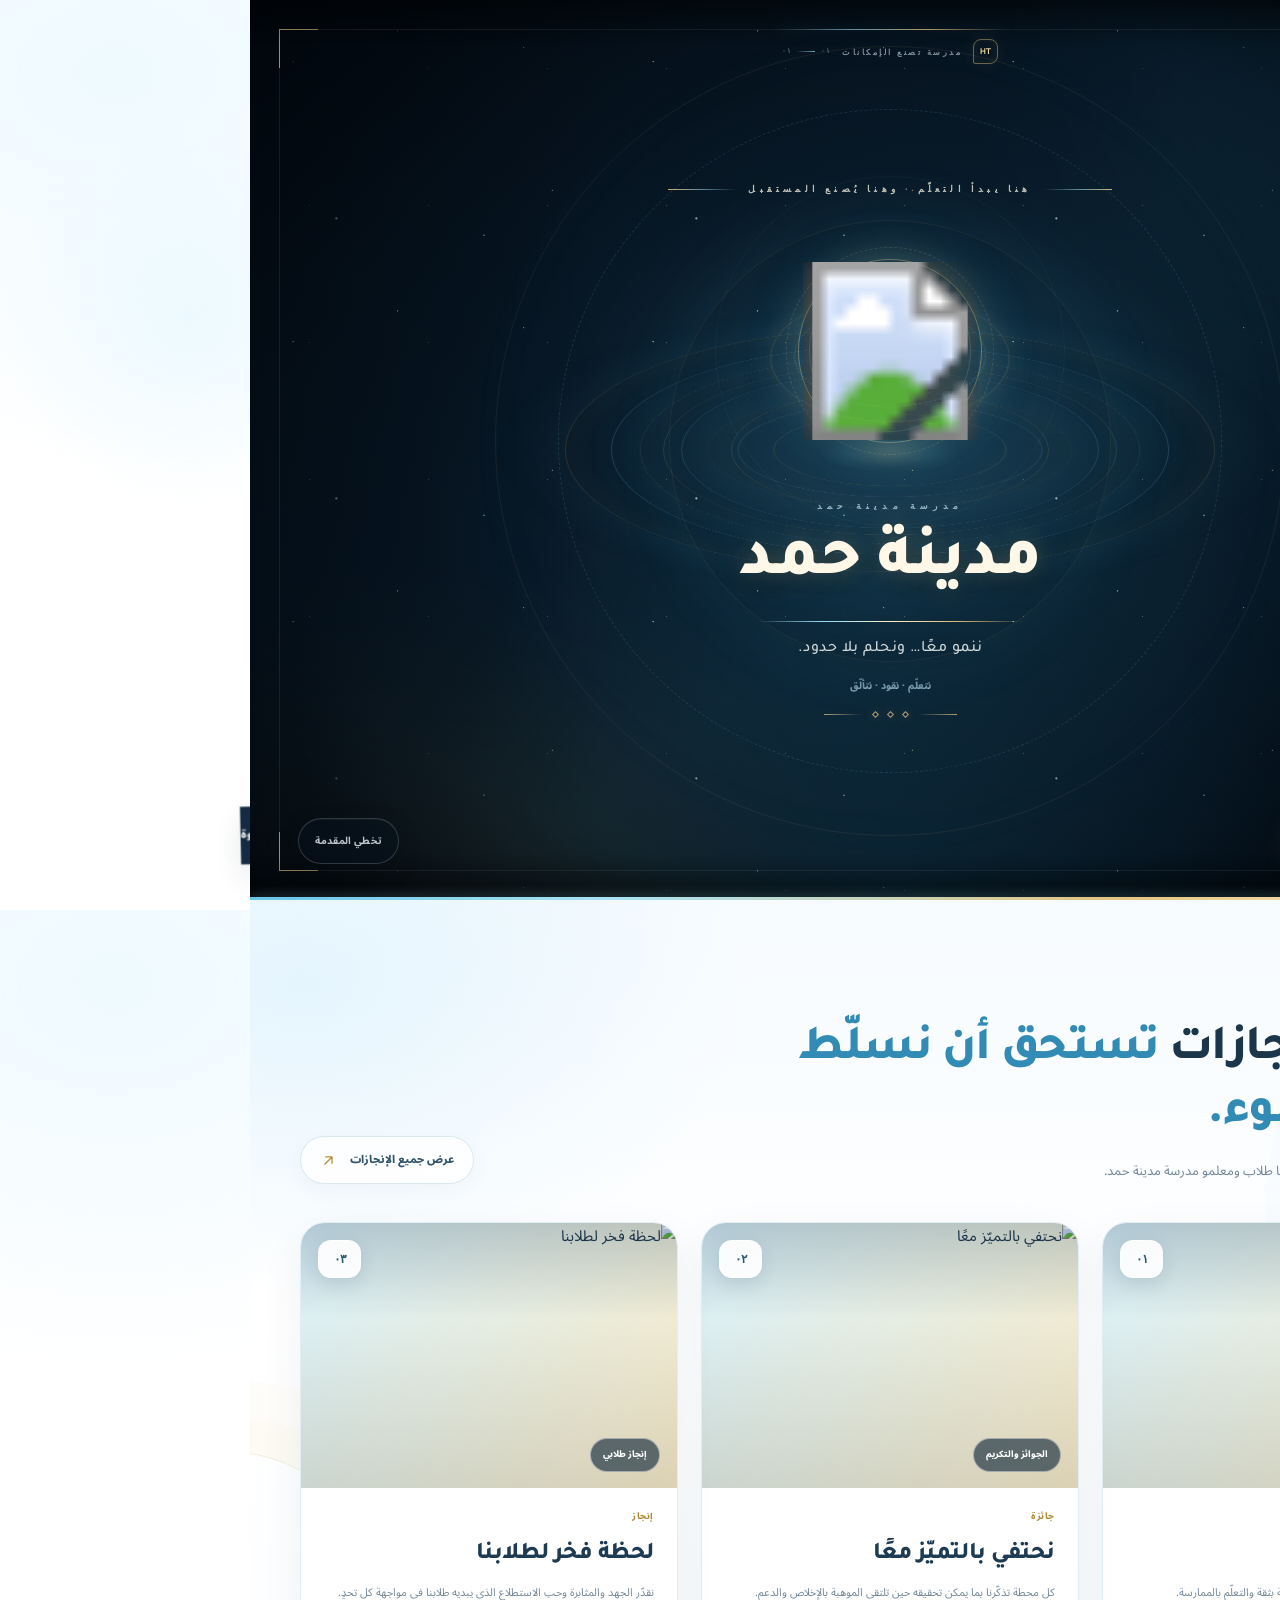
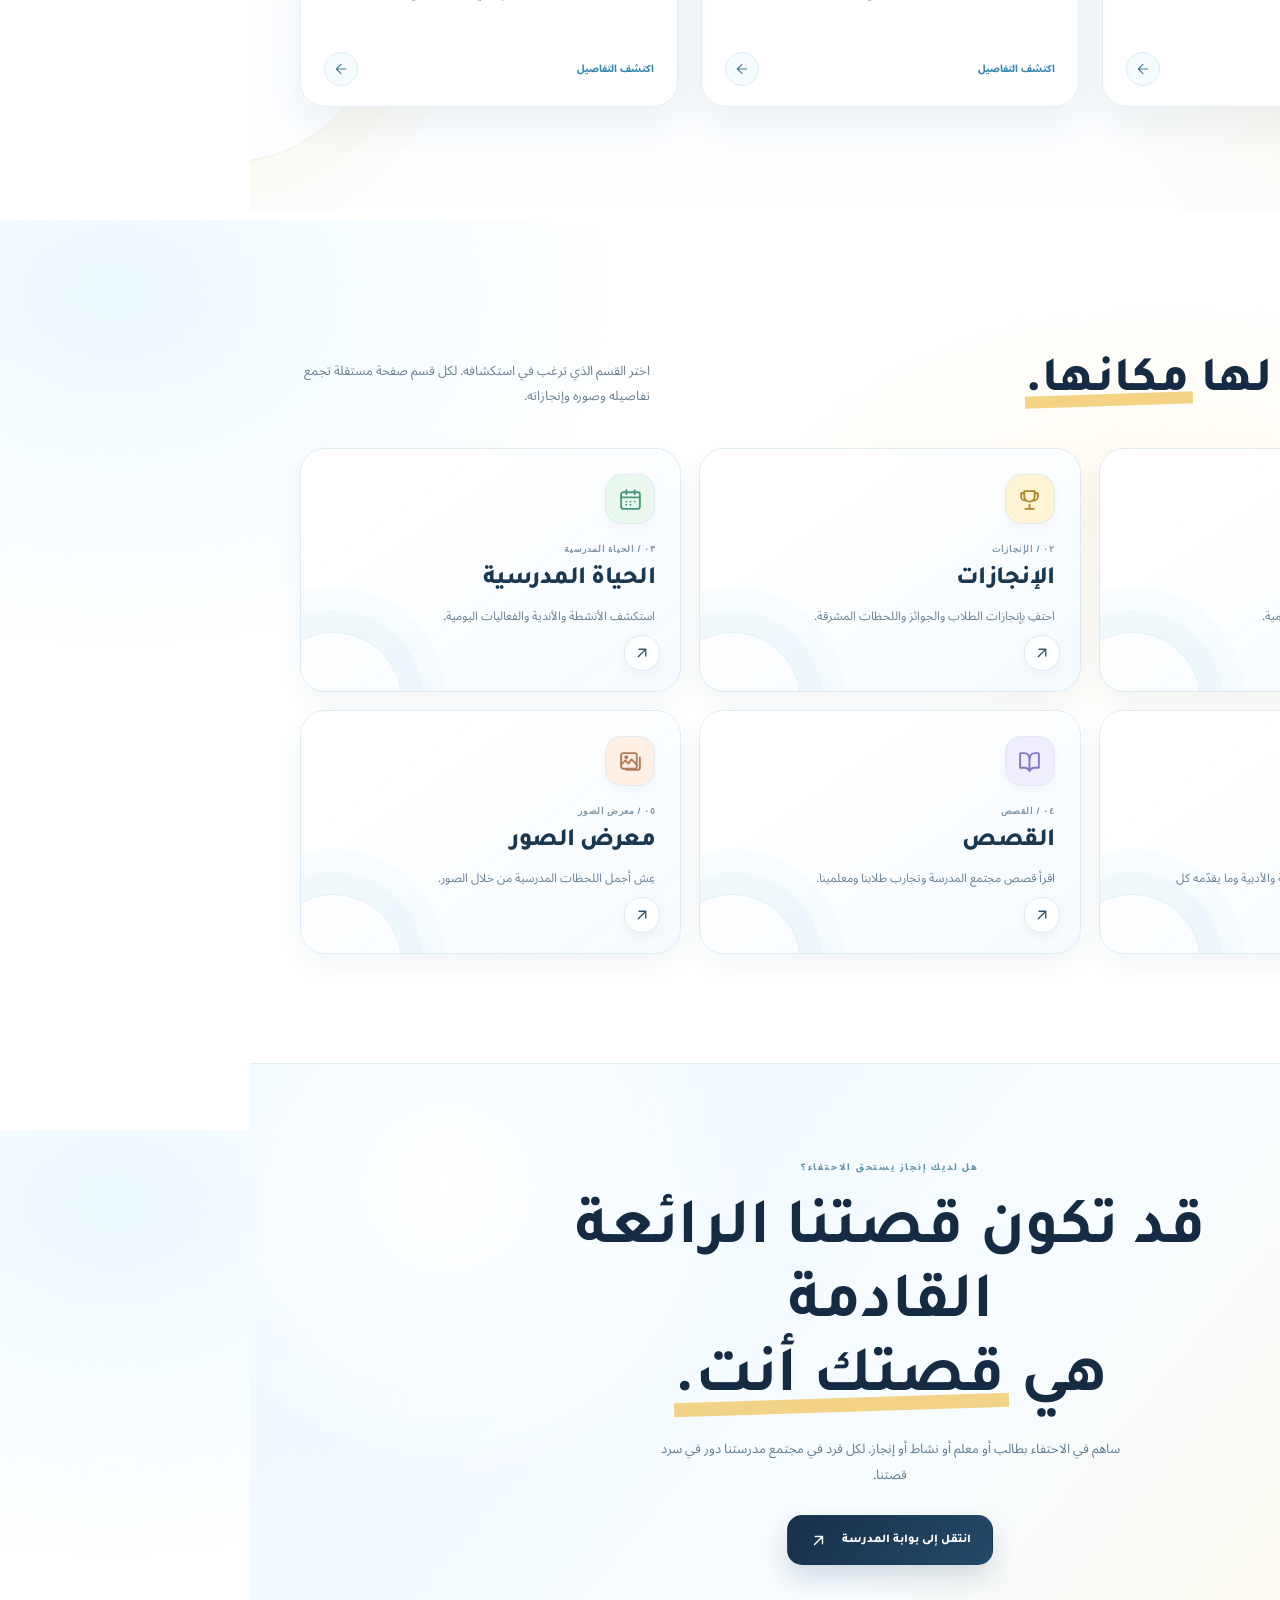
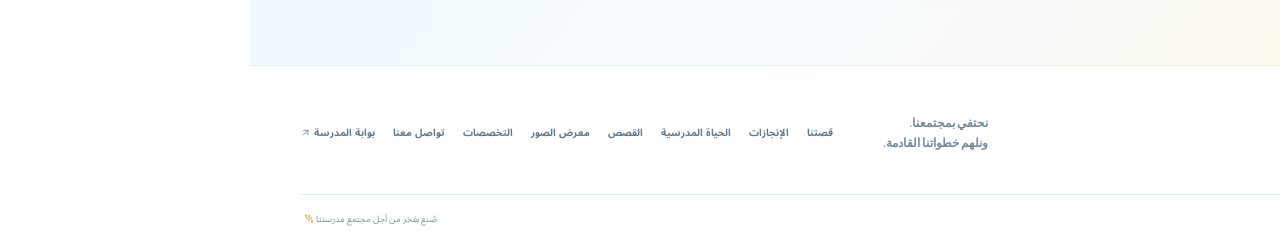
==== index.html @ 16b5c903 "Bust cached school logo asset URL" ====
<!doctype html>
<html lang="ar" dir="rtl">
<head>
  <meta charset="utf-8">
  <meta name="viewport" content="width=device-width, initial-scale=1">
  <meta name="theme-color" content="#f5fbff">
  <meta name="description" content="اكتشف قصص مدرسة مدينة حمد وإنجازاتها وأنشطتها ومستقبلها المشرق.">
  <title>مدرسة مدينة حمد — حيث يتألّق الجميع</title>
  <link rel="preconnect" href="https://fonts.googleapis.com">
  <link rel="preconnect" href="https://fonts.gstatic.com" crossorigin>
  <link href="https://fonts.googleapis.com/css2?family=Noto+Sans+Arabic:wght@400;500;600;700;800&family=Tajawal:wght@400;500;700;800&family=DM+Sans:wght@400;500;600;700&family=Manrope:wght@400;500;600;700;800&display=swap" rel="stylesheet">
  <link rel="stylesheet" href="styles.css">
  <link rel="stylesheet" href="cinematic-intro.css">
  <script src="https://cdn.jsdelivr.net/npm/@supabase/supabase-js@2"></script>
  <script src="config.js"></script>
  <script src="icons.js" defer></script>
  <script src="language.js" defer></script>
  <script src="app.js" defer></script>
  <script src="cinematic-intro.js" defer></script>
  <link rel="stylesheet" href="mobile.css">
</head>
<body data-page="home">
  <div class="ambient ambient-one" aria-hidden="true"></div>
  <div class="ambient ambient-two" aria-hidden="true"></div>
  <header class="site-header">
    <a class="brand" href="#home" aria-label="الصفحة الرئيسية لمدرسة مدينة حمد">
      <span class="brand-mark"><img class="brand-logo-image" src="assets/hamad-town-logo.svg?v=20261110-crest" alt="" aria-hidden="true"></span>
      <span class="brand-copy"><strong>مدينة حمد</strong><small>المدرسة · ننمو معًا</small></span>
    </a>
    <button class="menu-toggle" id="menuToggle" aria-label="فتح القائمة" aria-expanded="false"><span></span><span></span></button>
    <nav class="main-nav" id="mainNav" aria-label="القائمة الرئيسية">
            <a href="index.html"><span class="nav-icon" aria-hidden="true" data-icon="school"></span> الصفحة الرئيسية</a>
<a href="story.html"><span class="nav-icon" aria-hidden="true" data-icon="home"></span> قصتنا</a>
      <a href="achievements.html"><span class="nav-icon" aria-hidden="true" data-icon="trophy"></span> الإنجازات</a>
      <a href="specializations.html"><span class="nav-icon" aria-hidden="true" data-icon="graduation-cap"></span> Specializations</a>
      <a href="school-life.html"><span class="nav-icon" aria-hidden="true" data-icon="calendar-days"></span> الحياة المدرسية</a>
      <a href="stories.html"><span class="nav-icon" aria-hidden="true" data-icon="book-open"></span> القصص</a>
      <a href="gallery.html"><span class="nav-icon" aria-hidden="true" data-icon="images"></span> معرض الصور</a>
      <a href="contact.html"><span class="nav-icon" aria-hidden="true" data-icon="message-circle"></span> تواصل معنا</a>
    </nav>
    <div class="header-actions"><button class="language-toggle" id="languageToggle" type="button" aria-label="تغيير اللغة إلى الإنجليزية" lang="en">English</button></div>
  </header>

  <main>
    <section class="hero section-shell" id="home">
      <div class="hero-copy reveal">
        <div class="eyebrow"><span class="live-dot"></span> نتعلّم · نقود · نتألّق</div>
        <h1>أحلام كبيرة.<br><span>ومستقبل مشرق.</span></h1>
        <p class="hero-description">لكل طالب قصة تستحق الاحتفاء. تعرّف على الأشخاص واللحظات والإنجازات التي تجعل مدرسة مدينة حمد مكانًا مميزًا.</p>
        <div class="hero-actions">
          <a class="button button-dark" href="achievements.html"><span class="button-icon" aria-hidden="true" data-icon="sparkles"></span> اكتشف أبرز إنجازاتنا <span class="ui-icon-inline" data-icon="arrow-down-right" aria-hidden="true"></span></a>
          <a class="text-link" href="#about">تعرّف على مدرستنا <span class="ui-icon-inline" data-icon="arrow-right" aria-hidden="true"></span></a>
        </div>
        <div class="hero-proof">
          <p><strong>مجتمع يؤمن بقدراتك.</strong><small>الفضول العلمي، والأخلاق، والإنجاز.</small></p>
        </div>
      </div>
      <div class="hero-visual reveal reveal-delay">
        <div class="hero-visual-grid" aria-hidden="true"></div>
        <div class="hero-image-main future-image-frame">
          <img src="https://images.unsplash.com/photo-1509062522246-3755977927d7?auto=format&fit=crop&w=1100&q=85" alt="طلاب يتعلّمون معًا في صف دراسي مشرق">
          <div class="image-shade"></div>
          <div class="future-image-hud">
            <span class="future-status"><i aria-hidden="true"></i>تعليم يصنع المستقبل</span>
            <span class="future-code">HT / 01</span>
          </div>
          <div class="future-scan-line" aria-hidden="true"></div>
          <div class="image-caption"><span class="caption-icon" data-icon="sparkles" aria-hidden="true"></span><span><b>نصنع فرقًا حقيقيًا</b><small>نفتح بابًا جديدًا من الفرص لكل طالب.</small></span></div>
          <span class="future-frame-corner future-frame-corner-one" aria-hidden="true"></span>
          <span class="future-frame-corner future-frame-corner-two" aria-hidden="true"></span>
        </div>
        <div class="future-chip future-chip-top">
          <span class="future-chip-mark">01</span><span><small>اكتشف · تعلّم</small><b>فضول يصنع المستقبل</b></span><span class="future-chip-pulse" aria-hidden="true"></span>
        </div>
        <div class="future-chip future-chip-bottom">
          <span class="future-chip-mark future-chip-mark-gold" data-icon="sparkles" aria-hidden="true"></span><span><small>من الفكرة إلى الأثر</small><b>كل فكرة تفتح أفقًا جديدًا</b></span><span class="future-chip-bars" aria-hidden="true"><i></i><i></i><i></i><i></i></span>
        </div>
        <span class="orbit orbit-a" aria-hidden="true"></span><span class="orbit orbit-b" aria-hidden="true"></span>
        <span class="future-cross future-cross-one" aria-hidden="true" data-icon="sparkles"></span><span class="future-cross future-cross-two" aria-hidden="true" data-icon="sparkles"></span>
      </div>
      <div class="hero-bottom"><span>٠١ / مدرسة تزخر بالفرص</span><span class="scroll-cue">مرّر لاكتشاف المزيد <span>↓</span></span></div>
    </section>

    <section class="ticker" aria-label="قيمنا"><div class="ticker-track"><div class="ticker-group"><span>نتعلّم بهدف</span><b aria-hidden="true" class="ui-icon-inline" data-icon="sparkles"></b><span>نحتفي بكل صوت</span><b aria-hidden="true" class="ui-icon-inline" data-icon="sparkles"></b><span>ننمو بالفضول والمعرفة</span><b aria-hidden="true" class="ui-icon-inline" data-icon="sparkles"></b><span>نبني غدًا أكثر إشراقًا</span><b aria-hidden="true" class="ui-icon-inline" data-icon="sparkles"></b><span>نكتشف قدراتنا كل يوم</span><b aria-hidden="true" class="ui-icon-inline" data-icon="sparkles"></b><span>نصنع الفرص معًا</span><b aria-hidden="true" class="ui-icon-inline" data-icon="sparkles"></b><span>الإبداع يبدأ بسؤال</span><b aria-hidden="true" class="ui-icon-inline" data-icon="sparkles"></b><span>كل خطوة تقرّبنا من النجاح</span><b aria-hidden="true" class="ui-icon-inline" data-icon="sparkles"></b><span>نحوّل الأفكار إلى إنجازات</span><b aria-hidden="true" class="ui-icon-inline" data-icon="sparkles"></b><span>المعرفة تفتح آفاقًا جديدة</span><b aria-hidden="true" class="ui-icon-inline" data-icon="sparkles"></b><span>نؤمن بمواهب طلابنا</span><b aria-hidden="true" class="ui-icon-inline" data-icon="sparkles"></b><span>نتعاون لنصنع الأثر</span><b aria-hidden="true" class="ui-icon-inline" data-icon="sparkles"></b></div><div class="ticker-group" aria-hidden="true"><span>نتعلّم بهدف</span><b class="ui-icon-inline" data-icon="sparkles" aria-hidden="true"></b><span>نحتفي بكل صوت</span><b class="ui-icon-inline" data-icon="sparkles" aria-hidden="true"></b><span>ننمو بالفضول والمعرفة</span><b class="ui-icon-inline" data-icon="sparkles" aria-hidden="true"></b><span>نبني غدًا أكثر إشراقًا</span><b class="ui-icon-inline" data-icon="sparkles" aria-hidden="true"></b><span>نكتشف قدراتنا كل يوم</span><b class="ui-icon-inline" data-icon="sparkles" aria-hidden="true"></b><span>نصنع الفرص معًا</span><b class="ui-icon-inline" data-icon="sparkles" aria-hidden="true"></b><span>الإبداع يبدأ بسؤال</span><b class="ui-icon-inline" data-icon="sparkles" aria-hidden="true"></b><span>كل خطوة تقرّبنا من النجاح</span><b class="ui-icon-inline" data-icon="sparkles" aria-hidden="true"></b><span>نحوّل الأفكار إلى إنجازات</span><b class="ui-icon-inline" data-icon="sparkles" aria-hidden="true"></b><span>المعرفة تفتح آفاقًا جديدة</span><b class="ui-icon-inline" data-icon="sparkles" aria-hidden="true"></b><span>نؤمن بمواهب طلابنا</span><b class="ui-icon-inline" data-icon="sparkles" aria-hidden="true"></b><span>نتعاون لنصنع الأثر</span><b class="ui-icon-inline" data-icon="sparkles" aria-hidden="true"></b></div></div></section>

    <section class="latest-achievements-section" aria-labelledby="latestAchievementsTitle">
      <div class="section-shell latest-achievements-inner">
        <div class="latest-achievements-heading reveal">
          <div class="latest-achievements-heading-copy">
            <span class="latest-achievements-kicker"><span class="latest-achievements-kicker-icon ui-icon-inline" data-icon="trophy" aria-hidden="true"></span> LATEST HIGHLIGHTS</span>
            <h2 id="latestAchievementsTitle">The latest achievements <em>deserve the spotlight.</em></h2>
            <p>Meet the newest achievements shared by the students and staff of Hamad Town School.</p>
          </div>
          <a class="latest-achievements-view-all" href="achievements.html">
            <span>View all achievements</span>
            <span class="ui-icon-inline" data-icon="arrow-up-right" aria-hidden="true"></span>
          </a>
        </div>
        <div class="latest-achievements-grid" id="latestAchievementsGrid" aria-live="polite">
          <div class="latest-achievements-loading" role="status">Loading the latest achievements…</div>
        </div>
      </div>
    </section>

    <section class="section directory-section section-shell" id="sections">
      <div class="section-heading reveal">
        <div><div class="section-kicker"><span>01</span> اكتشف عالم مدرستنا</div><h2>كل حكاية لها <em>مكانها.</em></h2></div>
        <p>اختر القسم الذي ترغب في استكشافه. لكل قسم صفحة مستقلة تجمع تفاصيله وصوره وإنجازاته.</p>
      </div>
      <div class="section-directory-grid">
        <a class="section-link-card section-link-story reveal" href="story.html">
          <span class="section-link-icon" aria-hidden="true" data-icon="school"></span><span class="section-link-number">٠١ / الهوية</span>
          <h3>قصتنا</h3><p>تعرّف على هويتنا وقيمنا ورحلتنا التعليمية.</p><span class="section-link-go" aria-hidden="true" data-icon="arrow-up-right"></span>
        </a>
        <a class="section-link-card section-link-achievements reveal" href="achievements.html">
          <span class="section-link-icon" aria-hidden="true" data-icon="trophy"></span><span class="section-link-number">٠٢ / الإنجازات</span>
          <h3>الإنجازات</h3><p>احتفِ بإنجازات الطلاب والجوائز واللحظات المشرقة.</p><span class="section-link-go" aria-hidden="true" data-icon="arrow-up-right"></span>
        </a>
        <a class="section-link-card section-link-life reveal" href="school-life.html">
          <span class="section-link-icon" aria-hidden="true" data-icon="calendar-days"></span><span class="section-link-number">٠٣ / الحياة المدرسية</span>
          <h3>الحياة المدرسية</h3><p>استكشف الأنشطة والأندية والفعاليات اليومية.</p><span class="section-link-go" aria-hidden="true" data-icon="arrow-up-right"></span>
        </a>
        <a class="section-link-card section-link-specializations reveal" href="specializations.html" aria-label="التخصصات">
          <span class="section-link-icon" aria-hidden="true" data-icon="graduation-cap"></span><span class="section-link-number">٠٦ / المسارات الدراسية</span>
          <h3>التخصصات</h3><p>تعرّف على المسارات العلمية والتجارية والأدبية وما يقدّمه كل مسار.</p><span class="section-link-go" aria-hidden="true" data-icon="arrow-up-right"></span>
        </a>
        <a class="section-link-card section-link-stories reveal" href="stories.html">
          <span class="section-link-icon" aria-hidden="true" data-icon="book-open"></span><span class="section-link-number">٠٤ / القصص</span>
          <h3>القصص</h3><p>اقرأ قصص مجتمع المدرسة وتجارب طلابنا ومعلمينا.</p><span class="section-link-go" aria-hidden="true" data-icon="arrow-up-right"></span>
        </a>
        <a class="section-link-card section-link-gallery reveal" href="gallery.html">
          <span class="section-link-icon" aria-hidden="true" data-icon="images"></span><span class="section-link-number">٠٥ / معرض الصور</span>
          <h3>معرض الصور</h3><p>عِش أجمل اللحظات المدرسية من خلال الصور.</p><span class="section-link-go" aria-hidden="true" data-icon="arrow-up-right"></span>
        </a>
      </div>
    </section>

    <section class="closing-section">
      <div class="closing-decoration" aria-hidden="true" data-icon="sparkles"></div>
      <div class="section-shell closing-inner reveal"><span class="mini-label">هل لديك إنجاز يستحق الاحتفاء؟</span><h2>قد تكون قصتنا الرائعة القادمة<br>هي <em>قصتك أنت.</em></h2><p>ساهم في الاحتفاء بطالب أو معلم أو نشاط أو إنجاز. لكل فرد في مجتمع مدرستنا دور في سرد قصتنا.</p><a class="button button-dark" href="admin.html">انتقل إلى بوابة المدرسة <span class="ui-icon-inline" data-icon="arrow-up-right" aria-hidden="true"></span></a></div>
    </section>
  </main>

  <footer class="site-footer">
    <div class="footer-main section-shell"><a class="brand brand-footer" href="index.html"><span class="brand-mark"><img class="brand-logo-image" src="assets/hamad-town-logo.svg?v=20261110-crest" alt="" aria-hidden="true"></span><span class="brand-copy"><strong>مدينة حمد</strong><small>المدرسة · ننمو معًا</small></span></a><p>نحتفي بمجتمعنا.<br>ونلهم خطواتنا القادمة.</p><div class="footer-links"><a href="story.html">قصتنا</a><a href="achievements.html">الإنجازات</a><a href="school-life.html">الحياة المدرسية</a><a href="stories.html">القصص</a><a href="gallery.html">معرض الصور</a><a href="specializations.html">Specializations</a><a href="contact.html">تواصل معنا</a><a href="admin.html">بوابة المدرسة <span class="ui-icon-inline" data-icon="arrow-up-right" aria-hidden="true"></span></a></div></div>
    <div class="footer-bottom section-shell"><span>© <span id="yearNow"></span> مدرسة مدينة حمد</span><span>صُنع بفخر من أجل مجتمع مدرستنا <b class="ui-icon-inline" data-icon="sparkles" aria-hidden="true"></b></span></div>
  </footer>
  <div class="toast" id="siteToast" role="status" aria-live="polite"></div>
</body>
</html>
---- styles.css ----
:root {
  --ink: #14263d;
  --muted: #68788b;
  --blue: #bceaff;
  --blue-strong: #78c8ec;
  --blue-pale: #eff9ff;
  --gold: #f1c65f;
  --gold-pale: #fff4d4;
  --paper: #ffffff;
  --line: #e5edf3;
  --radius-xl: 30px;
  --radius-lg: 22px;
  --shadow-soft: 0 20px 60px rgba(34, 77, 112, .09);
  --font-display: "Manrope", sans-serif;
  --font-body: "DM Sans", sans-serif;
}
* { box-sizing: border-box; }
html { scroll-behavior: smooth; scroll-padding-top: 100px; }
body { margin: 0; color: var(--ink); background: #fff; font-family: var(--font-body); font-size: 15px; line-height: 1.65; overflow-x: hidden; }
body, button, input, select, textarea { font-family: var(--font-body); }
a { color: inherit; text-decoration: none; }
button, input, select, textarea { font: inherit; }
button, a { -webkit-tap-highlight-color: transparent; }
img { display: block; width: 100%; }
::selection { background: var(--gold); color: var(--ink); }
.ambient { pointer-events: none; position: absolute; z-index: -1; border-radius: 50%; filter: blur(1px); opacity: .6; }
.ambient-one { width: 380px; height: 380px; top: 130px; left: -250px; background: radial-gradient(circle, #e4f7ff 0, rgba(228,247,255,0) 70%); }
.ambient-two { width: 400px; height: 400px; top: 620px; right: -260px; background: radial-gradient(circle, #fff4d4 0, rgba(255,244,212,0) 70%); }
.section-shell { width: min(1160px, calc(100% - 56px)); margin-inline: auto; }
.site-header { width: min(1250px, calc(100% - 56px)); margin: 0 auto; min-height: 90px; display: flex; align-items: center; gap: 34px; justify-content: space-between; position: relative; z-index: 20; }
.brand { display: inline-flex; align-items: center; gap: 11px; flex-shrink: 0; }
.brand-mark { width: 42px; height: 42px; display: grid; place-items: center; border-radius: 14px 14px 14px 5px; background: var(--ink); color: var(--gold); font-family: var(--font-display); font-weight: 800; font-size: 22px; position: relative; transform: rotate(-3deg); }
.brand-mark span { transform: rotate(3deg); }
.brand-mark i { position: absolute; width: 9px; height: 9px; border-radius: 50%; background: var(--blue); border: 2px solid var(--ink); top: -3px; right: -3px; }
.brand-copy { display: flex; flex-direction: column; line-height: 1.35; }
.brand-copy strong { font: 800 13px var(--font-display); letter-spacing: 1.25px; }
.brand-copy small { color: #8190a0; font-size: 8px; letter-spacing: 1.5px; margin-top: 4px; }
.main-nav { display: flex; align-items: center; gap: clamp(16px, 2.5vw, 33px); margin-left: auto; }
.main-nav a { font-size: 12px; color: #5a6b7e; font-weight: 700; transition: color .2s ease; }
.main-nav a:hover { color: #1888c2; }
.nav-cta { display: inline-flex; gap: 12px; align-items: center; padding: 11px 16px; border: 1px solid #dce8f0; border-radius: 999px; font-weight: 700; font-size: 12px; white-space: nowrap; transition: .25s; }
.nav-cta span { font-size: 16px; }
.nav-cta:hover { border-color: var(--ink); background: var(--ink); color: white; }
.menu-toggle { display: none; border: 0; background: transparent; width: 42px; height: 42px; padding: 10px; cursor: pointer; }
.menu-toggle span { display: block; height: 2px; background: var(--ink); margin: 6px 0; border-radius: 2px; }
.hero { min-height: 580px; padding-top: 58px; padding-bottom: 38px; display: grid; grid-template-columns: 1.05fr .95fr; gap: 55px; align-items: center; position: relative; }
.hero-copy { padding: 0 0 20px 12px; position: relative; z-index: 2; }
.eyebrow, .section-kicker { color: #718397; font-size: 10px; letter-spacing: 1.8px; font-weight: 800; }
.eyebrow { display: flex; gap: 10px; align-items: center; margin-bottom: 22px; }
.live-dot { width: 8px; height: 8px; background: #6ac7c0; border-radius: 50%; box-shadow: 0 0 0 5px rgba(106,199,192,.15); }
h1, h2, h3, p { margin-top: 0; }
h1, h2, h3 { font-family: var(--font-display); }
.hero h1 { font-size: clamp(48px, 6vw, 76px); line-height: 1.09; letter-spacing: -4.3px; margin: 0 0 24px; font-weight: 800; }
.hero h1 span { color: #54b1df; position: relative; white-space: nowrap; }
.hero-description { color: #697a8d; font-size: 15px; line-height: 1.85; max-width: 455px; margin-bottom: 29px; }
.hero-actions { display: flex; gap: 24px; align-items: center; flex-wrap: wrap; }
.button { display: inline-flex; align-items: center; justify-content: center; gap: 22px; min-height: 48px; padding: 0 20px; border-radius: 999px; font-size: 12px; font-weight: 800; border: 1px solid transparent; transition: transform .25s ease, box-shadow .25s ease, background .25s ease; cursor: pointer; }
.button:hover { transform: translateY(-3px); }
.button span { font-size: 17px; font-weight: 500; }
.button-dark { background: var(--ink); color: #fff; box-shadow: 0 11px 25px rgba(20,38,61,.13); }
.button-dark:hover { box-shadow: 0 15px 30px rgba(20,38,61,.2); background: #203b5c; }
.button-outline { border-color: #d8e4ed; background: white; }
.button-outline:hover { border-color: var(--ink); }
.text-link { font-size: 12px; font-weight: 800; color: #52657a; }
.text-link span { margin-left: 7px; font-size: 18px; vertical-align: -1px; }
.hero-proof { display: flex; gap: 13px; align-items: center; margin-top: 42px; }
.avatar-stack { display: flex; align-items: center; }
.avatar-stack span { display: grid; place-items: center; width: 31px; height: 31px; border: 2px solid white; border-radius: 50%; margin-left: -7px; font-weight: 800; font-size: 10px; color: var(--ink); background: var(--blue); }
.avatar-stack span:first-child { margin-left: 0; background: var(--gold); }
.avatar-stack span:nth-child(2) { background: #d6d4ff; }
.avatar-stack span:nth-child(3) { background: #c9eee2; }
.avatar-stack span:nth-child(4) { background: #f3d4c6; }
.hero-proof p { margin: 0; display: flex; flex-direction: column; line-height: 1.45; }
.hero-proof strong { font-size: 11px; }
.hero-proof small { font-size: 10px; color: #8492a1; margin-top: 3px; }
.hero-visual { min-height: 450px; position: relative; display: flex; align-items: center; justify-content: center; }
.hero-image-main { position: relative; width: min(100%, 440px); height: 430px; overflow: hidden; border-radius: 47% 47% 30px 30px; transform: rotate(1.4deg); box-shadow: var(--shadow-soft); background: var(--blue-pale); }
.hero-image-main > img { height: 100%; object-fit: cover; object-position: center; }
.image-shade { position: absolute; inset: 35% 0 0; background: linear-gradient(180deg, transparent, rgba(13,32,53,.7)); }
.image-caption { position: absolute; bottom: 23px; left: 23px; right: 20px; display: flex; align-items: center; gap: 11px; color: white; }
.caption-icon { display: grid; place-items: center; flex: 0 0 37px; width: 37px; height: 37px; border-radius: 12px; background: var(--gold); color: var(--ink); font-size: 20px; }
.image-caption b, .image-caption small { display: block; }
.image-caption b { font: 700 13px var(--font-display); }
.image-caption small { color: rgba(255,255,255,.76); font-size: 10px; margin-top: 3px; }
.floating-note { z-index: 3; position: absolute; display: flex; align-items: center; gap: 10px; background: rgba(255,255,255,.94); border: 1px solid rgba(255,255,255,.8); box-shadow: 0 17px 45px rgba(37,70,95,.13); backdrop-filter: blur(12px); border-radius: 17px; padding: 13px 15px; animation: float 5s ease-in-out infinite; }
.note-award { left: -23px; top: 95px; }
.note-star { right: -6px; bottom: 54px; border-radius: 18px; padding: 15px; font: 800 11px/1.55 var(--font-display); }
.note-symbol { width: 35px; height: 35px; display: grid; place-items: center; background: var(--gold-pale); color: #b38620; border-radius: 12px; font-size: 22px; }
.floating-note b, .floating-note small { display: block; }
.floating-note b { font: 800 11px var(--font-display); }
.floating-note small { font-size: 9px; color: #7f8b97; margin-top: 4px; }
.star-shape { display: grid; place-items: center; background: var(--blue); color: #3187b2; width: 37px; height: 37px; border-radius: 12px; font-size: 22px; }
.orbit { position: absolute; border: 1px solid rgba(83,174,218,.27); border-radius: 50%; pointer-events: none; }
.orbit-a { width: 510px; height: 510px; transform: rotate(24deg) scaleY(.67); }
.orbit-b { width: 550px; height: 550px; transform: rotate(-35deg) scaleY(.66); border-style: dashed; opacity: .6; }
.hero-bottom { grid-column: 1 / -1; display: flex; align-items: center; justify-content: space-between; padding: 0 10px; color: #9aa6b2; font-size: 9px; font-weight: 800; letter-spacing: 1.6px; }
.scroll-cue { display: flex; gap: 12px; align-items: center; }
.scroll-cue span { display: grid; place-items: center; width: 24px; height: 24px; border: 1px solid var(--line); color: var(--ink); border-radius: 50%; font-size: 13px; }
.ticker { background: var(--ink); color: white; overflow: hidden; height: 61px; display: flex; align-items: center; transform: rotate(-1.25deg) scale(1.015); margin: 22px 0 24px; position: relative; z-index: 2; }
.ticker-track { display: flex; align-items: center; gap: 29px; white-space: nowrap; min-width: max-content; animation: ticker 34s linear infinite; font-size: 10px; font-weight: 800; letter-spacing: 2px; }
.ticker-track b { color: var(--gold); font-size: 18px; }
.section { padding: 112px 0; position: relative; }
.section-kicker { display: flex; align-items: center; gap: 12px; }
.section-kicker span { display: inline-grid; place-items: center; width: 27px; height: 27px; border: 1px solid #dce7ef; border-radius: 50%; color: #a2afbc; font-size: 9px; letter-spacing: 0; }
.about-grid { display: grid; grid-template-columns: 1fr 1fr; gap: 100px; margin-top: 32px; align-items: start; }
.about-heading h2, .section-heading h2 { margin: 0; font-weight: 800; font-size: clamp(33px, 4vw, 49px); line-height: 1.2; letter-spacing: -2.4px; }
h2 em { font-style: normal; position: relative; z-index: 0; }
.about-heading h2 em::after, .section-heading h2 em::after, .closing-inner h2 em::after { content: ""; position: absolute; z-index: -1; left: 0; right: -4px; bottom: 1px; height: 12px; background: var(--gold); opacity: .75; transform: rotate(-1.8deg); }
.scribble-line { display: block; width: 117px; height: 10px; border-top: 3px solid var(--blue-strong); border-radius: 50%; transform: rotate(-5deg); margin-top: 24px; }
.about-copy p { color: #738294; font-size: 13px; line-height: 1.9; margin-bottom: 20px; }
.about-copy .large-copy { font: 600 17px/1.75 var(--font-display); color: #34495f; }
.underlined-link { display: inline-flex; align-items: center; gap: 15px; font-size: 11px; font-weight: 800; margin-top: 3px; border-bottom: 1px solid var(--gold); padding-bottom: 6px; }
.underlined-link span { font-size: 16px; }
.values-row { display: grid; grid-template-columns: repeat(3, 1fr); margin-top: 76px; border-top: 1px solid var(--line); padding-top: 28px; gap: 30px; }
.value-item { display: flex; gap: 15px; align-items: flex-start; }
.value-icon { width: 43px; height: 43px; display: grid; place-items: center; font-size: 21px; border-radius: 14px; flex-shrink: 0; }
.icon-blue { background: var(--blue-pale); color: #298ab9; }
.icon-gold { background: var(--gold-pale); color: #b68722; }
.icon-lilac { background: #f0edff; color: #8071c9; }
.value-item h3 { font-size: 14px; margin: 0 0 4px; letter-spacing: -.3px; }
.value-item p { color: #8290a0; font-size: 11px; margin: 0; }
.achievements-section { background: #f5fbff; overflow: hidden; }
.achievements-section::before { content: ""; width: 400px; height: 400px; position: absolute; border: 1px solid #dceffc; border-radius: 50%; right: -180px; top: 15px; box-shadow: 0 0 0 50px rgba(220,239,252,.35), 0 0 0 100px rgba(220,239,252,.18); }
.section-heading { display: flex; justify-content: space-between; align-items: end; gap: 55px; margin-bottom: 37px; position: relative; z-index: 1; }
.section-heading .section-kicker { margin-bottom: 17px; }
.section-heading h2 { max-width: 625px; }
.section-heading > p { color: #7b8a9b; font-size: 12px; line-height: 1.9; max-width: 300px; margin: 0 0 5px; flex-shrink: 0; }
.card-grid { display: grid; grid-template-columns: repeat(3, minmax(0, 1fr)); gap: 20px; position: relative; z-index: 1; }
.content-card { min-width: 0; border: 1px solid #e8eff4; border-radius: 20px; background: rgba(255,255,255,.93); overflow: hidden; transition: transform .3s ease, box-shadow .3s ease, border-color .3s ease; }
.content-card:hover { transform: translateY(-6px); box-shadow: 0 20px 45px rgba(32,83,117,.09); border-color: #d5e8f3; }
.content-card-media { height: 190px; position: relative; overflow: hidden; background: #eaf7ff; }
.content-card-media img { height: 100%; object-fit: cover; transition: transform .6s ease; }
.content-card:hover .content-card-media img { transform: scale(1.05); }
.content-card-media .card-tag { position: absolute; top: 13px; left: 13px; background: rgba(255,255,255,.94); padding: 6px 10px; border-radius: 999px; font-size: 9px; font-weight: 800; letter-spacing: .6px; color: #60758b; text-transform: uppercase; }
.content-card-body { padding: 20px 21px 21px; }
.card-meta { display: flex; justify-content: space-between; align-items: center; gap: 8px; color: #90a0ae; font-size: 9px; font-weight: 800; letter-spacing: .8px; text-transform: uppercase; }
.card-meta .gold-dot { color: #c69c34; font-size: 15px; }
.content-card h3 { font-size: 17px; line-height: 1.4; margin: 11px 0 8px; letter-spacing: -.5px; }
.content-card p { color: #7c8a9b; font-size: 11px; line-height: 1.85; margin: 0; }
.center-action { text-align: center; margin-top: 34px; position: relative; z-index: 1; }
.loading-state, .empty-state { grid-column: 1/-1; padding: 34px; text-align: center; background: rgba(255,255,255,.8); border: 1px dashed #dbe8f0; border-radius: 18px; color: #7b8d9f; font-size: 12px; }
.decor-spark { position: absolute; color: #f1c65f; font-size: 67px; opacity: .45; }
.decor-spark-one { left: 5%; bottom: 22px; }
.life-section { padding-top: 115px; }
.life-layout { display: grid; grid-template-columns: 1.12fr .88fr; gap: 24px; }
.life-feature { min-height: 485px; border-radius: var(--radius-xl); overflow: hidden; position: relative; color: white; background: #28435a; isolation: isolate; }
.life-feature::after { content: ""; position: absolute; inset: 0; background: linear-gradient(180deg, rgba(11,25,44,.02) 22%, rgba(11,25,44,.85) 100%); z-index: -1; }
.life-feature > img { position: absolute; inset: 0; height: 100%; object-fit: cover; z-index: -2; }
.life-feature-content { position: absolute; left: 31px; right: 30px; bottom: 31px; }
.mini-label { display: inline-block; color: #9cb3c8; font-size: 9px; font-weight: 800; letter-spacing: 1.8px; }
.life-feature .mini-label { color: var(--gold); }
.life-feature h3 { font-size: clamp(30px, 3.4vw, 42px); line-height: 1.15; margin: 13px 0 12px; letter-spacing: -1.5px; }
.life-feature p { font-size: 12px; color: rgba(255,255,255,.77); max-width: 300px; margin: 0; }
.activity-side { padding: 10px 0 0 23px; }
.activity-intro { border-bottom: 1px solid var(--line); padding: 0 0 24px; }
.activity-intro .mini-label { color: #9ba8b7; }
.activity-intro p { font: 700 18px/1.5 var(--font-display); margin: 10px 0 0; letter-spacing: -.5px; max-width: 340px; }
.activity-list { display: flex; flex-direction: column; }
.activity-row { display: grid; grid-template-columns: 54px 1fr 24px; gap: 15px; align-items: center; padding: 21px 0; border-bottom: 1px solid var(--line); }
.activity-icon { width: 54px; height: 54px; border-radius: 17px; background: var(--blue-pale); display: grid; place-items: center; font-size: 23px; color: #398bb1; }
.activity-row:nth-child(2n) .activity-icon { background: var(--gold-pale); color: #b68b2e; }
.activity-row:nth-child(3n) .activity-icon { background: #f1efff; color: #8376ce; }
.activity-row h3 { font-size: 14px; margin: 0 0 4px; }
.activity-row p { font-size: 10px; color: #8492a1; margin: 0; line-height: 1.65; }
.activity-arrow { align-self: start; padding-top: 7px; font-size: 18px; color: #9aaaba; }
.stories-section { background: #fffbf1; }
.story-grid { display: grid; grid-template-columns: repeat(2,minmax(0,1fr)); gap: 22px; }
.story-card { background: #fff; border-radius: 24px; padding: 15px; display: grid; grid-template-columns: minmax(120px,.75fr) 1.25fr; gap: 21px; border: 1px solid #f3ead8; transition: transform .25s ease; }
.story-card:hover { transform: translateY(-4px); }
.story-card img { height: 100%; min-height: 190px; object-fit: cover; border-radius: 17px; background: var(--blue-pale); }
.story-card-copy { padding: 13px 12px 13px 0; align-self: center; }
.story-card-copy .mini-label { color: #b28b2e; }
.story-card h3 { font-size: 18px; line-height: 1.35; letter-spacing: -.5px; margin: 12px 0 9px; }
.story-card p { color: #7d8997; font-size: 11px; line-height: 1.85; margin: 0; }
.gallery-section { padding-bottom: 125px; }
.gallery-grid { display: grid; grid-template-columns: 1.15fr .85fr .85fr; grid-template-rows: 205px 205px; gap: 16px; }
.gallery-tile { position: relative; overflow: hidden; border-radius: 21px; margin: 0; background: var(--blue-pale); }
.gallery-tile img { height: 100%; object-fit: cover; transition: transform .6s ease; }
.gallery-tile:hover img { transform: scale(1.05); }
.gallery-tile figcaption { position: absolute; display: flex; justify-content: space-between; align-items: center; bottom: 0; left: 0; right: 0; padding: 30px 18px 15px; color: white; font-size: 11px; font-weight: 800; background: linear-gradient(transparent,rgba(13,32,53,.65)); }
.gallery-tile figcaption span { font-size: 18px; }
.gallery-tile-tall { grid-row: 1 / 3; }
.gallery-tile-blue { background: var(--blue); display: flex; justify-content: center; align-items: center; text-align: center; color: var(--ink); }
.gallery-note { display: flex; flex-direction: column; align-items: center; padding: 18px; }
.gallery-note > span { color: #3e98c3; font-size: 36px; }
.gallery-note b { font: 800 20px/1.35 var(--font-display); letter-spacing: -.7px; margin: 11px 0; }
.gallery-note small { color: #628ba1; font-size: 9px; font-weight: 800; text-transform: uppercase; letter-spacing: 1px; }
.closing-section { padding: 88px 0 100px; background: var(--blue-pale); overflow: hidden; text-align: center; position: relative; }
.closing-inner { max-width: 650px; }
.closing-inner .mini-label { color: #6593ab; }
.closing-inner h2 { font-size: clamp(40px, 6vw, 65px); line-height: 1.14; letter-spacing: -3px; margin: 17px 0 18px; }
.closing-inner p { max-width: 470px; margin: 0 auto 27px; font-size: 12px; line-height: 1.9; color: #71899a; }
.closing-inner h2 em::after { height: 14px; background: var(--gold); }
.closing-decoration { position: absolute; right: 10%; top: 12%; font-size: 120px; color: rgba(100,178,215,.18); animation: spin-slow 24s linear infinite; }
.site-footer { background: #fff; }
.footer-main { padding-top: 39px; padding-bottom: 35px; display: flex; gap: 50px; align-items: center; justify-content: space-between; }
.footer-main > p { font: 600 12px/1.7 var(--font-display); color: #788999; margin: 0 auto 0 0; }
.footer-links { display: flex; gap: 20px; align-items: center; }
.footer-links a { color: #6b7c8e; font-size: 10px; font-weight: 700; }
.footer-links a:hover { color: #1888c2; }
.footer-bottom { border-top: 1px solid var(--line); padding-top: 17px; padding-bottom: 19px; display: flex; justify-content: space-between; gap: 20px; color: #9aa7b4; font-size: 9px; }
.footer-bottom b { color: #cfaa47; margin-left: 4px; }
.toast { position: fixed; z-index: 100; right: 24px; bottom: 24px; max-width: min(370px, calc(100% - 48px)); padding: 13px 17px; border-radius: 13px; background: var(--ink); color: white; font-size: 12px; box-shadow: var(--shadow-soft); opacity: 0; transform: translateY(12px); transition: .25s; pointer-events: none; }
.toast.visible { opacity: 1; transform: translateY(0); }
.reveal { opacity: 0; transform: translateY(19px); transition: opacity .7s ease, transform .7s cubic-bezier(.2,.8,.2,1); }
.reveal.is-visible { opacity: 1; transform: translateY(0); }
.reveal-delay { transition-delay: .15s; }
@keyframes float { 0%,100% { transform: translateY(0) rotate(0); } 50% { transform: translateY(-9px) rotate(1deg); } }
@keyframes ticker { from { transform: translateX(0); } to { transform: translateX(-45%); } }
@keyframes spin-slow { to { transform: rotate(360deg); } }
@media (prefers-reduced-motion: reduce) { *, *::before, *::after { scroll-behavior: auto !important; animation-duration: .01ms !important; animation-iteration-count: 1 !important; transition-duration: .01ms !important; } .reveal { opacity: 1; transform: none; } }
@media (max-width: 980px) {
  .section-shell, .site-header { width: min(100% - 40px, 760px); }
  .site-header { min-height: 78px; gap: 14px; }
  .main-nav { gap: 15px; }
  .main-nav a { font-size: 11px; }
  .nav-cta { padding: 10px 13px; }
  .hero { min-height: auto; grid-template-columns: 1fr .9fr; gap: 25px; padding-top: 42px; }
  .hero h1 { font-size: clamp(45px, 6.8vw, 64px); letter-spacing: -3px; }
  .hero-visual { min-height: 380px; }
  .hero-image-main { height: 365px; }
  .orbit-a { width: 420px; height: 420px; }
  .orbit-b { width: 455px; height: 455px; }
  .note-award { left: -7px; top: 70px; }
  .note-star { right: -5px; bottom: 30px; }
  .about-grid { gap: 45px; }
  .section-heading { gap: 25px; }
  .content-card-media { height: 155px; }
  .life-feature { min-height: 450px; }
  .story-card { grid-template-columns: minmax(100px,.75fr) 1.25fr; gap: 15px; }
  .story-card img { min-height: 185px; }
}
@media (max-width: 720px) {
  .section-shell, .site-header { width: calc(100% - 36px); }
  .site-header { min-height: 74px; }
  .menu-toggle { display: block; margin-left: auto; order: 3; }
  .nav-cta { order: 2; font-size: 10px; padding: 9px 12px; }
  .main-nav { display: none; position: absolute; top: 65px; left: 0; right: 0; border: 1px solid var(--line); border-radius: 18px; padding: 13px; flex-direction: column; gap: 0; align-items: stretch; background: rgba(255,255,255,.98); box-shadow: var(--shadow-soft); }
  .main-nav.open { display: flex; }
  .main-nav a { padding: 12px 10px; border-radius: 9px; font-size: 13px; }
  .main-nav a:hover { background: var(--blue-pale); }
  .hero { grid-template-columns: 1fr; gap: 8px; padding-top: 40px; }
  .hero-copy { padding: 0; }
  .hero h1 { font-size: clamp(51px, 12vw, 75px); letter-spacing: -3.5px; }
  .hero-description { font-size: 14px; max-width: 500px; }
  .hero-proof { margin-top: 30px; }
  .hero-visual { min-height: 395px; margin-top: 20px; }
  .hero-image-main { width: min(84%, 395px); height: 375px; }
  .note-award { left: 0; top: 60px; }
  .note-star { right: 0; bottom: 36px; }
  .hero-bottom { margin-top: 12px; padding: 0; font-size: 8px; letter-spacing: 1px; }
  .ticker { margin-top: 21px; height: 53px; }
  .ticker-track { font-size: 9px; gap: 20px; }
  .section { padding: 78px 0; }
  .about-grid { grid-template-columns: 1fr; gap: 24px; margin-top: 25px; }
  .about-heading h2, .section-heading h2 { font-size: clamp(33px, 8vw, 47px); }
  .about-copy .large-copy { font-size: 16px; }
  .values-row { grid-template-columns: 1fr; gap: 21px; margin-top: 47px; }
  .section-heading { display: block; margin-bottom: 28px; }
  .section-heading > p { margin-top: 16px; max-width: 480px; }
  .card-grid { grid-template-columns: repeat(2,minmax(0,1fr)); gap: 13px; }
  .content-card-media { height: 145px; }
  .content-card-body { padding: 16px; }
  .content-card h3 { font-size: 15px; }
  .content-card p { font-size: 10px; }
  .life-layout { grid-template-columns: 1fr; gap: 29px; }
  .life-feature { min-height: 425px; }
  .activity-side { padding: 0; }
  .activity-intro { padding-bottom: 17px; }
  .activity-row { padding: 16px 0; }
  .story-grid { grid-template-columns: 1fr; gap: 15px; }
  .story-card { grid-template-columns: minmax(100px,.8fr) 1.2fr; }
  .story-card img { min-height: 175px; }
  .gallery-section { padding-bottom: 78px; }
  .gallery-grid { grid-template-columns: 1fr 1fr; grid-template-rows: 215px 175px 175px; gap: 11px; }
  .gallery-tile-tall { grid-row: auto; grid-column: 1 / -1; }
  .gallery-tile-blue { min-height: 175px; }
  .closing-section { padding: 68px 0 73px; }
  .closing-inner h2 { font-size: clamp(40px, 10vw, 56px); letter-spacing: -2px; }
  .closing-decoration { right: -20px; top: 5px; font-size: 100px; }
  .footer-main { flex-wrap: wrap; gap: 23px; }
  .footer-main > p { margin-left: auto; }
  .footer-links { flex-wrap: wrap; width: 100%; justify-content: flex-start; padding-top: 7px; }
  .footer-bottom { flex-direction: column; gap: 4px; }
}
@media (max-width: 420px) {
  .brand-mark { width: 37px; height: 37px; }
  .brand-copy strong { font-size: 11px; }
  .brand-copy small { font-size: 7px; letter-spacing: 1px; }
  .nav-cta { gap: 5px; padding: 8px 10px; }
  .hero h1 { letter-spacing: -2.5px; }
  .hero-visual { min-height: 350px; }
  .hero-image-main { height: 335px; }
  .floating-note { padding: 10px; gap: 7px; }
  .note-award { left: -6px; }
  .note-award small { font-size: 8px; }
  .note-star { right: -6px; }
  .hero-bottom .scroll-cue { gap: 5px; }
  .hero-bottom { font-size: 7px; }
  .card-grid { grid-template-columns: 1fr; }
  .content-card-media { height: 190px; }
  .story-card { grid-template-columns: 1fr; gap: 7px; }
  .story-card img { height: 185px; min-height: auto; }
  .story-card-copy { padding: 12px 8px 10px; }
  .gallery-grid { grid-template-rows: 190px 155px 155px; }
}

/* Thumbnail images inside school-life activity icons. */
.activity-icon { overflow: hidden; }
.activity-icon img { width: 100%; height: 100%; object-fit: cover; }
.content-card-placeholder { display: grid; place-items: center; color: #58a9d2; font-size: 42px; }


/* Arabic-first bilingual support */
html[lang="ar"] body,
html[lang="ar"] button,
html[lang="ar"] input,
html[lang="ar"] select,
html[lang="ar"] textarea {
  font-family: "Noto Sans Arabic", "DM Sans", sans-serif;
}
html[lang="ar"] h1,
html[lang="ar"] h2,
html[lang="ar"] h3,
html[lang="ar"] .brand-copy strong,
html[lang="ar"] .button {
  font-family: "Tajawal", "Manrope", sans-serif;
}
.header-actions { display: flex; align-items: center; gap: 10px; flex-shrink: 0; }
.language-toggle {
  min-height: 38px;
  min-width: 68px;
  padding: 0 13px;
  border: 1px solid #dce8f0;
  border-radius: 999px;
  background: rgba(255,255,255,.85);
  color: #4e657b;
  font-size: 11px;
  font-weight: 800;
  line-height: 1;
  cursor: pointer;
  white-space: nowrap;
  transition: background .2s, color .2s, border-color .2s, transform .2s;
}
.language-toggle:hover { background: var(--blue-pale); border-color: #9ed7f0; color: #236f96; transform: translateY(-1px); }
html[dir="rtl"] body { text-align: right; }
html[dir="rtl"] .hero-copy { padding-left: 0; padding-right: 12px; }
html[dir="rtl"] .hero-proof p { text-align: right; }
html[dir="rtl"] .note-award { left: auto; right: -23px; }
html[dir="rtl"] .note-star { right: auto; left: -6px; }
html[dir="rtl"] .hero-bottom { direction: rtl; }
html[dir="rtl"] .scroll-cue { direction: rtl; }
html[dir="rtl"] .about-copy,
html[dir="rtl"] .value-item,
html[dir="rtl"] .content-card-body,
html[dir="rtl"] .story-card-copy { text-align: right; }
html[dir="rtl"] .underlined-link { flex-direction: row-reverse; }
html[dir="rtl"] .activity-row { text-align: right; }
html[dir="rtl"] .story-card-copy { padding-left: 0; padding-right: 0; }
html[dir="rtl"] .gallery-tile figcaption { direction: rtl; }
html[dir="rtl"] .footer-bottom { direction: rtl; }
html[dir="rtl"] .ticker-track { animation-name: ticker-rtl; }
@keyframes ticker-rtl { from { transform: translateX(0); } to { transform: translateX(45%); } }
html[dir="rtl"] .closing-inner { text-align: center; }
html[dir="rtl"] .site-footer .footer-main { direction: rtl; }
html[dir="rtl"] .avatar-stack { direction: ltr; }
@media (max-width: 980px) {
  html[dir="rtl"] .hero-copy { padding-right: 0; }
}
@media (max-width: 720px) {
  .header-actions { gap: 6px; }
  .language-toggle { min-height: 34px; min-width: 59px; padding: 0 9px; font-size: 10px; }
  html[dir="rtl"] .note-award { right: 0; left: auto; }
  html[dir="rtl"] .note-star { left: 0; right: auto; }
  html[dir="rtl"] .main-nav { text-align: right; }
}
@media (max-width: 420px) {
  .header-actions { gap: 5px; }
  .language-toggle { min-width: 54px; padding: 0 7px; }
  html[dir="rtl"] .note-award { right: -6px; }
  html[dir="rtl"] .note-star { left: -6px; }
}

/* Arabic-first bilingual support */
html[lang="ar"] body, html[lang="ar"] button, html[lang="ar"] input, html[lang="ar"] select, html[lang="ar"] textarea { font-family: "Noto Sans Arabic", "DM Sans", sans-serif; }
html[lang="ar"] h1, html[lang="ar"] h2, html[lang="ar"] h3, html[lang="ar"] .brand-copy strong, html[lang="ar"] .button { font-family: "Tajawal", "Manrope", sans-serif; }
.header-actions { display:flex; align-items:center; gap:10px; flex-shrink:0; }
.language-toggle { min-height:38px; min-width:68px; padding:0 13px; border:1px solid #dce8f0; border-radius:999px; background:rgba(255,255,255,.85); color:#4e657b; font-size:11px; font-weight:800; line-height:1; cursor:pointer; white-space:nowrap; transition:background .2s,color .2s,border-color .2s,transform .2s; }
.language-toggle:hover { background:var(--blue-pale); border-color:#9ed7f0; color:#236f96; transform:translateY(-1px); }
html[dir="rtl"] body { text-align:right; }
html[dir="rtl"] .hero-copy { padding-left:0; padding-right:12px; }
html[dir="rtl"] .hero-proof p, html[dir="rtl"] .about-copy, html[dir="rtl"] .value-item, html[dir="rtl"] .content-card-body, html[dir="rtl"] .story-card-copy, html[dir="rtl"] .activity-row { text-align:right; }
html[dir="rtl"] .note-award { left:auto; right:-23px; }
html[dir="rtl"] .note-star { right:auto; left:-6px; }
html[dir="rtl"] .hero-bottom, html[dir="rtl"] .scroll-cue, html[dir="rtl"] .footer-bottom, html[dir="rtl"] .site-footer .footer-main { direction:rtl; }
html[dir="rtl"] .underlined-link { flex-direction:row-reverse; }
html[dir="rtl"] .story-card-copy { padding-left:0; padding-right:0; }
html[dir="rtl"] .gallery-tile figcaption { direction:rtl; }
html[dir="rtl"] .ticker-track { animation-name:ticker-rtl; }
@keyframes ticker-rtl { from { transform:translateX(0); } to { transform:translateX(45%); } }
html[dir="rtl"] .closing-inner { text-align:center; }
html[dir="rtl"] .avatar-stack { direction:ltr; }
@media (max-width:980px) { html[dir="rtl"] .hero-copy { padding-right:0; } }
@media (max-width:720px) {
  .header-actions { gap:6px; }
  .language-toggle { min-height:34px; min-width:59px; padding:0 9px; font-size:10px; }
  html[dir="rtl"] .note-award { right:0; left:auto; }
  html[dir="rtl"] .note-star { left:0; right:auto; }
  html[dir="rtl"] .main-nav { text-align:right; }
}
@media (max-width:420px) {
  .header-actions { gap:5px; }
  .language-toggle { min-width:54px; padding:0 7px; }
  html[dir="rtl"] .note-award { right:-6px; }
  html[dir="rtl"] .note-star { left:-6px; }
}

@media (max-width:720px) {
  .site-header { gap:6px; }
  .brand-copy small { display:none; }
  .nav-cta { font-size:9px; padding:8px 7px; gap:5px; }
  .nav-cta span { font-size:14px; }
  .menu-toggle { width:36px; padding:8px; flex-shrink:0; }
}
@media (max-width:420px) {
  .site-header { width:calc(100% - 24px); gap:5px; }
  .header-actions { gap:4px; }
  .language-toggle { min-width:52px; padding:0 6px; }
  .nav-cta { font-size:8px; padding:8px 6px; }
}


/* Independent section pages and icon-based navigation */
.main-nav a { display:inline-flex; align-items:center; gap:7px; }
.main-nav .nav-icon { display:inline-grid; place-items:center; width:25px; height:25px; flex:0 0 25px; border-radius:8px; background:#eef9ff; color:#348ab5; font-size:15px; line-height:1; transition:transform .2s,background .2s; }
.main-nav a:nth-child(2) .nav-icon { background:#fff5d9; color:#ad8428; }
.main-nav a:nth-child(3) .nav-icon { background:#edf9f2; color:#4f9b7b; }
.main-nav a:nth-child(4) .nav-icon { background:#f1efff; color:#7d70c0; }
.main-nav a:nth-child(5) .nav-icon { background:#fff0e8; color:#bd7957; }
.main-nav a:hover .nav-icon { transform:translateY(-2px) rotate(-5deg); }
.button-icon { display:inline-grid; place-items:center; width:22px; height:22px; border-radius:8px; background:rgba(255,255,255,.13); font-size:13px !important; }
.directory-section { padding-top:76px; padding-bottom:104px; }
.section-directory-grid { display:grid; grid-template-columns:repeat(6,minmax(0,1fr)); gap:17px; }
.section-link-card { grid-column:span 2; display:flex; flex-direction:column; min-height:230px; position:relative; overflow:hidden; padding:24px; border:1px solid #e5edf3; border-radius:23px; background:#fff; box-shadow:0 9px 26px rgba(31,71,100,.035); transition:transform .25s ease,box-shadow .25s ease,border-color .25s ease; }
.section-link-card:nth-child(4) { grid-column:1 / span 2; }
.section-link-card:nth-child(5) { grid-column:3 / span 2; }
.section-link-card:nth-child(6) { grid-column:5 / span 2; }
.section-link-card::after { content:""; position:absolute; width:135px; height:135px; border:1px solid rgba(70,159,204,.14); border-radius:50%; bottom:-78px; left:-36px; box-shadow:0 0 0 22px rgba(70,159,204,.035),0 0 0 45px rgba(70,159,204,.025); }
.section-link-card:hover { transform:translateY(-6px); box-shadow:0 20px 42px rgba(31,71,100,.1); border-color:#cfe6f3; }
.section-link-icon { display:grid; place-items:center; width:51px; height:51px; border-radius:17px; background:#eaf8ff; color:#3d97c3; font-size:25px; margin-bottom:20px; }
.section-link-achievements .section-link-icon { background:#fff4d4; color:#b1872b; }
.section-link-life .section-link-icon { background:#eaf8ef; color:#4a9a77; }
.section-link-stories .section-link-icon { background:#f0edff; color:#8376c7; }
.section-link-gallery .section-link-icon { background:#fff0e6; color:#b77955; }
.section-link-number { direction:ltr; align-self:flex-start; font:800 8px var(--font-display); color:#9aabba; letter-spacing:1.25px; margin-bottom:7px; }
.section-link-card h3 { margin:0 0 7px; font:800 23px/1.3 "Tajawal","Manrope",sans-serif; letter-spacing:-.5px; }
.section-link-card p { max-width:280px; color:#7c8c9d; font-size:11px; line-height:1.85; margin:0; }
.section-link-go { position:absolute; bottom:21px; left:22px; display:grid; place-items:center; width:33px; height:33px; border:1px solid #e5edf3; border-radius:50%; font-size:18px; background:rgba(255,255,255,.82); transition:transform .2s; }
.section-link-card:hover .section-link-go { transform:translate(-3px,-3px); }
.section-link-story { background:linear-gradient(145deg,#fff 45%,#f1faff); }
.section-link-achievements { background:linear-gradient(145deg,#fff 45%,#fff9e7); }
.section-link-life { background:linear-gradient(145deg,#fff 45%,#f0fbf5); }
.section-link-stories { background:linear-gradient(145deg,#fff 45%,#f7f5ff); }
.section-link-gallery { background:linear-gradient(145deg,#fff 45%,#fff5ef); }
html[dir="rtl"] .section-link-go { left:auto; right:22px; }
html[dir="rtl"] .section-link-card { text-align:right; }
.inner-page-main { min-height:58vh; }
.standalone-hero { padding-top:42px; padding-bottom:39px; position:relative; }
.back-home-link { display:inline-flex; gap:9px; align-items:center; color:#7a8d9f; font-size:11px; font-weight:800; margin-bottom:37px; transition:color .2s; }
.back-home-link:hover { color:#2187b9; }
.back-home-link span { font-size:17px; }
.standalone-hero-grid { display:grid; grid-template-columns:1.1fr .9fr; align-items:center; gap:55px; min-height:330px; }
.standalone-hero-copy { position:relative; z-index:2; padding-bottom:14px; }
.standalone-hero-copy .eyebrow { margin-bottom:21px; }
.standalone-hero h1 { font:800 clamp(42px,5.5vw,66px)/1.22 "Tajawal","Manrope",sans-serif; letter-spacing:-2.1px; margin:0 0 18px; }
.standalone-hero h1 em { font-style:normal; position:relative; z-index:0; }
.standalone-hero h1 em::after { content:""; position:absolute; z-index:-1; left:0; right:0; height:11px; bottom:4px; background:var(--gold); opacity:.8; transform:rotate(-1.5deg); }
.standalone-description { max-width:540px; color:#738498; font-size:13px; line-height:2; margin:0 0 24px; }
.standalone-hero-actions { display:flex; flex-wrap:wrap; gap:12px; }
.standalone-hero-art { min-height:320px; display:flex; flex-direction:column; justify-content:center; align-items:center; position:relative; }
.standalone-icon-wrap { position:relative; width:285px; height:285px; display:grid; place-items:center; }
.standalone-icon { display:grid; place-items:center; width:147px; height:147px; border-radius:47px 47px 47px 16px; color:#1f6589; background:linear-gradient(145deg,#d9f3ff,#aee2f8); font:500 75px/1 "Tajawal",sans-serif; box-shadow:0 23px 45px rgba(63,149,192,.15); transform:rotate(-7deg); }
.standalone-icon-wrap::before { content:""; position:absolute; width:195px; height:195px; border:1px solid rgba(82,176,218,.35); border-radius:50%; }
.standalone-icon-wrap::after { content:""; position:absolute; width:240px; height:240px; border:1px dashed rgba(82,176,218,.28); border-radius:50%; transform:rotate(24deg) scaleY(.74); }
.standalone-orbit { position:absolute; border:1px solid rgba(241,198,95,.5); border-radius:50%; width:220px; height:220px; transform:rotate(-31deg) scaleY(.7); }
.standalone-float { position:absolute; z-index:3; display:grid; place-items:center; width:50px; height:50px; border:4px solid #fff; border-radius:17px; box-shadow:0 10px 22px rgba(31,71,100,.1); font-size:24px; }
.float-one { top:40px; right:28px; background:#fff1c9; color:#ac8428; animation:float 4.5s ease-in-out infinite; }
.float-two { bottom:39px; left:27px; background:#e0f7eb; color:#4e9a78; animation:float 5.5s ease-in-out infinite; }
.standalone-art-caption { color:#99a7b5; font-size:9px; font-weight:800; letter-spacing:.8px; }
.standalone-content { padding-top:38px; padding-bottom:100px; }
.content-page-heading { display:flex; align-items:center; justify-content:space-between; gap:20px; margin-bottom:25px; }
.content-page-heading .mini-label { color:#8194a5; }
.content-page-heading .underlined-link { margin:0; }
.story-values { display:grid; grid-template-columns:repeat(3,minmax(0,1fr)); gap:17px; }
.story-principle { min-height:255px; padding:25px; border:1px solid #e3edf3; border-radius:23px; background:#fff; }
.story-principle .principle-icon { display:grid; place-items:center; width:48px; height:48px; border-radius:16px; margin-bottom:22px; font-size:23px; background:#e9f7ff; color:#398fb8; }
.principle-gold { background:linear-gradient(145deg,#fff,#fffbef); }
.principle-gold .principle-icon { background:#fff1c9; color:#ae8428; }
.principle-lilac { background:linear-gradient(145deg,#fff,#f9f7ff); }
.principle-lilac .principle-icon { background:#f0edff; color:#8172c8; }
.story-principle .mini-label { color:#91a0af; }
.story-principle h2 { font:800 24px/1.35 "Tajawal","Manrope",sans-serif; margin:10px 0 11px; letter-spacing:-.4px; }
.story-principle p { color:#758699; font-size:12px; line-height:1.95; margin:0; }
.story-note { display:grid; grid-template-columns:80px 1fr; gap:20px; padding:28px; margin-bottom:90px; border:1px solid #e2edf3; border-radius:25px; background:linear-gradient(115deg,#f3fbff,#fff); align-items:start; }
.story-note-icon { width:65px; height:65px; display:grid; place-items:center; background:#fff0c6; color:#ad8428; border-radius:21px; font-size:28px; }
.story-note .section-kicker { margin:4px 0 15px; }
.story-note h2 { font:800 31px/1.35 "Tajawal","Manrope",sans-serif; margin:0 0 9px; letter-spacing:-.8px; }
.story-note h2 em { position:relative; font-style:normal; z-index:0; }
.story-note h2 em::after { content:""; position:absolute; height:9px; background:var(--gold); left:0; right:0; bottom:1px; z-index:-1; }
.story-note p { color:#76899b; font-size:12px; line-height:1.9; max-width:720px; }
.story-note .button { margin-top:3px; }
.activity-list-page { max-width:900px; margin-inline:auto; }
.activity-list-page .activity-row { padding:20px; margin-bottom:11px; border:1px solid #e4edf3; border-radius:17px; background:#fff; grid-template-columns:62px 1fr 25px; }
.activity-list-page .activity-icon { width:62px; height:62px; }
.activity-list-page .activity-row h3 { font-size:16px; }
.activity-list-page .activity-row p { font-size:12px; }
.life-page-banner { display:grid; grid-template-columns:.9fr 1.1fr; align-items:center; gap:32px; margin-bottom:44px; padding:16px; border:1px solid #e3edf3; border-radius:25px; background:#f3faff; }
.life-page-banner img { width:100%; height:260px; object-fit:cover; border-radius:18px; }
.life-page-banner > div { padding:12px; }
.life-page-banner .mini-label { color:#879db0; }
.life-page-banner h2 { font:800 28px/1.45 "Tajawal","Manrope",sans-serif; letter-spacing:-.7px; margin:12px 0 9px; }
.life-page-banner p { color:#7e8d9d; font-size:12px; line-height:1.9; margin:0; }
.gallery-grid-page { grid-template-columns:repeat(3,minmax(0,1fr)); grid-template-rows:none; grid-auto-rows:230px; }
.gallery-grid-page .gallery-tile-tall { grid-row:span 2; }
.gallery-grid-page .gallery-tile { min-height:220px; }
.gallery-grid-page .gallery-tile-blue { min-height:220px; }
.stories-section-page { background:#fffbf1; }
.content-card-link { height:100%; }
.standalone-content .loading-state { margin:10px 0; }
@media (max-width:980px) {
 .section-directory-grid { gap:12px; }
 .section-link-card { min-height:220px; padding:20px; }
 .standalone-hero-grid { gap:25px; }
 .standalone-icon-wrap { transform:scale(.9); }
 .gallery-grid-page { grid-template-columns:repeat(2,minmax(0,1fr)); }
 .story-values { gap:12px; }
 .story-principle { padding:20px; }
}
@media (max-width:720px) {
 .main-nav a { gap:9px; }
 .directory-section { padding-top:65px; padding-bottom:76px; }
 .section-directory-grid { grid-template-columns:repeat(2,minmax(0,1fr)); gap:12px; }
 .section-link-card, .section-link-card:nth-child(4), .section-link-card:nth-child(5) { grid-column:auto; min-height:215px; padding:17px; border-radius:18px; }
 
 .section-link-icon { width:44px; height:44px; border-radius:14px; font-size:22px; margin-bottom:16px; }
 .section-link-card h3 { font-size:21px; }
 .section-link-card p { font-size:10px; }
 .section-link-go { bottom:14px; left:14px; width:29px; height:29px; }
 html[dir="rtl"] .section-link-go { left:auto; right:14px; }
 .standalone-hero { padding-top:28px; padding-bottom:25px; }
 .back-home-link { margin-bottom:22px; }
 .standalone-hero-grid { grid-template-columns:1fr; gap:8px; }
 .standalone-hero h1 { font-size:clamp(41px,10vw,57px); letter-spacing:-1.5px; }
 .standalone-description { font-size:12px; }
 .standalone-hero-art { min-height:255px; margin-top:3px; }
 .standalone-icon-wrap { transform:scale(.77); margin:-20px 0; }
 .standalone-art-caption { margin-top:0; }
 .standalone-content { padding-top:22px; padding-bottom:70px; }
 .content-page-heading { align-items:flex-start; flex-direction:column; gap:10px; }
 .story-values { grid-template-columns:1fr; }
 .story-principle { min-height:auto; padding:22px; }
 .story-principle .principle-icon { margin-bottom:14px; }
 .story-principle h2 { font-size:22px; }
 .story-note { grid-template-columns:1fr; margin-bottom:60px; padding:21px; gap:12px; }
 .story-note h2 { font-size:26px; }
 .life-page-banner { grid-template-columns:1fr; gap:16px; }
 .life-page-banner img { height:220px; }
 .life-page-banner > div { padding:4px 6px 8px; }
 .life-page-banner h2 { font-size:25px; }
 .activity-list-page .activity-row { grid-template-columns:49px 1fr 18px; gap:12px; padding:13px; }
 .activity-list-page .activity-icon { width:49px; height:49px; }
 .gallery-grid-page { grid-template-columns:1fr 1fr; grid-auto-rows:175px; gap:10px; }
 .gallery-grid-page .gallery-tile-tall { grid-row:span 2; grid-column:auto; }
}
@media (max-width:420px) {
 .section-directory-grid { gap:9px; }
 .section-link-card, .section-link-card:nth-child(4), .section-link-card:nth-child(5) { padding:13px; min-height:205px; }
 
 .section-link-number { font-size:7px; letter-spacing:.7px; }
 .section-link-card h3 { font-size:19px; }
 .standalone-icon-wrap { transform:scale(.68); margin:-37px 0; }
 .gallery-grid-page { grid-auto-rows:150px; }
 .gallery-grid-page .gallery-tile { min-height:150px; }
}

.main-nav a.active { color:#1888c2; }
.main-nav a.active .nav-icon { box-shadow:0 0 0 2px rgba(80,173,215,.19); transform:translateY(-1px); }
@media (max-width:980px) {
  .site-header { width:calc(100% - 40px); gap:9px; }
  .main-nav { gap:7px; }
  .main-nav a { font-size:10px; gap:4px; }
  .main-nav .nav-icon { width:20px; height:20px; flex-basis:20px; font-size:12px; border-radius:7px; }
  .header-actions { gap:5px; }
  .nav-cta { padding:9px 10px; gap:6px; font-size:10px; }
  .language-toggle { min-width:54px; padding-inline:8px; }
}
@media (max-width:850px) and (min-width:721px) {
  .brand { gap:7px; }
  .brand-mark { width:36px; height:36px; font-size:19px; }
  .brand-copy strong { font-size:10px; letter-spacing:.6px; }
  .brand-copy small { font-size:6px; letter-spacing:.6px; }
  .main-nav { gap:4px; }
  .main-nav a { font-size:9px; gap:3px; }
  .main-nav .nav-icon { width:17px; height:17px; flex-basis:17px; font-size:10px; }
}
@media (max-width:720px) {
  .main-nav a.active { background:#eff9ff; color:#1683b9; }
}


/* Futuristic homepage hero — subtle HUD, orbital geometry, and luminous glass. */
body[data-page="home"] {
  background:
    radial-gradient(ellipse at 9% 8%, rgba(188,234,255,.25), transparent 34rem),
    radial-gradient(ellipse at 91% 32%, rgba(255,230,164,.17), transparent 28rem),
    #fff;
}
body[data-page="home"] .site-header {
  border-bottom: 1px solid rgba(219,234,244,.74);
}
body[data-page="home"] .hero {
  isolation: isolate;
  padding-top: 48px;
}
body[data-page="home"] .hero::before {
  content: "";
  position: absolute;
  z-index: -1;
  inset: 12px -3vw 0;
  pointer-events: none;
  background-image:
    linear-gradient(rgba(83,158,196,.075) 1px, transparent 1px),
    linear-gradient(90deg, rgba(83,158,196,.075) 1px, transparent 1px);
  background-size: 34px 34px;
  mask-image: radial-gradient(ellipse at 55% 45%, #000 0%, rgba(0,0,0,.7) 35%, transparent 76%);
}
body[data-page="home"] .hero::after {
  content: "";
  position: absolute;
  z-index: -1;
  width: 280px;
  height: 280px;
  top: 65px;
  right: 38%;
  border-radius: 50%;
  pointer-events: none;
  background: radial-gradient(circle, rgba(160,226,255,.22), rgba(160,226,255,0) 69%);
}
body[data-page="home"] .hero h1 span {
  background: linear-gradient(105deg, #4da9d5 5%, #75d2e7 55%, #c19b3d 110%);
  -webkit-background-clip: text;
  background-clip: text;
  color: transparent;
}
body[data-page="home"] .hero .eyebrow {
  display: inline-flex;
  padding: 9px 13px;
  border: 1px solid rgba(164,213,236,.7);
  border-radius: 999px;
  background: rgba(255,255,255,.76);
  box-shadow: 0 7px 24px rgba(56,124,158,.055);
  backdrop-filter: blur(12px);
}
.hero-visual {
  min-height: 475px;
  perspective: 1200px;
}
.hero-visual-grid {
  position: absolute;
  inset: 5% -2% 4%;
  pointer-events: none;
  border: 1px solid rgba(108,188,222,.2);
  border-radius: 48%;
  transform: rotate(-13deg) scaleY(.78);
}
.future-image-frame {
  width: min(100%, 438px);
  height: 430px;
  border: 1px solid rgba(148,218,246,.85);
  border-radius: 34px 34px 115px 34px;
  overflow: hidden;
  transform: perspective(1200px) rotateY(-5deg) rotateZ(1deg);
  box-shadow:
    0 30px 75px rgba(35,88,120,.16),
    0 0 0 7px rgba(190,235,255,.18),
    0 0 0 1px rgba(255,255,255,.9) inset;
  transition: transform .5s cubic-bezier(.2,.8,.2,1), box-shadow .5s ease;
}
.future-image-frame:hover {
  transform: perspective(1200px) rotateY(-1deg) rotateZ(0deg) translateY(-4px);
  box-shadow: 0 38px 85px rgba(35,88,120,.2), 0 0 0 7px rgba(190,235,255,.28);
}
.future-image-frame > img {
  filter: saturate(.83) contrast(1.06);
  transform: scale(1.015);
}
.future-image-frame .image-shade {
  inset: 0;
  background:
    linear-gradient(180deg, rgba(10,35,57,.36) 0%, transparent 28%, transparent 48%, rgba(10,31,51,.82) 100%),
    linear-gradient(135deg, rgba(92,190,229,.2), transparent 48%);
}
.future-image-hud {
  position: absolute;
  z-index: 3;
  top: 19px;
  left: 18px;
  right: 18px;
  display: flex;
  align-items: center;
  justify-content: space-between;
  gap: 10px;
  color: rgba(255,255,255,.92);
  font: 800 8px/1.4 "Manrope", sans-serif;
  letter-spacing: 1.15px;
  direction: ltr;
}
.future-status {
  display: inline-flex;
  align-items: center;
  gap: 8px;
  padding: 8px 10px;
  border: 1px solid rgba(255,255,255,.27);
  border-radius: 999px;
  background: rgba(12,36,56,.32);
  backdrop-filter: blur(12px);
  letter-spacing: .3px;
}
.future-status i, .future-interface-footer i {
  width: 6px;
  height: 6px;
  flex: 0 0 6px;
  border-radius: 50%;
  background: #9af0cf;
  box-shadow: 0 0 0 4px rgba(154,240,207,.14), 0 0 14px rgba(154,240,207,.75);
}
.future-code {
  opacity: .76;
  white-space: nowrap;
}
.future-scan-line {
  position: absolute;
  z-index: 1;
  top: -24%;
  left: 0;
  right: 0;
  height: 95px;
  pointer-events: none;
  background: linear-gradient(180deg, transparent, rgba(145,226,255,.15), rgba(145,226,255,.07), transparent);
  border-bottom: 1px solid rgba(165,235,255,.35);
  animation: future-scan 7.5s ease-in-out infinite;
}
.future-image-frame .image-caption {
  z-index: 2;
  bottom: 27px;
  left: 22px;
  right: 22px;
  padding-top: 15px;
  border-top: 1px solid rgba(255,255,255,.24);
}
.future-image-frame .caption-icon {
  box-shadow: 0 0 25px rgba(241,198,95,.25);
}
.future-frame-corner {
  position: absolute;
  z-index: 2;
  width: 25px;
  height: 25px;
  pointer-events: none;
  border-color: rgba(188,234,255,.92);
  border-style: solid;
}
.future-frame-corner-one {
  top: 9px;
  right: 9px;
  border-width: 1px 1px 0 0;
  border-radius: 0 8px 0 0;
}
.future-frame-corner-two {
  bottom: 10px;
  left: 10px;
  border-width: 0 0 1px 1px;
  border-radius: 0 0 0 8px;
}
.future-chip {
  position: absolute;
  z-index: 5;
  display: flex;
  align-items: center;
  gap: 11px;
  min-width: 232px;
  padding: 12px 14px;
  border: 1px solid rgba(208,232,244,.92);
  border-radius: 17px;
  background: rgba(255,255,255,.88);
  box-shadow: 0 18px 45px rgba(27,73,101,.14), 0 1px 0 rgba(255,255,255,.9) inset;
  backdrop-filter: blur(18px);
  animation: future-float 5.8s ease-in-out infinite;
}
.future-chip-top { top: 83px; left: -20px; }
.future-chip-bottom { right: -25px; bottom: 42px; animation-delay: -2.4s; }
.future-chip-mark {
  display: grid;
  place-items: center;
  width: 39px;
  height: 39px;
  flex: 0 0 39px;
  border-radius: 12px;
  color: #3189b5;
  background: linear-gradient(145deg,#e4f8ff,#c5ebfb);
  font: 800 12px "Manrope", sans-serif;
  box-shadow: 0 5px 14px rgba(61,151,195,.12);
}
.future-chip-mark-gold {
  color: #977020;
  background: linear-gradient(145deg,#fff6d9,#ffe9a6);
  font-size: 22px;
}
.future-chip > span:nth-child(2) { min-width: 0; }
.future-chip small, .future-chip b {
  display: block;
}
.future-chip small {
  color: #8494a3;
  font: 800 8px/1.4 "Manrope", sans-serif;
  letter-spacing: .7px;
  margin-bottom: 4px;
}
.future-chip b {
  color: #223a52;
  font: 800 12px/1.4 "Tajawal", "Manrope", sans-serif;
  white-space: nowrap;
}
.future-chip-pulse {
  width: 7px;
  height: 7px;
  margin-left: auto;
  border-radius: 50%;
  background: #72d6b2;
  box-shadow: 0 0 0 5px rgba(114,214,178,.15), 0 0 13px rgba(114,214,178,.65);
}
.future-chip-bars {
  display: flex;
  align-items: end;
  gap: 3px;
  height: 22px;
  margin-left: auto;
}
.future-chip-bars i {
  display: block;
  width: 3px;
  border-radius: 4px;
  background: #8dcde9;
}
.future-chip-bars i:nth-child(1) { height: 7px; }
.future-chip-bars i:nth-child(2) { height: 13px; background: #d8b65c; }
.future-chip-bars i:nth-child(3) { height: 18px; }
.future-chip-bars i:nth-child(4) { height: 11px; background: #d8b65c; }
.future-cross {
  position: absolute;
  z-index: 2;
  pointer-events: none;
  color: #d6b351;
  text-shadow: 0 0 21px rgba(241,198,95,.28);
}
.future-cross-one { top: 42px; right: 15%; font-size: 25px; animation: future-twinkle 4s ease-in-out infinite; }
.future-cross-two { bottom: 72px; left: 8%; color: #5db6de; font-size: 31px; animation: future-twinkle 5s ease-in-out infinite reverse; }
.orbit-a { border-color: rgba(83,174,218,.3); }
.orbit-b { border-color: rgba(218,184,93,.26); animation: future-orbit 34s linear infinite; }
body[data-page="home"] .hero-bottom {
  padding-top: 13px;
  border-top: 1px solid rgba(217,232,242,.8);
}
body[data-page="home"] .section-directory-grid .section-link-card {
  border-color: rgba(205,225,237,.9);
  box-shadow: 0 13px 34px rgba(31,71,100,.045), 0 1px 0 rgba(255,255,255,.95) inset;
}
body[data-page="home"] .section-link-card::before {
  content: "";
  position: absolute;
  z-index: 0;
  inset: 0;
  opacity: 0;
  pointer-events: none;
  background: linear-gradient(118deg, transparent 10%, rgba(188,234,255,.32) 48%, rgba(255,244,212,.25) 68%, transparent 88%);
  transform: translateX(-105%);
  transition: transform .65s ease, opacity .35s ease;
}
body[data-page="home"] .section-link-card:hover::before {
  opacity: 1;
  transform: translateX(105%);
}
body[data-page="home"] .section-link-card > * { position: relative; z-index: 1; }
body[data-page="home"] .section-link-card h3 { transition: color .25s ease; }
body[data-page="home"] .section-link-card:hover h3 { color: #2d8fba; }
body[data-page="home"] .section-link-card:focus-visible {
  outline: 3px solid rgba(85,173,215,.62);
  outline-offset: 4px;
}
@keyframes future-scan {
  0%, 8% { transform: translateY(0); opacity: 0; }
  20% { opacity: .8; }
  72% { opacity: .55; }
  95%, 100% { transform: translateY(620px); opacity: 0; }
}
@keyframes future-float {
  0%, 100% { transform: translateY(0) translateX(0); }
  50% { transform: translateY(-8px) translateX(2px); }
}
@keyframes future-orbit { to { transform: rotate(325deg) scaleY(.66); } }
@keyframes future-twinkle {
  0%,100% { opacity: .4; transform: scale(.88) rotate(-8deg); }
  50% { opacity: 1; transform: scale(1.1) rotate(9deg); }
}
html[dir="rtl"] .future-chip-top { left: auto; right: -20px; }
html[dir="rtl"] .future-chip-bottom { right: auto; left: -25px; }
html[dir="rtl"] .future-chip-pulse, html[dir="rtl"] .future-chip-bars { margin-left: 0; margin-right: auto; }
html[dir="rtl"] .future-chip { direction: rtl; text-align: right; }
@media (max-width: 980px) {
  .hero-visual { min-height: 430px; }
  .future-image-frame { height: 382px; width: min(100%, 390px); }
  .future-chip { min-width: 210px; padding: 10px 11px; }
  .future-chip-top { top: 68px; left: -3px; }
  .future-chip-bottom { right: -3px; bottom: 29px; }
  html[dir="rtl"] .future-chip-top { left: auto; right: -3px; }
  html[dir="rtl"] .future-chip-bottom { right: auto; left: -3px; }
  .orbit-a { width: 420px; height: 420px; }
  .orbit-b { width: 455px; height: 455px; }
}
@media (max-width: 720px) {
  body[data-page="home"] .hero { padding-top: 32px; }
  body[data-page="home"] .hero::before { inset: 0 -2vw 3%; background-size: 28px 28px; }
  body[data-page="home"] .hero::after { width: 190px; height: 190px; right: 5%; top: 52%; }
  .hero-visual { min-height: 385px; margin-top: 16px; }
  .future-image-frame { width: min(83%, 380px); height: 360px; border-radius: 28px 28px 88px 28px; }
  .future-image-hud { top: 13px; left: 12px; right: 12px; font-size: 7px; }
  .future-status { gap: 6px; padding: 7px 8px; }
  .future-image-frame .image-caption { bottom: 20px; left: 16px; right: 16px; }
  .future-chip { min-width: 0; max-width: 75%; gap: 8px; padding: 9px 10px; border-radius: 14px; }
  .future-chip-top { top: 44px; left: 0; }
  .future-chip-bottom { right: 0; bottom: 25px; }
  html[dir="rtl"] .future-chip-top { left: auto; right: 0; }
  html[dir="rtl"] .future-chip-bottom { right: auto; left: 0; }
  .future-chip-mark { width: 33px; height: 33px; flex-basis: 33px; border-radius: 10px; }
  .future-chip small { font-size: 7px; }
  .future-chip b { font-size: 10px; white-space: normal; }
  .future-chip-pulse, .future-chip-bars { display: none; }
  .future-cross-one { top: 20px; right: 8%; }
  .future-cross-two { bottom: 38px; left: 7%; }
  .hero-visual-grid { inset: 7% 2% 5%; }
  .orbit-a { width: 350px; height: 350px; }
  .orbit-b { width: 380px; height: 380px; }
}
@media (max-width: 420px) {
  .hero-visual { min-height: 350px; }
  .future-image-frame { width: 80%; height: 320px; border-radius: 24px 24px 75px 24px; }
  .future-chip { max-width: 78%; }
  .future-chip-top { top: 39px; }
  .future-chip-bottom { bottom: 19px; }
  .future-chip b { font-size: 9px; }
  .future-image-hud { gap: 5px; }
  .future-status { padding: 6px; }
  .future-code { font-size: 6px; }
}
@media (prefers-reduced-motion: reduce) {
  .future-scan-line, .future-chip, .future-cross-one, .future-cross-two, .orbit-b { animation: none !important; }
  .future-image-frame { transition: none; }
}

/* Editable Our story cards share the public-site design tokens. */
.story-note[hidden] { display:none !important; }
.about-principle-image { width:100%; height:132px; object-fit:cover; border-radius:15px; margin-bottom:15px; }


/* Seamless, direction-aware ticker loop: both halves have identical content. */
.ticker-track {
  width: max-content;
  min-width: max-content;
  gap: 0;
  animation: ticker-loop 32s linear infinite;
  will-change: transform;
}
.ticker-group {
  display: flex;
  flex: 0 0 auto;
  align-items: center;
  gap: 29px;
  padding-inline-end: 29px;
  white-space: nowrap;
}
@keyframes ticker-loop {
  from { transform: translateX(0); }
  to { transform: translateX(-50%); }
}
html[dir="rtl"] .ticker-track {
  animation-name: ticker-loop-rtl;
}
@keyframes ticker-loop-rtl {
  from { transform: translateX(0); }
  to { transform: translateX(50%); }
}
.ticker:hover .ticker-track {
  animation-play-state: paused;
}
@media (max-width: 720px) {
  .ticker-group { gap: 20px; padding-inline-end: 20px; }
}
@media (prefers-reduced-motion: reduce) {
  .ticker-track {
    animation: none !important;
    transform: none !important;
    width: 100%;
    min-width: 0;
    white-space: normal;
  }
  .ticker-group {
    flex-wrap: wrap;
    justify-content: center;
    white-space: normal;
    padding: 12px 0;
  }
  .ticker-group[aria-hidden="true"] { display: none; }
  .ticker {
    height: auto;
    min-height: 61px;
    transform: none;
  }
}


/* RTL section-card arrows: bottom-right placement. */
html[dir="rtl"] .section-link-go {
  left: auto;
  right: 22px;
  transform: none;
}
html[dir="rtl"] .section-link-card:hover .section-link-go {
  transform: translate(3px, -3px);
}
@media (max-width: 720px) {
  html[dir="rtl"] .section-link-go {
    left: auto;
    right: 14px;
  }
}


/* Force section-card arrow to the actual bottom-right corner (higher specificity). */
body[data-page="home"] .section-link-card > .section-link-go {
  position: absolute;
  right: 22px;
  left: auto;
  bottom: 21px;
  top: auto;
  transform: none;
}
body[data-page="home"] .section-link-card:hover > .section-link-go {
  transform: translate(3px, -3px);
}
@media (max-width: 720px) {
  body[data-page="home"] .section-link-card > .section-link-go {
    right: 14px;
    left: auto;
    bottom: 14px;
    top: auto;
    width: 29px;
    height: 29px;
  }
}


/* Large image-and-text feature cards in the Our story section. */
.story-values .story-feature-card {
  grid-column: 1 / -1;
  display: grid;
  grid-template-columns: minmax(0, .96fr) minmax(0, 1.04fr);
  min-height: 430px;
  overflow: hidden;
  padding: 13px;
  border: 1px solid #dceaf3;
  border-radius: 30px;
  background: linear-gradient(120deg, #f1faff 0%, #fff 54%, #fff9e9 100%);
  box-shadow: 0 20px 60px rgba(34,77,112,.09);
}
.story-feature-media {
  position: relative;
  min-width: 0;
  min-height: 405px;
  overflow: hidden;
  border-radius: 21px;
  background: linear-gradient(145deg,#bceaff,#edf9ff 58%,#f1c65f);
  isolation: isolate;
}
.story-feature-media img {
  position: absolute;
  inset: 0;
  width: 100%;
  height: 100%;
  object-fit: cover;
  transition: transform .7s cubic-bezier(.2,.8,.2,1);
}
.story-feature-card:hover .story-feature-media img { transform: scale(1.045); }
.story-feature-media::after {
  content: "";
  position: absolute;
  inset: 25% 0 0;
  z-index: 1;
  background: linear-gradient(180deg,transparent,rgba(15,37,57,.62));
  pointer-events: none;
}
.story-feature-media-tag {
  position: absolute;
  z-index: 2;
  right: 18px;
  bottom: 18px;
  max-width: calc(100% - 36px);
  padding: 9px 13px;
  overflow: hidden;
  border: 1px solid rgba(255,255,255,.35);
  border-radius: 999px;
  background: rgba(15,37,57,.4);
  color: #fff;
  font-size: 10px;
  font-weight: 800;
  text-overflow: ellipsis;
  white-space: nowrap;
  backdrop-filter: blur(12px);
}
.story-feature-placeholder {
  display: grid;
  width: 100%;
  height: 100%;
  min-height: 405px;
  place-items: center;
  color: #fff;
  font-size: 90px;
  text-shadow: 0 12px 35px rgba(20,38,61,.2);
}
.story-feature-copy {
  position: relative;
  display: flex;
  flex-direction: column;
  align-items: flex-start;
  justify-content: center;
  min-width: 0;
  padding: clamp(28px, 4.5vw, 62px);
}
.story-feature-kicker {
  display: inline-flex;
  align-items: center;
  gap: 9px;
  max-width: 100%;
  color: #4b9cc2;
  font-size: 10px;
  font-weight: 800;
  letter-spacing: 1.5px;
}
.story-feature-kicker::before {
  content: "";
  width: 23px;
  height: 2px;
  background: var(--gold);
}
.story-feature-copy h2 {
  max-width: 560px;
  margin: 18px 0 17px;
  color: var(--ink);
  font: 800 clamp(30px, 3.6vw, 48px)/1.22 "Tajawal","Manrope",sans-serif;
  letter-spacing: -1px;
}
.story-feature-copy p {
  max-width: 550px;
  margin: 0;
  color: #718397;
  font-size: 14px;
  line-height: 2;
}
.story-feature-year {
  display: inline-flex;
  margin-top: 24px;
  padding: 8px 12px;
  border-radius: 999px;
  background: #fff2ce;
  color: #9b7627;
  font-size: 10px;
  font-weight: 800;
}
.story-feature-accent {
  display: grid;
  place-items: center;
  width: 42px;
  height: 42px;
  margin-top: 30px;
  border-radius: 14px;
  background: #e7f7ff;
  color: #318cb7;
  font-size: 22px;
}
html[dir="rtl"] .story-feature-copy { text-align: right; align-items: flex-start; }
html[dir="ltr"] .story-feature-copy { text-align: left; align-items: flex-start; }
@media (max-width: 900px) {
  .story-values .story-feature-card { min-height: 355px; }
  .story-feature-media, .story-feature-placeholder { min-height: 335px; }
  .story-feature-copy { padding: 28px; }
  .story-feature-copy h2 { font-size: clamp(26px, 4vw, 38px); }
  .story-feature-copy p { font-size: 12px; }
}
@media (max-width: 720px) {
  .story-values .story-feature-card {
    grid-template-columns: minmax(0,1fr);
    min-height: 0;
    gap: 0;
    padding: 9px;
    border-radius: 23px;
  }
  .story-feature-media, .story-feature-placeholder {
    min-height: 260px;
    height: 260px;
    border-radius: 16px;
  }
  .story-feature-copy { padding: 25px 17px 21px; }
  .story-feature-copy h2 { margin: 12px 0; font-size: 30px; }
  .story-feature-copy p { font-size: 12px; line-height: 1.9; }
  .story-feature-accent { margin-top: 20px; }
}
@media (prefers-reduced-motion: reduce) {
  .story-feature-media img { transition: none; }
}


/* Click-to-open content details shared by achievements, school life, stories and gallery. */
.is-openable-card { cursor:pointer; }
.is-openable-card:focus-visible {
  outline: 3px solid rgba(74,164,207,.78);
  outline-offset: 4px;
  position:relative;
  z-index:3;
}
.content-open-hint {
  display:inline-flex;
  align-items:center;
  gap:6px;
  margin-top:13px;
  color:#3e91ba;
  font-size:10px;
  font-weight:800;
  letter-spacing:.1px;
}
.content-card .content-card-body { padding-bottom:18px; }
.activity-row.is-openable-card,
.story-card.is-openable-card,
.gallery-tile.is-openable-card {
  cursor:pointer;
}
.activity-row.is-openable-card { transition:background .2s ease,border-color .2s ease,transform .2s ease; }
.activity-row.is-openable-card:hover { background:rgba(239,249,255,.78); border-color:#cfe6f3; transform:translateY(-2px); }
.story-card.is-openable-card:focus-visible,
.gallery-tile.is-openable-card:focus-visible,
.activity-row.is-openable-card:focus-visible {
  outline:3px solid rgba(74,164,207,.78);
  outline-offset:4px;
}
.content-detail-modal[hidden] { display:none !important; }
.content-detail-modal {
  position:fixed;
  z-index:2000;
  inset:0;
  display:grid;
  place-items:center;
  padding:clamp(12px,3vw,32px);
  isolation:isolate;
}
.content-detail-backdrop {
  position:absolute;
  inset:0;
  background:rgba(9,25,43,.74);
  backdrop-filter:blur(10px);
  animation:content-detail-fade .18s ease both;
}
.content-detail-dialog {
  position:relative;
  z-index:1;
  display:grid;
  grid-template-columns:minmax(0,1fr) minmax(0,1fr);
  width:min(1060px,100%);
  max-height:min(88vh,850px);
  overflow:hidden;
  border:1px solid rgba(255,255,255,.75);
  border-radius:27px;
  background:linear-gradient(135deg,#fff 0%,#f7fcff 64%,#fffaf0 100%);
  box-shadow:0 32px 100px rgba(4,22,39,.32);
  animation:content-detail-enter .24s cubic-bezier(.2,.8,.2,1) both;
  outline:none;
}
.content-detail-media {
  position:relative;
  min-height:440px;
  overflow:hidden;
  background:linear-gradient(145deg,#c8eeff,#f8fbff 58%,#ffe9ac);
}
.content-detail-media img {
  position:absolute;
  inset:0;
  width:100%;
  height:100%;
  object-fit:cover;
}
.content-detail-placeholder {
  display:grid;
  width:100%;
  height:100%;
  min-height:440px;
  place-items:center;
  color:#428db5;
  font-size:100px;
}
.content-detail-copy {
  position:relative;
  display:flex;
  flex-direction:column;
  align-items:flex-start;
  justify-content:center;
  min-width:0;
  overflow:auto;
  padding:clamp(30px,5vw,64px);
  text-align:start;
  direction:inherit;
}
.content-detail-kicker {
  display:inline-flex;
  align-items:center;
  gap:9px;
  color:#4b97be;
  font-size:10px;
  font-weight:800;
  letter-spacing:1px;
}
.content-detail-kicker::before { content:""; width:24px; height:2px; background:var(--gold); }
.content-detail-copy h2 {
  margin:17px 0 15px;
  color:var(--ink);
  font:800 clamp(28px,3.7vw,43px)/1.25 "Tajawal","Manrope",sans-serif;
  letter-spacing:-.8px;
}
.content-detail-copy p {
  width:100%;
  margin:0;
  color:#718397;
  font-size:14px;
  line-height:2;
  white-space:pre-wrap;
  overflow-wrap:anywhere;
}
.content-detail-meta {
  display:flex;
  flex-wrap:wrap;
  gap:9px;
  margin-top:25px;
}
.content-detail-meta span {
  display:inline-flex;
  align-items:center;
  padding:8px 12px;
  border:1px solid #e1ecf3;
  border-radius:999px;
  background:rgba(255,255,255,.85);
  color:#71869a;
  font-size:10px;
  font-weight:800;
}
.content-detail-close {
  position:absolute;
  z-index:5;
  top:13px;
  right:13px;
  display:grid;
  place-items:center;
  width:42px;
  height:42px;
  border:1px solid rgba(215,231,241,.92);
  border-radius:50%;
  background:rgba(255,255,255,.93);
  box-shadow:0 4px 16px rgba(18,49,73,.12);
  color:#243e55;
  font:400 28px/1 "DM Sans",sans-serif;
  cursor:pointer;
  transition:transform .2s ease,background .2s ease;
}
.content-detail-close:hover { transform:rotate(90deg); background:#fff4d2; }
.content-detail-close:focus-visible { outline:3px solid #66b8df; outline-offset:3px; }
@keyframes content-detail-fade { from { opacity:0; } to { opacity:1; } }
@keyframes content-detail-enter { from { opacity:0; transform:translateY(12px) scale(.985); } to { opacity:1; transform:translateY(0) scale(1); } }
@media (max-width:720px) {
  .content-detail-modal { padding:10px; }
  .content-detail-dialog {
    grid-template-columns:minmax(0,1fr);
    max-height:91vh;
    border-radius:21px;
    overflow:auto;
  }
  .content-detail-media { min-height:0; height: min(39vh,290px); }
  .content-detail-placeholder { min-height:0; height:min(39vh,290px); }
  .content-detail-copy { overflow:visible; padding:24px 20px 25px; }
  .content-detail-copy h2 { margin:12px 0; font-size:29px; }
  .content-detail-copy p { font-size:12px; line-height:1.9; }
  .content-detail-meta { margin-top:17px; }
  .content-detail-close { width:37px; height:37px; top:10px; right:10px; }
}
@media (prefers-reduced-motion:reduce) {
  .content-detail-backdrop,.content-detail-dialog { animation:none !important; }
  .content-detail-close,.activity-row.is-openable-card,.content-card,.story-card { transition:none !important; }
}


/* Achievement cards show key details at a glance; the modal reveals the full record. */
.achievement-card-facts { display:flex; flex-wrap:wrap; gap:7px; margin-top:14px; }
.achievement-card-facts > span {
  display:flex; flex-direction:column; gap:3px; min-width:0; max-width:100%;
  padding:7px 9px; border:1px solid #e2edf4; border-radius:10px;
  background:linear-gradient(135deg,#f3fbff,#fff);
}
.achievement-card-facts small { color:#8a9bab; font-size:8px; font-weight:800; }
.achievement-card-facts b {
  overflow:hidden; color:#314d65; font-size:10px; font-weight:800;
  text-overflow:ellipsis; white-space:nowrap;
}
.content-detail-extra[hidden] { display:none !important; }
.content-detail-extra {
  width:100%; margin-top:22px; padding:17px 18px;
  border-inline-start:3px solid var(--gold); border-radius:0 13px 13px 0;
  background:linear-gradient(110deg,#f0f9ff,#fffaf0);
}
.content-detail-extra h3 { margin:0 0 7px; color:#405e74; font:800 13px "Tajawal","Manrope",sans-serif; }
.content-detail-extra p { color:#708398; font-size:12px; line-height:1.9; }
.content-detail-meta-item {
  display:flex !important; flex-direction:column !important; align-items:flex-start !important;
  gap:5px !important; min-width:105px; max-width:100%; padding:10px 13px !important;
  border:1px solid #e1ecf3; border-radius:12px !important; background:rgba(255,255,255,.9);
}
.content-detail-meta-item small { color:#8b9aaa; font-size:9px; font-weight:800; }
.content-detail-meta-item b { color:#36536a; font-size:11px; line-height:1.6; font-weight:800; overflow-wrap:anywhere; }


/* Large, readable detail window with an obvious independent scroll area. */
.content-detail-modal { padding:clamp(8px,1.8vw,24px); }
.content-detail-dialog {
  width:min(1280px,100%);
  height:min(900px,92vh);
  max-height:92vh;
  grid-template-columns:minmax(0,.94fr) minmax(0,1.06fr);
  border-radius:30px;
}
.content-detail-media { min-height:0; height:100%; }
.content-detail-placeholder { min-height:0; height:100%; }
.content-detail-copy {
  justify-content:flex-start;
  align-items:stretch;
  min-height:0;
  overflow-x:hidden;
  overflow-y:auto;
  overscroll-behavior:contain;
  scrollbar-gutter:stable;
  scrollbar-width:thin;
  scrollbar-color:#4da8d4 #e8f3f9;
}
.content-detail-copy::-webkit-scrollbar { width:13px; }
.content-detail-copy::-webkit-scrollbar-track { background:#e8f3f9; border-radius:20px; }
.content-detail-copy::-webkit-scrollbar-thumb {
  background:linear-gradient(180deg,#79c9eb,#e5bb51);
  border:3px solid #e8f3f9;
  border-radius:20px;
}
.content-detail-copy::-webkit-scrollbar-thumb:hover { background:#3f9bc8; }
.content-detail-copy h2 { margin-top:18px; font-size:clamp(31px,3.2vw,47px); line-height:1.3; }
.content-detail-copy p { font-size:clamp(14px,1.15vw,16px); line-height:2.05; }
.content-detail-meta { display:grid; grid-template-columns:repeat(auto-fit,minmax(145px,1fr)); width:100%; align-items:stretch; }
.content-detail-meta-item { min-width:0; }
.content-detail-meta-item b { white-space:pre-wrap; }
.content-detail-extra { flex:0 0 auto; }
.content-detail-extra p { white-space:pre-wrap; overflow-wrap:anywhere; }
.story-feature-card.is-openable-card, .story-principle.is-openable-card { cursor:pointer; }
.story-feature-card.is-openable-card:focus-visible, .story-principle.is-openable-card:focus-visible {
  outline:3px solid rgba(74,164,207,.78); outline-offset:4px; position:relative; z-index:3;
}
.story-principle.is-openable-card { transition:transform .25s ease,box-shadow .25s ease; }
.story-principle.is-openable-card:hover { transform:translateY(-4px); box-shadow:0 18px 38px rgba(32,83,117,.09); }
@media (max-width:720px) {
  .content-detail-modal { padding:8px; }
  .content-detail-dialog {
    width:100%;
    height:94vh;
    max-height:94vh;
    min-height:0;
    grid-template-columns:minmax(0,1fr);
    grid-template-rows:minmax(150px,29vh) minmax(0,1fr);
    overflow:hidden;
    border-radius:22px;
  }
  .content-detail-media { min-height:0; height:100%; max-height:none; }
  .content-detail-placeholder { min-height:0; height:100%; font-size:70px; }
  .content-detail-copy { min-height:0; max-height:100%; overflow-x:hidden; overflow-y:auto; padding:22px 19px 28px; }
  .content-detail-copy h2 { margin:11px 0 14px; font-size:29px; }
  .content-detail-copy p { font-size:14px; line-height:1.95; }
  .content-detail-meta { grid-template-columns:repeat(2,minmax(0,1fr)); gap:8px; margin-top:20px; }
  .content-detail-meta-item { min-width:0; padding:10px !important; }
  .content-detail-meta-item b { font-size:11px; }
  .content-detail-close { top:10px; right:10px; width:40px; height:40px; }
}
@media (prefers-reduced-motion:reduce) {
  .story-principle.is-openable-card { transition:none !important; }
  .story-principle.is-openable-card:hover { transform:none; }
}


/* Premium portal refinement — a consistent visual system across all public pages. */
:root {
  --ink:#142b43; --muted:#667b8f; --blue:#c1eaff; --blue-strong:#63b9e1;
  --blue-pale:#f1f9ff; --gold:#f1c65f; --gold-pale:#fff6dc; --paper:#fff;
  --line:#e3edf4; --radius-xl:30px; --radius-lg:24px;
  --shadow-soft:0 18px 48px rgba(27,67,96,.075);
  --shadow-card:0 12px 32px rgba(27,67,96,.055);
  --shadow-card-hover:0 22px 46px rgba(27,67,96,.115);
}
html { scroll-behavior:smooth; scroll-padding-top:108px; text-size-adjust:100%; }
body { color:var(--ink); background-color:#fcfdff; font-size:15px; line-height:1.8; -webkit-font-smoothing:antialiased; text-rendering:optimizeLegibility; }
img { max-width:100%; }
::selection { color:#142b43; background:#ffe29a; }
a:focus-visible, button:focus-visible, input:focus-visible, select:focus-visible, textarea:focus-visible {
  outline:3px solid rgba(72,166,210,.7); outline-offset:3px;
}

/* Floating glass header and clear navigation states. */
.site-header, body[data-page="home"] .site-header {
  position:sticky; top:10px; z-index:100; width:min(1250px,calc(100% - 44px));
  min-height:78px; margin:10px auto 0; padding:11px 17px; gap:clamp(12px,1.7vw,25px);
  border:1px solid rgba(216,232,242,.9); border-radius:24px; background:rgba(255,255,255,.9);
  box-shadow:0 10px 32px rgba(29,68,96,.055); -webkit-backdrop-filter:blur(20px); backdrop-filter:blur(20px);
}
.brand { gap:12px; }
.brand-mark { width:45px; height:45px; border-radius:15px 15px 15px 6px; box-shadow:0 6px 14px rgba(20,43,67,.16); }
.brand-copy strong { font-size:14px; letter-spacing:.15px; }
.brand-copy small { color:#8192a2; font-size:9px; letter-spacing:.25px; }
.main-nav { gap:clamp(2px,.55vw,9px); }
.main-nav a {
  padding:7px 9px; border:1px solid transparent; border-radius:13px; color:#5a6f82;
  font-size:11px; white-space:nowrap; transition:color .2s,background .2s,border-color .2s;
}
.main-nav a:hover, .main-nav a.active { color:#206f98; background:#f0f9ff; border-color:#e0f0f8; }
.main-nav .nav-icon { width:24px; height:24px; flex-basis:24px; border-radius:8px; }
.main-nav a.active .nav-icon { box-shadow:0 0 0 2px rgba(80,173,215,.13); }
.header-actions { gap:8px; }
.language-toggle { min-height:39px; border-color:#dce8ef; background:#f9fcff; }
.nav-cta { min-height:41px; padding:0 15px; gap:9px; border-color:#e0eaf1; background:#fff; }
.nav-cta:hover { color:#fff; border-color:var(--ink); box-shadow:0 8px 22px rgba(20,43,67,.14); }
.menu-toggle { border-radius:12px; }
.menu-toggle:hover { background:#eef8fd; }

/* Typography and spacing are consistent across the landing page and section pages. */
.section-shell { width:min(1180px,calc(100% - 56px)); }
.section { padding-block:clamp(76px,8vw,112px); }
.section-kicker { gap:10px; color:#648196; font-size:10px; letter-spacing:.5px; }
.section-kicker span { width:30px; height:30px; flex:0 0 30px; border-color:#dce8ef; background:rgba(255,255,255,.8); color:#7992a5; }
.section-heading { gap:clamp(25px,4vw,58px); margin-bottom:34px; }
.section-heading h2, .about-heading h2 { letter-spacing:-.8px; line-height:1.3; }
.section-heading > p { max-width:350px; color:#6f8396; font-size:13px; line-height:1.95; }
html[lang="ar"] .section-heading h2, html[lang="ar"] .about-heading h2,
html[lang="ar"] .closing-inner h2, html[lang="ar"] .standalone-hero h1 { letter-spacing:0; }
.eyebrow {
  width:fit-content; max-width:100%; padding:8px 13px; border:1px solid rgba(208,230,241,.9);
  border-radius:999px; background:rgba(255,255,255,.75); color:#52758c; font-size:10px; letter-spacing:.5px;
}
.hero h1 { max-width:720px; font-size:clamp(46px,5.7vw,74px); line-height:1.2; letter-spacing:-2.2px; }
html[dir="rtl"] .hero h1 { letter-spacing:0; line-height:1.3; }
.hero-description { max-width:490px; color:#657c90; font-size:15px; line-height:2; }
.hero-proof { margin-top:35px; }
.hero-proof strong { font-size:12px; }
.hero-proof small { color:#7b8fa1; font-size:11px; }
.button { min-height:50px; padding-inline:21px; border-radius:15px; gap:13px; font-size:12px; }
.button-dark { background:linear-gradient(135deg,#172f49,#234a69); box-shadow:0 12px 27px rgba(20,43,67,.16); }
.button-dark:hover { background:linear-gradient(135deg,#244b69,#2a6587); box-shadow:0 16px 31px rgba(20,43,67,.19); }
.button-outline { border-color:#d8e7f0; background:rgba(255,255,255,.88); }
.button-outline:hover { background:#f2faff; border-color:#a8d7ed; }
.text-link { display:inline-flex; align-items:center; gap:5px; color:#45647b; }
.hero-visual { min-width:0; }
.future-image-frame { border:5px solid rgba(255,255,255,.92); box-shadow:0 26px 65px rgba(29,75,105,.18); }
.future-chip { border-color:rgba(209,231,242,.96); box-shadow:0 16px 36px rgba(27,73,101,.12),0 1px 0 rgba(255,255,255,.9) inset; }
.future-chip b { line-height:1.6; }
.hero-bottom { color:#8496a5; letter-spacing:.6px; }

/* A purposeful brand divider, followed by well-aligned content cards. */
.ticker { height:57px; border-block:1px solid rgba(255,255,255,.12); background:linear-gradient(100deg,#142b43,#1d3d59 60%,#142b43); box-shadow:0 12px 28px rgba(20,43,67,.1); }
.ticker-track { font-size:11px; letter-spacing:.5px; }
.ticker-track b { color:#f5ce70; }
.card-grid { gap:22px; align-items:stretch; }
.content-card {
  display:flex; flex-direction:column; height:100%; border:1px solid #e2edf4; border-radius:24px;
  background:rgba(255,255,255,.96); box-shadow:var(--shadow-card);
  transition:transform .28s,box-shadow .28s,border-color .28s;
}
.content-card:hover { transform:translateY(-5px); border-color:#c9e4f1; box-shadow:var(--shadow-card-hover); }
.content-card-link { display:flex; flex:1; flex-direction:column; min-width:0; }
.content-card-media { height:clamp(175px,17vw,215px); flex:0 0 auto; background:linear-gradient(135deg,#e6f7ff,#fff4d5); }
.content-card-media img { filter:saturate(.94); }
.content-card-media .card-tag {
  top:14px; inset-inline-start:14px; padding:7px 11px; border:1px solid rgba(224,237,245,.7);
  box-shadow:0 4px 14px rgba(25,56,79,.07); color:#516a7d; font-size:9px;
}
.content-card-body { display:flex; flex:1; flex-direction:column; align-items:stretch; padding:21px 22px 22px !important; }
.card-meta { gap:12px; color:#8496a5; font-size:9px; letter-spacing:.3px; }
.content-card h3 { margin:13px 0 9px; color:#18354f; font-size:19px; line-height:1.55; letter-spacing:-.25px; overflow-wrap:anywhere; }
html[lang="ar"] .content-card h3 { letter-spacing:0; line-height:1.65; }
.content-card p {
  display:-webkit-box; overflow:hidden; -webkit-line-clamp:3; -webkit-box-orient:vertical;
  color:#6d8295; font-size:12px; line-height:1.95;
}
.content-open-hint { width:fit-content; margin-top:auto; padding-top:17px; color:#3089b5; font-size:10px; transition:color .2s; }
.content-card:hover .content-open-hint, .story-card:hover .content-open-hint { color:#b08528; }
.achievement-card-facts { gap:8px; margin-top:14px; }
.achievement-card-facts > span { flex:1 1 115px; min-width:0; border-color:#e0edf4; border-radius:12px; background:linear-gradient(135deg,#f3faff,#fffdf6); }
.achievement-card-facts b { color:#2f4c63; font-size:10px; }
.loading-state, .empty-state {
  padding:38px 28px; border:1px dashed #cfe2ed; border-radius:22px;
  background:linear-gradient(135deg,rgba(241,249,255,.85),rgba(255,255,255,.96)); color:#6d8497; font-size:13px;
}

/* Five-section directory: aligned cards, soft color coding, one clear action. */
.directory-section { padding-top:clamp(70px,7.5vw,94px); padding-bottom:clamp(80px,8.5vw,112px); }
.section-directory-grid { gap:18px; align-items:stretch; }
.section-link-card, body[data-page="home"] .section-directory-grid .section-link-card {
  min-height:244px; padding:25px 25px 23px; border:1px solid #dfebf3; border-radius:25px;
  background:linear-gradient(145deg,rgba(255,255,255,.98) 22%,rgba(244,250,255,.95));
  box-shadow:0 12px 30px rgba(31,71,100,.055),0 1px 0 rgba(255,255,255,.95) inset;
  transition:transform .28s,box-shadow .28s,border-color .28s;
}
.section-link-card:nth-child(2) { background:linear-gradient(145deg,#fff 18%,#fff9e8); }
.section-link-card:nth-child(3) { background:linear-gradient(145deg,#fff 18%,#f0fbf5); }
.section-link-card:nth-child(4) { background:linear-gradient(145deg,#fff 18%,#f8f6ff); }
.section-link-card:nth-child(5) { background:linear-gradient(145deg,#fff 18%,#fff5ef); }
.section-link-card:nth-child(6) { background:linear-gradient(145deg,#fff 18%,#edf8ff); }
.section-link-specializations .section-link-icon { background:#eaf7ff; color:#438fb7; }
.section-link-card:hover, body[data-page="home"] .section-link-card:hover {
  transform:translateY(-5px); border-color:#c9e4f1; box-shadow:0 22px 44px rgba(31,71,100,.105);
}
.section-link-icon { width:50px; height:50px; margin-bottom:18px; border:1px solid rgba(218,234,243,.75); box-shadow:0 5px 13px rgba(31,71,100,.035); transition:transform .25s,box-shadow .25s; }
.section-link-number { margin-bottom:8px; color:#8095a7; font-size:9px; letter-spacing:.6px; }
.section-link-card h3 { margin-bottom:9px; color:#1b3851; font-size:25px; line-height:1.35; }
.section-link-card p { color:#6d8396; font-size:12px; line-height:1.9; }
.section-link-go, body[data-page="home"] .section-link-card > .section-link-go {
  right:20px; bottom:20px; width:36px; height:36px; border-color:#dfeaf1; background:rgba(255,255,255,.92);
  color:#34556c; box-shadow:0 4px 12px rgba(31,71,100,.045);
}
html[dir="rtl"] .section-link-go, html[dir="rtl"] body[data-page="home"] .section-link-card > .section-link-go { left:auto; right:20px; }
.section-link-card:hover .section-link-go { color:#1c85b5; border-color:#b9dfef; }

/* Interior pages: calmer surfaces, consistent borders, readable detail layouts. */
.inner-page-main {
  background:radial-gradient(ellipse at 7% 7%,rgba(193,234,255,.17),transparent 25rem),
             radial-gradient(ellipse at 92% 32%,rgba(255,230,164,.13),transparent 22rem);
}
.standalone-hero { padding-top:37px; padding-bottom:34px; }
.back-home-link { gap:10px; margin-bottom:25px; padding:8px 12px; border:1px solid #e3edf4; border-radius:999px; background:rgba(255,255,255,.8); transform:translateY(-12px); }
.standalone-hero-grid { gap:clamp(25px,5vw,62px); min-height:350px; }
.standalone-hero h1 { line-height:1.28; }
.standalone-description { color:#687f93; font-size:14px; line-height:2.05; }
.standalone-icon { border:1px solid rgba(255,255,255,.9); box-shadow:0 24px 52px rgba(63,149,192,.19),0 1px 0 rgba(255,255,255,.9) inset; }
.standalone-art-caption { position:relative; z-index:2; padding:7px 12px; border:1px solid #e3edf4; border-radius:999px; background:rgba(255,255,255,.8); color:#6e879a; }
.standalone-content { padding-top:31px; padding-bottom:108px; }
.content-page-heading { margin-bottom:30px; padding-bottom:18px; border-bottom:1px solid #e5edf3; }
.content-page-heading .mini-label { color:#66849a; }
.story-values { gap:20px; }
.story-principle {
  min-height:265px; padding:27px; border-color:#e1ebf2; border-radius:24px;
  background:rgba(255,255,255,.93); box-shadow:var(--shadow-card);
  transition:transform .25s,box-shadow .25s,border-color .25s;
}
.story-principle:hover { transform:translateY(-4px); border-color:#cfe5f1; box-shadow:var(--shadow-card-hover); }
.story-principle h2 { color:#1b3851; }
.story-principle p { color:#6f8396; font-size:13px; line-height:2; }
.story-feature-card { box-shadow:0 22px 55px rgba(34,77,112,.105); }
.story-feature-copy p { color:#617b90; font-size:15px; line-height:2.1; }
.story-note { border-color:#e0ebf3; border-radius:25px; box-shadow:var(--shadow-card); }
.activity-list-page { max-width:980px; }
.activity-list-page .activity-row {
  gap:18px; padding:19px 22px; border-color:#e2edf4; border-radius:20px;
  box-shadow:0 8px 22px rgba(27,67,96,.035);
  transition:transform .22s,box-shadow .22s,border-color .22s,background .22s;
}
.activity-list-page .activity-row:hover { transform:translateY(-2px); border-color:#c8e3f0; background:#fcfeff; box-shadow:0 14px 28px rgba(27,67,96,.075); }
.activity-list-page .activity-row h3 { color:#193850; font-size:16px; line-height:1.6; }
.activity-list-page .activity-row p { color:#71869a; font-size:12px; line-height:1.9; }
.activity-list-page .activity-icon { border:1px solid #e0edf4; border-radius:17px; box-shadow:0 6px 14px rgba(27,67,96,.04); }
.life-page-banner {
  gap:30px; padding:18px; border-color:#deebf3; border-radius:27px;
  background:linear-gradient(120deg,#eff9ff,#fff 65%,#fff9e9); box-shadow:var(--shadow-card);
}
.life-page-banner img { min-height:250px; border-radius:21px; }
.life-page-banner h2 { color:#1a3852; line-height:1.55; }
.life-page-banner p { color:#6e8396; font-size:13px; line-height:2; }
.story-grid { gap:22px; align-items:stretch; }
.story-card {
  min-height:244px; padding:14px; gap:20px; border-color:#efe8d8; border-radius:24px;
  box-shadow:0 10px 28px rgba(98,79,35,.04); transition:transform .25s,box-shadow .25s,border-color .25s;
}
.story-card:hover { transform:translateY(-4px); border-color:#ead9b4; box-shadow:0 18px 38px rgba(98,79,35,.09); }
.story-card img { border-radius:18px; }
.story-card-copy { min-width:0; padding:13px 8px; }
.story-card h3 { color:#3c392e; font-size:19px; line-height:1.55; }
.story-card p { display:-webkit-box; overflow:hidden; -webkit-line-clamp:3; -webkit-box-orient:vertical; color:#777c7f; font-size:12px; line-height:1.95; }
.gallery-grid-page { gap:18px; grid-auto-rows:245px; }
.gallery-grid-page .gallery-tile { border:1px solid rgba(222,235,244,.8); border-radius:24px; box-shadow:0 12px 26px rgba(27,67,96,.055); }
.gallery-tile figcaption { padding:38px 20px 17px; font-size:12px; }
.gallery-grid-page .gallery-tile-blue { border:1px solid #cce8f6; background:linear-gradient(145deg,#dff5ff,#c0eaff 75%,#fff0bf); }
.content-detail-dialog { border:1px solid rgba(224,237,245,.9); box-shadow:0 35px 100px rgba(13,36,56,.28); }
.content-detail-media { background:linear-gradient(135deg,#e2f6ff,#fff2ce); }
.content-detail-copy { padding:clamp(27px,4vw,52px); background:#fff; }
.content-detail-copy h2 { color:#173650; }
.content-detail-copy p { color:#657c90; line-height:2.05; }
.content-detail-meta-item { border-color:#dfeaf2; border-radius:14px !important; background:linear-gradient(145deg,#f8fcff,#fff); }
.content-detail-extra { border-radius:15px; background:linear-gradient(120deg,#f0f9ff,#fffaf0); }
.toast { border:1px solid rgba(255,255,255,.12); border-radius:16px; box-shadow:0 18px 40px rgba(20,43,67,.2); }
.closing-section {
  border-top:1px solid #e0eef6;
  background:radial-gradient(circle at 15% 20%,rgba(255,255,255,.92),transparent 19rem),linear-gradient(130deg,#eff9ff,#f7fcff 57%,#fff8e7);
}
.closing-inner p { color:#657f93; font-size:13px; line-height:2; }
.site-footer { border-top:1px solid #e5eef4; background:rgba(255,255,255,.96); }
.footer-main { padding-top:45px; padding-bottom:39px; }
.footer-links { gap:10px 18px; }
.footer-links a { padding:5px 0; color:#627b8f; transition:color .2s; }
.footer-links a:hover { color:#2189b8; }
.footer-bottom { color:#8193a2; }

@media (hover:hover) and (prefers-reduced-motion:no-preference) {
  .section-link-card:hover .section-link-icon { transform:translateY(-2px) rotate(-3deg); }
}
@media (max-width:980px) {
  .site-header { width:min(calc(100% - 32px),920px); padding-inline:12px; }
  .section-shell { width:min(calc(100% - 40px),900px); }
  .main-nav { gap:2px; }
  .main-nav a { padding-inline:6px; font-size:10px; }
  .main-nav .nav-icon { width:21px; height:21px; flex-basis:21px; }
  .section-directory-grid { gap:14px; }
  .section-link-card, body[data-page="home"] .section-directory-grid .section-link-card { min-height:230px; padding:21px; }
  .content-card-media { height:175px; }
  .story-grid { gap:15px; }
  .story-card { grid-template-columns:minmax(105px,.8fr) 1.2fr; gap:13px; }
  .gallery-grid-page { gap:13px; }
}
@media (max-width:720px) {
  html { scroll-padding-top:82px; }
  .site-header, body[data-page="home"] .site-header {
    top:6px; width:calc(100% - 20px); min-height:67px; margin-top:6px; padding:8px 10px;
    gap:6px; border-radius:19px;
  }
  .brand { gap:8px; }
  .brand-mark { width:37px; height:37px; border-radius:12px 12px 12px 5px; font-size:19px; }
  .brand-copy strong { font-size:11px; }
  .brand-copy small { display:none; }
  .header-actions { gap:5px; }
  .language-toggle { min-width:54px; min-height:34px; padding-inline:7px; font-size:10px; }
  .nav-cta { min-height:35px; padding-inline:8px; gap:5px; font-size:9px; }
  .menu-toggle { order:3; width:35px; height:37px; padding:7px; margin-left:auto; }
  .main-nav, .main-nav.open {
    top:calc(100% + 8px); left:0; right:0; padding:10px; border:1px solid #dfeaf2; border-radius:19px;
    background:rgba(255,255,255,.97); box-shadow:0 20px 40px rgba(27,67,96,.13);
    -webkit-backdrop-filter:blur(18px); backdrop-filter:blur(18px);
  }
  .main-nav a { padding:12px 11px; border-radius:12px; font-size:13px; gap:10px; }
  .main-nav .nav-icon { width:28px; height:28px; flex-basis:28px; border-radius:9px; font-size:15px; }
  .hero h1 { font-size:clamp(41px,10vw,58px); line-height:1.3; }
  .hero-description { font-size:13px; line-height:2; }
  .hero-actions { gap:13px; }
  .button { min-height:47px; border-radius:14px; padding-inline:16px; }
  .section-heading { align-items:flex-start; flex-direction:column; gap:13px; margin-bottom:25px; }
  .section-heading > p { max-width:520px; font-size:12px; }
  .directory-section { padding-top:58px; padding-bottom:75px; }
  .section-directory-grid { gap:11px; }
  .section-link-card, .section-link-card:nth-child(4), .section-link-card:nth-child(5),
  body[data-page="home"] .section-directory-grid .section-link-card { min-height:220px; padding:16px; border-radius:19px; }

  .section-link-icon { width:43px; height:43px; margin-bottom:14px; border-radius:13px; font-size:21px; }
  .section-link-card h3 { font-size:21px; }
  .section-link-card p { font-size:10px; line-height:1.85; }
  .section-link-go, body[data-page="home"] .section-link-card > .section-link-go { width:30px; height:30px; right:14px; bottom:14px; }
  html[dir="rtl"] .section-link-go, html[dir="rtl"] body[data-page="home"] .section-link-card > .section-link-go { left:auto; right:14px; }
  .card-grid { grid-template-columns:repeat(2,minmax(0,1fr)); gap:13px; }
  .content-card { border-radius:18px; }
  .content-card-media { height:145px; }
  .content-card-body { padding:15px 14px 16px !important; }
  .content-card h3 { font-size:15px; line-height:1.6; }
  .content-card p { font-size:10px; line-height:1.85; -webkit-line-clamp:4; }
  .content-open-hint { padding-top:12px; font-size:9px; }
  .achievement-card-facts { gap:6px; }
  .achievement-card-facts > span { flex-basis:100%; }
  .standalone-hero { padding-top:24px; padding-bottom:23px; }
  .standalone-hero-grid { gap:4px; }
  .standalone-hero h1 { font-size:clamp(38px,10vw,54px); line-height:1.35; }
  .standalone-description { font-size:12px; }
  .standalone-content { padding-top:20px; padding-bottom:70px; }
  .story-values { gap:13px; }
  .story-principle { min-height:0; padding:21px; }
  .life-page-banner { padding:11px; gap:12px; border-radius:21px; }
  .life-page-banner img { min-height:0; height:215px; border-radius:15px; }
  .life-page-banner h2 { font-size:24px; }
  .activity-list-page .activity-row { grid-template-columns:49px minmax(0,1fr) 18px; gap:12px; padding:13px; border-radius:16px; }
  .activity-list-page .activity-icon { width:49px; height:49px; }
  .story-grid { grid-template-columns:1fr; gap:13px; }
  .story-card { min-height:0; grid-template-columns:minmax(110px,.8fr) 1.2fr; padding:11px; gap:13px; border-radius:19px; }
  .story-card img { min-height:165px; border-radius:14px; }
  .story-card-copy { padding:8px 4px; }
  .story-card h3 { font-size:16px; }
  .story-card p { font-size:10px; -webkit-line-clamp:3; }
  .gallery-grid-page { grid-template-columns:repeat(2,minmax(0,1fr)); grid-auto-rows:175px; gap:10px; }
  .gallery-grid-page .gallery-tile, .gallery-grid-page .gallery-tile-blue { min-height:175px; border-radius:17px; }
  .gallery-tile figcaption { padding:30px 13px 12px; font-size:10px; }
  .content-detail-copy { padding:22px 19px 28px; }
  .content-detail-copy p { font-size:13px; line-height:1.95; }
  .footer-main { padding-top:30px; padding-bottom:27px; gap:18px; }
  .footer-main > p { font-size:11px; }
  .footer-links { gap:8px 15px; }
}
@media (max-width:420px) {
  .section-shell { width:calc(100% - 28px); }
  .site-header, body[data-page="home"] .site-header { width:calc(100% - 14px); padding-inline:8px; }
  .brand-mark { width:34px; height:34px; font-size:18px; }
  .brand-copy strong { font-size:10px; }
  .nav-cta { padding-inline:6px; font-size:8px; }
  .language-toggle { min-width:49px; padding-inline:5px; font-size:9px; }
  .hero-actions .button { width:100%; justify-content:center; }
  .hero-actions .text-link { margin-inline:auto; }
  .section-directory-grid { grid-template-columns:1fr; }
  .section-link-card, .section-link-card:nth-child(4), .section-link-card:nth-child(5),
  body[data-page="home"] .section-directory-grid .section-link-card { grid-column:auto; min-height:183px; padding:17px; }
  .section-link-icon { margin-bottom:10px; }
  .section-link-card h3 { font-size:22px; }
  .card-grid { grid-template-columns:1fr; }
  .content-card-media { height:195px; }
  .content-card-body { padding:17px !important; }
  .content-card h3 { font-size:18px; }
  .content-card p { font-size:12px; -webkit-line-clamp:3; }
  .achievement-card-facts > span { flex-basis:calc(50% - 4px); }
  .story-card { grid-template-columns:1fr; gap:7px; }
  .story-card img { height:185px; min-height:185px; }
  .story-card-copy { padding:10px 7px 8px; }
  .gallery-grid-page { grid-auto-rows:145px; }
  .gallery-grid-page .gallery-tile, .gallery-grid-page .gallery-tile-blue { min-height:145px; }
  .closing-inner h2 { font-size:37px; letter-spacing:0; }
}
@media (prefers-reduced-motion:reduce) {
  .site-header, .main-nav a, .button, .content-card, .section-link-card, .section-link-icon,
  .story-card, .story-principle, .activity-list-page .activity-row { transition:none !important; }
  .content-card:hover, .section-link-card:hover, .story-card:hover,
  .story-principle:hover, .activity-list-page .activity-row:hover { transform:none !important; }
}


/* Unified school icon system: crisp line icons with consistent sizing and motion. */
.ui-icon-inline {
  display: inline-grid;
  place-items: center;
  width: 1.12em;
  height: 1.12em;
  line-height: 1;
  vertical-align: -0.17em;
  flex: 0 0 auto;
}
[data-icon] > .school-icon-svg {
  display: inline-block;
  width: 1em;
  height: 1em;
  fill: none;
  stroke: currentColor;
  stroke-width: 1.8;
  stroke-linecap: round;
  stroke-linejoin: round;
  vertical-align: middle;
  transition: transform .22s ease, opacity .22s ease;
}
.ui-icon-inline > .school-icon-svg { width: 100%; height: 100%; }
.main-nav a:hover .nav-icon > .school-icon-svg,
.section-link-card:hover .section-link-icon > .school-icon-svg {
  transform: translateY(-1px) scale(1.08);
}
.button:hover .ui-icon-inline > .school-icon-svg,
.nav-cta:hover .ui-icon-inline > .school-icon-svg,
.underlined-link:hover .ui-icon-inline > .school-icon-svg {
  transform: translate(1px, -1px);
}
@media (prefers-reduced-motion: reduce) {
  [data-icon] > .school-icon-svg { transition: none; }
}


/* Achievement cards: show key metadata without letting long text overflow. */
.achievement-card-facts { display:grid; grid-template-columns:repeat(2,minmax(0,1fr)); gap:8px; margin-top:14px; }
.achievement-card-facts > span { min-width:0; padding:9px 10px; border:1px solid #e0edf4; border-radius:12px; background:linear-gradient(135deg,#f3faff,#fffdf6); }
.achievement-card-facts small { display:block; margin-bottom:3px; color:#8497a7; font-size:9px; font-weight:800; line-height:1.4; }
.achievement-card-facts b { display:block; color:#2f4c63; font-size:11px; font-weight:800; line-height:1.55; overflow-wrap:anywhere; }
.achievement-card-impact { display:-webkit-box; -webkit-box-orient:vertical; -webkit-line-clamp:2; overflow:hidden; margin:11px 0 0 !important; padding:10px 12px; border:1px solid #e4eff5; border-radius:11px; background:#f8fcff; color:#6f8497 !important; font-size:10px !important; line-height:1.75 !important; }
.achievement-card-impact small { display:block; margin-bottom:3px; color:#3688b3; font-size:9px; font-weight:800; }
.achievement-certificate-link { display:inline-flex; align-items:center; gap:8px; align-self:flex-start; margin-top:14px; padding:10px 14px; border:1px solid #d8eaf4; border-radius:12px; background:#f2faff; color:#2c789f; font-size:11px; font-weight:800; text-decoration:none; transition:background .2s,transform .2s; }
.achievement-certificate-link:hover { background:#e4f5ff; transform:translateY(-1px); }
.achievement-certificate-link .school-icon-svg { width:16px; height:16px; }
@media (max-width:520px) {
  .achievement-card-facts { gap:6px; }
  .achievement-card-facts > span { padding:8px; }
  .achievement-card-facts b { font-size:10px; }
}


/* STORY PAGE EXPERIENCE 2026 — editorial hero, animated learning orbit and journey rail. */
.story-hero {
  isolation: isolate;
  padding-top: 38px;
  padding-bottom: 26px;
}
.story-hero::before {
  content: "";
  position: absolute;
  z-index: -1;
  inset: 78px -3.5vw 6px;
  border: 1px solid rgba(199, 226, 240, .58);
  border-radius: 42px;
  background:
    radial-gradient(circle at 15% 15%, rgba(193,234,255,.47), transparent 34%),
    radial-gradient(circle at 86% 72%, rgba(255,236,182,.34), transparent 30%),
    linear-gradient(135deg, rgba(248,252,255,.88), rgba(255,255,255,.86) 55%, rgba(255,251,238,.78));
  pointer-events: none;
}
.story-hero-grid { grid-template-columns: minmax(0, 1.02fr) minmax(0, .98fr); gap: clamp(24px, 4.7vw, 68px); min-height: 430px; }
.story-hero-copy { padding-block: 16px 24px; }
.story-hero-eyebrow {
  display: inline-flex;
  align-items: center;
  gap: 9px;
  margin-bottom: 17px;
  padding: 8px 13px;
  border: 1px solid #dbeef7;
  border-radius: 999px;
  background: rgba(255,255,255,.82);
  color: #4b94b5;
  font-size: 10px;
  font-weight: 800;
  box-shadow: 0 6px 18px rgba(32,86,117,.05);
}
.story-hero-eyebrow .ui-icon-inline { color: #c49a35; width: 14px; height: 14px; }
.story-hero h1 { max-width: 670px; font-size: clamp(46px, 5.2vw, 73px); line-height: 1.24; letter-spacing: -1.7px; }
.story-hero h1 em { background: linear-gradient(100deg, #216c91 8%, #2998c6 58%, #b58b2c 105%); -webkit-background-clip: text; background-clip: text; color: transparent; }
.story-hero h1 em::after { height: 8px; bottom: -1px; opacity: .7; border-radius: 100%; transform: rotate(-1deg); }
.story-hero .standalone-description { max-width: 520px; font-size: 14px; line-height: 2.15; }
.story-hero-actions { gap: 11px; align-items: center; }
.story-hero-actions .button { min-height: 48px; }
.story-hero-secondary { gap: 9px; }
.story-hero-signature {
  display: inline-flex;
  align-items: center;
  gap: 11px;
  margin-top: 27px;
  padding: 10px 15px 10px 17px;
  border: 1px solid #e5eef4;
  border-radius: 16px;
  background: rgba(255,255,255,.78);
  box-shadow: 0 8px 24px rgba(28,69,98,.045);
}
.story-signature-icon {
  display: grid;
  place-items: center;
  width: 38px;
  height: 38px;
  flex: 0 0 38px;
  border-radius: 12px;
  background: #e8f7ff;
  color: #378bb2;
}
.story-signature-icon .school-icon-svg { width: 21px; height: 21px; }
.story-hero-signature b, .story-hero-signature small { display: block; }
.story-hero-signature b { color: #29465e; font-size: 11px; font-weight: 800; }
.story-hero-signature small { margin-top: 2px; color: #8294a4; font-size: 9px; }
.story-signature-spark { display: grid; place-items: center; width: 26px; height: 26px; margin-inline-start: 9px; color: #c59a32; opacity: .8; }
.story-hero-art { min-width: 0; min-height: 430px; padding: 0; }
.story-hero-art-stage {
  position: relative;
  width: min(100%, 490px);
  height: 420px;
  isolation: isolate;
  display: grid;
  place-items: center;
  perspective: 900px;
}
.story-hero-grid-lines {
  position: absolute;
  z-index: -2;
  inset: 8% 3%;
  border-radius: 36px;
  background-image: linear-gradient(rgba(97,166,198,.085) 1px, transparent 1px), linear-gradient(90deg, rgba(97,166,198,.085) 1px, transparent 1px);
  background-size: 24px 24px;
  mask-image: radial-gradient(ellipse at center, #000 20%, transparent 76%);
  opacity: .85;
}
.story-hero-ring {
  position: absolute;
  left: 50%;
  top: 48%;
  border: 1px solid rgba(78,168,207,.25);
  border-radius: 50%;
  pointer-events: none;
}
.story-ring-one {
  width: 300px;
  height: 300px;
  transform: translate(-50%, -50%) rotateX(66deg) rotate(-20deg);
  animation: story-orbit-turn 24s linear infinite;
}
.story-ring-two {
  width: 365px;
  height: 365px;
  border-style: dashed;
  border-color: rgba(207,168,69,.35);
  transform: translate(-50%, -50%) rotateX(66deg) rotate(24deg);
  animation: story-orbit-turn 32s linear infinite reverse;
}
.story-hero-core {
  position: absolute;
  left: 50%;
  top: 47%;
  display: flex;
  flex-direction: column;
  align-items: center;
  justify-content: center;
  width: 174px;
  height: 174px;
  gap: 10px;
  border: 1px solid rgba(255,255,255,.9);
  border-radius: 49px 49px 49px 18px;
  background: linear-gradient(145deg, #e1f6ff 0%, #b7e7fb 48%, #fef2cf 115%);
  box-shadow: 0 32px 70px rgba(67,151,190,.2), inset 0 1px 0 rgba(255,255,255,.9);
  transform: translate(-50%, -50%) rotate(-6deg);
  animation: story-core-float 6s ease-in-out infinite;
}
.story-hero-core::before {
  content: "";
  position: absolute;
  inset: 9px;
  border: 1px solid rgba(255,255,255,.58);
  border-radius: 38px 38px 38px 13px;
}
.story-hero-core-halo {
  position: absolute;
  inset: -19px;
  z-index: -1;
  border-radius: 50%;
  background: radial-gradient(circle, rgba(127,206,238,.22), rgba(127,206,238,0) 68%);
  animation: story-halo-pulse 4.8s ease-in-out infinite;
}
.story-hero-core-icon { display: grid; place-items: center; width: 76px; height: 76px; color: #216a8d; }
.story-hero-core-icon .school-icon-svg { width: 72px; height: 72px; stroke-width: 1.35; }
.story-hero-core-label { direction: ltr; font: 800 8px/1 var(--font-display); letter-spacing: 2.2px; color: #347e9d; transform: rotate(6deg); }
.story-hero-core-label i { display: inline-block; width: 4px; height: 4px; margin: 0 5px 1px; border-radius: 50%; background: #d2a53a; }
.story-hero-float {
  position: absolute;
  z-index: 3;
  display: flex;
  align-items: center;
  gap: 11px;
  min-width: 205px;
  padding: 12px 14px;
  border: 1px solid rgba(222,235,244,.95);
  border-radius: 17px;
  background: rgba(255,255,255,.9);
  box-shadow: 0 17px 38px rgba(25,70,101,.11), inset 0 1px 0 #fff;
  backdrop-filter: blur(12px);
  animation: story-card-drift 5.5s ease-in-out infinite;
}
.story-float-one { top: 48px; inset-inline-start: -4px; }
.story-float-two { bottom: 56px; inset-inline-end: -5px; animation-delay: -2.4s; }
.story-float-icon { display: grid; place-items: center; width: 43px; height: 43px; flex: 0 0 43px; border-radius: 13px; }
.story-float-icon .school-icon-svg { width: 22px; height: 22px; }
.story-float-blue { color: #3186ad; background: #e8f7ff; }
.story-float-gold { color: #a77c20; background: #fff3cd; }
.story-hero-float small, .story-hero-float b { display: block; }
.story-hero-float small { color: #8394a4; font-size: 9px; line-height: 1.55; }
.story-hero-float b { margin-top: 3px; color: #27445c; font-size: 11px; font-weight: 800; }
.story-float-pulse { width: 7px; height: 7px; margin-inline-start: auto; border-radius: 50%; background: #69ba91; box-shadow: 0 0 0 5px rgba(105,186,145,.12); animation: story-halo-pulse 2.5s ease-in-out infinite; }
.story-float-check { display: grid; place-items: center; width: 24px; height: 24px; margin-inline-start: auto; border-radius: 50%; background: #e9f8ef; color: #4a9b72; }
.story-float-check .school-icon-svg { width: 14px; height: 14px; }
.story-hero-orbit-dot { position: absolute; z-index: 2; width: 11px; height: 11px; border: 2px solid #fff; border-radius: 50%; box-shadow: 0 3px 12px rgba(45,120,157,.2); }
.story-dot-one { top: 28%; inset-inline-end: 15%; background: #f0bf4a; animation: story-dot-breathe 3.5s ease-in-out infinite; }
.story-dot-two { bottom: 20%; inset-inline-start: 18%; width: 8px; height: 8px; background: #65b9e0; animation: story-dot-breathe 4.2s ease-in-out infinite reverse; }
.story-hero-orbit-label {
  position: absolute;
  bottom: 13px;
  left: 50%;
  display: flex;
  align-items: center;
  gap: 9px;
  white-space: nowrap;
  transform: translateX(-50%);
  color: #87a0b0;
  font: 800 8px/1 var(--font-display);
  letter-spacing: 2px;
}
.story-hero-orbit-label i { width: 4px; height: 4px; border-radius: 50%; background: #d4ad4f; }
.story-art-caption { display: inline-flex; align-items: center; gap: 8px; margin-top: -4px; font-size: 10px; }
.story-caption-pulse { width: 6px; height: 6px; border-radius: 50%; background: #66bb8e; box-shadow: 0 0 0 4px rgba(102,187,142,.12); }
.story-journey { padding-top: 42px; padding-bottom: 66px; }
.story-section-heading {
  display: grid;
  grid-template-columns: minmax(0, 1fr) minmax(240px, .68fr);
  align-items: end;
  gap: 38px;
  margin-bottom: 27px;
}
.story-section-kicker { display: inline-flex; align-items: center; gap: 8px; color: #398db5; font-size: 10px; font-weight: 800; margin-bottom: 12px; }
.story-section-kicker .ui-icon-inline { width: 16px; height: 16px; color: #c39a35; }
.story-section-heading h2, .story-values-heading h2 { margin: 0; color: #1c3850; font: 800 clamp(30px, 3.4vw, 43px)/1.35 "Tajawal","Manrope",sans-serif; letter-spacing: -.7px; }
.story-section-heading h2 em, .story-values-heading h2 em { color: #2c8bb8; font-style: normal; position: relative; }
.story-section-heading h2 em::after, .story-values-heading h2 em::after { content: ""; position: absolute; z-index: -1; left: 0; right: 0; bottom: 0; height: 8px; border-radius: 99px; background: rgba(241,198,95,.62); transform: rotate(-1.2deg); }
.story-section-heading > p, .story-values-heading > p { margin: 0; color: #75899b; font-size: 12px; line-height: 2; max-width: 510px; }
.story-journey-track { position: relative; display: grid; grid-template-columns: repeat(3, minmax(0, 1fr)); gap: 17px; padding-top: 6px; }
.story-journey-track::before {
  content: "";
  position: absolute;
  z-index: 0;
  top: 46px;
  inset-inline: 12%;
  height: 1px;
  background: linear-gradient(90deg, rgba(107,192,226,0), rgba(107,192,226,.58) 25%, rgba(226,185,77,.58) 57%, rgba(157,139,220,.4) 80%, rgba(157,139,220,0));
}
.story-journey-step {
  position: relative;
  z-index: 1;
  display: flex;
  flex-direction: column;
  align-items: flex-start;
  min-height: 256px;
  overflow: hidden;
  padding: 23px 24px 26px;
  border: 1px solid #e2edf4;
  border-radius: 23px;
  background: linear-gradient(145deg, rgba(255,255,255,.98), rgba(248,252,255,.94));
  box-shadow: 0 14px 36px rgba(24,70,102,.055);
  transition: transform .35s cubic-bezier(.2,.8,.2,1), border-color .3s ease, box-shadow .35s ease;
}
.story-journey-step::before {
  content: "";
  position: absolute;
  top: -50px;
  inset-inline-end: -52px;
  width: 140px;
  height: 140px;
  border-radius: 50%;
  background: radial-gradient(circle, rgba(127,207,239,.2), transparent 72%);
  transition: transform .45s ease;
  pointer-events: none;
}
.story-step-gold { background: linear-gradient(145deg, #fff, #fffaf0); }
.story-step-gold::before { background: radial-gradient(circle, rgba(241,198,95,.22), transparent 72%); }
.story-step-lilac { background: linear-gradient(145deg, #fff, #fbf9ff); }
.story-step-lilac::before { background: radial-gradient(circle, rgba(161,145,229,.18), transparent 72%); }
.story-journey-step:hover { transform: translateY(-7px); border-color: #c9e5f2; box-shadow: 0 24px 48px rgba(24,70,102,.11); }
.story-journey-step:hover::before { transform: scale(1.45); }
.story-step-topline { position: relative; display: flex; align-items: center; justify-content: space-between; width: 100%; margin-bottom: 18px; }
.story-step-number { direction: ltr; color: #9aabba; font: 800 10px/1 var(--font-display); letter-spacing: 2px; }
.story-step-icon { display: grid; place-items: center; width: 52px; height: 52px; border: 1px solid rgba(255,255,255,.8); border-radius: 17px; background: #e7f6ff; color: #3187af; box-shadow: 0 9px 20px rgba(48,126,166,.11); transition: transform .3s ease; }
.story-step-icon .school-icon-svg { width: 24px; height: 24px; }
.story-step-gold .story-step-icon { background: #fff0c6; color: #a98025; box-shadow: 0 9px 20px rgba(191,150,48,.11); }
.story-step-lilac .story-step-icon { background: #f0edff; color: #7c70bf; box-shadow: 0 9px 20px rgba(121,104,190,.11); }
.story-journey-step:hover .story-step-icon { transform: rotate(-7deg) scale(1.06); }
.story-step-label { margin-bottom: 7px; color: #8397a7; font-size: 9px; font-weight: 800; letter-spacing: .5px; }
.story-journey-step h3 { margin: 0 0 8px; color: #1f3d56; font: 800 25px/1.35 "Tajawal","Manrope",sans-serif; }
.story-journey-step p { max-width: 300px; margin: 0; color: #73879a; font-size: 12px; line-height: 1.95; }
.story-step-bottom-mark { position: absolute; bottom: 18px; inset-inline-end: 20px; display: grid; place-items: center; width: 28px; height: 28px; border-radius: 50%; background: rgba(255,255,255,.8); border: 1px solid #e7eff4; color: #7e9caf; opacity: .7; transition: transform .25s ease, opacity .25s ease; }
.story-step-bottom-mark .school-icon-svg { width: 14px; height: 14px; }
.story-journey-step:hover .story-step-bottom-mark { transform: translate(-2px,-2px); opacity: 1; }
.story-journey-footline { display: flex; align-items: center; gap: 15px; justify-content: center; margin-top: 25px; }
.story-journey-footline > span { width: 55px; height: 1px; background: linear-gradient(90deg, transparent, #dce9f0); }
.story-journey-footline > span:last-child { transform: rotate(180deg); }
.story-journey-footline p { margin: 0; color: #9babb7; font-size: 9px; font-weight: 800; letter-spacing: .8px; }
.story-journey-footline i { color: #d7b454; padding-inline: 4px; font-style: normal; }
.story-values-heading { padding-top: 22px; padding-bottom: 4px; }
.story-values-heading .story-section-kicker { margin-bottom: 10px; }
.story-values-heading > p { margin-top: 10px; }
.story-values { padding-top: 22px; }
.story-values .story-principle {
  position: relative;
  min-height: 280px;
  overflow: hidden;
  padding: 29px 27px;
  border-color: #e2edf4;
  border-radius: 25px;
  box-shadow: 0 13px 34px rgba(28,70,100,.055);
  transition: transform .35s cubic-bezier(.2,.8,.2,1), border-color .3s ease, box-shadow .35s ease;
}
.story-values .story-principle::before {
  content: "";
  position: absolute;
  top: -44px;
  inset-inline-end: -40px;
  width: 125px;
  height: 125px;
  border-radius: 50%;
  background: radial-gradient(circle, rgba(113,202,239,.2), transparent 70%);
  pointer-events: none;
  transition: transform .4s ease;
}
.story-values .principle-gold::before { background: radial-gradient(circle, rgba(241,198,95,.24), transparent 70%); }
.story-values .principle-lilac::before { background: radial-gradient(circle, rgba(163,148,231,.2), transparent 70%); }
.story-values .story-principle:hover { transform: translateY(-6px); border-color: #c5e3f0; box-shadow: 0 22px 44px rgba(28,70,100,.105); }
.story-values .story-principle:hover::before { transform: scale(1.45); }
.story-values .principle-icon { width: 55px; height: 55px; border-radius: 18px; margin-bottom: 24px; box-shadow: 0 9px 20px rgba(48,126,166,.09); }
.story-values .principle-icon .school-icon-svg { width: 25px; height: 25px; }
.story-values .story-principle h2 { position: relative; font-size: 26px; }
.story-values .story-principle p { position: relative; font-size: 13px; line-height: 2.05; }
.story-values .story-feature-card { border-radius: 30px; transition: transform .4s ease, box-shadow .4s ease, border-color .3s ease; }
.story-values .story-feature-card:hover { transform: translateY(-4px); box-shadow: 0 28px 65px rgba(28,70,100,.14); }
.story-values .story-feature-accent { border-radius: 15px; box-shadow: 0 9px 20px rgba(48,126,166,.08); }
.story-values-heading + .story-values { padding-top: 20px; }
@keyframes story-orbit-turn { to { transform: translate(-50%,-50%) rotateX(66deg) rotate(340deg); } }
@keyframes story-core-float { 0%,100% { transform: translate(-50%,-50%) rotate(-6deg) translateY(0); } 50% { transform: translate(-50%,-50%) rotate(-3deg) translateY(-10px); } }
@keyframes story-halo-pulse { 0%,100% { opacity: .55; transform: scale(.94); } 50% { opacity: 1; transform: scale(1.06); } }
@keyframes story-card-drift { 0%,100% { transform: translateY(0); } 50% { transform: translateY(-8px); } }
@keyframes story-dot-breathe { 0%,100% { transform: scale(.8); opacity: .7; } 50% { transform: scale(1.12); opacity: 1; } }
.story-journey .story-journey-step:nth-child(2).reveal { transition-delay: .12s; }
.story-journey .story-journey-step:nth-child(3).reveal { transition-delay: .24s; }
@media (max-width: 980px) {
  .story-hero-grid { gap: 23px; }
  .story-hero-art-stage { height: 370px; }
  .story-hero-core { width: 154px; height: 154px; border-radius: 42px 42px 42px 15px; }
  .story-hero-core-icon, .story-hero-core-icon .school-icon-svg { width: 63px; height: 63px; }
  .story-ring-one { width: 265px; height: 265px; }
  .story-ring-two { width: 325px; height: 325px; }
  .story-hero-float { min-width: 180px; padding: 10px; }
  .story-float-one { top: 38px; inset-inline-start: -8px; }
  .story-float-two { bottom: 45px; inset-inline-end: -8px; }
  .story-journey-step { padding: 21px 20px 25px; }
}
@media (max-width: 720px) {
  .story-hero { padding-top: 25px; padding-bottom: 8px; }
  .story-hero::before { inset: 55px -3vw 0; border-radius: 25px; }
  .story-hero-grid { grid-template-columns: minmax(0,1fr); gap: 2px; }
  .story-hero-copy { padding: 0 0 5px; }
  .story-hero h1 { font-size: clamp(40px, 9.5vw, 57px); line-height: 1.35; letter-spacing: -.5px; }
  .story-hero .standalone-description { font-size: 12px; line-height: 2; }
  .story-hero-actions { align-items: stretch; gap: 8px; }
  .story-hero-actions .button { min-height: 44px; padding: 11px 13px; font-size: 11px; }
  .story-hero-signature { margin-top: 17px; padding: 8px 10px; }
  .story-hero-art { min-height: 345px; margin-top: -2px; }
  .story-hero-art-stage { height: 345px; width: min(100%, 430px); }
  .story-hero-core { width: 137px; height: 137px; border-radius: 38px 38px 38px 13px; }
  .story-hero-core-icon, .story-hero-core-icon .school-icon-svg { width: 58px; height: 58px; }
  .story-hero-core-label { font-size: 7px; letter-spacing: 1.6px; }
  .story-ring-one { width: 235px; height: 235px; }
  .story-ring-two { width: 285px; height: 285px; }
  .story-hero-float { min-width: 0; max-width: 66%; gap: 7px; padding: 8px 9px; border-radius: 13px; }
  .story-float-one { top: 28px; inset-inline-start: 0; }
  .story-float-two { bottom: 43px; inset-inline-end: 0; }
  .story-float-icon { width: 34px; height: 34px; flex-basis: 34px; border-radius: 10px; }
  .story-float-icon .school-icon-svg { width: 18px; height: 18px; }
  .story-hero-float small { font-size: 8px; }
  .story-hero-float b { font-size: 9px; }
  .story-hero-orbit-label { bottom: 3px; font-size: 7px; letter-spacing: 1.6px; }
  .story-hero-art-caption { margin-top: -1px; }
  .story-journey { padding-top: 38px; padding-bottom: 47px; }
  .story-section-heading { grid-template-columns: minmax(0,1fr); gap: 9px; margin-bottom: 20px; }
  .story-section-heading h2, .story-values-heading h2 { font-size: clamp(29px, 7vw, 37px); }
  .story-section-heading > p, .story-values-heading > p { font-size: 11px; }
  .story-journey-track { grid-template-columns: minmax(0,1fr); gap: 12px; }
  .story-journey-track::before { top: 36px; bottom: 36px; inset-inline-start: 47px; inset-inline-end: auto; width: 1px; height: auto; background: linear-gradient(180deg, rgba(107,192,226,.5), rgba(226,185,77,.5), rgba(157,139,220,.45)); }
  .story-journey-step { min-height: 0; padding: 17px 18px 21px; border-radius: 19px; }
  .story-step-topline { margin-bottom: 12px; }
  .story-step-icon { width: 45px; height: 45px; border-radius: 14px; }
  .story-journey-step h3 { font-size: 23px; }
  .story-journey-step p { max-width: 92%; font-size: 11px; }
  .story-step-bottom-mark { bottom: 15px; inset-inline-end: 15px; }
  .story-journey-footline { margin-top: 20px; }
  .story-journey-footline > span { width: 22px; }
  .story-values-heading { padding-top: 9px; padding-bottom: 2px; }
  .story-values { padding-top: 15px; }
  .story-values .story-principle { min-height: 0; padding: 23px 21px; border-radius: 21px; }
}
@media (max-width: 420px) {
  .story-hero-actions .button { font-size: 10px; padding-inline: 10px; }
  .story-hero-art-stage { height: 320px; }
  .story-hero-art { min-height: 320px; }
  .story-hero-float { max-width: 70%; }
  .story-float-one { top: 22px; }
  .story-float-two { bottom: 35px; }
  .story-hero-core { width: 124px; height: 124px; }
  .story-hero-core-icon, .story-hero-core-icon .school-icon-svg { width: 52px; height: 52px; }
  .story-ring-one { width: 214px; height: 214px; }
  .story-ring-two { width: 260px; height: 260px; }
}
@media (prefers-reduced-motion: reduce) {
  .story-ring-one, .story-ring-two, .story-hero-core, .story-hero-core-halo,
  .story-hero-float, .story-hero-orbit-dot, .story-float-pulse {
    animation: none !important;
  }
  .story-journey-step, .story-values .story-principle, .story-values .story-feature-card,
  .story-step-icon, .story-step-bottom-mark { transition: none !important; }
}


/* ACHIEVEMENTS PAGE EXPERIENCE 2026 — celebration, progress and a premium awards gallery. */
.achievements-hero {
  isolation: isolate;
  padding-top: 38px;
  padding-bottom: 22px;
}
.achievements-hero::before {
  content: "";
  position: absolute;
  z-index: -1;
  inset: 78px -3.5vw 2px;
  border: 1px solid rgba(225, 219, 191, .55);
  border-radius: 42px;
  background:
    radial-gradient(circle at 78% 30%, rgba(255,218,115,.32), transparent 32%),
    radial-gradient(circle at 8% 85%, rgba(191,232,250,.48), transparent 34%),
    linear-gradient(135deg, rgba(255,253,245,.94), rgba(255,255,255,.91) 51%, rgba(241,250,255,.88));
  pointer-events: none;
}
.achievements-hero-grid { grid-template-columns: minmax(0,1.03fr) minmax(0,.97fr); gap:clamp(24px,4.8vw,70px); min-height:445px; }
.achievements-hero-copy { padding-block:12px 22px; }
.achievements-eyebrow { background:rgba(255,255,255,.87); }
.achievement-hero-kicker { display:inline-flex; align-items:center; gap:8px; margin-bottom:13px; color:#b38a2b; font-size:10px; font-weight:800; }
.achievement-hero-kicker .ui-icon-inline { width:16px; height:16px; }
.achievements-hero h1 { max-width:650px; font-size:clamp(45px,5.1vw,72px); line-height:1.26; letter-spacing:-1.2px; }
.achievements-hero h1 em { background:linear-gradient(100deg,#936a13 0%,#c39a35 35%,#267ca3 105%); -webkit-background-clip:text; background-clip:text; color:transparent; }
.achievements-hero h1 em::after { height:8px; bottom:-1px; border-radius:100%; opacity:.75; background:#f1c65f; }
.achievements-hero .standalone-description { max-width:515px; font-size:14px; line-height:2.15; color:#6e8293; }
.achievements-hero-actions { gap:10px; align-items:center; }
.achievements-hero-actions .button { min-height:47px; }
.achievements-hero-actions .button-outline { gap:8px; }
.achievement-hero-values { display:inline-flex; align-items:center; gap:11px; margin-top:25px; padding:10px 14px; border:1px solid #eee7d3; border-radius:16px; background:rgba(255,255,255,.82); box-shadow:0 9px 25px rgba(88,75,37,.055); }
.achievement-value-icon { display:grid; place-items:center; width:39px; height:39px; flex:0 0 39px; border-radius:13px; background:#fff3d0; color:#aa8022; }
.achievement-value-icon .school-icon-svg { width:21px; height:21px; }
.achievement-hero-values b,.achievement-hero-values small { display:block; }
.achievement-hero-values b { color:#2d465b; font-size:11px; font-weight:800; }
.achievement-hero-values small { margin-top:3px; color:#8797a4; font-size:9px; }
.achievement-value-seal { display:grid; place-items:center; width:27px; height:27px; margin-inline-start:8px; color:#8cae9c; }
.achievement-value-seal .school-icon-svg { width:23px; height:23px; }
.achievements-hero-art { min-height:440px; padding:0; }
.achievement-art-stage { position:relative; display:grid; place-items:center; width:min(100%,490px); height:430px; isolation:isolate; perspective:900px; }
.achievement-art-grid { position:absolute; z-index:-2; inset:8% 2%; border-radius:35px; background-image:linear-gradient(rgba(207,178,98,.105) 1px,transparent 1px),linear-gradient(90deg,rgba(207,178,98,.105) 1px,transparent 1px); background-size:24px 24px; mask-image:radial-gradient(ellipse at center,#000 18%,transparent 75%); }
.achievement-art-orbit { position:absolute; left:50%; top:45%; border:1px solid rgba(212,170,65,.34); border-radius:50%; pointer-events:none; }
.achievement-orbit-a { width:245px; height:245px; transform:translate(-50%,-50%) rotateX(66deg) rotate(-18deg); animation:achievement-orbit 24s linear infinite; }
.achievement-orbit-b { width:320px; height:320px; border-style:dashed; border-color:rgba(89,177,213,.32); transform:translate(-50%,-50%) rotateX(66deg) rotate(22deg); animation:achievement-orbit 32s linear infinite reverse; }
.achievement-orbit-c { width:370px; height:370px; border-color:rgba(220,192,128,.2); transform:translate(-50%,-50%) rotateX(70deg) rotate(10deg); }
.achievement-trophy-pedestal { position:absolute; left:50%; top:43%; display:flex; flex-direction:column; align-items:center; justify-content:center; width:178px; height:184px; gap:11px; border:1px solid rgba(255,255,255,.93); border-radius:52px 52px 45px 17px; background:linear-gradient(145deg,#fff4c8 0%,#f5d77c 48%,#eab94d 100%); box-shadow:0 28px 64px rgba(170,125,32,.2),inset 0 1px 0 rgba(255,255,255,.98); transform:translate(-50%,-50%) rotate(5deg); animation:achievement-pedestal-float 5.8s ease-in-out infinite; }
.achievement-trophy-pedestal::before { content:""; position:absolute; inset:9px; border:1px solid rgba(255,255,255,.52); border-radius:42px 42px 36px 13px; }
.achievement-trophy-halo { position:absolute; z-index:-1; inset:-25px; border-radius:50%; background:radial-gradient(circle,rgba(249,213,115,.35),rgba(249,213,115,0) 68%); animation:achievement-halo 4.3s ease-in-out infinite; }
.achievement-trophy-icon { display:grid; place-items:center; width:85px; height:85px; color:#9a6a11; filter:drop-shadow(0 10px 8px rgba(116,83,17,.12)); }
.achievement-trophy-icon .school-icon-svg { width:80px; height:80px; stroke-width:1.35; }
.achievement-trophy-label { direction:ltr; color:#8a681d; font:800 8px/1 var(--font-display); letter-spacing:1.8px; }
.achievement-trophy-label i { display:inline-block; width:4px; height:4px; margin:0 5px 1px; border-radius:50%; background:#fff; }
.achievement-art-star { position:absolute; z-index:3; display:grid; place-items:center; color:#c39a35; }
.achievement-art-star .school-icon-svg { width:24px; height:24px; }
.achievement-star-one { top:17%; inset-inline-end:21%; animation:achievement-star-flicker 3.1s ease-in-out infinite; }
.achievement-star-two { top:36%; inset-inline-start:13%; color:#67b6d9; animation:achievement-star-flicker 3.8s ease-in-out infinite reverse; }
.achievement-star-three { bottom:22%; inset-inline-start:22%; color:#b3a4e7; animation:achievement-star-flicker 4.4s ease-in-out infinite; }
.achievement-art-badge { position:absolute; z-index:4; display:flex; align-items:center; gap:10px; min-width:205px; padding:11px 13px; border:1px solid rgba(235,229,209,.94); border-radius:17px; background:rgba(255,255,255,.92); box-shadow:0 16px 36px rgba(93,77,38,.12),inset 0 1px 0 #fff; backdrop-filter:blur(13px); animation:achievement-badge-drift 5.4s ease-in-out infinite; }
.achievement-badge-left { top:54px; inset-inline-start:-2px; }
.achievement-badge-right { bottom:55px; inset-inline-end:-4px; animation-delay:-2.3s; }
.achievement-badge-icon { display:grid; place-items:center; width:43px; height:43px; flex:0 0 43px; border-radius:13px; background:#fff2c9; color:#a87d1e; }
.achievement-badge-icon .school-icon-svg { width:23px; height:23px; }
.achievement-badge-icon-blue { background:#e5f6ff; color:#3789b0; }
.achievement-art-badge small,.achievement-art-badge b { display:block; }
.achievement-art-badge small { color:#8999a6; font-size:9px; }
.achievement-art-badge b { margin-top:3px; color:#334d62; font-size:11px; font-weight:800; }
.achievement-art-caption-chip { position:absolute; bottom:9px; left:50%; display:flex; align-items:center; gap:8px; white-space:nowrap; direction:ltr; transform:translateX(-50%); color:#94a4b0; font:800 8px/1 var(--font-display); letter-spacing:1.8px; }
.achievement-art-caption-chip i { width:4px; height:4px; border-radius:50%; background:#d3a83b; }
.achievements-art-caption { display:inline-flex; align-items:center; gap:9px; margin-top:-5px; font-size:10px; }
.achievement-caption-pulse { width:6px; height:6px; border-radius:50%; background:#64b98c; box-shadow:0 0 0 4px rgba(100,185,140,.12); }
.achievements-pillars { display:grid; grid-template-columns:repeat(3,minmax(0,1fr)); gap:15px; padding-top:17px; padding-bottom:24px; }
.achievement-pillar { position:relative; display:flex; align-items:flex-start; gap:14px; min-width:0; padding:20px 19px; overflow:hidden; border:1px solid #e3edf3; border-radius:20px; background:linear-gradient(135deg,#fff,#f7fcff); box-shadow:0 10px 27px rgba(27,67,96,.045); transition:transform .32s ease,border-color .3s ease,box-shadow .32s ease; }
.achievement-pillar::after { content:""; position:absolute; inset-inline-end:-26px; bottom:-45px; width:100px; height:100px; border-radius:50%; background:radial-gradient(circle,rgba(121,202,235,.2),transparent 70%); pointer-events:none; }
.achievement-pillar-gold { background:linear-gradient(135deg,#fff,#fffbef); }
.achievement-pillar-gold::after { background:radial-gradient(circle,rgba(241,198,95,.23),transparent 70%); }
.achievement-pillar-lilac { background:linear-gradient(135deg,#fff,#fbf9ff); }
.achievement-pillar-lilac::after { background:radial-gradient(circle,rgba(165,148,232,.19),transparent 70%); }
.achievement-pillar:hover { transform:translateY(-4px); border-color:#cce4ef; box-shadow:0 17px 35px rgba(27,67,96,.085); }
.achievement-pillar-icon { position:relative; z-index:1; display:grid; place-items:center; width:44px; height:44px; flex:0 0 44px; border-radius:14px; background:#e8f7ff; color:#3188b0; }
.achievement-pillar-icon .school-icon-svg { width:22px; height:22px; }
.achievement-pillar-gold .achievement-pillar-icon { background:#fff0c6; color:#a98025; }
.achievement-pillar-lilac .achievement-pillar-icon { background:#f0edff; color:#8172c8; }
.achievement-pillar small { display:block; margin-bottom:5px; color:#96a4af; font-size:8px; font-weight:800; letter-spacing:.6px; }
.achievement-pillar h2 { margin:0 0 5px; color:#28455d; font:800 20px/1.4 "Tajawal","Manrope",sans-serif; }
.achievement-pillar p { max-width:260px; margin:0; color:#788b9c; font-size:10px; line-height:1.9; }
.achievements-wall { padding-top:35px; padding-bottom:44px; scroll-margin-top:112px; }
.achievement-wall-heading { display:flex; align-items:flex-end; justify-content:space-between; gap:28px; margin-bottom:27px; padding:0 0 20px; border-bottom:1px solid #e3edf4; }
.achievement-wall-heading > div { min-width:0; }
.achievement-section-kicker { display:inline-flex; align-items:center; gap:8px; margin-bottom:10px; color:#ad852b; font-size:10px; font-weight:800; }
.achievement-section-kicker .ui-icon-inline { width:16px; height:16px; }
.achievement-wall-heading h2 { margin:0; color:#1b374f; font:800 clamp(31px,3.4vw,43px)/1.35 "Tajawal","Manrope",sans-serif; letter-spacing:-.5px; }
.achievement-wall-heading h2 em { position:relative; z-index:0; color:#b48726; font-style:normal; }
.achievement-wall-heading h2 em::after { content:""; position:absolute; z-index:-1; right:0; left:0; bottom:1px; height:8px; border-radius:99px; background:rgba(241,198,95,.52); transform:rotate(-1.1deg); }
.achievement-wall-heading p { max-width:550px; margin:9px 0 0; color:#7c8f9f; font-size:12px; line-height:1.9; }
.achievement-wall-heading .underlined-link { flex:0 0 auto; margin:0; }
.achievements-grid { align-items:stretch; }
.achievements-grid .content-card { position:relative; animation:achievement-card-enter .62s cubic-bezier(.2,.8,.2,1) both; }
.achievements-grid .content-card:nth-child(2) { animation-delay:.07s; }
.achievements-grid .content-card:nth-child(3) { animation-delay:.14s; }
.achievements-grid .content-card:nth-child(4) { animation-delay:.21s; }
.achievements-grid .content-card:nth-child(5) { animation-delay:.28s; }
.achievements-grid .content-card:nth-child(6) { animation-delay:.35s; }
.achievements-grid .content-card-media { height:clamp(180px,18vw,225px); }
.achievements-grid .content-card-body { padding:23px 23px 22px !important; }
.achievements-grid .content-card h3 { font-size:20px; line-height:1.55; }
.achievements-grid .content-card p { font-size:12px; line-height:1.95; }
.achievements-grid .content-card .card-meta { gap:9px; align-items:center; }
.achievements-grid .content-card .gold-dot { color:#c49a36; }
.achievements-grid .achievement-card-facts > span { transition:transform .24s ease,border-color .24s ease; }
.achievements-grid .content-card:hover .achievement-card-facts > span { border-color:#cde5f0; }
.achievements-grid .content-open-hint { display:inline-flex; align-items:center; gap:6px; width:max-content; margin-top:auto; padding-top:18px; }
.achievement-bottom-cta { position:relative; display:flex; align-items:center; justify-content:space-between; gap:25px; margin-top:1px; margin-bottom:85px; padding:29px 32px; overflow:hidden; border:1px solid #eadfbf; border-radius:25px; background:linear-gradient(115deg,#fff9e8 0%,#fff 52%,#effaff 100%); box-shadow:0 15px 38px rgba(80,68,35,.055); }
.achievement-bottom-cta::after { content:""; position:absolute; inset-inline-end:-54px; top:-82px; width:220px; height:220px; border-radius:50%; background:radial-gradient(circle,rgba(241,198,95,.18),transparent 71%); pointer-events:none; }
.achievement-cta-art { display:grid; place-items:center; width:61px; height:61px; flex:0 0 61px; border:1px solid rgba(255,255,255,.9); border-radius:20px; background:#fff0c6; color:#ad8428; box-shadow:0 9px 20px rgba(173,132,40,.1); }
.achievement-cta-art .school-icon-svg { width:29px; height:29px; }
.achievement-bottom-cta > div { flex:1; min-width:0; }
.achievement-bottom-cta .achievement-section-kicker { margin-bottom:4px; }
.achievement-bottom-cta h2 { margin:0 0 6px; color:#1f3d56; font:800 clamp(22px,2.3vw,29px)/1.4 "Tajawal","Manrope",sans-serif; }
.achievement-bottom-cta h2 em { color:#a98025; font-style:normal; }
.achievement-bottom-cta p { margin:0; color:#74899a; font-size:11px; line-height:1.9; }
.achievement-bottom-cta .button { position:relative; z-index:1; flex:0 0 auto; }
@keyframes achievement-orbit { to { transform:translate(-50%,-50%) rotateX(66deg) rotate(342deg); } }
@keyframes achievement-pedestal-float { 0%,100% { transform:translate(-50%,-50%) rotate(5deg) translateY(0); } 50% { transform:translate(-50%,-50%) rotate(2deg) translateY(-9px); } }
@keyframes achievement-halo { 0%,100% { opacity:.55; transform:scale(.92); } 50% { opacity:1; transform:scale(1.08); } }
@keyframes achievement-badge-drift { 0%,100% { translate:0 0; } 50% { translate:0 -7px; } }
@keyframes achievement-star-flicker { 0%,100% { opacity:.6; scale:.88; rotate:-7deg; } 50% { opacity:1; scale:1.1; rotate:8deg; } }
@keyframes achievement-card-enter { from { opacity:0; translate:0 13px; } to { opacity:1; translate:0 0; } }
.achievements-pillars .achievement-pillar:nth-child(2).reveal { transition-delay:.1s; }
.achievements-pillars .achievement-pillar:nth-child(3).reveal { transition-delay:.2s; }
@media (max-width:980px) {
  .achievements-hero-grid { gap:23px; }
  .achievement-art-stage { height:370px; }
  .achievement-trophy-pedestal { width:158px; height:164px; }
  .achievement-trophy-icon,.achievement-trophy-icon .school-icon-svg { width:70px; height:70px; }
  .achievement-orbit-a { width:220px; height:220px; }
  .achievement-orbit-b { width:280px; height:280px; }
  .achievement-orbit-c { width:322px; height:322px; }
  .achievement-art-badge { min-width:175px; padding:9px; }
  .achievement-badge-left { top:39px; inset-inline-start:-7px; }
  .achievement-badge-right { bottom:42px; inset-inline-end:-7px; }
  .achievements-pillars { gap:11px; }
  .achievement-pillar { padding:17px 14px; gap:10px; }
  .achievement-pillar h2 { font-size:18px; }
  .achievement-wall-heading h2 { font-size:36px; }
}
@media (max-width:720px) {
  .achievements-hero { padding-top:25px; padding-bottom:9px; }
  .achievements-hero::before { inset:55px -3vw 0; border-radius:25px; }
  .achievements-hero-grid { grid-template-columns:minmax(0,1fr); gap:0; }
  .achievements-hero-copy { padding:0 0 7px; }
  .achievements-hero h1 { font-size:clamp(39px,9.4vw,56px); line-height:1.34; letter-spacing:0; }
  .achievements-hero .standalone-description { font-size:12px; line-height:2; }
  .achievements-hero-actions { gap:8px; }
  .achievements-hero-actions .button { min-height:44px; padding:11px 13px; font-size:11px; }
  .achievement-hero-values { margin-top:16px; padding:8px 10px; }
  .achievements-hero-art { min-height:340px; margin-top:-4px; }
  .achievement-art-stage { height:340px; width:min(100%,430px); }
  .achievement-trophy-pedestal { width:137px; height:143px; border-radius:40px 40px 35px 14px; }
  .achievement-trophy-icon,.achievement-trophy-icon .school-icon-svg { width:59px; height:59px; }
  .achievement-trophy-label { font-size:7px; letter-spacing:1.3px; }
  .achievement-orbit-a { width:202px; height:202px; }
  .achievement-orbit-b { width:253px; height:253px; }
  .achievement-orbit-c { width:290px; height:290px; }
  .achievement-art-badge { min-width:0; max-width:68%; gap:7px; padding:8px; border-radius:13px; }
  .achievement-badge-left { top:24px; inset-inline-start:0; }
  .achievement-badge-right { bottom:38px; inset-inline-end:0; }
  .achievement-badge-icon { width:34px; height:34px; flex-basis:34px; border-radius:10px; }
  .achievement-badge-icon .school-icon-svg { width:18px; height:18px; }
  .achievement-art-badge small { font-size:8px; }
  .achievement-art-badge b { font-size:9px; }
  .achievement-art-star .school-icon-svg { width:19px; height:19px; }
  .achievement-art-caption-chip { bottom:3px; gap:6px; font-size:7px; letter-spacing:1.3px; }
  .achievements-pillars { grid-template-columns:minmax(0,1fr); gap:10px; padding-top:16px; padding-bottom:13px; }
  .achievement-pillar { align-items:center; padding:14px 15px; border-radius:16px; }
  .achievement-pillar-icon { width:40px; height:40px; flex-basis:40px; border-radius:12px; }
  .achievement-pillar h2 { font-size:18px; }
  .achievement-pillar p { font-size:10px; }
  .achievements-wall { padding-top:30px; padding-bottom:30px; }
  .achievement-wall-heading { align-items:flex-start; flex-direction:column; gap:10px; margin-bottom:18px; padding-bottom:16px; }
  .achievement-wall-heading h2 { font-size:clamp(29px,7vw,36px); }
  .achievement-wall-heading p { font-size:11px; }
  .achievements-grid .content-card-media { height:clamp(165px,52vw,210px); }
  .achievements-grid .content-card-body { padding:17px 16px 18px !important; }
  .achievements-grid .content-card h3 { font-size:16px; }
  .achievements-grid .content-card p { font-size:11px; }
  .achievement-bottom-cta { flex-wrap:wrap; gap:13px; margin-bottom:60px; padding:21px; border-radius:20px; }
  .achievement-cta-art { width:48px; height:48px; flex-basis:48px; border-radius:15px; }
  .achievement-cta-art .school-icon-svg { width:23px; height:23px; }
  .achievement-bottom-cta > div { flex-basis:calc(100% - 62px); }
  .achievement-bottom-cta h2 { font-size:23px; }
  .achievement-bottom-cta p { font-size:10px; }
  .achievement-bottom-cta .button { margin-inline-start:auto; }
}
@media (max-width:420px) {
  .achievements-hero-actions .button { padding-inline:10px; font-size:10px; }
  .achievements-hero-art { min-height:315px; }
  .achievement-art-stage { height:315px; }
  .achievement-trophy-pedestal { width:125px; height:130px; }
  .achievement-trophy-icon,.achievement-trophy-icon .school-icon-svg { width:53px; height:53px; }
  .achievement-orbit-a { width:184px; height:184px; }
  .achievement-orbit-b { width:230px; height:230px; }
  .achievement-orbit-c { width:265px; height:265px; }
  .achievement-art-badge { max-width:70%; }
  .achievement-badge-left { top:17px; }
  .achievement-badge-right { bottom:31px; }
  .achievement-pillar { gap:11px; }
}
@media (prefers-reduced-motion:reduce) {
  .achievement-orbit-a,.achievement-orbit-b,.achievement-trophy-pedestal,.achievement-trophy-halo,
  .achievement-art-badge,.achievement-art-star,.achievements-grid .content-card { animation:none !important; }
  .achievement-pillar,.achievement-pillar:hover { transition:none !important; transform:none !important; }
}


/* SCHOOL LIFE PAGE EXPERIENCE 2026 — a lively, animated journey beyond the classroom. */
.life-hero {
  isolation:isolate;
  padding-top:38px;
  padding-bottom:20px;
}
.life-hero::before {
  content:"";
  position:absolute;
  z-index:-1;
  inset:78px -3.5vw 3px;
  border:1px solid rgba(190,224,239,.66);
  border-radius:42px;
  background:
    radial-gradient(circle at 78% 24%,rgba(181,230,251,.42),transparent 31%),
    radial-gradient(circle at 12% 83%,rgba(255,223,137,.31),transparent 31%),
    linear-gradient(125deg,rgba(244,251,255,.96),rgba(255,255,255,.92) 55%,rgba(255,250,235,.78));
  pointer-events:none;
}
.life-hero-grid { grid-template-columns:minmax(0,1.03fr) minmax(0,.97fr); gap:clamp(24px,4.8vw,70px); min-height:445px; }
.life-hero-copy { padding-block:12px 20px; }
.life-main-eyebrow { background:rgba(255,255,255,.84); }
.life-hero-kicker { display:inline-flex; align-items:center; gap:8px; margin-bottom:13px; color:#318ab5; font-size:10px; font-weight:800; }
.life-hero-kicker .ui-icon-inline { width:16px; height:16px; color:#bd922d; }
.life-hero h1 { max-width:650px; font-size:clamp(45px,5.1vw,72px); line-height:1.27; letter-spacing:-1.3px; }
.life-hero h1 em { background:linear-gradient(105deg,#287ca2 0%,#2999c9 53%,#b78c2c 108%); -webkit-background-clip:text; background-clip:text; color:transparent; }
.life-hero h1 em::after { height:8px; bottom:-1px; border-radius:100%; opacity:.72; background:#f1c65f; }
.life-hero .standalone-description { max-width:525px; font-size:14px; line-height:2.15; color:#6b8092; }
.life-hero-actions { gap:10px; align-items:center; }
.life-hero-actions .button { min-height:47px; }
.life-hero-actions .button-outline { gap:8px; }
.life-hero-signature { display:inline-flex; align-items:center; gap:11px; margin-top:24px; padding:10px 14px; border:1px solid #dcecf4; border-radius:16px; background:rgba(255,255,255,.82); box-shadow:0 9px 25px rgba(37,84,111,.055); }
.life-signature-icon { display:grid; place-items:center; width:39px; height:39px; flex:0 0 39px; border-radius:13px; background:#e4f6ff; color:#348cb4; }
.life-signature-icon .school-icon-svg { width:21px; height:21px; }
.life-hero-signature b,.life-hero-signature small { display:block; }
.life-hero-signature b { color:#29485f; font-size:11px; font-weight:800; }
.life-hero-signature small { margin-top:3px; color:#8698a6; font-size:9px; }
.life-signature-seal { display:grid; place-items:center; width:27px; height:27px; margin-inline-start:8px; color:#78ae98; }
.life-signature-seal .school-icon-svg { width:23px; height:23px; }
.life-hero-art { min-height:440px; padding:0; }
.life-art-stage { position:relative; isolation:isolate; width:min(100%,490px); height:430px; margin-inline:auto; perspective:900px; }
.life-art-grid { position:absolute; z-index:-2; inset:7% 2%; border-radius:35px; background-image:linear-gradient(rgba(82,166,205,.1) 1px,transparent 1px),linear-gradient(90deg,rgba(82,166,205,.1) 1px,transparent 1px); background-size:24px 24px; mask-image:radial-gradient(ellipse at center,#000 16%,transparent 75%); }
.life-art-orbit { position:absolute; left:50%; top:45%; border:1px solid rgba(88,176,215,.34); border-radius:50%; pointer-events:none; }
.life-orbit-a { width:245px; height:245px; transform:translate(-50%,-50%) rotateX(65deg) rotate(-17deg); animation:life-orbit-turn 25s linear infinite; }
.life-orbit-b { width:320px; height:320px; border-style:dashed; border-color:rgba(212,170,65,.35); transform:translate(-50%,-50%) rotateX(66deg) rotate(20deg); animation:life-orbit-turn 34s linear infinite reverse; }
.life-orbit-c { width:370px; height:370px; border-color:rgba(111,181,212,.19); transform:translate(-50%,-50%) rotateX(70deg) rotate(10deg); }
.life-art-core { position:absolute; left:50%; top:43%; display:flex; flex-direction:column; align-items:center; justify-content:center; gap:11px; width:178px; height:184px; border:1px solid rgba(255,255,255,.95); border-radius:49px 49px 41px 17px; background:linear-gradient(145deg,#f4fbff 0%,#cceeff 48%,#a8def4 100%); box-shadow:0 26px 64px rgba(47,133,171,.18),inset 0 1px 0 #fff; transform:translate(-50%,-50%) rotate(-5deg); animation:life-core-float 5.7s ease-in-out infinite; }
.life-art-core::before { content:""; position:absolute; inset:9px; border:1px solid rgba(255,255,255,.62); border-radius:39px 39px 33px 13px; }
.life-art-halo { position:absolute; z-index:-1; inset:-27px; border-radius:50%; background:radial-gradient(circle,rgba(133,215,247,.34),transparent 69%); animation:life-halo-pulse 4.5s ease-in-out infinite; }
.life-art-icon { display:grid; place-items:center; width:82px; height:82px; color:#2b7fa2; filter:drop-shadow(0 10px 8px rgba(37,109,144,.11)); }
.life-art-icon .school-icon-svg { width:76px; height:76px; stroke-width:1.35; }
.life-art-label { direction:ltr; color:#397f9c; font:800 8px/1 var(--font-display); letter-spacing:1.7px; white-space:nowrap; }
.life-art-label i { display:inline-block; width:4px; height:4px; margin:0 4px 1px; border-radius:50%; background:#d0a23b; }
.life-art-star { position:absolute; z-index:3; display:grid; place-items:center; color:#c79d3c; }
.life-art-star .school-icon-svg { width:24px; height:24px; }
.life-star-one { top:17%; inset-inline-end:21%; animation:life-star-shine 3.2s ease-in-out infinite; }
.life-star-two { top:36%; inset-inline-start:13%; color:#68b6da; animation:life-star-shine 3.9s ease-in-out infinite reverse; }
.life-star-three { bottom:22%; inset-inline-start:22%; color:#9f91d9; animation:life-star-shine 4.5s ease-in-out infinite; }
.life-art-badge { position:absolute; z-index:4; display:flex; align-items:center; gap:10px; min-width:205px; padding:11px 13px; border:1px solid rgba(220,235,243,.96); border-radius:17px; background:rgba(255,255,255,.92); box-shadow:0 16px 36px rgba(38,88,117,.12),inset 0 1px 0 #fff; backdrop-filter:blur(13px); animation:life-badge-drift 5.5s ease-in-out infinite; }
.life-badge-top { top:54px; inset-inline-start:-2px; }
.life-badge-bottom { bottom:55px; inset-inline-end:-4px; animation-delay:-2.5s; border-color:rgba(237,228,202,.95); }
.life-badge-icon { display:grid; place-items:center; width:43px; height:43px; flex:0 0 43px; border-radius:13px; background:#fff1c8; color:#a87e22; }
.life-badge-icon .school-icon-svg { width:23px; height:23px; }
.life-badge-blue { background:#e5f6ff; color:#398db2; }
.life-art-badge small,.life-art-badge b { display:block; }
.life-art-badge small { color:#899aa7; font-size:9px; }
.life-art-badge b { margin-top:3px; color:#304d62; font-size:11px; font-weight:800; }
.life-badge-pulse { width:7px; height:7px; margin-inline-start:auto; border-radius:50%; background:#6bc4a1; box-shadow:0 0 0 4px rgba(107,196,161,.13); animation:life-breathe 2.4s ease-in-out infinite; }
.life-badge-check { display:grid; place-items:center; width:22px; height:22px; margin-inline-start:auto; border-radius:50%; background:#e5f6ea; color:#519b6e; }
.life-badge-check .school-icon-svg { width:13px; height:13px; }
.life-art-caption { position:absolute; bottom:8px; left:50%; white-space:nowrap; direction:ltr; transform:translateX(-50%); color:#94a5b1; font:800 8px/1 var(--font-display); letter-spacing:1.6px; }
.life-art-footnote { display:inline-flex; align-items:center; gap:9px; margin-top:-5px; font-size:10px; }
.life-caption-pulse { width:6px; height:6px; border-radius:50%; background:#6cc5a0; box-shadow:0 0 0 4px rgba(108,197,160,.13); }
.life-pillars { padding-top:44px; padding-bottom:34px; }
.life-section-heading { display:flex; justify-content:space-between; align-items:flex-end; gap:35px; margin-bottom:28px; }
.life-section-kicker { display:inline-flex; align-items:center; gap:8px; margin-bottom:10px; color:#3989ad; font-size:10px; font-weight:800; }
.life-section-kicker .ui-icon-inline { width:15px; height:15px; color:#b48b2e; }
.life-section-heading h2,.life-activities-heading h2 { margin:0; color:#203d55; font:800 clamp(31px,3.5vw,43px)/1.32 "Tajawal","Manrope",sans-serif; letter-spacing:-.5px; }
.life-section-heading h2 em,.life-activities-heading h2 em { color:#348db3; font-style:normal; position:relative; z-index:0; }
.life-section-heading h2 em::after,.life-activities-heading h2 em::after { content:""; position:absolute; z-index:-1; right:0; left:0; bottom:1px; height:8px; border-radius:99px; background:rgba(241,198,95,.52); transform:rotate(-1deg); }
.life-section-heading > p { max-width:470px; margin:0 0 3px; color:#7a8d9c; font-size:12px; line-height:2; }
.life-journey-grid { display:grid; grid-template-columns:repeat(3,minmax(0,1fr)); gap:15px; }
.life-journey-card { position:relative; display:flex; flex-direction:column; min-width:0; min-height:226px; padding:21px 22px 20px; overflow:hidden; border:1px solid #e3edf3; border-radius:21px; background:linear-gradient(135deg,#fff,#f3fbff); box-shadow:0 10px 27px rgba(30,74,102,.045); transition:transform .32s ease,border-color .3s ease,box-shadow .32s ease; }
.life-journey-card::after { content:""; position:absolute; inset-inline-end:-30px; bottom:-51px; width:120px; height:120px; border-radius:50%; background:radial-gradient(circle,rgba(121,202,235,.21),transparent 70%); pointer-events:none; }
.life-journey-gold { background:linear-gradient(135deg,#fff,#fffbef); }
.life-journey-gold::after { background:radial-gradient(circle,rgba(241,198,95,.24),transparent 70%); }
.life-journey-lilac { background:linear-gradient(135deg,#fff,#faf8ff); }
.life-journey-lilac::after { background:radial-gradient(circle,rgba(167,151,231,.21),transparent 70%); }
.life-journey-card:hover { transform:translateY(-4px); border-color:#c9e4ef; box-shadow:0 17px 35px rgba(30,74,102,.085); }
.life-card-topline { display:flex; align-items:center; justify-content:space-between; margin-bottom:17px; }
.life-card-number { color:#a5b4bf; font:800 10px var(--font-display); letter-spacing:1.5px; }
.life-card-icon { display:grid; place-items:center; width:45px; height:45px; border-radius:14px; background:#e5f6ff; color:#348bb3; }
.life-card-icon .school-icon-svg { width:23px; height:23px; }
.life-journey-gold .life-card-icon { background:#fff0c8; color:#a98025; }
.life-journey-lilac .life-card-icon { background:#f0edff; color:#8172c8; }
.life-card-label { margin-bottom:6px; color:#91a2af; font-size:8px; font-weight:800; letter-spacing:1.1px; direction:ltr; text-align:start; }
.life-journey-card h3 { margin:0 0 7px; color:#2c485e; font:800 20px/1.45 "Tajawal","Manrope",sans-serif; }
.life-journey-card p { max-width:280px; margin:0; color:#788c9c; font-size:11px; line-height:1.95; }
.life-card-arrow { position:absolute; inset-inline-end:18px; bottom:17px; display:grid; place-items:center; width:25px; height:25px; border:1px solid #deebf2; border-radius:50%; color:#76a9c1; opacity:.85; }
.life-card-arrow .school-icon-svg { width:14px; height:14px; }
.life-journey-footline { display:flex; align-items:center; justify-content:center; gap:16px; margin-top:24px; }
.life-journey-footline > span { width:min(17%,130px); height:1px; background:#e3edf2; }
.life-journey-footline p { margin:0; color:#9baab5; font-size:9px; font-weight:800; letter-spacing:.7px; }
.life-journey-card:nth-child(2).reveal { transition-delay:.1s; }
.life-journey-card:nth-child(3).reveal { transition-delay:.2s; }
.life-activities { padding-top:22px; padding-bottom:36px; scroll-margin-top:95px; }
.life-page-banner-premium { grid-template-columns:minmax(0,.96fr) minmax(0,1.04fr); gap:clamp(20px,3.7vw,42px); margin-bottom:51px; padding:17px; border-color:#e1edf4; border-radius:28px; background:linear-gradient(115deg,#f1faff 0%,#fff 58%,#fffbef 100%); box-shadow:0 15px 36px rgba(39,84,112,.055); }
.life-banner-media { position:relative; min-width:0; min-height:270px; overflow:hidden; border-radius:21px; background:#e8f7ff; }
.life-banner-media::after { content:""; position:absolute; inset:45% 0 0; background:linear-gradient(180deg,transparent,rgba(20,45,67,.57)); pointer-events:none; }
.life-banner-media img { width:100%; height:100%; min-height:270px; object-fit:cover; transition:transform .7s cubic-bezier(.2,.8,.2,1); }
.life-page-banner-premium:hover .life-banner-media img { transform:scale(1.045); }
.life-banner-photo-label { position:absolute; z-index:1; inset-inline-start:15px; bottom:14px; display:inline-flex; align-items:center; gap:7px; padding:8px 10px; border:1px solid rgba(255,255,255,.27); border-radius:999px; color:#fff; background:rgba(18,39,59,.35); backdrop-filter:blur(10px); font:800 8px var(--font-display); letter-spacing:1.1px; }
.life-banner-photo-label .ui-icon-inline { width:14px; height:14px; }
.life-banner-copy { min-width:0; padding:12px 14px; }
.life-banner-copy .mini-label { color:#b18a30; }
.life-banner-copy h2 { margin:10px 0 10px; color:#203d55; font:800 clamp(24px,2.7vw,32px)/1.5 "Tajawal","Manrope",sans-serif; letter-spacing:-.5px; }
.life-banner-copy p { max-width:480px; margin:0; color:#718697; font-size:12px; line-height:2.05; }
.life-banner-tags { display:flex; flex-wrap:wrap; gap:9px; margin-top:21px; }
.life-banner-tags > span { display:inline-flex; align-items:center; gap:7px; padding:8px 10px; border:1px solid #e5edf2; border-radius:999px; color:#5d778b; background:rgba(255,255,255,.82); font-size:9px; font-weight:800; }
.life-banner-tags .ui-icon-inline { width:14px; height:14px; color:#64a9ca; }
.life-banner-tags > span:first-child .ui-icon-inline { color:#bf983a; }
.life-activities-heading { display:flex; align-items:flex-end; justify-content:space-between; gap:28px; margin-bottom:25px; padding:0 0 19px; border-bottom:1px solid #e3edf4; scroll-margin-top:112px; }
.life-activities-heading > div { min-width:0; }
.life-activities-heading h2 { font-size:clamp(31px,3.4vw,42px); }
.life-activities-heading h2 em { color:#b0872c; }
.life-activities-heading > div > p { max-width:560px; margin:9px 0 0; color:#7c8e9d; font-size:12px; line-height:1.95; }
.life-activities-heading > .underlined-link { flex:0 0 auto; margin:0 0 3px; }
.life-activity-feed { max-width:1000px; }
.life-activity-feed .activity-row { position:relative; min-height:92px; padding:19px 21px; grid-template-columns:62px minmax(0,1fr) 25px; gap:17px; margin-bottom:12px; border:1px solid #e1edf3; border-radius:19px; background:rgba(255,255,255,.94); box-shadow:0 8px 22px rgba(33,78,105,.035); transition:transform .28s ease,border-color .28s ease,box-shadow .28s ease,background .28s ease; }
.life-activity-feed .activity-row:hover { transform:translateY(-3px); border-color:#c7e3ef; background:#fbfeff; box-shadow:0 15px 30px rgba(33,78,105,.08); }
.life-activity-feed .activity-row h3 { font-size:16px; color:#26465e; }
.life-activity-feed .activity-row p { color:#788b9b; font-size:12px; line-height:1.9; }
.life-activity-feed .activity-icon { width:62px; height:62px; border:1px solid #e0edf4; border-radius:17px; background:#f1faff; box-shadow:0 6px 14px rgba(27,67,96,.04); }
.life-activity-feed .activity-arrow { color:#69a8c8; }
.life-bottom-cta { position:relative; display:flex; align-items:center; gap:22px; margin-top:9px; margin-bottom:82px; padding:27px 30px; overflow:hidden; border:1px solid #dcebf2; border-radius:25px; background:linear-gradient(110deg,#f0faff 0%,#fff 57%,#fff9e8 100%); box-shadow:0 14px 34px rgba(35,80,108,.055); }
.life-bottom-cta::after { content:""; position:absolute; inset-inline-end:-58px; top:-90px; width:220px; height:220px; border-radius:50%; background:radial-gradient(circle,rgba(241,198,95,.19),transparent 71%); pointer-events:none; }
.life-cta-icon { position:relative; z-index:1; display:grid; place-items:center; width:58px; height:58px; flex:0 0 58px; border:1px solid rgba(255,255,255,.92); border-radius:19px; background:#fff0c8; color:#a97f21; box-shadow:0 9px 20px rgba(169,127,33,.1); }
.life-cta-icon .school-icon-svg { width:28px; height:28px; }
.life-bottom-cta > div { flex:1; min-width:0; position:relative; z-index:1; }
.life-bottom-cta .life-section-kicker { margin-bottom:4px; }
.life-bottom-cta h2 { margin:0 0 6px; color:#203d55; font:800 clamp(22px,2.3vw,29px)/1.45 "Tajawal","Manrope",sans-serif; }
.life-bottom-cta p { margin:0; color:#73899a; font-size:11px; line-height:1.9; }
.life-bottom-cta .button { position:relative; z-index:1; flex:0 0 auto; }
@keyframes life-orbit-turn { to { transform:translate(-50%,-50%) rotateX(66deg) rotate(342deg); } }
@keyframes life-core-float { 0%,100% { transform:translate(-50%,-50%) rotate(-5deg) translateY(0); } 50% { transform:translate(-50%,-50%) rotate(-2deg) translateY(-9px); } }
@keyframes life-halo-pulse { 0%,100% { opacity:.55; transform:scale(.92); } 50% { opacity:1; transform:scale(1.08); } }
@keyframes life-badge-drift { 0%,100% { translate:0 0; } 50% { translate:0 -7px; } }
@keyframes life-star-shine { 0%,100% { opacity:.62; scale:.88; rotate:-7deg; } 50% { opacity:1; scale:1.1; rotate:8deg; } }
@keyframes life-breathe { 0%,100% { transform:scale(.82); opacity:.7; } 50% { transform:scale(1.12); opacity:1; } }
@media (max-width:980px) {
  .life-hero-grid { gap:23px; }
  .life-art-stage { height:370px; }
  .life-art-core { width:158px; height:164px; }
  .life-art-icon,.life-art-icon .school-icon-svg { width:70px; height:70px; }
  .life-orbit-a { width:220px; height:220px; }
  .life-orbit-b { width:280px; height:280px; }
  .life-orbit-c { width:322px; height:322px; }
  .life-art-badge { min-width:175px; padding:9px; }
  .life-badge-top { top:39px; inset-inline-start:-7px; }
  .life-badge-bottom { bottom:42px; inset-inline-end:-7px; }
  .life-journey-grid { gap:11px; }
  .life-journey-card { padding:17px 15px; }
  .life-journey-card h3 { font-size:18px; }
  .life-activities-heading h2 { font-size:36px; }
}
@media (max-width:720px) {
  .life-hero { padding-top:25px; padding-bottom:9px; }
  .life-hero::before { inset:55px -3vw 0; border-radius:25px; }
  .life-hero-grid { grid-template-columns:minmax(0,1fr); gap:0; }
  .life-hero-copy { padding:0 0 7px; }
  .life-hero h1 { font-size:clamp(39px,9.4vw,56px); line-height:1.34; letter-spacing:0; }
  .life-hero .standalone-description { font-size:12px; line-height:2; }
  .life-hero-actions { gap:8px; }
  .life-hero-actions .button { min-height:44px; padding:11px 13px; font-size:11px; }
  .life-hero-signature { margin-top:16px; padding:8px 10px; }
  .life-hero-art { min-height:340px; margin-top:-4px; }
  .life-art-stage { height:340px; width:min(100%,430px); }
  .life-art-core { width:137px; height:143px; border-radius:40px 40px 35px 14px; }
  .life-art-icon,.life-art-icon .school-icon-svg { width:59px; height:59px; }
  .life-art-label { font-size:7px; letter-spacing:1.3px; }
  .life-orbit-a { width:202px; height:202px; }
  .life-orbit-b { width:253px; height:253px; }
  .life-orbit-c { width:290px; height:290px; }
  .life-art-badge { min-width:0; max-width:68%; gap:7px; padding:8px; border-radius:13px; }
  .life-badge-top { top:24px; inset-inline-start:0; }
  .life-badge-bottom { bottom:38px; inset-inline-end:0; }
  .life-badge-icon { width:34px; height:34px; flex-basis:34px; border-radius:10px; }
  .life-badge-icon .school-icon-svg { width:18px; height:18px; }
  .life-art-badge small { font-size:8px; }
  .life-art-badge b { font-size:9px; }
  .life-art-star .school-icon-svg { width:19px; height:19px; }
  .life-art-caption { bottom:3px; gap:6px; font-size:7px; letter-spacing:1.2px; }
  .life-pillars { padding-top:30px; padding-bottom:23px; }
  .life-section-heading { align-items:flex-start; flex-direction:column; gap:10px; margin-bottom:19px; }
  .life-section-heading h2,.life-activities-heading h2 { font-size:clamp(29px,7vw,36px); }
  .life-section-heading > p { font-size:11px; }
  .life-journey-grid { grid-template-columns:minmax(0,1fr); gap:10px; }
  .life-journey-card { min-height:0; padding:16px 17px 18px; border-radius:17px; }
  .life-card-topline { margin-bottom:11px; }
  .life-card-icon { width:40px; height:40px; }
  .life-journey-card h3 { font-size:19px; }
  .life-journey-card p { max-width:100%; font-size:10px; }
  .life-journey-footline { margin-top:18px; gap:10px; }
  .life-journey-footline p { font-size:8px; }
  .life-activities { padding-top:15px; padding-bottom:25px; }
  .life-page-banner-premium { grid-template-columns:minmax(0,1fr); gap:13px; margin-bottom:37px; padding:11px; border-radius:21px; }
  .life-banner-media { min-height:0; height:215px; border-radius:15px; }
  .life-banner-media img { min-height:0; height:215px; }
  .life-banner-copy { padding:8px 7px 9px; }
  .life-banner-copy h2 { font-size:24px; }
  .life-banner-copy p { font-size:11px; }
  .life-banner-tags { gap:7px; margin-top:15px; }
  .life-banner-tags > span { padding:7px 8px; font-size:8px; }
  .life-activities-heading { align-items:flex-start; flex-direction:column; gap:10px; margin-bottom:18px; padding-bottom:16px; }
  .life-activities-heading h2 { font-size:clamp(29px,7vw,36px); }
  .life-activities-heading > div > p { font-size:11px; }
  .life-activities-heading > .underlined-link { margin-top:0; }
  .life-activity-feed .activity-row { grid-template-columns:49px minmax(0,1fr) 18px; gap:12px; padding:13px; border-radius:16px; }
  .life-activity-feed .activity-icon { width:49px; height:49px; }
  .life-activity-feed .activity-row h3 { font-size:14px; }
  .life-activity-feed .activity-row p { font-size:10px; }
  .life-bottom-cta { flex-wrap:wrap; gap:13px; margin-bottom:60px; padding:21px; border-radius:20px; }
  .life-cta-icon { width:48px; height:48px; flex-basis:48px; border-radius:15px; }
  .life-cta-icon .school-icon-svg { width:23px; height:23px; }
  .life-bottom-cta > div { flex-basis:calc(100% - 62px); }
  .life-bottom-cta h2 { font-size:23px; }
  .life-bottom-cta p { font-size:10px; }
  .life-bottom-cta .button { margin-inline-start:auto; }
}
@media (max-width:420px) {
  .life-hero-actions .button { padding-inline:10px; font-size:10px; }
  .life-hero-art { min-height:315px; }
  .life-art-stage { height:315px; }
  .life-art-core { width:125px; height:130px; }
  .life-art-icon,.life-art-icon .school-icon-svg { width:53px; height:53px; }
  .life-orbit-a { width:184px; height:184px; }
  .life-orbit-b { width:230px; height:230px; }
  .life-orbit-c { width:265px; height:265px; }
  .life-art-badge { max-width:70%; }
  .life-badge-top { top:17px; }
  .life-badge-bottom { bottom:31px; }
  .life-journey-card { gap:0; }
}
@media (prefers-reduced-motion:reduce) {
  .life-orbit-a,.life-orbit-b,.life-art-core,.life-art-halo,.life-art-badge,.life-art-star,.life-badge-pulse,
  .life-page-banner-premium .life-banner-media img { animation:none !important; transition:none !important; }
  .life-journey-card,.life-journey-card:hover { transition:none !important; transform:none !important; }
}


/* STORIES PAGE EXPERIENCE 2026 — an editorial storybook, voices and moments worth sharing. */
.stories-hero {
  isolation:isolate;
  padding-top:38px;
  padding-bottom:20px;
}
.stories-hero::before {
  content:"";
  position:absolute;
  z-index:-1;
  inset:78px -3.5vw 3px;
  border:1px solid rgba(226,219,194,.6);
  border-radius:42px;
  background:
    radial-gradient(circle at 78% 25%,rgba(255,221,137,.34),transparent 31%),
    radial-gradient(circle at 12% 82%,rgba(183,228,248,.44),transparent 32%),
    linear-gradient(125deg,rgba(255,252,242,.93),rgba(255,255,255,.92) 55%,rgba(242,250,255,.87));
  pointer-events:none;
}
.stories-hero-grid { grid-template-columns:minmax(0,1.04fr) minmax(0,.96fr); gap:clamp(24px,4.8vw,70px); min-height:445px; }
.stories-hero-copy { padding-block:12px 20px; }
.stories-main-eyebrow { background:rgba(255,255,255,.84); }
.stories-hero-kicker { display:inline-flex; align-items:center; gap:8px; margin-bottom:13px; color:#ae8428; font-size:10px; font-weight:800; }
.stories-hero-kicker .ui-icon-inline { width:16px; height:16px; color:#318cb7; }
.stories-hero h1 { max-width:680px; font-size:clamp(43px,4.9vw,70px); line-height:1.3; letter-spacing:-1.3px; }
.stories-hero h1 em { background:linear-gradient(105deg,#a77d22 0%,#c49c3a 40%,#2c87ac 105%); -webkit-background-clip:text; background-clip:text; color:transparent; }
.stories-hero h1 em::after { height:8px; bottom:-1px; border-radius:100%; opacity:.72; background:#f1c65f; }
.stories-hero .standalone-description { max-width:530px; font-size:14px; line-height:2.15; color:#6f8190; }
.stories-hero-actions { gap:10px; align-items:center; }
.stories-hero-actions .button { min-height:47px; }
.stories-hero-actions .button-outline { gap:8px; }
.stories-hero-signature { display:inline-flex; align-items:center; gap:11px; margin-top:24px; padding:10px 14px; border:1px solid #eee5cd; border-radius:16px; background:rgba(255,255,255,.83); box-shadow:0 9px 25px rgba(88,75,37,.055); }
.stories-signature-icon { display:grid; place-items:center; width:39px; height:39px; flex:0 0 39px; border-radius:13px; background:#fff2cc; color:#ac8226; }
.stories-signature-icon .school-icon-svg { width:21px; height:21px; }
.stories-hero-signature b,.stories-hero-signature small { display:block; }
.stories-hero-signature b { color:#33485b; font-size:11px; font-weight:800; }
.stories-hero-signature small { margin-top:3px; color:#8797a4; font-size:9px; }
.stories-signature-seal { display:grid; place-items:center; width:27px; height:27px; margin-inline-start:8px; color:#6eaf9a; }
.stories-signature-seal .school-icon-svg { width:23px; height:23px; }
.stories-hero-art { min-height:440px; padding:0; }
.stories-art-stage { position:relative; isolation:isolate; width:min(100%,490px); height:430px; margin-inline:auto; perspective:900px; }
.stories-art-grid { position:absolute; z-index:-2; inset:7% 2%; border-radius:35px; background-image:linear-gradient(rgba(198,168,90,.11) 1px,transparent 1px),linear-gradient(90deg,rgba(198,168,90,.11) 1px,transparent 1px); background-size:24px 24px; mask-image:radial-gradient(ellipse at center,#000 16%,transparent 75%); }
.stories-art-orbit { position:absolute; left:50%; top:45%; border:1px solid rgba(207,174,93,.33); border-radius:50%; pointer-events:none; }
.stories-orbit-one { width:245px; height:245px; transform:translate(-50%,-50%) rotateX(65deg) rotate(-17deg); animation:stories-orbit-turn 25s linear infinite; }
.stories-orbit-two { width:320px; height:320px; border-style:dashed; border-color:rgba(91,176,211,.34); transform:translate(-50%,-50%) rotateX(66deg) rotate(20deg); animation:stories-orbit-turn 34s linear infinite reverse; }
.stories-orbit-three { width:370px; height:370px; border-color:rgba(209,187,133,.2); transform:translate(-50%,-50%) rotateX(70deg) rotate(10deg); }
.stories-book { position:absolute; left:50%; top:43%; display:flex; flex-direction:column; align-items:center; justify-content:center; gap:10px; width:194px; height:178px; border:1px solid rgba(255,255,255,.96); border-radius:49px 39px 45px 17px; background:linear-gradient(145deg,#fff5d8 0%,#f7dc98 45%,#ecc66b 100%); box-shadow:0 27px 64px rgba(151,119,42,.19),inset 0 1px 0 #fff; transform:translate(-50%,-50%) rotate(-5deg); animation:stories-book-float 5.8s ease-in-out infinite; }
.stories-book::before { content:""; position:absolute; inset:9px; border:1px solid rgba(255,255,255,.56); border-radius:39px 31px 35px 13px; }
.stories-book-halo { position:absolute; z-index:-1; inset:-27px; border-radius:50%; background:radial-gradient(circle,rgba(248,209,116,.36),transparent 69%); animation:stories-halo-pulse 4.5s ease-in-out infinite; }
.stories-book-icon { display:grid; place-items:center; width:77px; height:69px; color:#956b1d; filter:drop-shadow(0 9px 8px rgba(116,83,17,.1)); }
.stories-book-icon .school-icon-svg { width:70px; height:70px; stroke-width:1.35; }
.stories-book-pages { display:flex; align-items:center; gap:4px; margin-top:-4px; }
.stories-book-pages i { width:18px; height:2px; border-radius:2px; background:rgba(153,113,31,.42); }
.stories-book-title { direction:ltr; color:#89671f; font:800 8px/1 var(--font-display); letter-spacing:2px; }
.stories-book-subtitle { direction:ltr; color:#9b824b; font:700 6px/1 var(--font-display); letter-spacing:1.4px; }
.stories-art-star { position:absolute; z-index:3; display:grid; place-items:center; color:#c29a3a; }
.stories-art-star .school-icon-svg { width:24px; height:24px; }
.stories-star-one { top:17%; inset-inline-end:21%; animation:stories-star-shine 3.2s ease-in-out infinite; }
.stories-star-two { top:36%; inset-inline-start:13%; color:#68b4d7; animation:stories-star-shine 3.9s ease-in-out infinite reverse; }
.stories-star-three { bottom:22%; inset-inline-start:22%; color:#9a8ad8; animation:stories-star-shine 4.5s ease-in-out infinite; }
.stories-art-note { position:absolute; z-index:4; display:flex; align-items:center; gap:10px; min-width:205px; padding:11px 13px; border:1px solid rgba(236,229,210,.96); border-radius:17px; background:rgba(255,255,255,.93); box-shadow:0 16px 36px rgba(91,77,42,.12),inset 0 1px 0 #fff; backdrop-filter:blur(13px); animation:stories-note-drift 5.4s ease-in-out infinite; }
.stories-note-top { top:54px; inset-inline-start:-2px; }
.stories-note-bottom { bottom:55px; inset-inline-end:-4px; animation-delay:-2.5s; border-color:rgba(217,234,242,.96); }
.stories-note-icon { display:grid; place-items:center; width:43px; height:43px; flex:0 0 43px; border-radius:13px; background:#fff0c6; color:#aa8023; }
.stories-note-icon .school-icon-svg { width:23px; height:23px; }
.stories-note-blue { background:#e4f6ff; color:#348bb4; }
.stories-art-note small,.stories-art-note b { display:block; }
.stories-art-note small { color:#8999a6; font-size:9px; }
.stories-art-note b { margin-top:3px; color:#334c61; font-size:11px; font-weight:800; }
.stories-note-dot { width:7px; height:7px; margin-inline-start:auto; border-radius:50%; background:#69c3a0; box-shadow:0 0 0 4px rgba(105,195,160,.13); animation:stories-breathe 2.4s ease-in-out infinite; }
.stories-note-check { display:grid; place-items:center; width:22px; height:22px; margin-inline-start:auto; border-radius:50%; background:#e5f6ea; color:#519b6e; }
.stories-note-check .school-icon-svg { width:13px; height:13px; }
.stories-art-baseline { position:absolute; bottom:8px; left:50%; white-space:nowrap; direction:ltr; transform:translateX(-50%); color:#99a3ac; font:800 8px/1 var(--font-display); letter-spacing:1.6px; }
.stories-art-baseline i { display:inline-block; width:4px; height:4px; margin:0 5px 1px; border-radius:50%; background:#c7a14a; }
.stories-art-footnote { display:inline-flex; align-items:center; gap:9px; margin-top:-5px; font-size:10px; }
.stories-caption-pulse { width:6px; height:6px; border-radius:50%; background:#6cc5a0; box-shadow:0 0 0 4px rgba(108,197,160,.13); }
.stories-values { padding-top:44px; padding-bottom:34px; }
.stories-section-heading { display:flex; justify-content:space-between; align-items:flex-end; gap:35px; margin-bottom:28px; }
.stories-section-kicker { display:inline-flex; align-items:center; gap:8px; margin-bottom:10px; color:#ae862c; font-size:10px; font-weight:800; }
.stories-section-kicker .ui-icon-inline { width:15px; height:15px; color:#348bb4; }
.stories-section-heading h2,.stories-collection-heading h2 { margin:0; color:#263f55; font:800 clamp(31px,3.5vw,43px)/1.32 "Tajawal","Manrope",sans-serif; letter-spacing:-.5px; }
.stories-section-heading h2 em,.stories-collection-heading h2 em { color:#b0872c; font-style:normal; position:relative; z-index:0; }
.stories-section-heading h2 em::after,.stories-collection-heading h2 em::after { content:""; position:absolute; z-index:-1; right:0; left:0; bottom:1px; height:8px; border-radius:99px; background:rgba(241,198,95,.52); transform:rotate(-1deg); }
.stories-section-heading > p { max-width:470px; margin:0 0 3px; color:#7b8d9c; font-size:12px; line-height:2; }
.stories-theme-grid { display:grid; grid-template-columns:repeat(3,minmax(0,1fr)); gap:15px; }
.stories-theme-card { position:relative; display:flex; flex-direction:column; min-width:0; min-height:226px; padding:21px 22px 20px; overflow:hidden; border:1px solid #e8e4d8; border-radius:21px; background:linear-gradient(135deg,#fff,#fffaf0); box-shadow:0 10px 27px rgba(93,76,39,.045); transition:transform .32s ease,border-color .3s ease,box-shadow .32s ease; }
.stories-theme-card::after { content:""; position:absolute; inset-inline-end:-30px; bottom:-51px; width:120px; height:120px; border-radius:50%; background:radial-gradient(circle,rgba(241,198,95,.21),transparent 70%); pointer-events:none; }
.stories-theme-blue { border-color:#e0edf4; background:linear-gradient(135deg,#fff,#f3fbff); }
.stories-theme-blue::after { background:radial-gradient(circle,rgba(121,202,235,.21),transparent 70%); }
.stories-theme-lilac { border-color:#e9e4f4; background:linear-gradient(135deg,#fff,#faf8ff); }
.stories-theme-lilac::after { background:radial-gradient(circle,rgba(167,151,231,.21),transparent 70%); }
.stories-theme-card:hover { transform:translateY(-4px); border-color:#d9d2b9; box-shadow:0 17px 35px rgba(93,76,39,.085); }
.stories-theme-top { display:flex; align-items:center; justify-content:space-between; margin-bottom:17px; }
.stories-theme-number { color:#a5aeb5; font:800 10px var(--font-display); letter-spacing:1.5px; }
.stories-theme-icon { display:grid; place-items:center; width:45px; height:45px; border-radius:14px; background:#fff0c6; color:#a98025; }
.stories-theme-icon .school-icon-svg { width:23px; height:23px; }
.stories-theme-blue .stories-theme-icon { background:#e5f6ff; color:#348bb3; }
.stories-theme-lilac .stories-theme-icon { background:#f0edff; color:#8172c8; }
.stories-theme-label { margin-bottom:6px; color:#94a1aa; font-size:8px; font-weight:800; letter-spacing:1px; direction:ltr; text-align:start; }
.stories-theme-card h3 { margin:0 0 7px; color:#34495b; font:800 20px/1.45 "Tajawal","Manrope",sans-serif; }
.stories-theme-card p { max-width:280px; margin:0; color:#7a8792; font-size:11px; line-height:1.95; }
.stories-theme-mark { position:absolute; inset-inline-end:18px; bottom:17px; display:grid; place-items:center; width:25px; height:25px; border:1px solid #e6dfcd; border-radius:50%; color:#b18a32; opacity:.85; }
.stories-theme-mark .school-icon-svg { width:14px; height:14px; }
.stories-theme-footline { display:flex; align-items:center; justify-content:center; gap:16px; margin-top:24px; }
.stories-theme-footline > span { width:min(17%,130px); height:1px; background:#e6e3d8; }
.stories-theme-footline p { margin:0; color:#9ba5ac; font-size:9px; font-weight:800; }
.stories-theme-card:nth-child(2).reveal { transition-delay:.1s; }
.stories-theme-card:nth-child(3).reveal { transition-delay:.2s; }
.stories-collection { padding-top:22px; padding-bottom:36px; scroll-margin-top:95px; }
.stories-collection-heading { display:flex; align-items:flex-end; justify-content:space-between; gap:28px; margin-bottom:25px; padding:0 0 19px; border-bottom:1px solid #e9e4d8; scroll-margin-top:110px; }
.stories-collection-heading > div { min-width:0; }
.stories-collection-heading h2 { font-size:clamp(31px,3.4vw,42px); }
.stories-collection-heading h2 em { color:#b0872c; }
.stories-collection-heading > div > p { max-width:560px; margin:9px 0 0; color:#7d8a93; font-size:12px; line-height:1.95; }
.stories-collection-heading > .underlined-link { flex:0 0 auto; margin:0 0 3px; }
.stories-page-grid { gap:18px; align-items:stretch; }
.stories-page-grid .story-card { position:relative; grid-template-columns:minmax(130px,.75fr) minmax(0,1.25fr); min-height:235px; padding:14px; gap:19px; border:1px solid #e8e3d5; border-radius:22px; background:linear-gradient(135deg,#fff,#fffdf7); box-shadow:0 10px 25px rgba(92,75,40,.035); transition:transform .28s ease,border-color .28s ease,box-shadow .28s ease; animation:stories-card-enter .6s cubic-bezier(.2,.8,.2,1) both; }
.stories-page-grid .story-card:nth-child(2) { animation-delay:.08s; }
.stories-page-grid .story-card:nth-child(3) { animation-delay:.16s; }
.stories-page-grid .story-card:nth-child(4) { animation-delay:.24s; }
.stories-page-grid .story-card:nth-child(5) { animation-delay:.32s; }
.stories-page-grid .story-card:nth-child(6) { animation-delay:.4s; }
.stories-page-grid .story-card:hover { transform:translateY(-4px); border-color:#e0d2ab; box-shadow:0 19px 39px rgba(92,75,40,.09); }
.stories-page-grid .story-card > img { width:100%; height:100%; min-height:203px; object-fit:cover; border-radius:16px; background:#edf8ff; }
.stories-page-grid .story-card .story-card-copy { min-width:0; display:flex; flex-direction:column; align-self:stretch; padding:9px 5px; }
.stories-page-grid .story-card .mini-label { color:#ae862c; font-size:9px; font-weight:800; letter-spacing:.6px; }
.stories-page-grid .story-card h3 { display:-webkit-box; overflow:hidden; -webkit-line-clamp:2; -webkit-box-orient:vertical; margin:10px 0 8px; color:#2c4355; font:800 19px/1.5 "Tajawal","Manrope",sans-serif; }
.stories-page-grid .story-card p { display:-webkit-box; overflow:hidden; -webkit-line-clamp:3; -webkit-box-orient:vertical; margin:0; color:#78868f; font-size:11px; line-height:1.9; }
.stories-page-grid .story-card .content-open-hint { display:inline-flex; align-items:center; gap:6px; width:max-content; margin-top:auto; padding-top:14px; color:#388bb1; font-size:10px; font-weight:800; }
.stories-page-grid .story-card .content-open-hint .ui-icon-inline { width:14px; height:14px; }
.stories-page-grid .story-card .content-open-hint span { font-size:inherit; }
.stories-page-grid .story-card.is-openable-card:focus-visible { outline:3px solid rgba(64,160,206,.65); outline-offset:3px; }
.stories-page-grid .story-card .story-card-placeholder { min-height:203px; }
.stories-bottom-cta { position:relative; display:flex; align-items:center; gap:22px; margin-top:9px; margin-bottom:82px; padding:27px 30px; overflow:hidden; border:1px solid #e8dfc6; border-radius:25px; background:linear-gradient(110deg,#fff9e8 0%,#fff 57%,#effaff 100%); box-shadow:0 14px 34px rgba(80,68,35,.055); }
.stories-bottom-cta::after { content:""; position:absolute; inset-inline-end:-58px; top:-90px; width:220px; height:220px; border-radius:50%; background:radial-gradient(circle,rgba(241,198,95,.18),transparent 71%); pointer-events:none; }
.stories-cta-icon { position:relative; z-index:1; display:grid; place-items:center; width:58px; height:58px; flex:0 0 58px; border:1px solid rgba(255,255,255,.92); border-radius:19px; background:#fff0c6; color:#a97f21; box-shadow:0 9px 20px rgba(169,127,33,.1); }
.stories-cta-icon .school-icon-svg { width:28px; height:28px; }
.stories-bottom-cta > div { flex:1; min-width:0; position:relative; z-index:1; }
.stories-bottom-cta .stories-section-kicker { margin-bottom:4px; }
.stories-bottom-cta h2 { margin:0 0 6px; color:#283f53; font:800 clamp(22px,2.3vw,29px)/1.45 "Tajawal","Manrope",sans-serif; }
.stories-bottom-cta p { margin:0; color:#78868f; font-size:11px; line-height:1.9; }
.stories-bottom-cta .button { position:relative; z-index:1; flex:0 0 auto; }
@keyframes stories-orbit-turn { to { transform:translate(-50%,-50%) rotateX(66deg) rotate(342deg); } }
@keyframes stories-book-float { 0%,100% { transform:translate(-50%,-50%) rotate(-5deg) translateY(0); } 50% { transform:translate(-50%,-50%) rotate(-2deg) translateY(-9px); } }
@keyframes stories-halo-pulse { 0%,100% { opacity:.55; transform:scale(.92); } 50% { opacity:1; transform:scale(1.08); } }
@keyframes stories-note-drift { 0%,100% { translate:0 0; } 50% { translate:0 -7px; } }
@keyframes stories-star-shine { 0%,100% { opacity:.62; scale:.88; rotate:-7deg; } 50% { opacity:1; scale:1.1; rotate:8deg; } }
@keyframes stories-breathe { 0%,100% { transform:scale(.82); opacity:.7; } 50% { transform:scale(1.12); opacity:1; } }
@keyframes stories-card-enter { from { opacity:0; translate:0 13px; } to { opacity:1; translate:0 0; } }
@media (max-width:980px) {
  .stories-hero-grid { gap:23px; }
  .stories-art-stage { height:370px; }
  .stories-book { width:172px; height:164px; }
  .stories-book-icon,.stories-book-icon .school-icon-svg { width:63px; height:63px; }
  .stories-orbit-one { width:220px; height:220px; }
  .stories-orbit-two { width:280px; height:280px; }
  .stories-orbit-three { width:322px; height:322px; }
  .stories-art-note { min-width:175px; padding:9px; }
  .stories-note-top { top:39px; inset-inline-start:-7px; }
  .stories-note-bottom { bottom:42px; inset-inline-end:-7px; }
  .stories-theme-grid { gap:11px; }
  .stories-theme-card { padding:17px 15px; }
  .stories-theme-card h3 { font-size:18px; }
}
@media (max-width:720px) {
  .stories-hero { padding-top:25px; padding-bottom:9px; }
  .stories-hero::before { inset:55px -3vw 0; border-radius:25px; }
  .stories-hero-grid { grid-template-columns:minmax(0,1fr); gap:0; }
  .stories-hero-copy { padding:0 0 7px; }
  .stories-hero h1 { font-size:clamp(38px,9.1vw,54px); line-height:1.37; letter-spacing:0; }
  .stories-hero .standalone-description { font-size:12px; line-height:2; }
  .stories-hero-actions { gap:8px; }
  .stories-hero-actions .button { min-height:44px; padding:11px 13px; font-size:11px; }
  .stories-hero-signature { margin-top:16px; padding:8px 10px; }
  .stories-hero-art { min-height:340px; margin-top:-4px; }
  .stories-art-stage { height:340px; width:min(100%,430px); }
  .stories-book { width:145px; height:146px; border-radius:39px 33px 35px 14px; }
  .stories-book-icon,.stories-book-icon .school-icon-svg { width:57px; height:57px; }
  .stories-book-title { font-size:7px; }
  .stories-book-subtitle { font-size:5px; }
  .stories-orbit-one { width:202px; height:202px; }
  .stories-orbit-two { width:253px; height:253px; }
  .stories-orbit-three { width:290px; height:290px; }
  .stories-art-note { min-width:0; max-width:68%; gap:7px; padding:8px; border-radius:13px; }
  .stories-note-top { top:24px; inset-inline-start:0; }
  .stories-note-bottom { bottom:38px; inset-inline-end:0; }
  .stories-note-icon { width:34px; height:34px; flex-basis:34px; border-radius:10px; }
  .stories-note-icon .school-icon-svg { width:18px; height:18px; }
  .stories-art-note small { font-size:8px; }
  .stories-art-note b { font-size:9px; }
  .stories-art-star .school-icon-svg { width:19px; height:19px; }
  .stories-art-baseline { bottom:3px; font-size:7px; letter-spacing:1.2px; }
  .stories-values { padding-top:30px; padding-bottom:23px; }
  .stories-section-heading { align-items:flex-start; flex-direction:column; gap:10px; margin-bottom:19px; }
  .stories-section-heading h2,.stories-collection-heading h2 { font-size:clamp(29px,7vw,36px); }
  .stories-section-heading > p { font-size:11px; }
  .stories-theme-grid { grid-template-columns:minmax(0,1fr); gap:10px; }
  .stories-theme-card { min-height:0; padding:16px 17px 18px; border-radius:17px; }
  .stories-theme-top { margin-bottom:11px; }
  .stories-theme-icon { width:40px; height:40px; }
  .stories-theme-card h3 { font-size:19px; }
  .stories-theme-card p { max-width:100%; font-size:10px; }
  .stories-theme-footline { margin-top:18px; gap:10px; }
  .stories-theme-footline p { font-size:8px; }
  .stories-collection { padding-top:15px; padding-bottom:25px; }
  .stories-collection-heading { align-items:flex-start; flex-direction:column; gap:10px; margin-bottom:18px; padding-bottom:16px; }
  .stories-collection-heading h2 { font-size:clamp(29px,7vw,36px); }
  .stories-collection-heading > div > p { font-size:11px; }
  .stories-collection-heading > .underlined-link { margin-top:0; }
  .stories-page-grid { grid-template-columns:minmax(0,1fr); gap:13px; }
  .stories-page-grid .story-card { min-height:0; grid-template-columns:minmax(110px,.8fr) minmax(0,1.2fr); padding:11px; gap:13px; border-radius:18px; }
  .stories-page-grid .story-card > img { min-height:165px; border-radius:14px; }
  .stories-page-grid .story-card .story-card-copy { padding:8px 4px; }
  .stories-page-grid .story-card h3 { font-size:16px; }
  .stories-page-grid .story-card p { font-size:10px; -webkit-line-clamp:3; }
  .stories-bottom-cta { flex-wrap:wrap; gap:13px; margin-bottom:60px; padding:21px; border-radius:20px; }
  .stories-cta-icon { width:48px; height:48px; flex-basis:48px; border-radius:15px; }
  .stories-cta-icon .school-icon-svg { width:23px; height:23px; }
  .stories-bottom-cta > div { flex-basis:calc(100% - 62px); }
  .stories-bottom-cta h2 { font-size:23px; }
  .stories-bottom-cta p { font-size:10px; }
  .stories-bottom-cta .button { margin-inline-start:auto; }
}
@media (max-width:420px) {
  .stories-hero-actions .button { padding-inline:10px; font-size:10px; }
  .stories-hero-art { min-height:315px; }
  .stories-art-stage { height:315px; }
  .stories-book { width:132px; height:135px; }
  .stories-book-icon,.stories-book-icon .school-icon-svg { width:51px; height:51px; }
  .stories-orbit-one { width:184px; height:184px; }
  .stories-orbit-two { width:230px; height:230px; }
  .stories-orbit-three { width:265px; height:265px; }
  .stories-art-note { max-width:70%; }
  .stories-note-top { top:17px; }
  .stories-note-bottom { bottom:31px; }
  .stories-theme-card { gap:0; }
}
@media (prefers-reduced-motion:reduce) {
  .stories-orbit-one,.stories-orbit-two,.stories-book,.stories-book-halo,.stories-art-note,.stories-art-star,.stories-note-dot,
  .stories-page-grid .story-card { animation:none !important; transition:none !important; }
  .stories-theme-card,.stories-theme-card:hover { transition:none !important; transform:none !important; }
}


/* PHOTO GALLERY PAGE EXPERIENCE 2026 — framed memories and an editorial mosaic. */
.gallery-hero { isolation:isolate; padding-top:38px; padding-bottom:20px; }
.gallery-hero::before {
  content:""; position:absolute; z-index:-1; inset:78px -3.5vw 3px;
  border:1px solid rgba(204,224,236,.68); border-radius:42px;
  background:
    radial-gradient(circle at 79% 24%,rgba(183,230,251,.43),transparent 32%),
    radial-gradient(circle at 13% 83%,rgba(255,222,139,.32),transparent 31%),
    linear-gradient(125deg,rgba(244,251,255,.96),rgba(255,255,255,.92) 53%,rgba(255,250,237,.84));
  pointer-events:none;
}
.gallery-hero-grid { grid-template-columns:minmax(0,1.03fr) minmax(0,.97fr); gap:clamp(24px,4.8vw,70px); min-height:445px; }
.gallery-hero-copy { padding-block:12px 20px; }
.gallery-main-eyebrow { background:rgba(255,255,255,.84); }
.gallery-hero-kicker { display:inline-flex; align-items:center; gap:8px; margin-bottom:13px; color:#398bb2; font-size:10px; font-weight:800; }
.gallery-hero-kicker .ui-icon-inline { width:16px; height:16px; color:#bb912f; }
.gallery-hero h1 { max-width:670px; font-size:clamp(43px,4.9vw,70px); line-height:1.3; letter-spacing:-1.3px; }
.gallery-hero h1 em { background:linear-gradient(105deg,#287fa4 0%,#398fba 48%,#b58b2c 108%); -webkit-background-clip:text; background-clip:text; color:transparent; }
.gallery-hero h1 em::after { height:8px; bottom:-1px; border-radius:100%; opacity:.72; background:#f1c65f; }
.gallery-hero .standalone-description { max-width:525px; font-size:14px; line-height:2.15; color:#6f8292; }
.gallery-hero-actions { gap:10px; align-items:center; }
.gallery-hero-actions .button { min-height:47px; }
.gallery-hero-actions .button-outline { gap:8px; }
.gallery-hero-signature { display:inline-flex; align-items:center; gap:11px; margin-top:24px; padding:10px 14px; border:1px solid #dcebf3; border-radius:16px; background:rgba(255,255,255,.84); box-shadow:0 9px 25px rgba(37,84,111,.055); }
.gallery-signature-icon { display:grid; place-items:center; width:39px; height:39px; flex:0 0 39px; border-radius:13px; background:#e5f6ff; color:#3489b0; }
.gallery-signature-icon .school-icon-svg { width:21px; height:21px; }
.gallery-hero-signature b,.gallery-hero-signature small { display:block; }
.gallery-hero-signature b { color:#29485f; font-size:11px; font-weight:800; }
.gallery-hero-signature small { margin-top:3px; color:#8798a5; font-size:9px; }
.gallery-signature-seal { display:grid; place-items:center; width:27px; height:27px; margin-inline-start:8px; color:#75ad98; }
.gallery-signature-seal .school-icon-svg { width:23px; height:23px; }
.gallery-hero-art { min-height:440px; padding:0; }
.gallery-art-stage { position:relative; isolation:isolate; width:min(100%,490px); height:430px; margin-inline:auto; perspective:900px; }
.gallery-art-grid { position:absolute; z-index:-2; inset:7% 2%; border-radius:35px; background-image:linear-gradient(rgba(82,166,205,.1) 1px,transparent 1px),linear-gradient(90deg,rgba(82,166,205,.1) 1px,transparent 1px); background-size:24px 24px; mask-image:radial-gradient(ellipse at center,#000 16%,transparent 75%); }
.gallery-art-orbit { position:absolute; left:50%; top:45%; border:1px solid rgba(87,173,212,.33); border-radius:50%; pointer-events:none; }
.gallery-orbit-one { width:245px; height:245px; transform:translate(-50%,-50%) rotateX(65deg) rotate(-17deg); animation:gallery-orbit-turn 25s linear infinite; }
.gallery-orbit-two { width:320px; height:320px; border-style:dashed; border-color:rgba(207,171,81,.34); transform:translate(-50%,-50%) rotateX(66deg) rotate(20deg); animation:gallery-orbit-turn 34s linear infinite reverse; }
.gallery-orbit-three { width:370px; height:370px; border-color:rgba(111,181,212,.2); transform:translate(-50%,-50%) rotateX(70deg) rotate(10deg); }
.gallery-photo-stack { position:absolute; left:50%; top:43%; width:220px; height:222px; transform:translate(-50%,-50%) rotate(-5deg); animation:gallery-stack-float 5.8s ease-in-out infinite; }
.gallery-photo-frame { position:absolute; display:block; overflow:hidden; border:1px solid rgba(255,255,255,.96); border-radius:24px; box-shadow:0 24px 52px rgba(32,82,111,.15),inset 0 1px 0 #fff; }
.gallery-frame-back { inset:0 0 18px 23px; transform:rotate(10deg); background:#dff4ff; }
.gallery-frame-sky { position:absolute; inset:0; background:linear-gradient(160deg,#dbf4ff 0%,#eaf9ff 48%,#fff4d2 100%); }
.gallery-frame-sun { position:absolute; width:43px; height:43px; top:27px; inset-inline-end:24px; border-radius:50%; background:linear-gradient(145deg,#ffedb5,#f0c861); box-shadow:0 0 0 11px rgba(255,255,255,.22); }
.gallery-frame-hill { position:absolute; bottom:-13px; width:145px; height:112px; border-radius:50% 50% 0 0; }
.gallery-hill-one { inset-inline-start:-25px; background:linear-gradient(145deg,#b6e3ed,#70bfd9); transform:rotate(-13deg); }
.gallery-hill-two { inset-inline-end:-28px; bottom:-28px; background:linear-gradient(145deg,#e5d9a8,#b8d9bd); transform:rotate(16deg); }
.gallery-frame-front { inset:13px 18px 0 0; display:flex; flex-direction:column; align-items:center; justify-content:center; gap:12px; border-color:rgba(255,255,255,.97); background:linear-gradient(145deg,#fff 0%,#f9fcff 56%,#fff9e9 100%); transform:rotate(-3deg); }
.gallery-frame-icon { display:grid; place-items:center; width:83px; height:83px; border:1px solid #e4eff5; border-radius:25px 25px 25px 9px; background:linear-gradient(145deg,#e9f8ff,#cdeeff); color:#3188ad; box-shadow:0 13px 25px rgba(49,136,173,.1); }
.gallery-frame-icon .school-icon-svg { width:51px; height:51px; stroke-width:1.4; }
.gallery-frame-lines { display:flex; flex-direction:column; gap:5px; align-items:center; width:100%; }
.gallery-frame-lines i { display:block; width:94px; height:3px; border-radius:4px; background:#dceaf1; }
.gallery-frame-lines i:nth-child(2) { width:67px; background:#f0dfad; }
.gallery-frame-lines i:nth-child(3) { width:42px; background:#e5edf2; }
.gallery-frame-label { position:absolute; bottom:13px; left:0; right:0; text-align:center; direction:ltr; color:#94a4af; font:800 7px/1 var(--font-display); letter-spacing:1.6px; }
.gallery-stack-pin { position:absolute; z-index:4; top:7px; right:18px; width:14px; height:14px; border:3px solid #fff; border-radius:50%; background:#d0a33d; box-shadow:0 4px 10px rgba(62,85,99,.16); }
.gallery-art-spark { position:absolute; z-index:3; display:grid; place-items:center; color:#bd9537; }
.gallery-art-spark .school-icon-svg { width:24px; height:24px; }
.gallery-spark-one { top:17%; inset-inline-end:21%; animation:gallery-spark-shine 3.2s ease-in-out infinite; }
.gallery-spark-two { top:36%; inset-inline-start:13%; color:#68b6d9; animation:gallery-spark-shine 3.9s ease-in-out infinite reverse; }
.gallery-art-note { position:absolute; z-index:4; display:flex; align-items:center; gap:10px; min-width:205px; padding:11px 13px; border:1px solid rgba(219,235,243,.96); border-radius:17px; background:rgba(255,255,255,.93); box-shadow:0 16px 36px rgba(38,88,117,.12),inset 0 1px 0 #fff; backdrop-filter:blur(13px); animation:gallery-note-drift 5.4s ease-in-out infinite; }
.gallery-note-top { top:54px; inset-inline-start:-2px; }
.gallery-note-bottom { bottom:55px; inset-inline-end:-4px; animation-delay:-2.5s; border-color:rgba(237,228,202,.96); }
.gallery-note-icon { display:grid; place-items:center; width:43px; height:43px; flex:0 0 43px; border-radius:13px; background:#fff0c6; color:#a98025; }
.gallery-note-icon .school-icon-svg { width:23px; height:23px; }
.gallery-note-blue { background:#e5f6ff; color:#348bb3; }
.gallery-art-note small,.gallery-art-note b { display:block; }
.gallery-art-note small { color:#8999a6; font-size:9px; }
.gallery-art-note b { margin-top:3px; color:#304d62; font-size:11px; font-weight:800; }
.gallery-note-check { display:grid; place-items:center; width:22px; height:22px; margin-inline-start:auto; border-radius:50%; background:#e5f6ea; color:#519b6e; }
.gallery-note-check .school-icon-svg { width:13px; height:13px; }
.gallery-art-baseline { position:absolute; bottom:8px; left:50%; white-space:nowrap; direction:ltr; transform:translateX(-50%); color:#99a6b0; font:800 8px/1 var(--font-display); letter-spacing:1.5px; }
.gallery-art-baseline i { display:inline-block; width:4px; height:4px; margin:0 5px 1px; border-radius:50%; background:#c5a04b; }
.gallery-art-footnote { display:inline-flex; align-items:center; gap:9px; margin-top:-5px; font-size:10px; }
.gallery-caption-pulse { width:6px; height:6px; border-radius:50%; background:#6cc5a0; box-shadow:0 0 0 4px rgba(108,197,160,.13); }
.gallery-collection { padding-top:25px; padding-bottom:35px; scroll-margin-top:95px; }
.gallery-collection-heading { display:flex; align-items:flex-end; justify-content:space-between; gap:28px; margin-bottom:25px; padding:0 0 19px; border-bottom:1px solid #e0ebf1; }
.gallery-collection-heading > div { min-width:0; }
.gallery-section-kicker { display:inline-flex; align-items:center; gap:8px; margin-bottom:10px; color:#3c8caf; font-size:10px; font-weight:800; }
.gallery-section-kicker .ui-icon-inline { width:15px; height:15px; color:#b68c30; }
.gallery-collection-heading h2 { margin:0; color:#203d55; font:800 clamp(31px,3.4vw,42px)/1.35 "Tajawal","Manrope",sans-serif; letter-spacing:-.5px; }
.gallery-collection-heading h2 em { color:#b1872e; font-style:normal; position:relative; z-index:0; }
.gallery-collection-heading h2 em::after { content:""; position:absolute; z-index:-1; right:0; left:0; bottom:1px; height:8px; border-radius:99px; background:rgba(241,198,95,.52); transform:rotate(-1deg); }
.gallery-collection-heading > div > p { max-width:560px; margin:9px 0 0; color:#7c8e9b; font-size:12px; line-height:1.95; }
.gallery-collection-heading > .underlined-link { flex:0 0 auto; margin:0 0 3px; }
.gallery-mosaic { gap:18px; grid-auto-rows:245px; align-items:stretch; }
.gallery-mosaic .gallery-tile { position:relative; min-width:0; overflow:hidden; border:1px solid rgba(220,235,243,.82); border-radius:24px; box-shadow:0 12px 27px rgba(27,67,96,.055); background:#e8f7ff; animation:gallery-tile-enter .62s cubic-bezier(.2,.8,.2,1) both; transition:transform .3s ease,border-color .3s ease,box-shadow .3s ease; }
.gallery-mosaic .gallery-tile:nth-child(2) { animation-delay:.07s; }
.gallery-mosaic .gallery-tile:nth-child(3) { animation-delay:.14s; }
.gallery-mosaic .gallery-tile:nth-child(4) { animation-delay:.21s; }
.gallery-mosaic .gallery-tile:nth-child(5) { animation-delay:.28s; }
.gallery-mosaic .gallery-tile:nth-child(6) { animation-delay:.35s; }
.gallery-mosaic .gallery-tile:hover { transform:translateY(-4px); border-color:#c8e4f0; box-shadow:0 20px 39px rgba(27,67,96,.1); }
.gallery-mosaic .gallery-tile > img { width:100%; height:100%; min-height:100%; object-fit:cover; transition:transform .75s cubic-bezier(.2,.8,.2,1),filter .35s ease; }
.gallery-mosaic .gallery-tile:hover > img { transform:scale(1.055); filter:saturate(1.06); }
.gallery-mosaic .gallery-tile figcaption { padding:43px 20px 17px; font-size:12px; line-height:1.65; background:linear-gradient(180deg,transparent 0%,rgba(13,32,53,.02) 22%,rgba(13,32,53,.74) 100%); }
.gallery-mosaic .gallery-tile figcaption .ui-icon-inline { display:grid; place-items:center; width:29px; height:29px; border:1px solid rgba(255,255,255,.45); border-radius:50%; background:rgba(255,255,255,.13); backdrop-filter:blur(8px); }
.gallery-mosaic .gallery-tile-blue { border-color:#cde7f3; background:linear-gradient(145deg,#e4f7ff,#c6ecfb 68%,#fff0c3); }
.gallery-mosaic .gallery-tile-blue figcaption { color:#29485f; background:linear-gradient(180deg,transparent,rgba(183,224,241,.42)); }
.gallery-mosaic .gallery-tile-blue figcaption .ui-icon-inline { border-color:rgba(66,123,154,.18); background:rgba(255,255,255,.36); }
.gallery-mosaic .gallery-tile-tall { grid-row:span 2; }
.gallery-mosaic .gallery-note { position:absolute; inset:14px; display:flex; flex-direction:column; align-items:flex-start; justify-content:center; gap:9px; border:1px solid rgba(255,255,255,.7); border-radius:17px; padding:18px; color:#2b4f68; background:radial-gradient(circle at 85% 12%,rgba(255,255,255,.68),transparent 31%); }
.gallery-mosaic .gallery-note .ui-icon-inline { display:grid; place-items:center; width:45px; height:45px; border:1px solid rgba(255,255,255,.68); border-radius:15px; background:rgba(255,255,255,.63); color:#347fa4; }
.gallery-mosaic .gallery-note .ui-icon-inline .school-icon-svg { width:23px; height:23px; }
.gallery-mosaic .gallery-note b { max-width:100%; font:800 18px/1.5 "Tajawal","Manrope",sans-serif; }
.gallery-mosaic .gallery-note small { color:#688599; font:800 8px var(--font-display); letter-spacing:1px; }
.gallery-mosaic .gallery-tile-blue figcaption { color:#29485f; }
.gallery-mosaic .gallery-tile.is-openable-card:focus-visible { outline:3px solid rgba(58,150,196,.72); outline-offset:3px; }
.gallery-collection-footnote { display:flex; align-items:center; justify-content:center; gap:9px; padding-top:25px; color:#91a2ae; font-size:10px; font-weight:700; text-align:center; }
.gallery-footnote-mark { display:grid; place-items:center; width:26px; height:26px; border:1px solid #e0edf3; border-radius:50%; color:#bd9538; }
.gallery-footnote-mark .school-icon-svg { width:14px; height:14px; }
.gallery-bottom-cta { position:relative; display:flex; align-items:center; gap:22px; margin-top:8px; margin-bottom:82px; padding:27px 30px; overflow:hidden; border:1px solid #dcebf2; border-radius:25px; background:linear-gradient(110deg,#f0faff 0%,#fff 55%,#fff9e8 100%); box-shadow:0 14px 34px rgba(35,80,108,.055); }
.gallery-bottom-cta::after { content:""; position:absolute; inset-inline-end:-58px; top:-90px; width:220px; height:220px; border-radius:50%; background:radial-gradient(circle,rgba(241,198,95,.19),transparent 71%); pointer-events:none; }
.gallery-cta-icon { position:relative; z-index:1; display:grid; place-items:center; width:58px; height:58px; flex:0 0 58px; border:1px solid rgba(255,255,255,.92); border-radius:19px; background:#e5f6ff; color:#378bb2; box-shadow:0 9px 20px rgba(55,139,178,.1); }
.gallery-cta-icon .school-icon-svg { width:28px; height:28px; }
.gallery-bottom-cta > div { flex:1; min-width:0; position:relative; z-index:1; }
.gallery-bottom-cta .gallery-section-kicker { margin-bottom:4px; }
.gallery-bottom-cta h2 { margin:0 0 6px; color:#203d55; font:800 clamp(22px,2.3vw,29px)/1.45 "Tajawal","Manrope",sans-serif; }
.gallery-bottom-cta p { margin:0; color:#748999; font-size:11px; line-height:1.9; }
.gallery-bottom-cta .button { position:relative; z-index:1; flex:0 0 auto; }
@keyframes gallery-orbit-turn { to { transform:translate(-50%,-50%) rotateX(66deg) rotate(342deg); } }
@keyframes gallery-stack-float { 0%,100% { transform:translate(-50%,-50%) rotate(-5deg) translateY(0); } 50% { transform:translate(-50%,-50%) rotate(-2deg) translateY(-9px); } }
@keyframes gallery-spark-shine { 0%,100% { opacity:.62; scale:.88; rotate:-7deg; } 50% { opacity:1; scale:1.1; rotate:8deg; } }
@keyframes gallery-note-drift { 0%,100% { translate:0 0; } 50% { translate:0 -7px; } }
@keyframes gallery-tile-enter { from { opacity:0; translate:0 13px; } to { opacity:1; translate:0 0; } }
@media (max-width:980px) {
  .gallery-hero-grid { gap:23px; }
  .gallery-art-stage { height:370px; }
  .gallery-photo-stack { width:195px; height:200px; }
  .gallery-frame-icon { width:72px; height:72px; }
  .gallery-frame-icon .school-icon-svg { width:44px; height:44px; }
  .gallery-orbit-one { width:220px; height:220px; }
  .gallery-orbit-two { width:280px; height:280px; }
  .gallery-orbit-three { width:322px; height:322px; }
  .gallery-art-note { min-width:175px; padding:9px; }
  .gallery-note-top { top:39px; inset-inline-start:-7px; }
  .gallery-note-bottom { bottom:42px; inset-inline-end:-7px; }
  .gallery-mosaic { gap:13px; grid-auto-rows:210px; }
}
@media (max-width:720px) {
  .gallery-hero { padding-top:25px; padding-bottom:9px; }
  .gallery-hero::before { inset:55px -3vw 0; border-radius:25px; }
  .gallery-hero-grid { grid-template-columns:minmax(0,1fr); gap:0; }
  .gallery-hero-copy { padding:0 0 7px; }
  .gallery-hero h1 { font-size:clamp(38px,9.1vw,54px); line-height:1.37; letter-spacing:0; }
  .gallery-hero .standalone-description { font-size:12px; line-height:2; }
  .gallery-hero-actions { gap:8px; }
  .gallery-hero-actions .button { min-height:44px; padding:11px 13px; font-size:11px; }
  .gallery-hero-signature { margin-top:16px; padding:8px 10px; }
  .gallery-hero-art { min-height:340px; margin-top:-4px; }
  .gallery-art-stage { height:340px; width:min(100%,430px); }
  .gallery-photo-stack { width:160px; height:165px; }
  .gallery-photo-frame { border-radius:18px; }
  .gallery-frame-icon { width:60px; height:60px; border-radius:19px 19px 19px 7px; }
  .gallery-frame-icon .school-icon-svg { width:38px; height:38px; }
  .gallery-frame-lines i { width:73px; height:2px; }
  .gallery-frame-lines i:nth-child(2) { width:51px; }
  .gallery-frame-lines i:nth-child(3) { width:33px; }
  .gallery-frame-label { font-size:6px; }
  .gallery-orbit-one { width:202px; height:202px; }
  .gallery-orbit-two { width:253px; height:253px; }
  .gallery-orbit-three { width:290px; height:290px; }
  .gallery-art-note { min-width:0; max-width:68%; gap:7px; padding:8px; border-radius:13px; }
  .gallery-note-top { top:24px; inset-inline-start:0; }
  .gallery-note-bottom { bottom:38px; inset-inline-end:0; }
  .gallery-note-icon { width:34px; height:34px; flex-basis:34px; border-radius:10px; }
  .gallery-note-icon .school-icon-svg { width:18px; height:18px; }
  .gallery-art-note small { font-size:8px; }
  .gallery-art-note b { font-size:9px; }
  .gallery-art-spark .school-icon-svg { width:19px; height:19px; }
  .gallery-art-baseline { bottom:3px; font-size:7px; letter-spacing:1.2px; }
  .gallery-collection { padding-top:20px; padding-bottom:25px; }
  .gallery-collection-heading { align-items:flex-start; flex-direction:column; gap:10px; margin-bottom:18px; padding-bottom:16px; }
  .gallery-collection-heading h2 { font-size:clamp(29px,7vw,36px); }
  .gallery-collection-heading > div > p { font-size:11px; }
  .gallery-collection-heading > .underlined-link { margin-top:0; }
  .gallery-mosaic { grid-template-columns:repeat(2,minmax(0,1fr)); grid-auto-rows:175px; gap:10px; }
  .gallery-mosaic .gallery-tile,.gallery-mosaic .gallery-tile-blue { min-height:175px; border-radius:17px; }
  .gallery-mosaic .gallery-tile-tall { grid-row:span 2; grid-column:auto; }
  .gallery-mosaic .gallery-tile figcaption { padding:31px 12px 12px; font-size:10px; }
  .gallery-mosaic .gallery-tile figcaption .ui-icon-inline { width:25px; height:25px; }
  .gallery-mosaic .gallery-note { inset:8px; padding:10px; gap:7px; }
  .gallery-mosaic .gallery-note .ui-icon-inline { width:35px; height:35px; border-radius:12px; }
  .gallery-mosaic .gallery-note b { font-size:15px; }
  .gallery-mosaic .gallery-note small { font-size:7px; }
  .gallery-collection-footnote { align-items:flex-start; font-size:9px; }
  .gallery-bottom-cta { flex-wrap:wrap; gap:13px; margin-bottom:60px; padding:21px; border-radius:20px; }
  .gallery-cta-icon { width:48px; height:48px; flex-basis:48px; border-radius:15px; }
  .gallery-cta-icon .school-icon-svg { width:23px; height:23px; }
  .gallery-bottom-cta > div { flex-basis:calc(100% - 62px); }
  .gallery-bottom-cta h2 { font-size:23px; }
  .gallery-bottom-cta p { font-size:10px; }
  .gallery-bottom-cta .button { margin-inline-start:auto; }
}
@media (max-width:420px) {
  .gallery-hero-actions .button { padding-inline:10px; font-size:10px; }
  .gallery-hero-art { min-height:315px; }
  .gallery-art-stage { height:315px; }
  .gallery-photo-stack { width:145px; height:150px; }
  .gallery-frame-icon { width:52px; height:52px; }
  .gallery-frame-icon .school-icon-svg { width:33px; height:33px; }
  .gallery-orbit-one { width:184px; height:184px; }
  .gallery-orbit-two { width:230px; height:230px; }
  .gallery-orbit-three { width:265px; height:265px; }
  .gallery-art-note { max-width:70%; }
  .gallery-note-top { top:17px; }
  .gallery-note-bottom { bottom:31px; }
  .gallery-mosaic { grid-auto-rows:145px; }
  .gallery-mosaic .gallery-tile,.gallery-mosaic .gallery-tile-blue { min-height:145px; }
}
@media (prefers-reduced-motion:reduce) {
  .gallery-orbit-one,.gallery-orbit-two,.gallery-photo-stack,.gallery-art-note,.gallery-art-spark,.gallery-mosaic .gallery-tile,
  .gallery-mosaic .gallery-tile > img { animation:none !important; transition:none !important; }
  .gallery-mosaic .gallery-tile,.gallery-mosaic .gallery-tile:hover { transform:none !important; }
}


/* OFFICIAL HAMAD TOWN SCHOOL CREST */
.brand-mark {
  position: relative;
  top: -8px;
  width: 44px;
  height: 44px;
  flex: 0 0 44px;
  display: grid;
  place-items: center;
  overflow: visible;
  padding: 0;
  border: 0;
  border-radius: 0;
  background: transparent !important;
  box-shadow: none !important;
  color: transparent;
  font-size: 0;
  transform: none !important;
}
.brand-logo-image {
  display: block;
  width: 100%;
  height: 100%;
  object-fit: contain;
  object-position: center;
  border: 0;
  border-radius: 0;
  background: transparent;
}
.brand-mark i { display: none !important; }
@media (max-width: 980px) {
  .brand-mark { width: 42px; height: 42px; flex-basis: 42px; }
}
@media (max-width: 720px) {
  .brand-mark { width: 38px; height: 39px; flex-basis: 38px; }
}

/* HOMEPAGE — latest achievements showcase */
.latest-achievements-section {
  position:relative;
  isolation:isolate;
  overflow:hidden;
  padding:clamp(76px,8vw,112px) 0 clamp(82px,8vw,118px);
  background:
    radial-gradient(ellipse at 4% 12%,rgba(191,231,250,.34),transparent 28rem),
    radial-gradient(ellipse at 96% 84%,rgba(246,218,155,.22),transparent 25rem),
    linear-gradient(180deg,#f6fbff 0%,#fff 48%,#fbfdff 100%);
}
.latest-achievements-section::before,
.latest-achievements-section::after {
  content:"";
  position:absolute;
  z-index:-1;
  pointer-events:none;
  border:1px solid rgba(111,184,216,.2);
  border-radius:50%;
}
.latest-achievements-section::before {
  width:410px;
  height:410px;
  inset-inline-start:-235px;
  top:14%;
  box-shadow:0 0 0 42px rgba(190,229,247,.1),0 0 0 88px rgba(190,229,247,.07);
}
.latest-achievements-section::after {
  width:310px;
  height:310px;
  inset-inline-end:-180px;
  bottom:5%;
  border-color:rgba(205,169,87,.2);
  box-shadow:0 0 0 35px rgba(242,220,167,.08),0 0 0 72px rgba(242,220,167,.055);
}
.latest-achievements-inner { position:relative; z-index:1; }
.latest-achievements-heading {
  display:flex;
  align-items:flex-end;
  justify-content:space-between;
  gap:32px;
  margin-bottom:38px;
}
.latest-achievements-heading-copy { max-width:760px; }
.latest-achievements-kicker {
  display:inline-flex;
  align-items:center;
  gap:9px;
  margin-bottom:15px;
  color:#b08a35;
  font:800 10px/1.4 var(--font-display);
  letter-spacing:1.8px;
}
.latest-achievements-kicker-icon {
  display:grid;
  place-items:center;
  width:29px;
  height:29px;
  border:1px solid rgba(202,165,75,.38);
  border-radius:10px;
  background:rgba(255,255,255,.8);
  color:#b58d35;
}
.latest-achievements-kicker-icon .school-icon-svg { width:16px; height:16px; }
.latest-achievements-heading h2 {
  max-width:720px;
  margin:0;
  color:#1b354b;
  font:800 clamp(31px,4vw,49px)/1.28 "Tajawal","Manrope",sans-serif;
  letter-spacing:-1.45px;
}
.latest-achievements-heading h2 em {
  color:#328bb5;
  font-style:normal;
}
.latest-achievements-heading-copy > p {
  max-width:620px;
  margin:13px 0 0;
  color:#72869a;
  font-size:13px;
  line-height:1.95;
}
.latest-achievements-view-all {
  display:inline-flex;
  flex:0 0 auto;
  align-items:center;
  justify-content:center;
  gap:13px;
  min-height:48px;
  padding:0 19px;
  border:1px solid #d9e8f1;
  border-radius:999px;
  background:rgba(255,255,255,.88);
  color:#31546b;
  font-size:11px;
  font-weight:800;
  box-shadow:0 7px 20px rgba(35,83,112,.045);
  transition:transform .22s,border-color .22s,box-shadow .22s,color .22s;
}
.latest-achievements-view-all .ui-icon-inline {
  width:17px;
  height:17px;
  color:#b58d35;
}
.latest-achievements-view-all:hover {
  transform:translateY(-3px);
  border-color:#b9d9e9;
  color:#237ca7;
  box-shadow:0 13px 28px rgba(35,83,112,.09);
}
.latest-achievements-grid {
  display:grid;
  grid-template-columns:repeat(3,minmax(0,1fr));
  align-items:stretch;
  gap:23px;
}
.latest-achievement-card {
  display:flex;
  flex-direction:column;
  min-width:0;
  min-height:485px;
  overflow:hidden;
  border:1px solid #e2edf4;
  border-radius:25px;
  background:rgba(255,255,255,.96);
  color:#1d374c;
  box-shadow:0 15px 42px rgba(32,76,104,.07);
  cursor:pointer;
  transition:transform .3s ease,border-color .3s ease,box-shadow .3s ease;
}
.latest-achievement-card:hover {
  transform:translateY(-8px);
  border-color:#c6e1ef;
  box-shadow:0 25px 55px rgba(32,76,104,.13);
}
.latest-achievement-card:focus-visible {
  outline:3px solid rgba(56,151,194,.45);
  outline-offset:4px;
}
.latest-achievement-media {
  position:relative;
  isolation:isolate;
  flex:0 0 auto;
  height:265px;
  overflow:hidden;
  background:linear-gradient(135deg,#d8f1fb,#f8e9c5);
}
.latest-achievement-media > img {
  display:block;
  width:100%;
  height:100%;
  object-fit:cover;
  transition:transform .65s cubic-bezier(.2,.7,.2,1);
}
.latest-achievement-card:hover .latest-achievement-media > img { transform:scale(1.065); }
.latest-achievement-placeholder {
  display:grid;
  width:100%;
  height:100%;
  place-items:center;
  background:
    radial-gradient(circle at 50% 45%,rgba(255,255,255,.82),transparent 27%),
    linear-gradient(135deg,#c7eafa,#f5e9c9);
  color:#397fa2;
}
.latest-achievement-placeholder .school-icon-svg { width:72px; height:72px; opacity:.78; }
.latest-achievement-image-shade {
  position:absolute;
  inset:0;
  z-index:0;
  pointer-events:none;
  background:linear-gradient(180deg,rgba(15,38,57,.2),transparent 36%,rgba(15,38,57,.12));
}
.latest-achievement-number {
  position:absolute;
  z-index:1;
  inset-block-start:17px;
  inset-inline-end:17px;
  display:grid;
  min-width:43px;
  height:38px;
  place-items:center;
  padding:0 10px;
  border:1px solid rgba(255,255,255,.7);
  border-radius:13px;
  background:rgba(255,255,255,.92);
  color:#2c5872;
  font:800 12px/1 var(--font-display);
  box-shadow:0 6px 18px rgba(22,51,70,.12);
  backdrop-filter:blur(10px);
}
.latest-achievement-image-tag {
  position:absolute;
  z-index:1;
  inset-block-end:16px;
  inset-inline-start:17px;
  max-width:calc(100% - 92px);
  overflow:hidden;
  padding:8px 12px;
  border:1px solid rgba(255,255,255,.45);
  border-radius:999px;
  background:rgba(20,43,61,.65);
  color:#fff;
  font-size:9px;
  font-weight:800;
  text-overflow:ellipsis;
  white-space:nowrap;
  backdrop-filter:blur(12px);
}
.latest-achievement-body {
  display:flex;
  flex:1;
  flex-direction:column;
  padding:21px 23px 20px;
}
.latest-achievement-meta {
  display:flex;
  align-items:center;
  justify-content:space-between;
  gap:10px;
  color:#8497a8;
  font-size:9px;
  font-weight:800;
}
.latest-achievement-meta > span {
  overflow:hidden;
  color:#b08a35;
  letter-spacing:.55px;
  text-overflow:ellipsis;
  text-transform:uppercase;
  white-space:nowrap;
}
.latest-achievement-meta time {
  flex:0 0 auto;
  color:#9aa9b6;
  font-size:9px;
  font-weight:600;
}
.latest-achievement-body h3 {
  display:-webkit-box;
  overflow:hidden;
  margin:13px 0 9px;
  color:#1d3b52;
  font:800 clamp(20px,2vw,24px)/1.45 "Tajawal","Manrope",sans-serif;
  letter-spacing:-.45px;
  -webkit-box-orient:vertical;
  -webkit-line-clamp:2;
}
.latest-achievement-body > p {
  display:-webkit-box;
  overflow:hidden;
  margin:0;
  color:#74889a;
  font-size:11px;
  line-height:2;
  -webkit-box-orient:vertical;
  -webkit-line-clamp:3;
}
.latest-achievement-footer {
  display:flex;
  align-items:center;
  justify-content:space-between;
  gap:12px;
  margin-top:auto;
  padding-top:17px;
  color:#398ab2;
  font-size:10px;
  font-weight:800;
}
.latest-achievement-arrow {
  display:grid;
  width:34px;
  height:34px;
  flex:0 0 34px;
  place-items:center;
  border:1px solid #dcebf3;
  border-radius:50%;
  background:#f6fbfe;
  color:#477f9b;
  transition:transform .22s,background .22s,color .22s;
}
.latest-achievement-arrow .school-icon-svg { width:16px; height:16px; }
.latest-achievement-card:hover .latest-achievement-arrow {
  transform:translate(2px,-2px);
  background:#eaf7fd;
  color:#1c82b2;
}
.latest-achievements-loading,
.latest-achievements-empty {
  grid-column:1/-1;
  display:grid;
  min-height:170px;
  place-items:center;
  padding:28px;
  border:1px dashed #cbdfea;
  border-radius:22px;
  background:rgba(255,255,255,.75);
  color:#71899c;
  font-size:12px;
  line-height:1.9;
  text-align:center;
}
@media (max-width:980px) {
  .latest-achievements-heading { align-items:flex-start; }
  .latest-achievements-grid { gap:17px; }
  .latest-achievement-card { min-height:455px; }
  .latest-achievement-media { height:225px; }
  .latest-achievement-body { padding:19px 18px 18px; }
  .latest-achievement-body h3 { font-size:21px; }
}
@media (max-width:720px) {
  .latest-achievements-section { padding:66px 0 74px; }
  .latest-achievements-heading { flex-direction:column; gap:19px; margin-bottom:25px; }
  .latest-achievements-heading h2 { font-size:clamp(29px,7vw,39px); letter-spacing:-.8px; }
  .latest-achievements-heading-copy > p { margin-top:9px; font-size:11px; }
  .latest-achievements-view-all { min-height:43px; padding-inline:16px; }
  .latest-achievements-grid { grid-template-columns:repeat(2,minmax(0,1fr)); gap:13px; }
  .latest-achievement-card { min-height:420px; border-radius:20px; }
  .latest-achievement-card:nth-child(3) {
    grid-column:1/-1;
    width:calc(50% - 7px);
    justify-self:center;
  }
  .latest-achievement-media { height:195px; }
  .latest-achievement-number { inset-block-start:12px; inset-inline-end:12px; min-width:37px; height:33px; }
  .latest-achievement-image-tag { inset-block-end:12px; inset-inline-start:12px; max-width:calc(100% - 70px); font-size:8px; }
  .latest-achievement-body { padding:16px 15px 15px; }
  .latest-achievement-body h3 { margin-top:10px; font-size:19px; }
  .latest-achievement-body > p { font-size:10px; }
  .latest-achievement-footer { padding-top:13px; font-size:9px; }
}
@media (max-width:520px) {
  .latest-achievements-grid { grid-template-columns:1fr; }
  .latest-achievement-card,
  .latest-achievement-card:nth-child(3) {
    grid-column:auto;
    width:100%;
    min-height:0;
  }
  .latest-achievement-media { height:235px; }
  .latest-achievement-body { padding:19px 20px 18px; }
  .latest-achievement-body h3 { font-size:22px; }
  .latest-achievement-body > p { font-size:11px; }
  .latest-achievement-meta { font-size:9px; }
}
@media (prefers-reduced-motion:reduce) {
  .latest-achievement-card,
  .latest-achievement-media > img,
  .latest-achievement-arrow,
  .latest-achievements-view-all { transition:none !important; }
  .latest-achievement-card:hover { transform:none; }
}
---- cinematic-intro.css ----
body.cinema-intro-active { overflow:hidden !important; height:100vh; }

/* Cinematic school welcome — original, CSS-driven intro. */
.cinema-intro {
  --cinema-gold:#dfbd72;
  --cinema-blue:#8cd5f1;
  position:fixed;
  z-index:99999;
  inset:0;
  display:grid;
  min-height:100vh;
  min-height:100dvh;
  place-items:center;
  overflow:hidden;
  isolation:isolate;
  background:
    radial-gradient(ellipse at 50% 48%,rgba(31,75,100,.56) 0%,rgba(10,29,45,.35) 34%,transparent 67%),
    radial-gradient(ellipse at 50% 110%,rgba(31,105,137,.22),transparent 55%),
    linear-gradient(145deg,#06111e 0%,#0b2031 48%,#06111e 100%);
  color:#fff;
  opacity:1;
  visibility:visible;
  transition:opacity 1s ease,visibility 1s ease;
  contain:layout paint;
}
.cinema-intro[hidden] { display:none !important; }
.cinema-intro::before,
.cinema-intro::after {
  content:"";
  position:absolute;
  z-index:-1;
  inset:0;
  pointer-events:none;
}
.cinema-intro::before {
  opacity:.32;
  background-image:
    linear-gradient(rgba(142,198,220,.055) 1px,transparent 1px),
    linear-gradient(90deg,rgba(142,198,220,.055) 1px,transparent 1px);
  background-size:68px 68px;
  mask-image:radial-gradient(ellipse at center,#000 0%,transparent 75%);
  animation:cinema-grid-drift 18s linear infinite;
}
.cinema-intro::after {
  background:radial-gradient(ellipse at center,transparent 26%,rgba(1,8,15,.34) 72%,rgba(1,7,13,.86) 100%);
}
.cinema-intro.is-exiting {
  opacity:0;
  visibility:hidden;
  pointer-events:none;
}
.cinema-letterbox {
  position:absolute;
  z-index:7;
  inset-inline:0;
  height:clamp(20px,5vh,52px);
  background:linear-gradient(180deg,rgba(0,0,0,.46),transparent);
  pointer-events:none;
}
.cinema-letterbox-top { top:0; }
.cinema-letterbox-bottom {
  bottom:0;
  transform:rotate(180deg);
}
.cinema-stars,
.cinema-stars::before,
.cinema-stars::after {
  position:absolute;
  inset:0;
  pointer-events:none;
}
.cinema-stars {
  z-index:-1;
  opacity:.75;
  background-image:
    radial-gradient(1px 1px at 12% 22%,rgba(255,255,255,.8) 50%,transparent 100%),
    radial-gradient(1px 1px at 76% 17%,rgba(210,237,255,.75) 50%,transparent 100%),
    radial-gradient(1px 1px at 84% 68%,rgba(255,224,167,.75) 50%,transparent 100%),
    radial-gradient(1.5px 1.5px at 24% 78%,rgba(255,255,255,.8) 50%,transparent 100%),
    radial-gradient(1px 1px at 65% 84%,rgba(181,226,249,.8) 50%,transparent 100%),
    radial-gradient(1px 1px at 41% 11%,rgba(255,255,255,.75) 50%,transparent 100%);
  background-size:360px 280px;
  animation:cinema-star-drift 24s linear infinite;
}
.cinema-stars::before {
  content:"";
  opacity:.4;
  background-image:radial-gradient(1px 1px at 50% 50%,rgba(255,255,255,.9) 50%,transparent 100%);
  background-size:119px 137px;
  animation:cinema-star-twinkle 3.4s ease-in-out infinite alternate;
}
.cinema-aurora {
  position:absolute;
  z-index:-1;
  width:min(75vw,850px);
  height:min(65vw,640px);
  border-radius:50%;
  filter:blur(65px);
  opacity:.18;
  pointer-events:none;
}
.cinema-aurora-blue {
  top:-27%;
  inset-inline-start:-24%;
  background:radial-gradient(ellipse,#2a8bb7 0%,transparent 68%);
  animation:cinema-aurora-float 9s ease-in-out infinite alternate;
}
.cinema-aurora-gold {
  bottom:-38%;
  inset-inline-end:-19%;
  background:radial-gradient(ellipse,#b5893c 0%,transparent 70%);
  animation:cinema-aurora-float 11s ease-in-out infinite alternate-reverse;
}
.cinema-light-beam {
  position:absolute;
  z-index:0;
  top:-55%;
  left:-30%;
  width:34vw;
  min-width:180px;
  height:210%;
  opacity:0;
  transform:rotate(26deg);
  background:linear-gradient(90deg,transparent,rgba(134,210,238,.035) 34%,rgba(224,196,135,.17) 50%,rgba(134,210,238,.035) 66%,transparent);
  filter:blur(10px);
  animation:cinema-light-travel 5.9s .9s ease-in-out both;
  pointer-events:none;
}
.cinema-orbit {
  position:absolute;
  z-index:0;
  top:50%;
  left:50%;
  width:min(78vw,590px);
  aspect-ratio:1;
  border:1px solid rgba(202,184,135,.11);
  border-radius:50%;
  transform:translate(-50%,-50%) rotateX(68deg);
  box-shadow:0 0 80px rgba(93,174,208,.055),inset 0 0 65px rgba(211,175,104,.035);
  pointer-events:none;
}
.cinema-orbit::before,
.cinema-orbit::after {
  content:"";
  position:absolute;
  inset:8%;
  border:1px solid rgba(133,208,235,.15);
  border-radius:50%;
}
.cinema-orbit::after {
  inset:18%;
  border-color:rgba(222,187,111,.13);
}
.cinema-orbit-two {
  width:min(58vw,430px);
  border-style:dashed;
  border-color:rgba(123,202,231,.12);
  animation:cinema-orbit-turn 24s linear infinite;
}
.cinema-particles {
  position:absolute;
  z-index:1;
  inset:0;
  pointer-events:none;
}
.cinema-particle {
  position:absolute;
  top:var(--py);
  left:var(--px);
  width:var(--ps,3px);
  height:var(--ps,3px);
  border-radius:50%;
  opacity:0;
  background:var(--pc,rgba(233,205,147,.9));
  box-shadow:0 0 9px 2px color-mix(in srgb,var(--pc,rgba(233,205,147,.9)) 54%,transparent);
  animation:cinema-particle-rise var(--pd,4.7s) var(--delay,0s) ease-out infinite;
}
.cinema-content {
  position:relative;
  z-index:3;
  display:flex;
  width:min(92vw,760px);
  flex-direction:column;
  align-items:center;
  justify-content:center;
  padding:48px 18px 76px;
  text-align:center;
}
.cinema-eyebrow {
  display:flex;
  align-items:center;
  gap:12px;
  margin:0 0 28px;
  opacity:0;
  color:rgba(223,211,183,.82);
  font:700 9px/1.4 "Manrope","DM Sans",sans-serif;
  letter-spacing:clamp(2px,.42vw,4.2px);
  animation:cinema-eyebrow-enter 1s .28s ease forwards;
}
.cinema-eyebrow::before,
.cinema-eyebrow::after {
  content:"";
  width:clamp(22px,5vw,58px);
  height:1px;
  background:linear-gradient(90deg,transparent,rgba(219,187,119,.72));
}
.cinema-eyebrow::after { transform:rotate(180deg); }
.cinema-emblem-stage {
  position:relative;
  display:grid;
  width:clamp(145px,20vw,205px);
  height:clamp(178px,24vw,246px);
  place-items:center;
  margin-bottom:20px;
  perspective:900px;
}
.cinema-emblem-halo {
  position:absolute;
  width:clamp(130px,18vw,187px);
  aspect-ratio:1;
  border:1px solid rgba(224,191,117,.48);
  border-radius:50%;
  opacity:0;
  box-shadow:0 0 26px rgba(212,175,91,.19),inset 0 0 35px rgba(98,190,225,.09);
  animation:cinema-halo-open 1.55s .25s cubic-bezier(.16,.8,.24,1) forwards,cinema-halo-breathe 3.6s 1.8s ease-in-out infinite;
}
.cinema-emblem-halo::before,
.cinema-emblem-halo::after {
  content:"";
  position:absolute;
  inset:10px;
  border:1px solid rgba(123,204,232,.22);
  border-radius:50%;
}
.cinema-emblem-halo::after {
  inset:-9px;
  border-color:rgba(219,188,122,.17);
  border-style:dashed;
  transform:rotate(-28deg);
}
.cinema-emblem-light {
  position:absolute;
  width:clamp(165px,22vw,232px);
  height:clamp(165px,22vw,232px);
  border-radius:50%;
  opacity:0;
  background:radial-gradient(circle,rgba(224,187,109,.15) 0%,rgba(78,173,212,.08) 36%,transparent 71%);
  filter:blur(6px);
  animation:cinema-emblem-glow 1.8s .72s ease forwards;
}
.cinema-emblem {
  position:relative;
  z-index:2;
  display:block;
  width:auto;
  height:clamp(117px,17vw,166px);
  max-width:100%;
  object-fit:contain;
  opacity:0;
  filter:drop-shadow(0 0 8px rgba(226,106,68,.17)) drop-shadow(0 12px 25px rgba(0,0,0,.34));
  clip-path:inset(100% 0 0 0);
  transform:translateY(23px) rotateY(-19deg) scale(.86);
  animation:cinema-logo-reveal 1.75s .67s cubic-bezier(.16,.82,.24,1) forwards,cinema-logo-float 4.8s 2.5s ease-in-out infinite;
}
.cinema-title-wrap {
  position:relative;
  margin-top:1px;
  opacity:0;
  transform:translateY(19px);
  filter:blur(9px);
  animation:cinema-title-reveal 1.2s 2.03s cubic-bezier(.17,.75,.25,1) forwards;
}
.cinema-school-label {
  display:block;
  margin-bottom:9px;
  color:rgba(206,220,229,.69);
  font:700 9px/1.5 "Manrope","DM Sans",sans-serif;
  letter-spacing:clamp(2.5px,.55vw,5px);
}
.cinema-school-name {
  margin:0;
  color:#fff8e8;
  font:800 clamp(39px,7.3vw,69px)/1.18 "Tajawal","Noto Sans Arabic",sans-serif;
  letter-spacing:-1.2px;
  text-shadow:0 0 30px rgba(218,184,117,.13),0 5px 24px rgba(0,0,0,.27);
}
html[lang="en"] .cinema-school-name {
  font:800 clamp(35px,6.8vw,65px)/1.15 "Manrope","DM Sans",sans-serif;
  letter-spacing:clamp(2px,.8vw,7px);
}
.cinema-title-rule {
  position:relative;
  width:min(240px,58vw);
  height:1px;
  margin:18px auto 14px;
  overflow:hidden;
  background:rgba(224,195,137,.18);
}
.cinema-title-rule::after {
  content:"";
  position:absolute;
  inset:0;
  background:linear-gradient(90deg,transparent,#e6c57e,#b7e6f6,transparent);
  transform:translateX(-110%);
  animation:cinema-rule-draw 1.2s 2.68s ease forwards;
}
.cinema-tagline {
  margin:0;
  color:rgba(224,234,240,.76);
  font:500 clamp(12px,1.7vw,15px)/1.8 "Tajawal","DM Sans",sans-serif;
  letter-spacing:.5px;
  opacity:0;
  animation:cinema-tagline-enter 1s 2.78s ease forwards;
}
.cinema-ornament {
  display:flex;
  align-items:center;
  gap:10px;
  margin-top:21px;
  color:rgba(211,184,127,.65);
  opacity:0;
  animation:cinema-eyebrow-enter 1s 3.15s ease forwards;
}
.cinema-ornament span {
  width:4px;
  height:4px;
  border:1px solid currentColor;
  transform:rotate(45deg);
}
.cinema-ornament i {
  width:28px;
  height:1px;
  background:linear-gradient(90deg,transparent,currentColor);
}
.cinema-ornament i:last-child { transform:rotate(180deg); }
.cinema-controls {
  position:absolute;
  z-index:8;
  right:clamp(18px,4vw,48px);
  bottom:clamp(22px,5vh,44px);
  left:clamp(18px,4vw,48px);
  display:flex;
  align-items:center;
  justify-content:space-between;
  gap:14px;
  opacity:0;
  animation:cinema-controls-enter .8s 3.2s ease forwards;
}
.cinema-sound-button,
.cinema-skip-button {
  display:inline-flex;
  min-height:42px;
  align-items:center;
  justify-content:center;
  gap:10px;
  border:1px solid rgba(220,202,163,.25);
  border-radius:999px;
  background:rgba(9,28,43,.55);
  color:rgba(245,248,250,.9);
  font:700 10px/1.2 "Noto Sans Arabic","DM Sans",sans-serif;
  cursor:pointer;
  backdrop-filter:blur(12px);
  -webkit-backdrop-filter:blur(12px);
  transition:background .25s,border-color .25s,color .25s,transform .25s;
}
.cinema-sound-button {
  min-width:148px;
  padding:0 17px;
  border-color:rgba(223,189,114,.48);
  background:linear-gradient(135deg,rgba(115,87,39,.28),rgba(22,64,83,.42));
  color:#f1ddb1;
  box-shadow:0 0 24px rgba(201,166,94,.075);
}
.cinema-sound-button:hover,
.cinema-skip-button:hover {
  transform:translateY(-2px);
  border-color:rgba(226,199,143,.72);
  background:rgba(26,61,78,.74);
}
.cinema-sound-icon {
  display:grid;
  width:18px;
  height:18px;
  place-items:center;
  font-size:14px;
}
.cinema-sound-button.is-playing .cinema-sound-icon {
  animation:cinema-sound-pulse .9s ease-in-out infinite alternate;
}
.cinema-skip-button {
  padding:0 16px;
  border-color:rgba(207,222,231,.14);
  color:rgba(217,227,234,.72);
}
.cinema-progress {
  position:absolute;
  z-index:8;
  right:0;
  bottom:0;
  left:0;
  height:2px;
  background:rgba(255,255,255,.08);
}
.cinema-progress::after {
  content:"";
  display:block;
  width:100%;
  height:100%;
  background:linear-gradient(90deg,#5bafd3,#e1c17b,#fff0cc);
  transform:scaleX(0);
  transform-origin:left;
  animation:cinema-progress-run 8.7s linear forwards;
}
html[dir="rtl"] .cinema-progress::after { transform-origin:right; }
@keyframes cinema-grid-drift { to { background-position:68px 68px; } }
@keyframes cinema-star-drift { to { background-position:360px -280px; } }
@keyframes cinema-star-twinkle { from { opacity:.22; } to { opacity:.76; } }
@keyframes cinema-aurora-float { from { transform:translate3d(-2%,1%,0) scale(.94); } to { transform:translate3d(4%,-3%,0) scale(1.08); } }
@keyframes cinema-light-travel {
  0% { opacity:0; transform:translateX(-15vw) rotate(26deg); }
  22% { opacity:.9; }
  75% { opacity:.55; }
  100% { opacity:0; transform:translateX(165vw) rotate(26deg); }
}
@keyframes cinema-orbit-turn { to { transform:translate(-50%,-50%) rotateX(68deg) rotate(360deg); } }
@keyframes cinema-particle-rise {
  0% { opacity:0; transform:translate3d(0,22px,0) scale(.55); }
  20% { opacity:.85; }
  80% { opacity:.6; }
  100% { opacity:0; transform:translate3d(var(--drift,18px),-105px,0) scale(0); }
}
@keyframes cinema-eyebrow-enter { from { opacity:0; filter:blur(5px); transform:translateY(10px); } to { opacity:1; filter:blur(0); transform:translateY(0); } }
@keyframes cinema-halo-open {
  0% { opacity:0; transform:scale(.35) rotate(-55deg); }
  65% { opacity:.9; }
  100% { opacity:.7; transform:scale(1) rotate(0); }
}
@keyframes cinema-halo-breathe { 0%,100% { box-shadow:0 0 24px rgba(212,175,91,.16),inset 0 0 28px rgba(98,190,225,.06); } 50% { box-shadow:0 0 38px rgba(212,175,91,.27),inset 0 0 42px rgba(98,190,225,.13); } }
@keyframes cinema-emblem-glow { from { opacity:0; transform:scale(.52); } to { opacity:1; transform:scale(1); } }
@keyframes cinema-logo-reveal {
  0% { opacity:0; clip-path:inset(100% 0 0 0); transform:translateY(23px) rotateY(-19deg) scale(.86); }
  65% { opacity:1; clip-path:inset(0 0 0 0); }
  100% { opacity:1; clip-path:inset(0 0 0 0); transform:translateY(0) rotateY(0) scale(1); }
}
@keyframes cinema-logo-float { 0%,100% { transform:translateY(0) scale(1); } 50% { transform:translateY(-5px) scale(1.012); } }
@keyframes cinema-title-reveal { to { opacity:1; transform:translateY(0); filter:blur(0); } }
@keyframes cinema-rule-draw { to { transform:translateX(0); } }
@keyframes cinema-tagline-enter { from { opacity:0; transform:translateY(7px); letter-spacing:2px; } to { opacity:1; transform:translateY(0); letter-spacing:.5px; } }
@keyframes cinema-controls-enter { to { opacity:1; } }
@keyframes cinema-progress-run { to { transform:scaleX(1); } }
@keyframes cinema-sound-pulse { from { opacity:.65; transform:scale(.9); } to { opacity:1; transform:scale(1.1); } }
@media (max-width:600px) {
  .cinema-content { width:100%; padding-inline:12px; padding-bottom:65px; }
  .cinema-eyebrow { margin-bottom:22px; font-size:8px; }
  .cinema-emblem-stage { margin-bottom:13px; }
  .cinema-school-name { font-size:clamp(37px,10vw,53px); }
  html[lang="en"] .cinema-school-name { font-size:clamp(32px,8.5vw,48px); }
  .cinema-tagline { max-width:290px; font-size:12px; }
  .cinema-controls { right:14px; left:14px; bottom:19px; gap:8px; }
  .cinema-sound-button { min-width:0; padding-inline:13px; font-size:9px; }
  .cinema-skip-button { padding-inline:13px; font-size:9px; }
  .cinema-orbit { width:92vw; }
  .cinema-orbit-two { width:74vw; }
}
@media (prefers-reduced-motion:reduce) {
  .cinema-intro::before,
  .cinema-stars,
  .cinema-stars::before,
  .cinema-aurora,
  .cinema-light-beam,
  .cinema-orbit,
  .cinema-particle,
  .cinema-emblem-halo,
  .cinema-emblem-light,
  .cinema-emblem,
  .cinema-eyebrow,
  .cinema-title-wrap,
  .cinema-title-rule::after,
  .cinema-tagline,
  .cinema-ornament,
  .cinema-controls,
  .cinema-progress::after {
    animation:none !important;
  }
  .cinema-eyebrow,
  .cinema-emblem-halo,
  .cinema-emblem-light,
  .cinema-emblem,
  .cinema-title-wrap,
  .cinema-tagline,
  .cinema-ornament,
  .cinema-controls { opacity:1; filter:none; transform:none; clip-path:none; }
  .cinema-progress::after { transform:scaleX(1); }
}



/* CINEMATIC SIGNATURE UPDATE — precision light, aperture and identity reveal. */
body.cinema-intro-active {
  height:100vh;
  height:100dvh;
  overscroll-behavior:none;
}

.cinema-intro {
  --cinema-gold:#e5c47f;
  --cinema-blue:#9bdcf3;
  --cinema-white:#f8f5ed;
  background:
    radial-gradient(ellipse at 50% 45%,rgba(38,91,118,.42) 0%,rgba(12,35,52,.28) 34%,transparent 67%),
    radial-gradient(ellipse at 50% 100%,rgba(35,111,145,.22),transparent 49%),
    linear-gradient(145deg,#030b14 0%,#081a29 40%,#0a2232 58%,#040d17 100%);
}

.cinema-intro::before {
  opacity:.23;
  background-size:54px 54px;
  animation:cinema-grid-drift 26s linear infinite;
}

.cinema-intro::after {
  background:
    radial-gradient(ellipse at center,transparent 30%,rgba(1,7,13,.28) 69%,rgba(1,6,12,.9) 100%),
    linear-gradient(90deg,rgba(2,8,14,.42),transparent 28%,transparent 72%,rgba(2,8,14,.42));
}

.cinema-frame {
  position:absolute;
  z-index:6;
  inset:clamp(13px,2.3vw,30px);
  border:1px solid rgba(205,224,233,.09);
  opacity:0;
  pointer-events:none;
  animation:cinema-frame-arrive 1.5s .3s ease forwards;
}

.cinema-frame-corner {
  position:absolute;
  width:clamp(19px,3.2vw,39px);
  height:clamp(19px,3.2vw,39px);
  border-color:rgba(226,196,126,.7);
  border-style:solid;
  filter:drop-shadow(0 0 9px rgba(225,194,123,.22));
}

.cinema-frame-corner-one {
  top:-1px;
  left:-1px;
  border-width:1px 0 0 1px;
}

.cinema-frame-corner-two {
  top:-1px;
  right:-1px;
  border-width:1px 1px 0 0;
}

.cinema-frame-corner-three {
  right:-1px;
  bottom:-1px;
  border-width:0 1px 1px 0;
}

.cinema-frame-corner-four {
  bottom:-1px;
  left:-1px;
  border-width:0 0 1px 1px;
}

.cinema-frame-topline {
  position:absolute;
  top:-1px;
  left:50%;
  width:min(24vw,230px);
  height:1px;
  transform:translateX(-50%);
  background:linear-gradient(90deg,transparent,rgba(145,210,235,.75),rgba(230,196,126,.9),transparent);
  box-shadow:0 0 13px rgba(148,213,236,.35);
}

.cinema-topline {
  position:absolute;
  z-index:9;
  top:clamp(25px,4.3vh,43px);
  left:50%;
  display:flex;
  align-items:center;
  justify-content:center;
  gap:11px;
  width:max-content;
  max-width:calc(100% - 100px);
  color:rgba(205,222,231,.62);
  opacity:0;
  transform:translate(-50%,-7px);
  font:800 8px/1.4 "Manrope","DM Sans",sans-serif;
  letter-spacing:clamp(1.2px,.28vw,2.5px);
  white-space:nowrap;
  animation:cinema-topline-arrive .9s .55s ease forwards;
}

.cinema-topline-mark {
  display:grid;
  width:25px;
  height:25px;
  place-items:center;
  border:1px solid rgba(225,195,127,.46);
  border-radius:8px 8px 8px 2px;
  color:#f0d69d;
  font:800 8px/1 "Manrope","DM Sans",sans-serif;
  letter-spacing:.5px;
  box-shadow:inset 0 0 13px rgba(225,195,127,.08),0 0 16px rgba(225,195,127,.08);
}

.cinema-topline-copy {
  overflow:hidden;
  text-overflow:ellipsis;
}

.cinema-topline-index {
  display:inline-flex;
  align-items:center;
  gap:6px;
  color:rgba(183,211,225,.45);
  font-size:7px;
  letter-spacing:1px;
}

.cinema-topline-index i {
  display:block;
  width:17px;
  height:1px;
  background:linear-gradient(90deg,rgba(130,198,225,.1),rgba(130,198,225,.8));
}

.cinema-atmosphere {
  position:absolute;
  z-index:1;
  inset:0;
  overflow:hidden;
  pointer-events:none;
}

.cinema-shooting-star {
  position:absolute;
  display:block;
  width:clamp(65px,10vw,150px);
  height:1px;
  opacity:0;
  transform:rotate(-32deg) scaleX(.25);
  transform-origin:right center;
  background:linear-gradient(90deg,transparent,rgba(137,213,239,.12),rgba(215,239,248,.8),transparent);
  filter:drop-shadow(0 0 5px rgba(150,221,245,.6));
}

.cinema-shooting-star::after {
  content:"";
  position:absolute;
  right:15%;
  top:-2px;
  width:4px;
  height:4px;
  border-radius:50%;
  background:#fff;
  box-shadow:0 0 9px 3px rgba(154,220,244,.55);
}

.cinema-shooting-star-one {
  top:23%;
  left:8%;
  animation:cinema-shoot 2.5s .8s ease-out both;
}

.cinema-shooting-star-two {
  top:35%;
  right:9%;
  width:clamp(45px,7vw,105px);
  animation:cinema-shoot 2.2s 2.1s ease-out both;
}

.cinema-shooting-star-three {
  bottom:23%;
  left:17%;
  width:clamp(40px,6vw,90px);
  animation:cinema-shoot 2.1s 3.15s ease-out both;
}

.cinema-aperture {
  position:absolute;
  z-index:0;
  top:49%;
  left:50%;
  width:min(88vw,790px);
  aspect-ratio:1;
  transform:translate(-50%,-50%);
  pointer-events:none;
}

.cinema-aperture-ring {
  position:absolute;
  inset:0;
  border:1px solid rgba(136,205,231,.13);
  border-radius:50%;
  opacity:0;
}

.cinema-aperture-ring-one {
  border-style:solid;
  border-color:rgba(220,190,123,.16);
  box-shadow:0 0 35px rgba(105,191,222,.045),inset 0 0 45px rgba(105,191,222,.04);
  animation:cinema-aperture-open 2.3s .15s cubic-bezier(.14,.78,.2,1) forwards,
    cinema-aperture-breathe 7s 2.6s ease-in-out infinite;
}

.cinema-aperture-ring-two {
  inset:8%;
  border-style:dashed;
  border-color:rgba(143,211,237,.2);
  transform:rotate(0);
  animation:cinema-aperture-rotate 42s 1.1s linear infinite,
    cinema-aperture-fade 1.8s .55s ease forwards;
}

.cinema-aperture-core {
  position:absolute;
  inset:22%;
  border:1px solid rgba(225,194,126,.075);
  border-radius:50%;
  background:radial-gradient(circle,rgba(120,201,230,.065),transparent 68%);
  box-shadow:0 0 80px rgba(91,183,217,.055);
  animation:cinema-core-breathe 6s 1.5s ease-in-out infinite alternate;
}

.cinema-light-beam {
  width:42vw;
  min-width:210px;
  background:linear-gradient(90deg,transparent,rgba(121,206,237,.05) 35%,rgba(235,211,157,.24) 50%,rgba(145,218,242,.075) 68%,transparent);
  filter:blur(7px);
  animation:cinema-light-travel 5.4s .65s cubic-bezier(.36,.08,.22,1) both;
}

.cinema-light-beam-secondary {
  z-index:1;
  top:-75%;
  left:auto;
  right:-35%;
  width:19vw;
  min-width:110px;
  opacity:0;
  transform:rotate(-25deg);
  background:linear-gradient(90deg,transparent,rgba(150,219,241,.13),rgba(255,245,220,.22),transparent);
  animation:cinema-light-secondary 4.5s 2.05s ease-in-out both;
}

.cinema-orbit-one {
  width:min(82vw,650px);
  border-color:rgba(225,195,128,.15);
  box-shadow:0 0 90px rgba(102,190,219,.07),inset 0 0 65px rgba(211,175,104,.045);
}

.cinema-orbit-one::before {
  inset:7%;
  border-color:rgba(144,213,237,.17);
}

.cinema-orbit-one::after {
  inset:15%;
  border-color:rgba(225,193,123,.13);
}

.cinema-orbit-two {
  width:min(65vw,500px);
  border-color:rgba(130,204,232,.17);
  animation:cinema-orbit-turn 34s linear infinite;
}

.cinema-orbit-three {
  top:50%;
  left:50%;
  width:min(48vw,365px);
  border-color:rgba(231,202,145,.11);
  border-style:dotted;
  transform:translate(-50%,-50%) rotateX(72deg) rotate(24deg);
  animation:cinema-orbit-third 46s linear infinite;
}

.cinema-content {
  width:min(94vw,780px);
  padding:clamp(70px,10vh,104px) 18px clamp(78px,10vh,105px);
}

.cinema-eyebrow {
  margin-bottom:clamp(17px,3vh,29px);
  color:rgba(223,222,209,.86);
  text-shadow:0 0 22px rgba(174,222,238,.12);
  animation-delay:.7s;
}

.cinema-eyebrow::before,
.cinema-eyebrow::after {
  width:clamp(25px,5.5vw,68px);
  background:linear-gradient(90deg,transparent,rgba(151,212,234,.6),rgba(225,190,119,.9));
}

.cinema-eyebrow::after {
  transform:rotate(180deg);
}

.cinema-emblem-stage {
  width:clamp(158px,21vw,224px);
  height:clamp(185px,25vw,258px);
  margin-bottom:clamp(12px,2vh,21px);
  transform-style:preserve-3d;
}

.cinema-stage-ring {
  position:absolute;
  top:50%;
  left:50%;
  width:clamp(145px,20vw,220px);
  aspect-ratio:1;
  border:1px solid rgba(226,194,126,.23);
  border-radius:50%;
  opacity:0;
  transform:translate(-50%,-50%) scale(.72) rotateX(58deg);
}

.cinema-stage-ring-outer {
  width:clamp(158px,22vw,238px);
  border-color:rgba(222,192,131,.24);
  box-shadow:0 0 22px rgba(219,190,132,.08),inset 0 0 25px rgba(117,196,222,.05);
  animation:cinema-stage-ring-open 1.75s .58s cubic-bezier(.15,.8,.2,1) forwards,
    cinema-stage-ring-turn 24s 2.35s linear infinite;
}

.cinema-stage-ring-inner {
  width:clamp(132px,18vw,191px);
  border-style:dashed;
  border-color:rgba(143,215,239,.34);
  animation:cinema-stage-ring-open 1.65s .82s cubic-bezier(.15,.8,.2,1) forwards,
    cinema-stage-ring-turn-reverse 31s 2.5s linear infinite;
}

.cinema-stage-crosshair {
  position:absolute;
  top:50%;
  left:50%;
  width:clamp(260px,32vw,350px);
  height:clamp(260px,32vw,350px);
  border:1px solid rgba(145,211,235,.08);
  border-radius:50%;
  opacity:0;
  transform:translate(-50%,-50%) scale(.9);
  background:
    linear-gradient(90deg,transparent calc(50% - .5px),rgba(145,211,235,.09) 50%,transparent calc(50% + .5px)),
    linear-gradient(0deg,transparent calc(50% - .5px),rgba(145,211,235,.09) 50%,transparent calc(50% + .5px));
  animation:cinema-crosshair-arrive 1.6s 1s ease forwards;
}

.cinema-emblem-halo {
  width:clamp(128px,17vw,184px);
  border-color:rgba(236,203,132,.64);
  box-shadow:0 0 36px rgba(225,187,103,.25),0 0 95px rgba(99,193,225,.1),inset 0 0 48px rgba(98,190,225,.12);
  animation:cinema-halo-open 1.75s .72s cubic-bezier(.16,.8,.24,1) forwards,
    cinema-halo-breathe 3.4s 2.5s ease-in-out infinite;
}

.cinema-emblem-halo::before {
  inset:10px;
  border-color:rgba(143,216,240,.34);
}

.cinema-emblem-halo::after {
  inset:-13px;
  border-color:rgba(224,190,118,.26);
}

.cinema-emblem-light {
  width:clamp(185px,25vw,270px);
  height:clamp(185px,25vw,270px);
  background:
    radial-gradient(circle,rgba(246,221,166,.25) 0%,rgba(108,196,226,.13) 37%,rgba(67,147,184,.045) 58%,transparent 73%);
  filter:blur(9px);
  animation:cinema-emblem-glow 2s .82s ease forwards,cinema-light-breathe 5s 2.8s ease-in-out infinite alternate;
}

.cinema-logo-floor {
  position:absolute;
  z-index:0;
  bottom:7%;
  left:50%;
  width:clamp(94px,13vw,145px);
  height:17px;
  border-radius:50%;
  opacity:0;
  background:radial-gradient(ellipse,rgba(234,200,129,.47),rgba(105,195,226,.17) 42%,transparent 74%);
  filter:blur(7px);
  transform:translateX(-50%) scale(.55);
  animation:cinema-floor-arrive 1.8s 1.15s ease forwards,cinema-floor-breathe 4s 3s ease-in-out infinite alternate;
}

.cinema-emblem {
  z-index:2;
  height:clamp(125px,18vw,178px);
  filter:drop-shadow(0 0 9px rgba(226,106,68,.18))
    drop-shadow(0 0 22px rgba(230,192,118,.2))
    drop-shadow(0 18px 35px rgba(0,0,0,.44));
  animation:cinema-logo-reveal 2s 1.05s cubic-bezier(.16,.82,.24,1) forwards,
    cinema-logo-float 5s 3.4s ease-in-out infinite;
}

.cinema-emblem-sweep {
  position:absolute;
  z-index:4;
  top:-42%;
  left:8%;
  width:84%;
  height:32%;
  opacity:0;
  pointer-events:none;
  background:linear-gradient(180deg,transparent,rgba(255,247,219,.05) 26%,rgba(255,255,255,.56) 50%,rgba(135,218,245,.12) 73%,transparent);
  filter:blur(3px);
  transform:translateY(-20%) skewY(-9deg);
  animation:cinema-logo-scan 1.4s 2.05s ease-in-out both;
}

.cinema-logo-glint {
  position:absolute;
  z-index:5;
  top:28%;
  left:50%;
  width:6px;
  height:6px;
  border-radius:50%;
  opacity:0;
  background:#fff8df;
  box-shadow:0 0 8px 4px rgba(255,241,199,.6),0 0 26px 10px rgba(135,213,241,.2);
  animation:cinema-logo-glint 1.4s 2.45s ease-out both;
}

.cinema-title-wrap {
  animation-delay:2.75s;
}

.cinema-school-label {
  margin-bottom:10px;
  color:rgba(181,209,223,.8);
  font-size:9px;
  letter-spacing:clamp(2.4px,.62vw,5.2px);
  text-shadow:0 0 20px rgba(144,207,229,.17);
}

.cinema-school-name {
  color:#fff7e7;
  text-shadow:0 0 22px rgba(225,190,119,.22),0 0 52px rgba(115,197,227,.12),0 8px 28px rgba(0,0,0,.35);
}

html[lang="en"] .cinema-school-name {
  letter-spacing:clamp(2.5px,.9vw,8px);
}

.cinema-title-rule {
  width:min(265px,60vw);
  margin:17px auto 13px;
  background:linear-gradient(90deg,transparent,rgba(221,194,139,.36),transparent);
}

.cinema-title-rule::after {
  background:linear-gradient(90deg,transparent,#91d8f2 24%,#fff1cb 50%,#d6b56e 76%,transparent);
  box-shadow:0 0 16px rgba(170,218,236,.25);
  animation-delay:3.42s;
}

.cinema-tagline {
  color:rgba(234,239,239,.88);
  font-size:clamp(13px,1.8vw,16px);
  text-shadow:0 2px 18px rgba(0,0,0,.3);
  animation-delay:3.55s;
}

.cinema-values {
  margin-top:14px;
  color:rgba(167,205,222,.66);
  font:800 8px/1.6 "Manrope","DM Sans",sans-serif;
  letter-spacing:clamp(1.5px,.34vw,3px);
  opacity:0;
  transform:translateY(8px);
  animation:cinema-values-arrive .9s 4.05s ease forwards;
}

html[dir="rtl"] .cinema-values {
  font-family:"Noto Sans Arabic","DM Sans",sans-serif;
  letter-spacing:0;
  font-size:10px;
}

.cinema-ornament {
  margin-top:18px;
  color:rgba(227,197,137,.76);
  animation-delay:4.15s;
}

.cinema-ornament span {
  width:5px;
  height:5px;
  box-shadow:0 0 10px rgba(226,194,129,.28);
}

.cinema-ornament i {
  width:clamp(24px,4vw,39px);
}

.cinema-controls {
  bottom:clamp(22px,4vh,43px);
  opacity:0;
  animation:cinema-controls-enter .9s 3.85s ease forwards;
}

.cinema-sound-button,
.cinema-skip-button {
  min-height:46px;
  border-color:rgba(197,219,229,.2);
  background:linear-gradient(145deg,rgba(10,29,44,.75),rgba(12,43,60,.52));
  box-shadow:0 9px 26px rgba(0,0,0,.16),inset 0 1px rgba(255,255,255,.05);
  font-size:10px;
  letter-spacing:.15px;
}

.cinema-sound-button {
  min-width:172px;
  border-color:rgba(226,194,126,.52);
  background:linear-gradient(135deg,rgba(111,82,34,.4),rgba(19,61,81,.66));
  box-shadow:0 0 30px rgba(222,188,109,.1),inset 0 1px rgba(255,255,255,.08);
}

.cinema-sound-button:hover,
.cinema-skip-button:hover {
  border-color:rgba(236,211,159,.84);
  box-shadow:0 12px 32px rgba(0,0,0,.2),0 0 25px rgba(141,210,235,.1);
}

.cinema-sound-button:focus-visible,
.cinema-skip-button:focus-visible {
  outline:3px solid rgba(147,216,239,.65);
  outline-offset:4px;
}

.cinema-sound-button.is-playing {
  border-color:rgba(145,215,239,.8);
  box-shadow:0 0 0 3px rgba(117,199,227,.08),0 0 34px rgba(113,202,232,.2);
}

.cinema-sound-icon {
  color:#f5d994;
  font-size:16px;
}

.cinema-sound-button.is-playing .cinema-sound-icon {
  text-shadow:0 0 12px rgba(231,198,123,.65);
}

.cinema-skip-button {
  background:rgba(5,18,29,.42);
  color:rgba(224,234,239,.82);
}

.cinema-progress {
  height:3px;
  background:rgba(255,255,255,.075);
}

.cinema-progress::after {
  background:linear-gradient(90deg,#68c4e8 0%,#a8e3f5 28%,#e5c47f 68%,#fff1cf 100%);
  box-shadow:0 0 12px rgba(138,212,237,.5),0 0 22px rgba(225,190,116,.16);
  animation-duration:9.6s;
}

@keyframes cinema-frame-arrive {
  from { opacity:0; }
  to { opacity:1; }
}

@keyframes cinema-topline-arrive {
  to { opacity:1; transform:translate(-50%,0); }
}

@keyframes cinema-shoot {
  0% { opacity:0; transform:translate3d(-30px,22px,0) rotate(-32deg) scaleX(.15); }
  18% { opacity:.9; }
  62% { opacity:.65; }
  100% { opacity:0; transform:translate3d(145px,-105px,0) rotate(-32deg) scaleX(1); }
}

@keyframes cinema-aperture-open {
  0% { opacity:0; transform:scale(.72) rotate(-18deg); }
  65% { opacity:.75; }
  100% { opacity:.5; transform:scale(1) rotate(0); }
}

@keyframes cinema-aperture-fade {
  to { opacity:.75; }
}

@keyframes cinema-aperture-rotate {
  to { transform:rotate(360deg); }
}

@keyframes cinema-aperture-breathe {
  0%,100% { box-shadow:0 0 35px rgba(105,191,222,.045),inset 0 0 45px rgba(105,191,222,.04); }
  50% { box-shadow:0 0 75px rgba(105,191,222,.1),inset 0 0 75px rgba(225,190,116,.065); }
}

@keyframes cinema-core-breathe {
  from { opacity:.35; transform:scale(.94); }
  to { opacity:.9; transform:scale(1.04); }
}

@keyframes cinema-light-secondary {
  0% { opacity:0; transform:translate3d(20vw,-7vh,0) rotate(-25deg); }
  25% { opacity:.7; }
  70% { opacity:.4; }
  100% { opacity:0; transform:translate3d(-115vw,18vh,0) rotate(-25deg); }
}

@keyframes cinema-orbit-third {
  from { transform:translate(-50%,-50%) rotateX(72deg) rotate(24deg); }
  to { transform:translate(-50%,-50%) rotateX(72deg) rotate(384deg); }
}

@keyframes cinema-stage-ring-open {
  0% { opacity:0; transform:translate(-50%,-50%) scale(.72) rotateX(58deg); }
  75% { opacity:.9; }
  100% { opacity:.62; transform:translate(-50%,-50%) scale(1) rotateX(58deg); }
}

@keyframes cinema-stage-ring-turn {
  from { transform:translate(-50%,-50%) scale(1) rotateX(58deg) rotate(0); }
  to { transform:translate(-50%,-50%) scale(1) rotateX(58deg) rotate(360deg); }
}

@keyframes cinema-stage-ring-turn-reverse {
  from { transform:translate(-50%,-50%) scale(1) rotateX(58deg) rotate(0); }
  to { transform:translate(-50%,-50%) scale(1) rotateX(58deg) rotate(-360deg); }
}

@keyframes cinema-crosshair-arrive {
  to { opacity:.58; transform:translate(-50%,-50%) scale(1); }
}

@keyframes cinema-light-breathe {
  from { opacity:.75; transform:scale(.94); }
  to { opacity:1; transform:scale(1.07); }
}

@keyframes cinema-floor-arrive {
  to { opacity:.95; transform:translateX(-50%) scale(1); }
}

@keyframes cinema-floor-breathe {
  from { filter:blur(7px); opacity:.65; }
  to { filter:blur(11px); opacity:1; }
}

@keyframes cinema-logo-scan {
  0% { opacity:0; transform:translateY(-20%) skewY(-9deg); }
  20% { opacity:.8; }
  100% { opacity:0; transform:translateY(520%) skewY(-9deg); }
}

@keyframes cinema-logo-glint {
  0% { opacity:0; transform:translate(-45px,18px) scale(.35); }
  35% { opacity:1; }
  100% { opacity:0; transform:translate(45px,-25px) scale(1.45); }
}

@keyframes cinema-values-arrive {
  to { opacity:1; transform:translateY(0); }
}

@media (max-width:600px) {
  .cinema-frame {
    inset:9px;
  }

  .cinema-frame-corner {
    width:19px;
    height:19px;
  }

  .cinema-topline {
    top:20px;
    gap:7px;
    max-width:calc(100% - 64px);
    font-size:6.5px;
    letter-spacing:1px;
  }

  .cinema-topline-mark {
    width:22px;
    height:22px;
    flex:0 0 22px;
  }

  .cinema-topline-index {
    display:none;
  }

  .cinema-aperture {
    top:46%;
    width:112vw;
  }

  .cinema-content {
    width:100%;
    padding:58px 12px 82px;
  }

  .cinema-eyebrow {
    max-width:100%;
    gap:7px;
    margin-bottom:17px;
    font-size:7px;
    letter-spacing:1.4px;
  }

  .cinema-eyebrow::before,
  .cinema-eyebrow::after {
    width:19px;
  }

  .cinema-emblem-stage {
    width:clamp(137px,38vw,176px);
    height:clamp(154px,43vw,192px);
    margin-bottom:11px;
  }

  .cinema-emblem {
    height:clamp(108px,30vw,143px);
  }

  .cinema-stage-ring-outer {
    width:clamp(148px,42vw,190px);
  }

  .cinema-stage-ring-inner {
    width:clamp(128px,36vw,164px);
  }

  .cinema-emblem-halo {
    width:clamp(112px,31vw,142px);
  }

  .cinema-emblem-light {
    width:clamp(158px,44vw,198px);
    height:clamp(158px,44vw,198px);
  }

  .cinema-stage-crosshair {
    width:clamp(220px,64vw,280px);
    height:clamp(220px,64vw,280px);
  }

  .cinema-logo-floor {
    width:95px;
    bottom:5%;
  }

  .cinema-school-label {
    font-size:8px;
    letter-spacing:2px;
  }

  .cinema-school-name {
    font-size:clamp(34px,10vw,48px);
    line-height:1.22;
    letter-spacing:-.8px;
  }

  html[lang="en"] .cinema-school-name {
    font-size:clamp(31px,8.8vw,43px);
    letter-spacing:clamp(1.5px,.7vw,4px);
  }

  .cinema-title-rule {
    width:min(205px,58vw);
    margin:13px auto 10px;
  }

  .cinema-tagline {
    max-width:290px;
    font-size:12px;
    line-height:1.8;
  }

  .cinema-values {
    margin-top:9px;
    font-size:7px;
    letter-spacing:1.25px;
  }

  html[dir="rtl"] .cinema-values {
    font-size:9px;
  }

  .cinema-ornament {
    margin-top:13px;
  }

  .cinema-controls {
    right:14px;
    left:14px;
    bottom:max(14px,env(safe-area-inset-bottom));
    gap:9px;
  }

  .cinema-sound-button,
  .cinema-skip-button {
    min-height:43px;
    gap:7px;
    font-size:9px;
  }

  .cinema-sound-button {
    min-width:0;
    padding-inline:12px;
  }

  .cinema-skip-button {
    padding-inline:12px;
  }

  .cinema-orbit-one {
    width:108vw;
  }

  .cinema-orbit-two {
    width:84vw;
  }

  .cinema-orbit-three {
    width:69vw;
  }

  .cinema-shooting-star {
    width:68px;
  }
}

@media (max-width:380px), (max-height:640px) and (max-width:600px) {
  .cinema-content {
    padding-top:48px;
    padding-bottom:73px;
  }

  .cinema-emblem-stage {
    width:128px;
    height:142px;
    margin-bottom:8px;
  }

  .cinema-emblem {
    height:104px;
  }

  .cinema-emblem-halo {
    width:105px;
  }

  .cinema-stage-ring-outer {
    width:138px;
  }

  .cinema-stage-ring-inner {
    width:119px;
  }

  .cinema-emblem-light {
    width:146px;
    height:146px;
  }

  .cinema-stage-crosshair {
    width:205px;
    height:205px;
  }

  .cinema-school-name {
    font-size:clamp(31px,9.5vw,39px);
  }

  html[lang="en"] .cinema-school-name {
    font-size:clamp(28px,8.3vw,36px);
  }

  .cinema-ornament {
    margin-top:9px;
  }

  .cinema-controls {
    bottom:12px;
  }
}

@media (max-height:520px) and (orientation:landscape) {
  .cinema-topline {
    top:12px;
  }

  .cinema-content {
    flex-direction:row;
    flex-wrap:wrap;
    gap:0 28px;
    width:min(94vw,900px);
    padding:46px 12px 55px;
  }

  .cinema-eyebrow {
    flex:0 0 100%;
    margin-bottom:3px;
  }

  .cinema-emblem-stage {
    width:118px;
    height:132px;
    margin:0;
  }

  .cinema-emblem {
    height:98px;
  }

  .cinema-emblem-halo {
    width:98px;
  }

  .cinema-stage-ring-outer {
    width:128px;
  }

  .cinema-stage-ring-inner {
    width:110px;
  }

  .cinema-emblem-light {
    width:138px;
    height:138px;
  }

  .cinema-stage-crosshair {
    width:185px;
    height:185px;
  }

  .cinema-title-wrap {
    max-width:min(55vw,480px);
    text-align:start;
  }

  .cinema-school-name {
    font-size:clamp(30px,6vw,48px);
  }

  html[lang="en"] .cinema-school-name {
    font-size:clamp(29px,5vw,43px);
  }

  .cinema-title-rule {
    margin:10px 0 9px;
  }

  .cinema-tagline {
    font-size:11px;
  }

  .cinema-values {
    margin-top:6px;
  }

  .cinema-ornament {
    display:none;
  }

  .cinema-controls {
    bottom:10px;
  }
}

@media (prefers-reduced-motion:reduce) {
  .cinema-frame,
  .cinema-topline,
  .cinema-shooting-star,
  .cinema-aperture-ring,
  .cinema-aperture-core,
  .cinema-stage-ring,
  .cinema-stage-crosshair,
  .cinema-logo-floor,
  .cinema-emblem-sweep,
  .cinema-logo-glint,
  .cinema-values {
    animation:none !important;
  }

  .cinema-frame,
  .cinema-topline,
  .cinema-aperture-ring,
  .cinema-stage-ring,
  .cinema-stage-crosshair,
  .cinema-logo-floor,
  .cinema-values {
    opacity:1;
  }

  .cinema-aperture-ring {
    transform:none;
  }

  .cinema-stage-ring {
    transform:translate(-50%,-50%) rotateX(58deg);
  }

  .cinema-stage-crosshair {
    transform:translate(-50%,-50%);
  }

  .cinema-logo-floor {
    transform:translateX(-50%);
  }
}
---- mobile.css ----
/*
 * Hamad Town — dedicated mobile presentation layer.
 * Loaded after the existing desktop, page and admin stylesheets.
 * All rules are scoped to small viewports; desktop layouts remain untouched.
 */

@media screen and (max-width: 760px) {
  html {
    scroll-padding-top: 82px;
    -webkit-text-size-adjust: 100%;
  }

  body {
    width: 100%;
    min-width: 0;
    overflow-x: clip;
    font-size: 15px;
    line-height: 1.8;
  }

  img, video, svg, canvas {
    max-width: 100%;
  }

  .section-shell {
    width: calc(100% - 32px);
    max-width: 620px;
  }

  .site-header {
    width: calc(100% - 28px);
    min-height: 70px;
    gap: 8px;
    justify-content: space-between;
    flex-wrap: nowrap;
  }

  .site-header .brand {
    min-width: 0;
    gap: 8px;
  }

  .site-header .brand-mark {
    width: 36px;
    height: 39px;
    flex: 0 0 36px;
  }

  .site-header .brand-copy {
    min-width: 0;
  }

  .site-header .brand-copy strong {
    font-size: clamp(10px, 2.8vw, 12px);
    letter-spacing: .35px;
    white-space: nowrap;
  }

  .site-header .brand-copy small {
    margin-top: 2px;
    font-size: 7px;
    letter-spacing: .5px;
    white-space: nowrap;
  }

  .menu-toggle {
    display: block;
    order: 3;
    flex: 0 0 42px;
    width: 42px;
    height: 44px;
    margin: 0;
    padding: 10px;
    border: 1px solid #e2edf4;
    border-radius: 13px;
    background: #fff;
  }

  .menu-toggle span {
    width: 19px;
    margin-inline: auto;
    transition: transform .2s ease, opacity .2s ease;
  }

  .menu-toggle:focus-visible,
  .main-nav a:focus-visible,
  .language-toggle:focus-visible,
  .nav-cta:focus-visible {
    outline: 3px solid rgba(81, 169, 207, .35);
    outline-offset: 2px;
  }

  .header-actions {
    order: 2;
    min-width: 0;
    gap: 6px;
    flex: 0 1 auto;
  }

  .header-actions .language-toggle {
    min-width: 58px;
    min-height: 40px;
    padding-inline: 9px;
    font-size: 10px;
  }

  .header-actions .nav-cta {
    min-height: 40px;
    padding: 0 11px;
    gap: 6px;
    font-size: 10px;
    white-space: nowrap;
  }

  .main-nav {
    display: none;
    position: absolute;
    z-index: 50;
    top: calc(100% - 1px);
    inset-inline: 0;
    width: 100%;
    max-height: min(72dvh, 560px);
    overflow-x: hidden;
    overflow-y: auto;
    overscroll-behavior: contain;
    padding: 9px;
    border: 1px solid #dce9f1;
    border-radius: 17px;
    background: rgba(255, 255, 255, .985);
    box-shadow: 0 18px 42px rgba(24, 61, 86, .16);
    backdrop-filter: blur(16px);
    -webkit-backdrop-filter: blur(16px);
  }

  .main-nav.open {
    display: flex;
    flex-direction: column;
    align-items: stretch;
    gap: 3px;
  }

  .main-nav a {
    display: flex;
    align-items: center;
    min-width: 0;
    min-height: 48px;
    gap: 11px;
    padding: 9px 11px;
    border: 1px solid transparent;
    border-radius: 12px;
    color: #40596f;
    font-size: 13px;
    line-height: 1.5;
  }

  .main-nav a.active,
  .main-nav a[aria-current="page"] {
    border-color: #dcecf5;
    background: #f0f9ff;
    color: #207da6;
  }

  .main-nav .nav-icon {
    width: 30px;
    height: 30px;
    flex: 0 0 30px;
    border-radius: 9px;
    font-size: 16px;
  }

  .main-nav a:nth-child(2) .nav-icon,
  .main-nav a:nth-child(3) .nav-icon,
  .main-nav a:nth-child(4) .nav-icon,
  .main-nav a:nth-child(5) .nav-icon {
    width: 30px;
    height: 30px;
    flex-basis: 30px;
  }

  .button,
  .nav-cta,
  .language-toggle,
  .contact-submit,
  .form-actions button {
    min-height: 44px;
  }

  .button {
    justify-content: center;
    gap: 10px;
    padding-inline: 17px;
    font-size: 12px;
  }

  .hero {
    min-height: 0;
    grid-template-columns: minmax(0, 1fr);
    gap: 8px;
    padding-top: 32px;
    padding-bottom: 22px;
  }

  .hero-copy {
    min-width: 0;
    padding: 0;
  }

  .hero .eyebrow {
    flex-wrap: wrap;
    gap: 8px;
    margin-bottom: 15px;
    font-size: 9px;
    line-height: 1.7;
    letter-spacing: 1px;
  }

  .hero h1 {
    max-width: 100%;
    margin-bottom: 16px;
    font-size: clamp(40px, 10.7vw, 62px);
    line-height: 1.2;
    letter-spacing: -1.7px;
    overflow-wrap: anywhere;
  }

  .hero h1 span {
    white-space: normal;
  }

  .hero-description {
    max-width: 100%;
    margin-bottom: 20px;
    font-size: 13px;
    line-height: 1.95;
  }

  .hero-actions {
    align-items: stretch;
    gap: 10px;
  }

  .hero-actions .button {
    flex: 1 1 auto;
  }

  .hero-proof {
    gap: 10px;
    margin-top: 23px;
  }

  .hero-proof strong {
    font-size: 11px;
  }

  .hero-proof small {
    font-size: 9px;
    line-height: 1.6;
  }

  .hero-visual {
    width: 100%;
    min-height: clamp(285px, 82vw, 360px);
    margin-top: 13px;
    overflow: visible;
  }

  .hero-image-main {
    width: min(82%, 355px);
    height: clamp(275px, 77vw, 340px);
    border-radius: 43% 43% 24px 24px;
  }

  .orbit-a {
    width: min(105vw, 390px);
    height: min(105vw, 390px);
  }

  .orbit-b {
    width: min(112vw, 420px);
    height: min(112vw, 420px);
  }

  .floating-note {
    max-width: 46%;
    gap: 7px;
    padding: 9px 10px;
    border-radius: 13px;
  }

  .floating-note b {
    font-size: 10px;
    line-height: 1.4;
  }

  .floating-note small {
    font-size: 8px;
    line-height: 1.45;
  }

  .note-award {
    top: 38px;
    inset-inline-start: 0;
    inset-inline-end: auto;
  }

  .note-star {
    inset-inline-end: 0;
    inset-inline-start: auto;
    bottom: 25px;
    padding: 10px;
  }

  .note-symbol,
  .star-shape {
    width: 29px;
    height: 29px;
    flex: 0 0 29px;
    font-size: 17px;
  }

  .hero-bottom {
    flex-wrap: wrap;
    gap: 10px;
    margin-top: 12px;
    font-size: 8px;
    letter-spacing: .7px;
  }

  .ticker {
    height: 48px;
    margin: 12px 0 16px;
    border-radius: 10px;
    transform: none;
  }

  .ticker-track {
    gap: 17px;
    font-size: 9px;
    letter-spacing: 1px;
  }

  .ticker-track b {
    font-size: 15px;
  }

  .section {
    padding: 58px 0;
  }

  .section-heading {
    display: block;
    margin-bottom: 22px;
  }

  .section-heading h2,
  .about-heading h2 {
    font-size: clamp(29px, 7.8vw, 42px);
    line-height: 1.35;
    letter-spacing: -.8px;
    overflow-wrap: anywhere;
  }

  .section-heading > p,
  .about-copy p {
    margin-top: 12px;
    font-size: 12px;
    line-height: 1.95;
  }

  .about-grid,
  .life-layout {
    grid-template-columns: minmax(0, 1fr);
    gap: 20px;
    margin-top: 22px;
  }

  .values-row {
    grid-template-columns: minmax(0, 1fr);
    gap: 15px;
    margin-top: 28px;
  }

  .value-item {
    min-width: 0;
  }

  .card-grid,
  .achievements-grid,
  .story-grid,
  .stories-page-grid {
    grid-template-columns: minmax(0, 1fr);
    gap: 15px;
  }

  .content-card,
  .story-card,
  .latest-achievement-card {
    min-width: 0;
    min-height: 0;
    border-radius: 18px;
  }

  .content-card-media {
    height: clamp(175px, 54vw, 230px);
  }

  .content-card-body {
    padding: 17px;
  }

  .content-card h3 {
    font-size: 19px;
    line-height: 1.45;
  }

  .content-card p {
    font-size: 12px;
    line-height: 1.9;
  }

  .story-card {
    grid-template-columns: minmax(0, 1fr);
    gap: 9px;
    padding: 12px;
  }

  .story-card img {
    width: 100%;
    height: clamp(175px, 54vw, 230px);
    min-height: 0;
    border-radius: 13px;
  }

  .story-card-copy {
    min-width: 0;
    padding: 8px 2px 4px;
  }

  .story-card-copy h3 {
    font-size: 19px;
    line-height: 1.5;
  }

  .story-card-copy p {
    font-size: 12px;
    line-height: 1.9;
  }

  .latest-achievements-section {
    padding: 55px 0 60px;
  }

  .latest-achievements-heading {
    align-items: stretch;
    flex-direction: column;
    gap: 15px;
    margin-bottom: 20px;
  }

  .latest-achievements-heading h2 {
    font-size: clamp(28px, 7.6vw, 40px);
    line-height: 1.35;
    letter-spacing: -.8px;
  }

  .latest-achievements-heading-copy > p {
    font-size: 12px;
    line-height: 1.9;
  }

  .latest-achievements-view-all {
    align-self: flex-start;
    min-height: 44px;
  }

  .latest-achievements-grid {
    grid-template-columns: minmax(0, 1fr);
    gap: 15px;
  }

  .latest-achievement-card,
  .latest-achievement-card:nth-child(3) {
    width: 100%;
    grid-column: auto;
  }

  .latest-achievement-media {
    height: clamp(190px, 58vw, 245px);
  }

  .latest-achievement-body {
    padding: 18px;
  }

  .latest-achievement-body h3 {
    font-size: 20px;
    line-height: 1.45;
  }

  .latest-achievement-body > p {
    font-size: 12px;
    line-height: 1.9;
  }

  .activity-side {
    min-width: 0;
    padding: 0;
  }

  .activity-row {
    gap: 12px;
    padding: 15px 0;
  }

  .gallery-section {
    padding-bottom: 58px;
  }

  .gallery-grid,
  .gallery-grid-page,
  .gallery-mosaic {
    grid-template-columns: repeat(2, minmax(0, 1fr));
    grid-auto-rows: clamp(130px, 40vw, 185px);
    gap: 9px;
  }

  .gallery-tile-tall {
    grid-column: 1 / -1;
    grid-row: auto;
    min-height: 185px;
  }

  .gallery-tile,
  .gallery-grid-page > * {
    min-width: 0;
    min-height: 0;
    overflow: hidden;
    border-radius: 14px;
  }

  .closing-section {
    padding: 54px 0 60px;
  }

  .closing-inner {
    padding: 0;
  }

  .closing-inner h2 {
    max-width: 100%;
    font-size: clamp(34px, 9vw, 48px);
    line-height: 1.3;
    letter-spacing: -1px;
    overflow-wrap: anywhere;
  }

  .closing-decoration {
    top: 0;
    inset-inline-end: -15px;
    font-size: 72px;
    opacity: .45;
  }

  .standalone-hero {
    padding-top: 29px;
    padding-bottom: 18px;
  }

  .standalone-hero-grid {
    grid-template-columns: minmax(0, 1fr);
    gap: 10px;
  }

  .standalone-hero-copy {
    min-width: 0;
  }

  .standalone-hero-copy h1,
  .contact-hero h1 {
    max-width: 100%;
    font-size: clamp(35px, 9.3vw, 52px);
    line-height: 1.25;
    letter-spacing: -.8px;
    overflow-wrap: anywhere;
  }

  .standalone-description {
    max-width: 100%;
    font-size: 13px;
    line-height: 1.95;
  }

  .standalone-hero-actions {
    display: flex;
    flex-wrap: wrap;
    gap: 9px;
  }

  .standalone-hero-actions .button {
    flex: 1 1 145px;
  }

  .back-home-link {
    display: inline-flex;
    align-items: center;
    min-height: 42px;
    margin-bottom: 14px;
    font-size: 12px;
  }

  .standalone-hero-art {
    width: 100%;
    max-width: 490px;
    min-width: 0;
    min-height: clamp(240px, 66vw, 330px);
    margin: 0 auto;
    overflow: hidden;
  }

  .story-journey-track,
  .life-journey-grid,
  .stories-theme-grid,
  .achievements-pillars,
  .life-pillars,
  .stories-values {
    display: grid;
    grid-template-columns: repeat(2, minmax(0, 1fr));
    gap: 11px;
  }

  .story-journey-step,
  .life-journey-card,
  .stories-theme-card,
  .achievement-pillar {
    min-width: 0;
    padding: 14px;
    border-radius: 15px;
  }

  .standalone-content,
  .school-life-page,
  .achievements-wall,
  .stories-collection,
  .gallery-collection {
    padding-top: 24px;
    padding-bottom: 38px;
  }

  .achievement-bottom-cta,
  .life-bottom-cta,
  .stories-bottom-cta,
  .gallery-bottom-cta {
    margin-top: 25px;
  }

  .site-footer {
    padding-top: 25px;
  }

  .footer-main {
    display: flex;
    flex-direction: column;
    align-items: stretch;
    gap: 16px;
  }

  .footer-main > p {
    max-width: 100%;
    margin: 0;
    font-size: 12px;
    line-height: 1.9;
  }

  .footer-links {
    display: grid;
    grid-template-columns: repeat(2, minmax(0, 1fr));
    width: 100%;
    gap: 8px;
    padding-top: 12px;
  }

  .footer-links a {
    display: flex;
    align-items: center;
    min-width: 0;
    min-height: 42px;
    padding: 8px 10px;
    border: 1px solid #e5edf3;
    border-radius: 11px;
    font-size: 11px;
    line-height: 1.5;
  }

  .footer-bottom {
    display: flex;
    flex-direction: column;
    align-items: center;
    gap: 7px;
    padding: 17px 0;
    text-align: center;
    font-size: 9px;
  }

  .content-detail-modal {
    padding: 8px;
    align-items: center;
  }

  .content-detail-dialog {
    display: flex;
    width: 100%;
    max-width: 580px;
    max-height: calc(100dvh - 16px);
    flex-direction: column;
    border-radius: 18px;
  }

  .content-detail-media,
  .content-detail-placeholder {
    width: 100%;
    height: clamp(125px, 27dvh, 205px);
    min-height: 0;
    flex: 0 0 auto;
  }

  .content-detail-copy {
    min-height: 0;
    max-height: none;
    flex: 1 1 auto;
    overflow-x: hidden;
    overflow-y: auto;
    padding: 19px 17px 23px;
  }

  .content-detail-copy h2 {
    margin: 10px 0 12px;
    font-size: clamp(23px, 6vw, 29px);
    line-height: 1.4;
  }

  .content-detail-copy p,
  .content-detail-extra p {
    font-size: 13px;
    line-height: 1.9;
  }

  .content-detail-meta {
    grid-template-columns: repeat(2, minmax(0, 1fr));
    gap: 7px;
    margin-top: 16px;
  }

  .content-detail-meta-item {
    min-width: 0;
    padding: 9px !important;
    overflow-wrap: anywhere;
  }

  .content-detail-meta-item b {
    font-size: 10px;
    line-height: 1.6;
  }

  .content-detail-close {
    top: 9px;
    inset-inline-end: 9px;
    width: 42px;
    height: 42px;
  }

  .toast,
  .admin-toast {
    inset-inline: 12px;
    right: auto;
    bottom: max(12px, env(safe-area-inset-bottom));
    width: auto;
    max-width: none;
    font-size: 12px;
    line-height: 1.65;
  }

  .contact-main {
    padding-bottom: 52px;
  }

  .contact-hero {
    grid-template-columns: minmax(0, 1fr);
    gap: 6px;
    min-height: 0;
    padding-top: 28px;
    padding-bottom: 8px;
  }

  .contact-hero-copy > p {
    font-size: 13px;
    line-height: 1.9;
  }

  .contact-optional-note {
    align-items: flex-start;
    padding: 12px;
    font-size: 11px;
    line-height: 1.8;
  }

  .contact-hero-art {
    min-height: clamp(215px, 60vw, 285px);
    margin-top: 6px;
  }

  .contact-art-card {
    width: min(225px, 72%);
    min-height: 205px;
    padding: 20px;
  }

  .contact-art-card strong {
    font-size: 21px;
    line-height: 1.4;
  }

  .contact-art-orbit-one {
    width: min(66vw, 230px);
    height: min(66vw, 230px);
  }

  .contact-art-orbit-two {
    width: min(82vw, 285px);
    height: min(82vw, 285px);
  }

  .contact-content {
    grid-template-columns: minmax(0, 1fr);
    gap: 16px;
    padding-top: 14px;
  }

  .contact-aside {
    position: static;
    min-width: 0;
    padding: 12px 0 0;
  }

  .contact-aside h2 {
    font-size: 29px;
    line-height: 1.35;
  }

  .contact-aside > p,
  .contact-aside-points small {
    font-size: 12px;
    line-height: 1.8;
  }

  .contact-aside-points {
    display: grid;
    grid-template-columns: repeat(2, minmax(0, 1fr));
    gap: 11px;
    margin-top: 18px;
    padding-top: 16px;
  }

  .contact-aside-points > div:last-child {
    grid-column: 1 / -1;
  }

  .contact-privacy {
    align-items: flex-start;
    font-size: 11px;
    line-height: 1.8;
  }

  .contact-form-panel {
    min-width: 0;
    padding: 20px 16px;
    border-radius: 18px;
  }

  .contact-form-heading {
    padding-bottom: 17px;
    margin-bottom: 17px;
  }

  .contact-form-heading h2 {
    padding-inline-end: 36px;
    font-size: 23px;
    line-height: 1.4;
  }

  .visitor-message-form {
    gap: 15px;
  }

  .contact-form-row label {
    font-size: 12px;
  }

  .contact-form-row input,
  .contact-form-row textarea {
    min-height: 48px;
    padding: 12px 13px;
    font-size: 16px;
    line-height: 1.6;
  }

  .contact-form-row textarea {
    min-height: 145px;
  }

  .contact-submit {
    width: 100%;
    min-height: 48px;
    align-self: stretch;
  }

  /* Admin portal: retain all tools, stack panels and make editing comfortable. */
  .admin-header,
  .admin-main {
    width: calc(100% - 28px);
  }

  .admin-header {
    min-height: 68px;
    gap: 9px;
    padding-block: 9px;
  }

  .admin-header .brand {
    min-width: 0;
    gap: 7px;
  }

  .admin-header .brand-mark {
    width: 35px;
    height: 37px;
    flex: 0 0 35px;
  }

  .admin-header .brand-copy {
    min-width: 0;
  }

  .admin-header .brand-copy strong {
    font-size: 10px;
    letter-spacing: .2px;
  }

  .admin-header .brand-copy small {
    font-size: 6px;
    letter-spacing: .2px;
  }

  .admin-header-right {
    min-width: 0;
    flex-wrap: wrap;
    justify-content: flex-end;
    gap: 6px;
  }

  .admin-header-right .language-toggle {
    min-width: 55px;
    min-height: 40px;
    padding-inline: 8px;
    font-size: 10px;
  }

  .portal-home-link {
    min-height: 40px;
    display: inline-flex;
    align-items: center;
    font-size: 10px;
  }

  .sign-out-btn {
    min-height: 40px;
    padding-inline: 10px;
    font-size: 10px;
  }

  .admin-main {
    padding-bottom: 28px;
  }

  .portal-welcome {
    align-items: flex-start;
    flex-direction: column;
    gap: 8px;
    padding: 26px 0 20px;
  }

  .portal-welcome h1 {
    font-size: clamp(28px, 7.5vw, 36px);
    line-height: 1.35;
    letter-spacing: -.8px;
    overflow-wrap: anywhere;
  }

  .portal-welcome p {
    max-width: 100%;
    font-size: 12px;
    line-height: 1.85;
  }

  .welcome-spark {
    display: none;
  }

  .backend-login {
    width: 100%;
    max-width: 480px;
    margin: 12px auto 30px;
    padding: 23px 18px;
    border-radius: 18px;
  }

  .backend-login h2 {
    font-size: 24px;
    line-height: 1.4;
  }

  .backend-login > p {
    font-size: 12px;
    line-height: 1.85;
  }

  .login-form {
    gap: 13px;
  }

  .login-form label,
  #contentForm label {
    font-size: 12px;
    line-height: 1.6;
  }

  .login-form input,
  #contentForm input:not([type="checkbox"]):not([type="file"]),
  #contentForm select,
  #contentForm textarea,
  .library-tools input,
  .library-tools select {
    min-height: 47px;
    padding: 11px 12px;
    font-size: 16px;
    line-height: 1.6;
  }

  #contentForm textarea {
    min-height: 118px;
  }

  .demo-banner {
    align-items: flex-start;
    flex-wrap: wrap;
    gap: 9px;
    padding: 13px;
  }

  .demo-banner > div {
    flex: 1 1 calc(100% - 42px);
    min-width: 0;
  }

  .demo-banner strong {
    font-size: 12px;
    line-height: 1.5;
  }

  .demo-banner p,
  .demo-banner a {
    font-size: 11px;
    line-height: 1.8;
    overflow-wrap: anywhere;
  }

  .admin-metrics {
    grid-template-columns: repeat(3, minmax(0, 1fr));
    gap: 8px;
    margin-bottom: 14px;
  }

  .metric-card {
    min-width: 0;
    min-height: 0;
    align-items: flex-start;
    flex-direction: column;
    gap: 6px;
    padding: 11px 9px;
    border-radius: 14px;
  }

  .metric-icon {
    width: 31px;
    height: 31px;
    margin: 0;
    border-radius: 9px;
    font-size: 17px;
  }

  .metric-card > div {
    min-width: 0;
  }

  .metric-card > div span {
    font-size: 9px;
    line-height: 1.5;
    overflow-wrap: anywhere;
  }

  .metric-card > div strong {
    font-size: 22px;
    line-height: 1.25;
  }

  .admin-columns {
    grid-template-columns: minmax(0, 1fr);
    gap: 14px;
  }

  .visitor-inbox,
  .editor-panel,
  .content-manager {
    min-width: 0;
    padding: 16px;
    border-radius: 17px;
  }

  .visitor-inbox {
    margin-bottom: 14px;
  }

  .panel-heading {
    align-items: flex-start;
    flex-wrap: wrap;
    gap: 9px;
    padding-bottom: 14px;
    margin-bottom: 15px;
  }

  .panel-heading h2 {
    font-size: 18px;
    line-height: 1.5;
    overflow-wrap: anywhere;
  }

  .visitor-inbox-heading {
    flex-direction: column;
    align-items: stretch;
  }

  .visitor-inbox-description {
    font-size: 11px;
    line-height: 1.8;
  }

  .visitor-inbox-controls {
    width: 100%;
    gap: 8px;
  }

  .visitor-inbox-controls select,
  .visitor-inbox-controls .icon-button {
    min-height: 44px;
  }

  .visitor-messages-list {
    grid-template-columns: minmax(0, 1fr);
    gap: 9px;
  }

  .visitor-message-card {
    min-width: 0;
    padding: 13px;
  }

  .visitor-message-person h3 {
    font-size: 12px;
  }

  .visitor-message-contacts a,
  .visitor-message-body {
    font-size: 11px;
    line-height: 1.8;
  }

  .visitor-message-actions button {
    min-height: 40px;
    padding: 8px 11px;
    font-size: 10px;
  }

  .form-row {
    grid-template-columns: minmax(0, 1fr);
    gap: 13px;
  }

  .form-row-options {
    display: grid;
    grid-template-columns: minmax(0, 1fr);
    gap: 9px;
  }

  .check-control {
    min-height: 48px;
    align-items: flex-start;
    padding: 12px;
  }

  .check-control b {
    font-size: 11px;
    line-height: 1.6;
  }

  .check-control small,
  .field-hint {
    font-size: 10px;
    line-height: 1.7;
  }

  .image-entry {
    align-items: stretch;
    flex-wrap: wrap;
  }

  .image-entry input[type="url"] {
    flex: 1 1 100%;
    min-width: 0;
  }

  .upload-button {
    min-height: 44px;
    flex: 1 1 auto;
    padding-inline: 13px;
    font-size: 11px !important;
  }

  .image-preview {
    min-height: 100px;
  }

  .image-preview img {
    height: 190px;
  }

  .achievement-extra-fields {
    min-width: 0;
    padding: 13px;
    gap: 12px;
  }

  .form-actions {
    display: grid;
    grid-template-columns: repeat(2, minmax(0, 1fr));
    gap: 8px;
  }

  .form-actions .button {
    min-width: 0;
    min-height: 45px;
    padding-inline: 9px;
    font-size: 11px;
  }

  .library-tools {
    grid-template-columns: minmax(0, 1fr);
    gap: 9px;
  }

  .library-tools select {
    width: 100%;
    max-width: none;
  }

  .search-box {
    min-width: 0;
    min-height: 46px;
  }

  .record-list {
    max-height: none;
    overflow: visible;
    gap: 9px;
  }

  .record-item {
    grid-template-columns: 48px minmax(0, 1fr);
    gap: 9px;
    padding: 10px;
  }

  .record-thumb {
    width: 48px;
    height: 48px;
  }

  .record-copy h3 {
    font-size: 12px;
    line-height: 1.55;
  }

  .record-copy p {
    font-size: 10px;
    line-height: 1.7;
  }

  .record-actions {
    grid-column: 1 / -1;
    flex-direction: row;
    justify-content: flex-end;
    flex-wrap: wrap;
    gap: 7px;
  }

  .record-actions button {
    min-height: 38px;
    padding: 7px 11px;
    font-size: 10px;
  }

  .library-footer {
    flex-wrap: wrap;
    font-size: 9px;
    line-height: 1.7;
  }

  .privacy-note {
    gap: 10px;
    padding: 13px;
  }

  .privacy-note p {
    font-size: 11px;
    line-height: 1.8;
  }

  .admin-footer {
    min-height: 0;
    padding: 17px 14px;
    flex-direction: column;
    justify-content: center;
    gap: 7px;
    text-align: center;
    font-size: 9px;
    line-height: 1.7;
  }
}

@media screen and (max-width: 520px) {
  .section-shell {
    width: calc(100% - 28px);
  }

  .site-header {
    width: calc(100% - 24px);
    min-height: 66px;
  }

  .site-header .brand-copy small {
    font-size: 6px;
  }

  .hero {
    padding-top: 25px;
  }

  .hero h1 {
    font-size: clamp(37px, 10.4vw, 52px);
  }

  .hero-actions {
    flex-direction: column;
  }

  .hero-actions .button {
    width: 100%;
  }

  .hero-visual {
    min-height: 285px;
  }

  .hero-image-main {
    width: 78%;
    height: 275px;
  }

  .floating-note {
    max-width: 45%;
    padding: 8px;
  }

  .floating-note b {
    font-size: 9px;
  }

  .floating-note small {
    font-size: 7px;
  }

  .note-award {
    inset-inline-start: -2px;
  }

  .note-star {
    inset-inline-end: -2px;
  }

  .ticker {
    height: 45px;
  }

  .section {
    padding: 48px 0;
  }

  .story-journey-track,
  .life-journey-grid,
  .stories-theme-grid,
  .achievements-pillars,
  .life-pillars,
  .stories-values {
    grid-template-columns: minmax(0, 1fr);
  }

  .gallery-grid,
  .gallery-grid-page,
  .gallery-mosaic {
    grid-auto-rows: clamp(125px, 39vw, 170px);
    gap: 7px;
  }

  .footer-links {
    gap: 7px;
  }

  .footer-links a {
    min-height: 44px;
    font-size: 10px;
  }

  .contact-hero-art {
    min-height: 220px;
  }

  .contact-art-card {
    width: 205px;
    min-height: 195px;
  }

  .contact-aside-points {
    grid-template-columns: minmax(0, 1fr);
  }

  .contact-aside-points > div:last-child {
    grid-column: auto;
  }

  .admin-header,
  .admin-main {
    width: calc(100% - 24px);
  }

  .admin-header {
    align-items: center;
    flex-wrap: wrap;
    padding-block: 9px;
  }

  .admin-header-right {
    gap: 5px;
  }

  .admin-header-right .portal-home-link {
    font-size: 9px;
  }

  .sign-out-btn {
    padding-inline: 8px;
    font-size: 9px;
  }

  .metric-card {
    padding: 9px 7px;
  }

  .metric-card > div span {
    font-size: 8px;
  }

  .metric-card > div strong {
    font-size: 20px;
  }

  .visitor-inbox,
  .editor-panel,
  .content-manager {
    padding: 13px;
  }

  .form-actions {
    grid-template-columns: minmax(0, 1fr);
  }

  .form-actions .button {
    width: 100%;
  }

  .content-detail-dialog {
    max-height: calc(100dvh - 12px);
  }

  .content-detail-media,
  .content-detail-placeholder {
    height: clamp(115px, 23dvh, 175px);
  }

  .content-detail-copy {
    padding: 17px 14px 20px;
  }

  .content-detail-meta {
    grid-template-columns: minmax(0, 1fr);
  }
}

@media screen and (max-width: 380px) {
  .site-header .brand-mark {
    width: 32px;
    height: 35px;
    flex-basis: 32px;
  }

  .site-header .brand-copy strong {
    font-size: 10px;
  }

  .site-header .brand-copy small {
    display: none;
  }

  .header-actions .nav-cta {
    display: none;
  }

  .header-actions .language-toggle {
    min-width: 55px;
    padding-inline: 7px;
  }

  .menu-toggle {
    flex-basis: 40px;
    width: 40px;
  }

  .hero h1 {
    font-size: clamp(35px, 10vw, 43px);
    letter-spacing: -1.2px;
  }

  .hero-proof {
    align-items: flex-start;
  }

  .latest-achievement-body {
    padding: 15px;
  }

  .admin-header .brand-copy small {
    display: none;
  }

  .admin-header-right .portal-home-link {
    font-size: 8px;
  }

  .metric-card > div span {
    font-size: 7px;
  }

  .metric-card > div strong {
    font-size: 18px;
  }

  .record-item {
    grid-template-columns: 42px minmax(0, 1fr);
    padding: 8px;
  }

  .record-thumb {
    width: 42px;
    height: 42px;
  }
}

@media screen and (max-height: 520px) and (orientation: landscape) and (max-width: 900px) {
  .main-nav {
    max-height: calc(100dvh - 82px);
  }

  .hero {
    padding-top: 18px;
  }

  .hero-visual {
    min-height: 245px;
  }

  .hero-image-main {
    height: 230px;
  }

  .standalone-hero-art {
    min-height: 210px;
  }

  .content-detail-dialog {
    max-height: calc(100dvh - 12px);
  }

  .content-detail-media,
  .content-detail-placeholder {
    height: 115px;
  }
}

@media (prefers-reduced-motion: reduce) and (max-width: 760px) {
  .menu-toggle span {
    transition: none !important;
  }
}
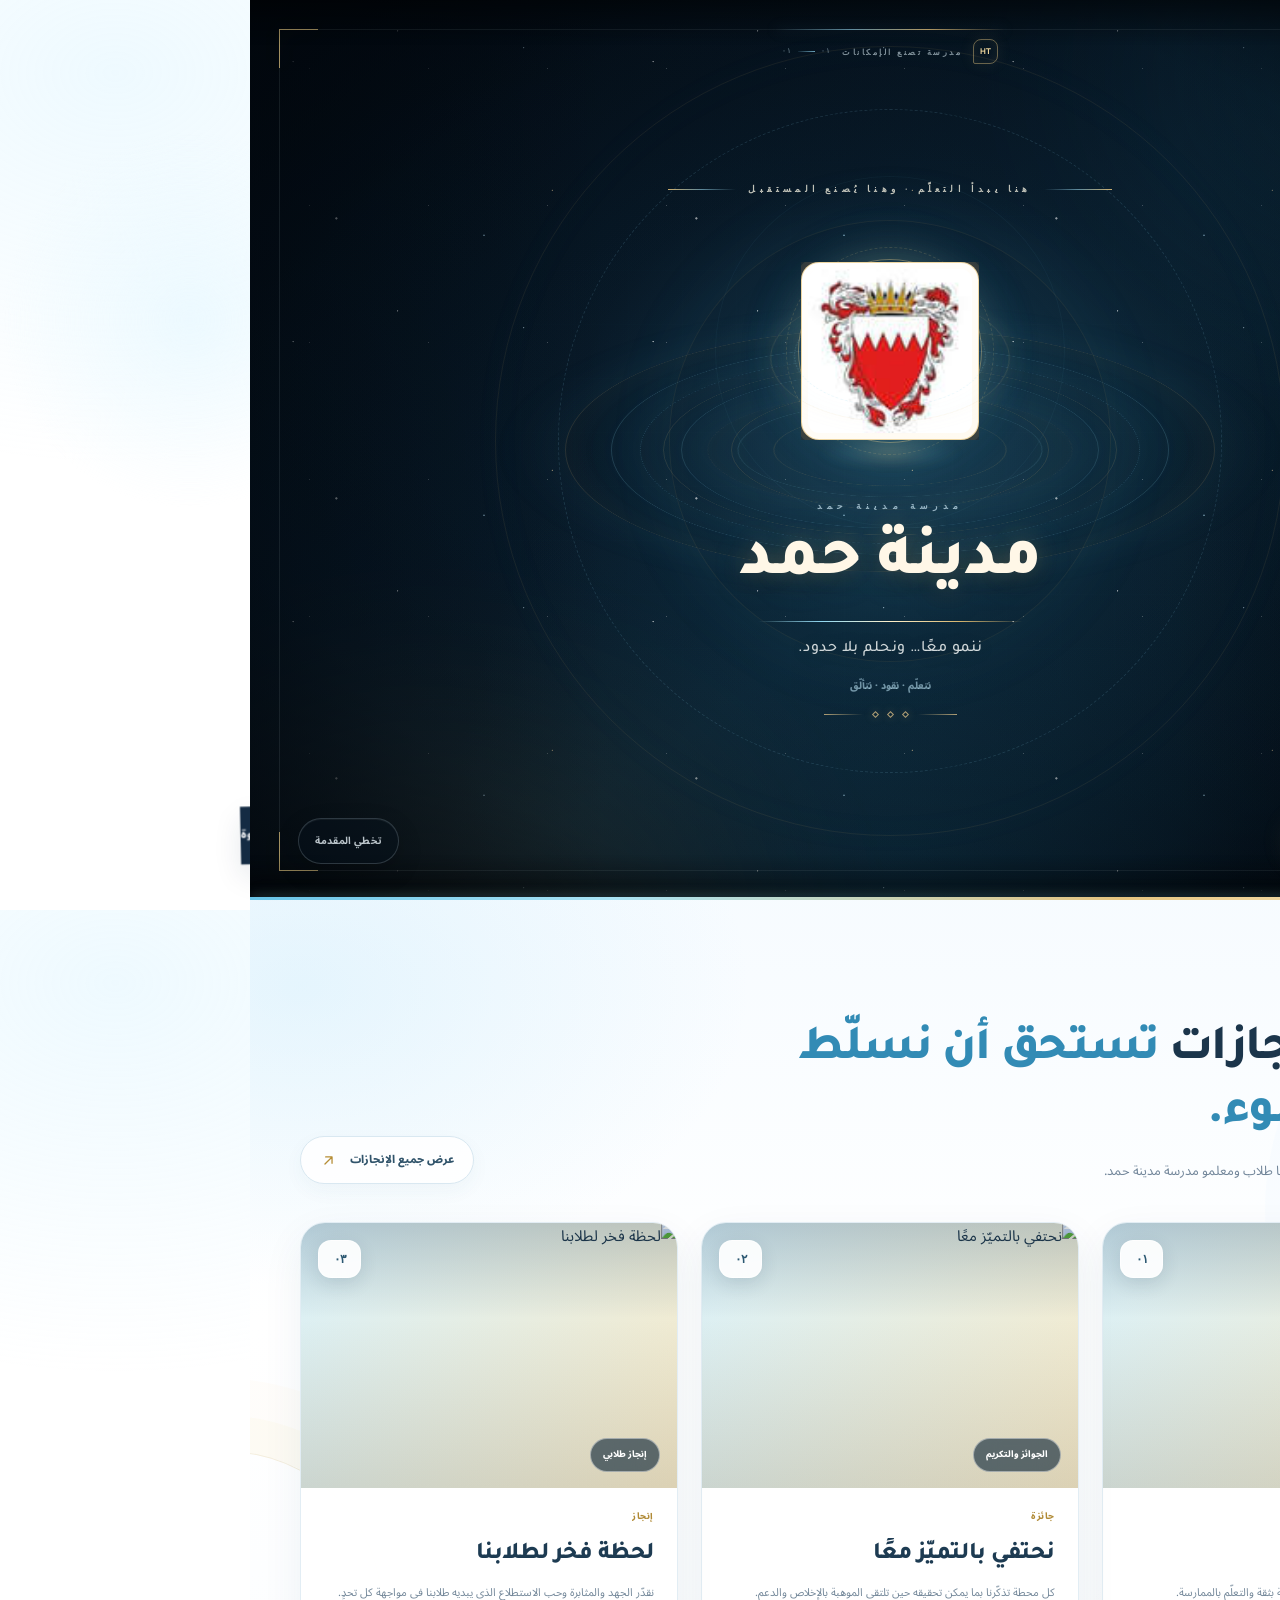
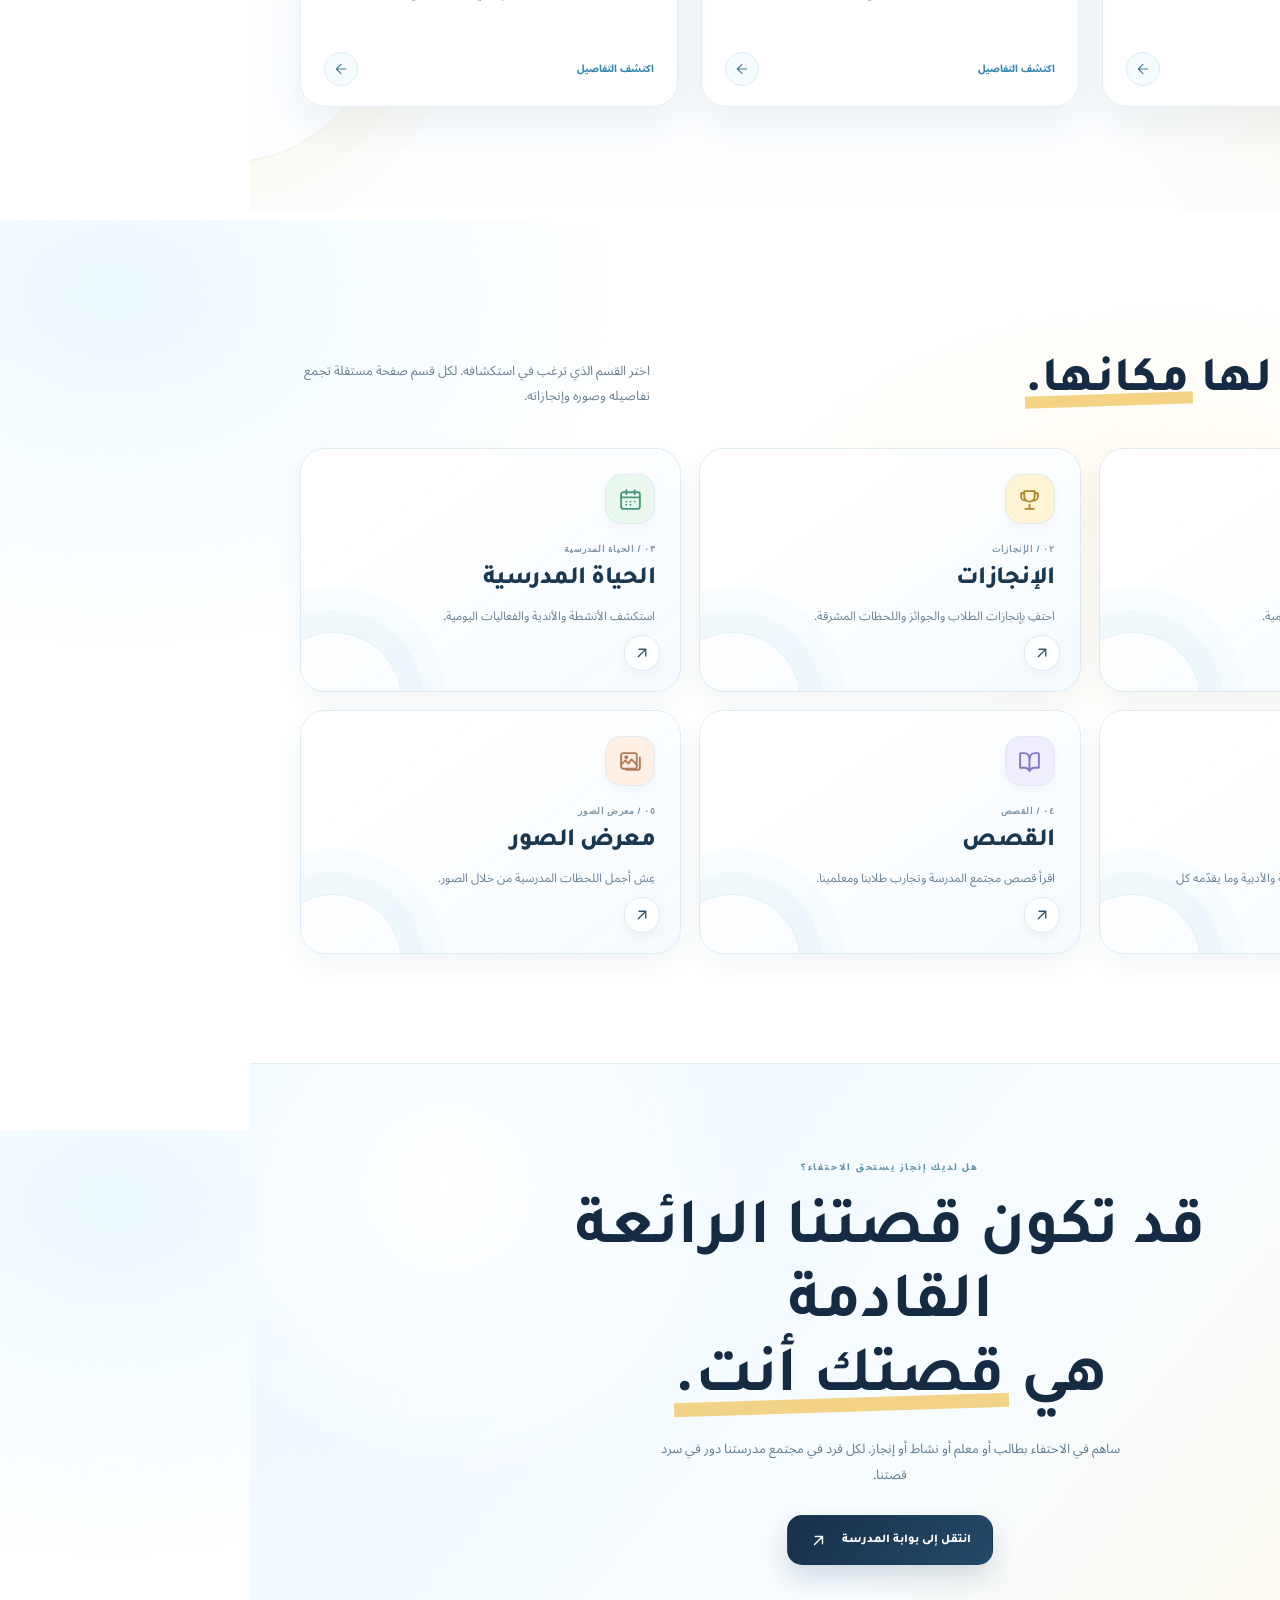
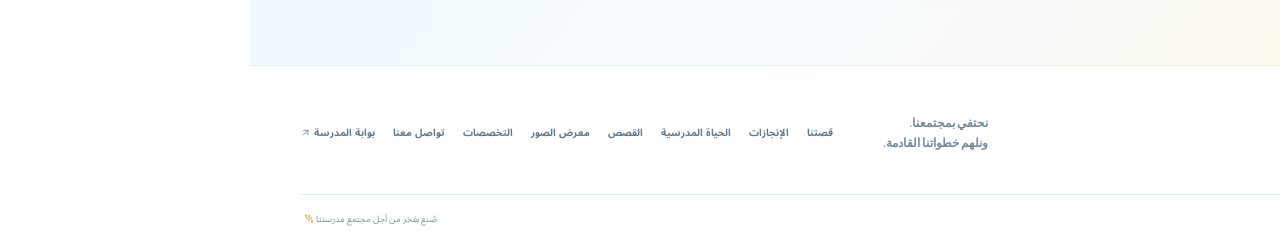
==== commit 20ba8d47: "Refresh cinematic intro assets and styling" ====
--- a/index.html
+++ b/index.html
@@ -10,13 +10,13 @@
   <link rel="preconnect" href="https://fonts.gstatic.com" crossorigin>
   <link href="https://fonts.googleapis.com/css2?family=Noto+Sans+Arabic:wght@400;500;600;700;800&family=Tajawal:wght@400;500;700;800&family=DM+Sans:wght@400;500;600;700&family=Manrope:wght@400;500;600;700;800&display=swap" rel="stylesheet">
   <link rel="stylesheet" href="styles.css">
-  <link rel="stylesheet" href="cinematic-intro.css">
+  <link rel="stylesheet" href="cinematic-intro.css?v=20261110-emblem">
   <script src="https://cdn.jsdelivr.net/npm/@supabase/supabase-js@2"></script>
   <script src="config.js"></script>
   <script src="icons.js" defer></script>
   <script src="language.js" defer></script>
   <script src="app.js" defer></script>
-  <script src="cinematic-intro.js" defer></script>
+  <script src="cinematic-intro.js?v=20261110-emblem" defer></script>
   <link rel="stylesheet" href="mobile.css">
 </head>
 <body data-page="home">
@@ -24,7 +24,7 @@
   <div class="ambient ambient-two" aria-hidden="true"></div>
   <header class="site-header">
     <a class="brand" href="#home" aria-label="الصفحة الرئيسية لمدرسة مدينة حمد">
-      <span class="brand-mark"><img class="brand-logo-image" src="assets/hamad-town-logo.svg?v=20261110-crest" alt="" aria-hidden="true"></span>
+      <span class="brand-mark"><img class="brand-logo-image" src="assets/hamad-town-official-crest.jpg?v=20261110-crest-jpg" alt="" aria-hidden="true"></span>
       <span class="brand-copy"><strong>مدينة حمد</strong><small>المدرسة · ننمو معًا</small></span>
     </a>
     <button class="menu-toggle" id="menuToggle" aria-label="فتح القائمة" aria-expanded="false"><span></span><span></span></button>
@@ -142,7 +142,7 @@
   </main>
 
   <footer class="site-footer">
-    <div class="footer-main section-shell"><a class="brand brand-footer" href="index.html"><span class="brand-mark"><img class="brand-logo-image" src="assets/hamad-town-logo.svg?v=20261110-crest" alt="" aria-hidden="true"></span><span class="brand-copy"><strong>مدينة حمد</strong><small>المدرسة · ننمو معًا</small></span></a><p>نحتفي بمجتمعنا.<br>ونلهم خطواتنا القادمة.</p><div class="footer-links"><a href="story.html">قصتنا</a><a href="achievements.html">الإنجازات</a><a href="school-life.html">الحياة المدرسية</a><a href="stories.html">القصص</a><a href="gallery.html">معرض الصور</a><a href="specializations.html">Specializations</a><a href="contact.html">تواصل معنا</a><a href="admin.html">بوابة المدرسة <span class="ui-icon-inline" data-icon="arrow-up-right" aria-hidden="true"></span></a></div></div>
+    <div class="footer-main section-shell"><a class="brand brand-footer" href="index.html"><span class="brand-mark"><img class="brand-logo-image" src="assets/hamad-town-official-crest.jpg?v=20261110-crest-jpg" alt="" aria-hidden="true"></span><span class="brand-copy"><strong>مدينة حمد</strong><small>المدرسة · ننمو معًا</small></span></a><p>نحتفي بمجتمعنا.<br>ونلهم خطواتنا القادمة.</p><div class="footer-links"><a href="story.html">قصتنا</a><a href="achievements.html">الإنجازات</a><a href="school-life.html">الحياة المدرسية</a><a href="stories.html">القصص</a><a href="gallery.html">معرض الصور</a><a href="specializations.html">Specializations</a><a href="contact.html">تواصل معنا</a><a href="admin.html">بوابة المدرسة <span class="ui-icon-inline" data-icon="arrow-up-right" aria-hidden="true"></span></a></div></div>
     <div class="footer-bottom section-shell"><span>© <span id="yearNow"></span> مدرسة مدينة حمد</span><span>صُنع بفخر من أجل مجتمع مدرستنا <b class="ui-icon-inline" data-icon="sparkles" aria-hidden="true"></b></span></div>
   </footer>
   <div class="toast" id="siteToast" role="status" aria-live="polite"></div>
--- a/cinematic-intro.css
+++ b/cinematic-intro.css
@@ -900,6 +900,11 @@
 
 .cinema-emblem {
   z-index:2;
+  padding:6px;
+  border:1px solid rgba(231,198,128,.72);
+  border-radius:18px;
+  background:linear-gradient(145deg,#fff 0%,#fffaf0 100%);
+  box-shadow:0 0 0 5px rgba(231,198,128,.09),0 15px 34px rgba(0,0,0,.3);
   height:clamp(125px,18vw,178px);
   filter:drop-shadow(0 0 9px rgba(226,106,68,.18))
     drop-shadow(0 0 22px rgba(230,192,118,.2))
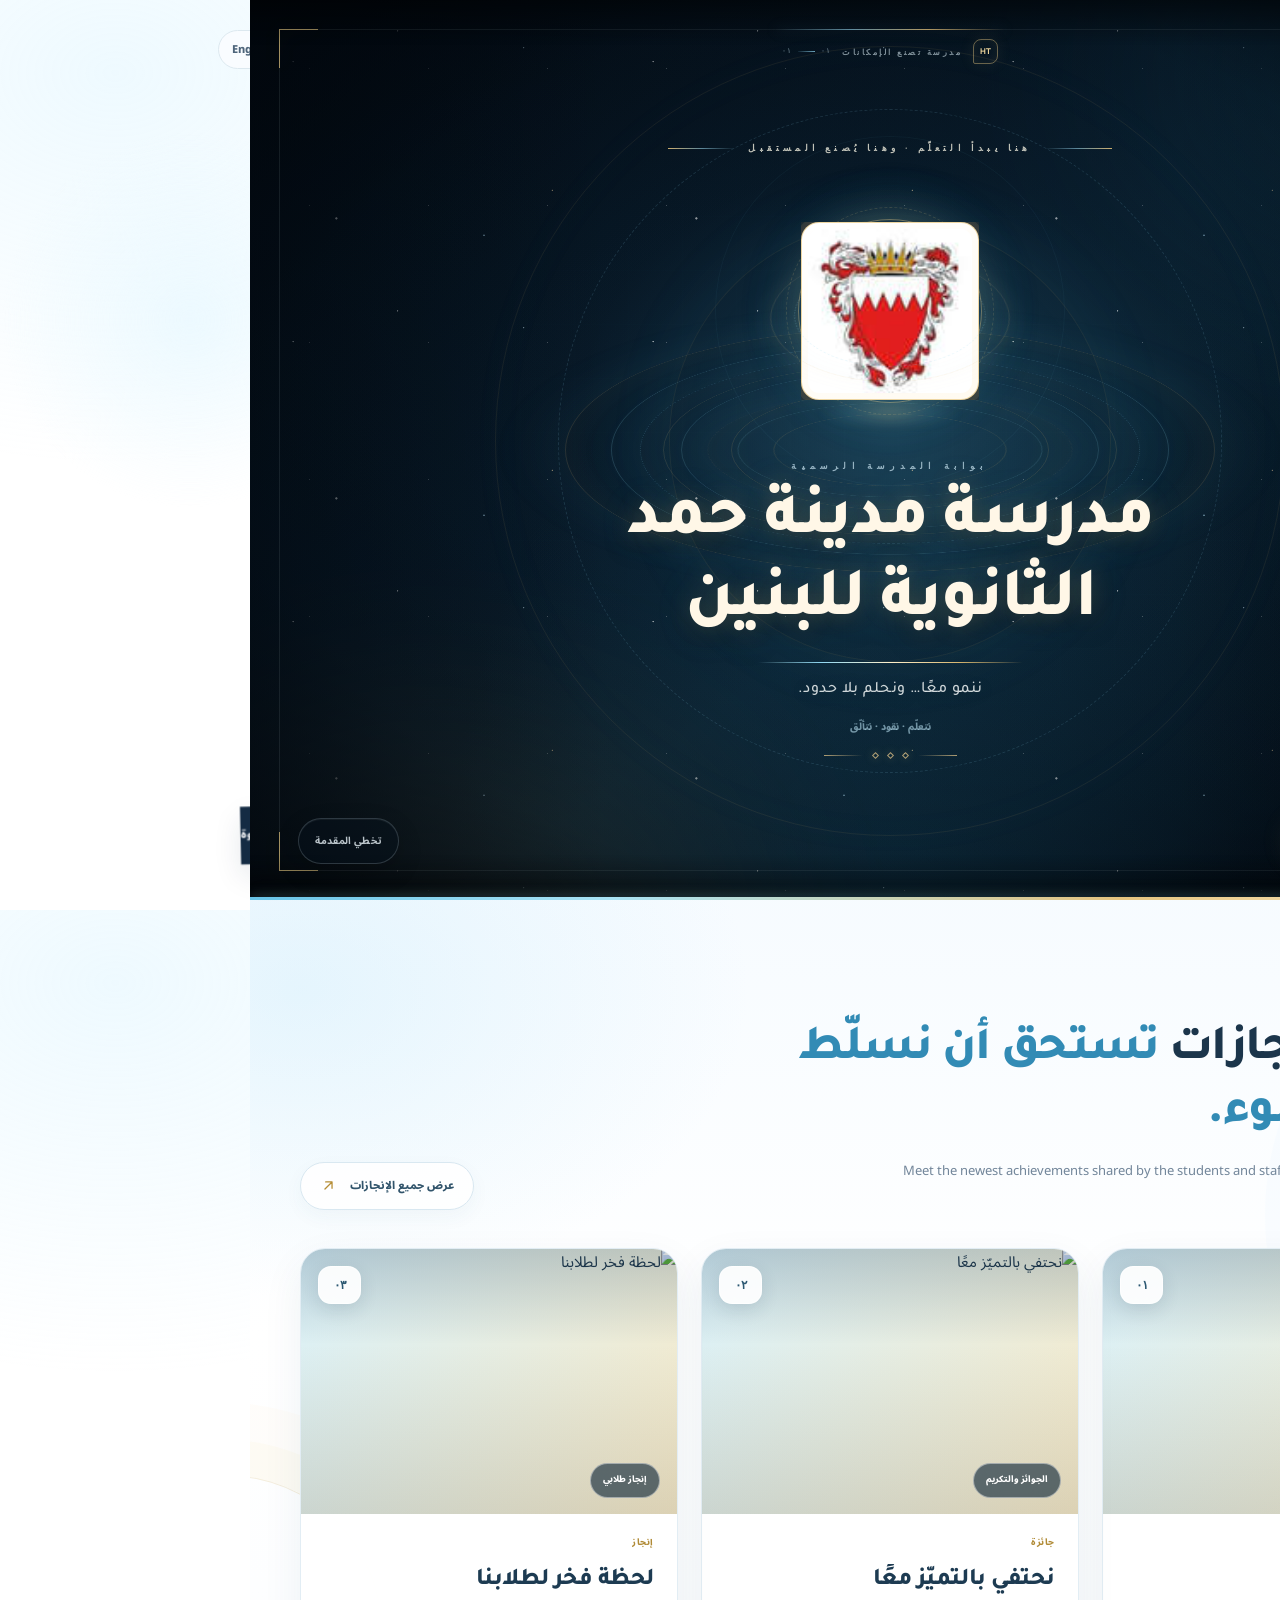
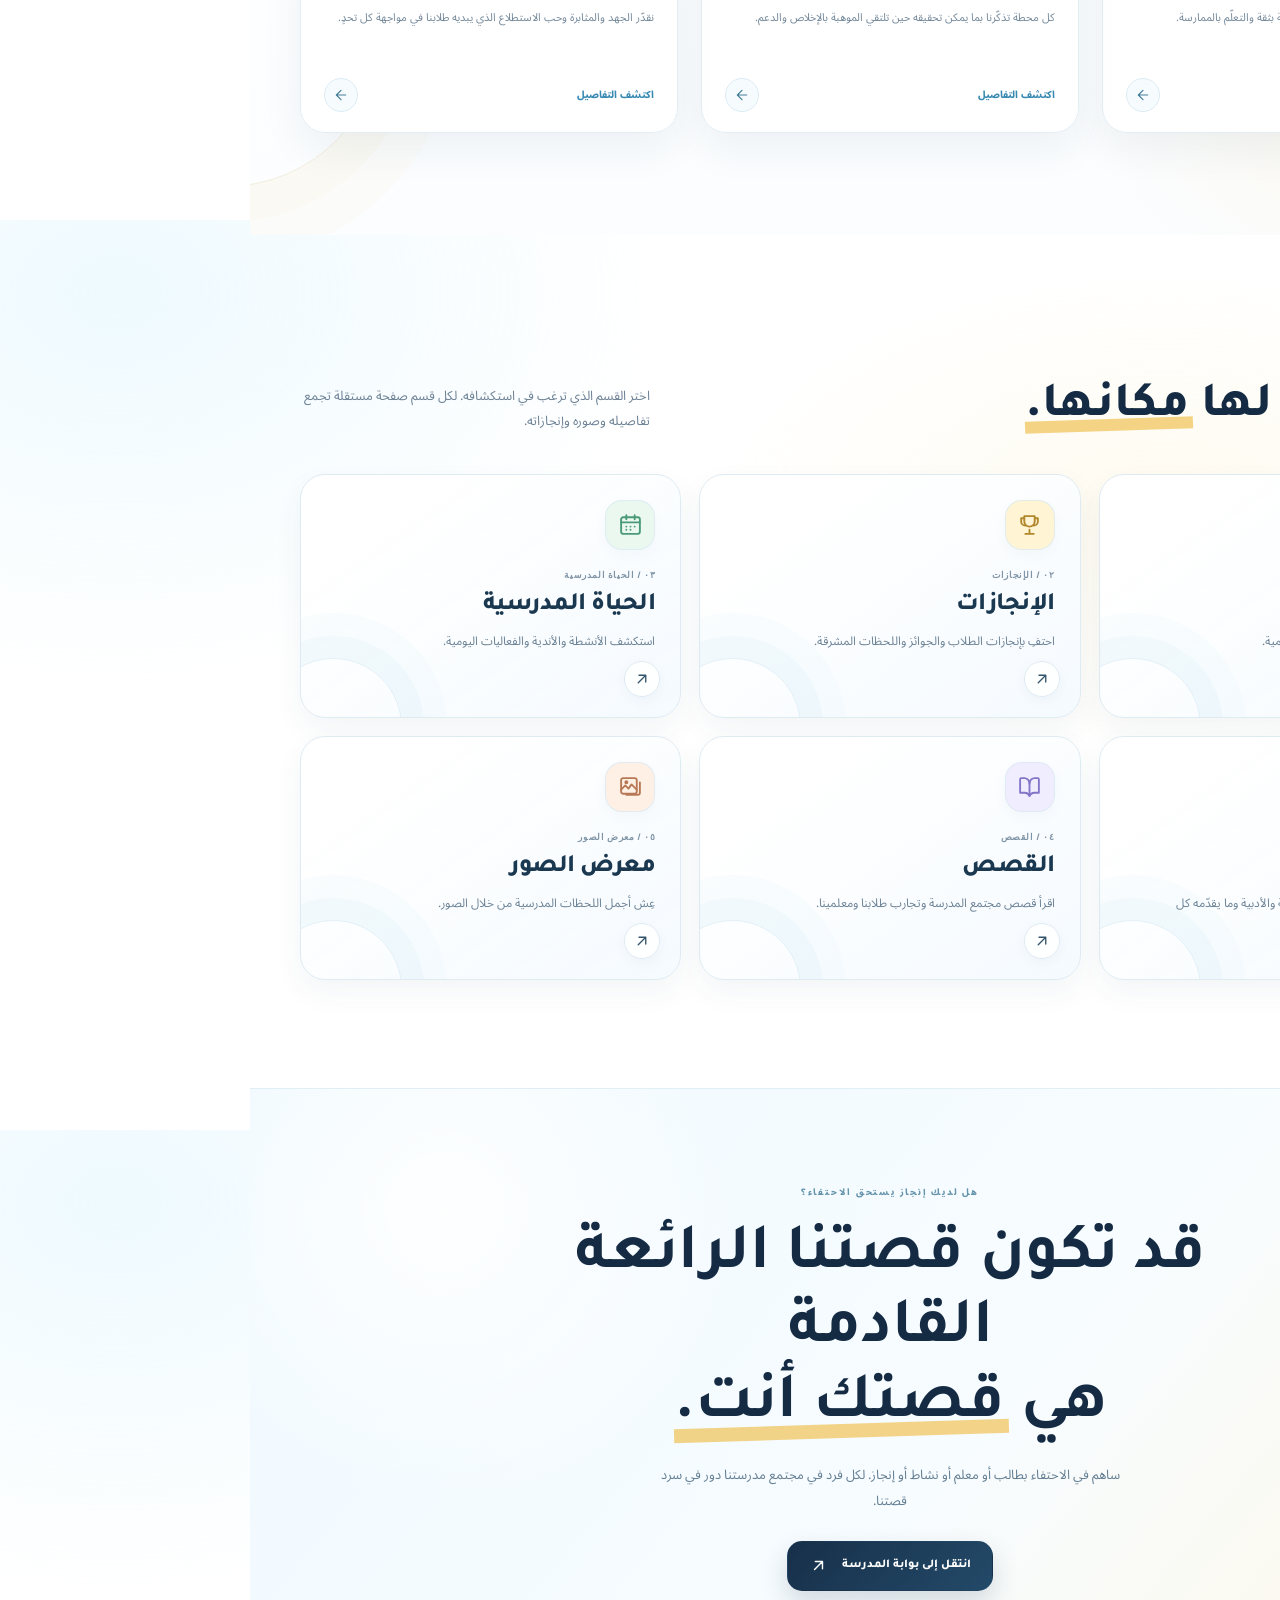
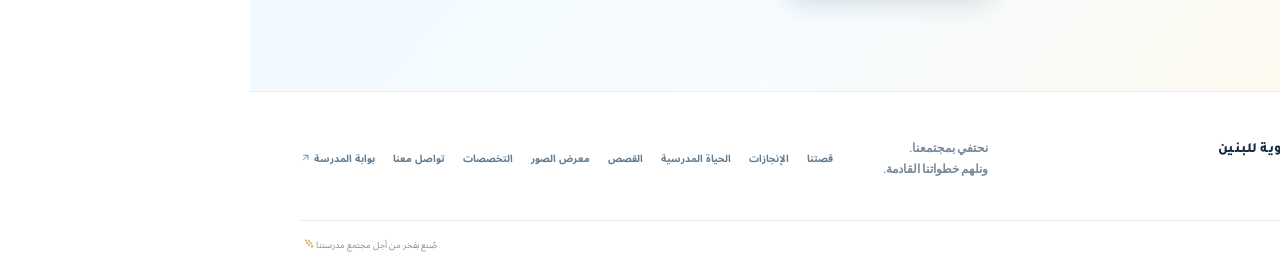
==== commit 170bfe02: "Update official school name" ====
--- a/index.html
+++ b/index.html
@@ -4,8 +4,8 @@
   <meta charset="utf-8">
   <meta name="viewport" content="width=device-width, initial-scale=1">
   <meta name="theme-color" content="#f5fbff">
-  <meta name="description" content="اكتشف قصص مدرسة مدينة حمد وإنجازاتها وأنشطتها ومستقبلها المشرق.">
-  <title>مدرسة مدينة حمد — حيث يتألّق الجميع</title>
+  <meta name="description" content="اكتشف قصص مدرسة مدينة حمد الثانوية للبنين وإنجازاتها وأنشطتها ومستقبلها المشرق.">
+  <title>مدرسة مدينة حمد الثانوية للبنين — حيث يتألّق الجميع</title>
   <link rel="preconnect" href="https://fonts.googleapis.com">
   <link rel="preconnect" href="https://fonts.gstatic.com" crossorigin>
   <link href="https://fonts.googleapis.com/css2?family=Noto+Sans+Arabic:wght@400;500;600;700;800&family=Tajawal:wght@400;500;700;800&family=DM+Sans:wght@400;500;600;700&family=Manrope:wght@400;500;600;700;800&display=swap" rel="stylesheet">
@@ -23,9 +23,9 @@
   <div class="ambient ambient-one" aria-hidden="true"></div>
   <div class="ambient ambient-two" aria-hidden="true"></div>
   <header class="site-header">
-    <a class="brand" href="#home" aria-label="الصفحة الرئيسية لمدرسة مدينة حمد">
+    <a class="brand" href="#home" aria-label="الصفحة الرئيسية لمدرسة مدينة حمد الثانوية للبنين">
       <span class="brand-mark"><img class="brand-logo-image" src="assets/hamad-town-official-crest.jpg?v=20261110-crest-jpg" alt="" aria-hidden="true"></span>
-      <span class="brand-copy"><strong>مدينة حمد</strong><small>المدرسة · ننمو معًا</small></span>
+      <span class="brand-copy"><strong>مدرسة مدينة حمد الثانوية للبنين</strong><small>المدرسة · ننمو معًا</small></span>
     </a>
     <button class="menu-toggle" id="menuToggle" aria-label="فتح القائمة" aria-expanded="false"><span></span><span></span></button>
     <nav class="main-nav" id="mainNav" aria-label="القائمة الرئيسية">
@@ -46,7 +46,7 @@
       <div class="hero-copy reveal">
         <div class="eyebrow"><span class="live-dot"></span> نتعلّم · نقود · نتألّق</div>
         <h1>أحلام كبيرة.<br><span>ومستقبل مشرق.</span></h1>
-        <p class="hero-description">لكل طالب قصة تستحق الاحتفاء. تعرّف على الأشخاص واللحظات والإنجازات التي تجعل مدرسة مدينة حمد مكانًا مميزًا.</p>
+        <p class="hero-description">لكل طالب قصة تستحق الاحتفاء. تعرّف على الأشخاص واللحظات والإنجازات التي تجعل مدرسة مدينة حمد الثانوية للبنين مكانًا مميزًا.</p>
         <div class="hero-actions">
           <a class="button button-dark" href="achievements.html"><span class="button-icon" aria-hidden="true" data-icon="sparkles"></span> اكتشف أبرز إنجازاتنا <span class="ui-icon-inline" data-icon="arrow-down-right" aria-hidden="true"></span></a>
           <a class="text-link" href="#about">تعرّف على مدرستنا <span class="ui-icon-inline" data-icon="arrow-right" aria-hidden="true"></span></a>
@@ -89,7 +89,7 @@
           <div class="latest-achievements-heading-copy">
             <span class="latest-achievements-kicker"><span class="latest-achievements-kicker-icon ui-icon-inline" data-icon="trophy" aria-hidden="true"></span> LATEST HIGHLIGHTS</span>
             <h2 id="latestAchievementsTitle">The latest achievements <em>deserve the spotlight.</em></h2>
-            <p>Meet the newest achievements shared by the students and staff of Hamad Town School.</p>
+            <p>Meet the newest achievements shared by the students and staff of Hamad Town Secondary Boys School.</p>
           </div>
           <a class="latest-achievements-view-all" href="achievements.html">
             <span>View all achievements</span>
@@ -142,8 +142,8 @@
   </main>
 
   <footer class="site-footer">
-    <div class="footer-main section-shell"><a class="brand brand-footer" href="index.html"><span class="brand-mark"><img class="brand-logo-image" src="assets/hamad-town-official-crest.jpg?v=20261110-crest-jpg" alt="" aria-hidden="true"></span><span class="brand-copy"><strong>مدينة حمد</strong><small>المدرسة · ننمو معًا</small></span></a><p>نحتفي بمجتمعنا.<br>ونلهم خطواتنا القادمة.</p><div class="footer-links"><a href="story.html">قصتنا</a><a href="achievements.html">الإنجازات</a><a href="school-life.html">الحياة المدرسية</a><a href="stories.html">القصص</a><a href="gallery.html">معرض الصور</a><a href="specializations.html">Specializations</a><a href="contact.html">تواصل معنا</a><a href="admin.html">بوابة المدرسة <span class="ui-icon-inline" data-icon="arrow-up-right" aria-hidden="true"></span></a></div></div>
-    <div class="footer-bottom section-shell"><span>© <span id="yearNow"></span> مدرسة مدينة حمد</span><span>صُنع بفخر من أجل مجتمع مدرستنا <b class="ui-icon-inline" data-icon="sparkles" aria-hidden="true"></b></span></div>
+    <div class="footer-main section-shell"><a class="brand brand-footer" href="index.html"><span class="brand-mark"><img class="brand-logo-image" src="assets/hamad-town-official-crest.jpg?v=20261110-crest-jpg" alt="" aria-hidden="true"></span><span class="brand-copy"><strong>مدرسة مدينة حمد الثانوية للبنين</strong><small>المدرسة · ننمو معًا</small></span></a><p>نحتفي بمجتمعنا.<br>ونلهم خطواتنا القادمة.</p><div class="footer-links"><a href="story.html">قصتنا</a><a href="achievements.html">الإنجازات</a><a href="school-life.html">الحياة المدرسية</a><a href="stories.html">القصص</a><a href="gallery.html">معرض الصور</a><a href="specializations.html">Specializations</a><a href="contact.html">تواصل معنا</a><a href="admin.html">بوابة المدرسة <span class="ui-icon-inline" data-icon="arrow-up-right" aria-hidden="true"></span></a></div></div>
+    <div class="footer-bottom section-shell"><span>© <span id="yearNow"></span> مدرسة مدينة حمد الثانوية للبنين</span><span>صُنع بفخر من أجل مجتمع مدرستنا <b class="ui-icon-inline" data-icon="sparkles" aria-hidden="true"></b></span></div>
   </footer>
   <div class="toast" id="siteToast" role="status" aria-live="polite"></div>
 </body>
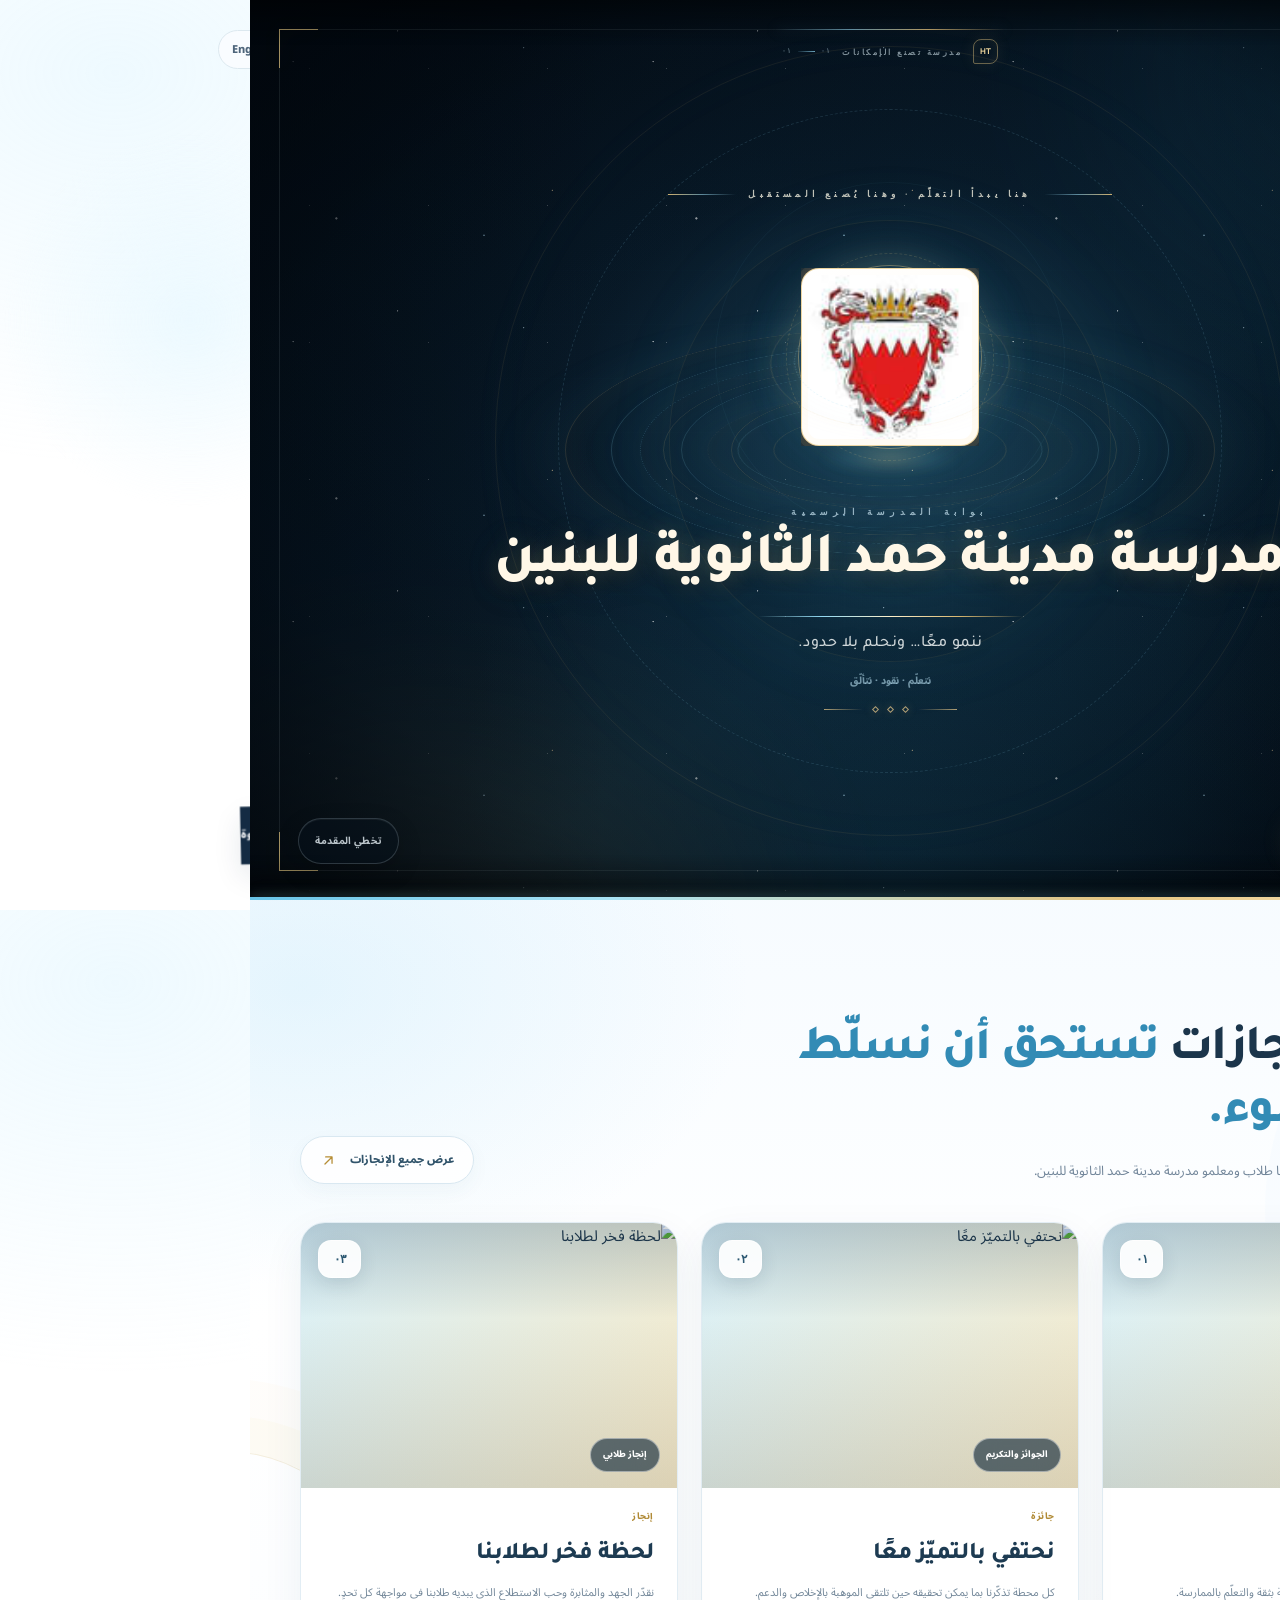
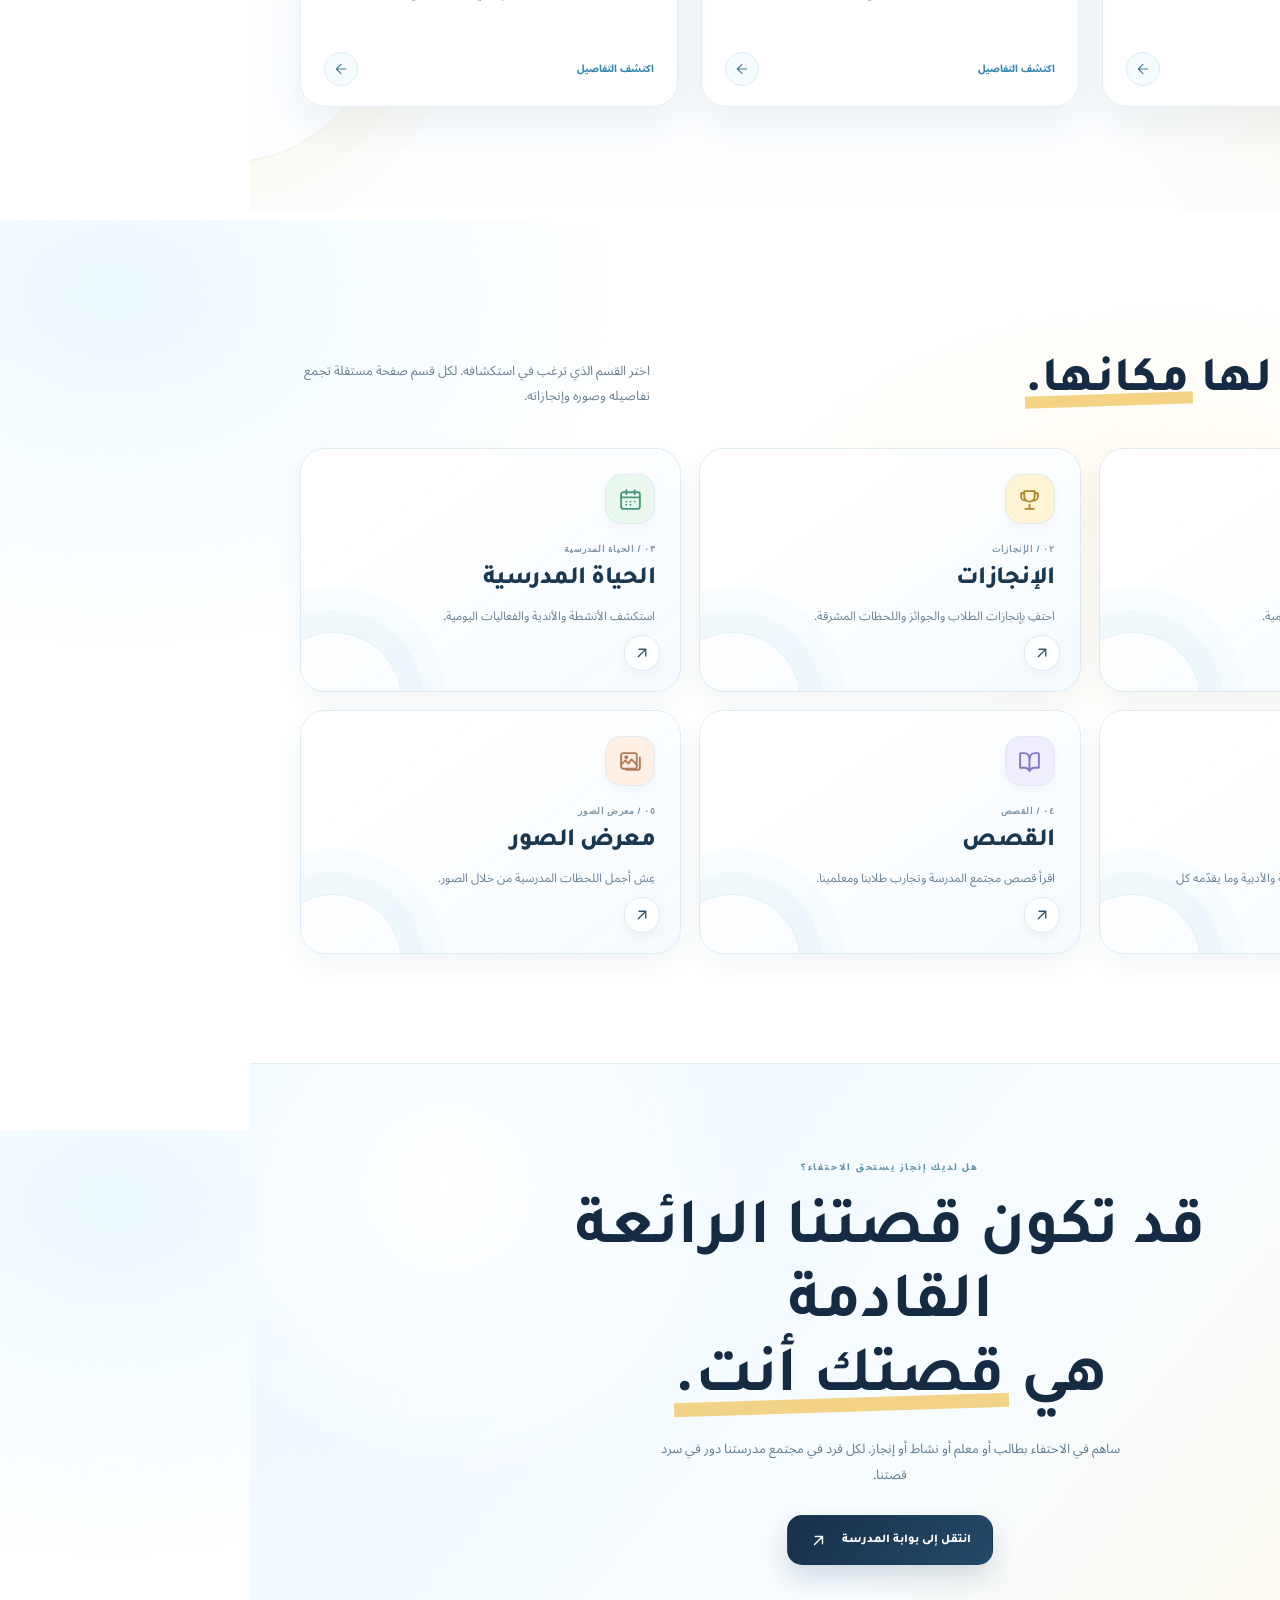
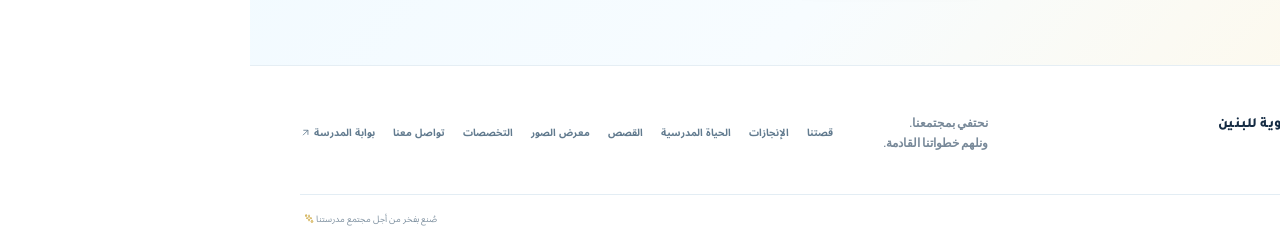
==== commit a6444124: "Refresh cached school branding assets" ====
--- a/index.html
+++ b/index.html
@@ -9,15 +9,15 @@
   <link rel="preconnect" href="https://fonts.googleapis.com">
   <link rel="preconnect" href="https://fonts.gstatic.com" crossorigin>
   <link href="https://fonts.googleapis.com/css2?family=Noto+Sans+Arabic:wght@400;500;600;700;800&family=Tajawal:wght@400;500;700;800&family=DM+Sans:wght@400;500;600;700&family=Manrope:wght@400;500;600;700;800&display=swap" rel="stylesheet">
-  <link rel="stylesheet" href="styles.css">
-  <link rel="stylesheet" href="cinematic-intro.css?v=20261110-emblem">
+  <link rel="stylesheet" href="styles.css?v=20261110-school-name">
+  <link rel="stylesheet" href="cinematic-intro.css?v=20261110-school-name">
   <script src="https://cdn.jsdelivr.net/npm/@supabase/supabase-js@2"></script>
   <script src="config.js"></script>
   <script src="icons.js" defer></script>
-  <script src="language.js" defer></script>
-  <script src="app.js" defer></script>
-  <script src="cinematic-intro.js?v=20261110-emblem" defer></script>
-  <link rel="stylesheet" href="mobile.css">
+  <script src="language.js?v=20261110-school-name" defer></script>
+  <script src="app.js?v=20261110-school-name" defer></script>
+  <script src="cinematic-intro.js?v=20261110-school-name" defer></script>
+  <link rel="stylesheet" href="mobile.css?v=20261110-school-name">
 </head>
 <body data-page="home">
   <div class="ambient ambient-one" aria-hidden="true"></div>
--- a/styles.css
+++ b/styles.css
@@ -3225,7 +3225,7 @@
 }
 
 
-/* OFFICIAL HAMAD TOWN SCHOOL CREST */
+/* OFFICIAL HAMAD TOWN SECONDARY BOYS SCHOOL CREST */
 .brand-mark {
   position: relative;
   top: -8px;
@@ -3614,3 +3614,10 @@
   .latest-achievements-view-all { transition:none !important; }
   .latest-achievement-card:hover { transform:none; }
 }
+
+ 
+/* Official school name sizing */
+.brand-copy { min-width: 0; max-width: min(25vw, 280px); }
+.brand-copy strong { white-space: normal; line-height: 1.18; overflow-wrap: normal; }
+.admin-header .brand-copy { min-width: 0; max-width: min(25vw, 280px); }
+.admin-header .brand-copy strong { white-space: normal; line-height: 1.18; }
--- a/cinematic-intro.css
+++ b/cinematic-intro.css
@@ -1530,3 +1530,38 @@
     transform:translateX(-50%);
   }
 }
+
+
+/* Official school name: preserve the complete title at every viewport size. */
+.cinema-title-wrap {
+  width: min(90vw, 1080px);
+  max-width: min(90vw, 1080px);
+}
+.cinema-school-name {
+  max-width: 100%;
+  font-size: clamp(30px, 5.7vw, 58px);
+  line-height: 1.22;
+  white-space: normal;
+  text-wrap: balance;
+}
+html[lang="en"] .cinema-school-name {
+  font-size: clamp(23px, 4.1vw, 48px);
+  letter-spacing: clamp(.4px, .4vw, 3px);
+}
+@media (max-width: 720px) {
+  .cinema-title-wrap {
+    width: 90vw;
+    max-width: 90vw;
+  }
+  .cinema-school-name {
+    font-size: clamp(25px, 7.2vw, 43px);
+  }
+  html[lang="en"] .cinema-school-name {
+    font-size: clamp(21px, 5.8vw, 34px);
+    letter-spacing: clamp(.3px, .25vw, 1.5px);
+  }
+}
+@media (max-width: 400px) {
+  .cinema-school-name { font-size: clamp(23px, 6.4vw, 30px); }
+  html[lang="en"] .cinema-school-name { font-size: clamp(20px, 5.8vw, 27px); }
+}
--- a/mobile.css
+++ b/mobile.css
@@ -1,5 +1,5 @@
 /*
- * Hamad Town — dedicated mobile presentation layer.
+ * Hamad Town Secondary Boys School — dedicated mobile presentation layer.
  * Loaded after the existing desktop, page and admin stylesheets.
  * All rules are scoped to small viewports; desktop layouts remain untouched.
  */
@@ -1628,3 +1628,36 @@
     transition: none !important;
   }
 }
+
+
+/* Keep the full official school name readable on narrow screens. */
+@media screen and (max-width: 760px) {
+  .site-header .brand-copy {
+    max-width: clamp(108px, 31vw, 158px);
+    min-width: 0;
+  }
+  .site-header .brand-copy strong {
+    display: block;
+    max-width: 100%;
+    font-size: clamp(8px, 2.35vw, 10px);
+    line-height: 1.25;
+    letter-spacing: 0;
+    white-space: normal;
+  }
+  .admin-header .brand-copy {
+    max-width: clamp(104px, 30vw, 150px);
+    min-width: 0;
+  }
+  .admin-header .brand-copy strong {
+    display: block;
+    max-width: 100%;
+    font-size: clamp(8px, 2.2vw, 10px);
+    line-height: 1.2;
+    white-space: normal;
+  }
+}
+
+@media screen and (max-width: 380px) {
+  .site-header .brand-copy { max-width: 106px; }
+  .admin-header .brand-copy { max-width: 101px; }
+}
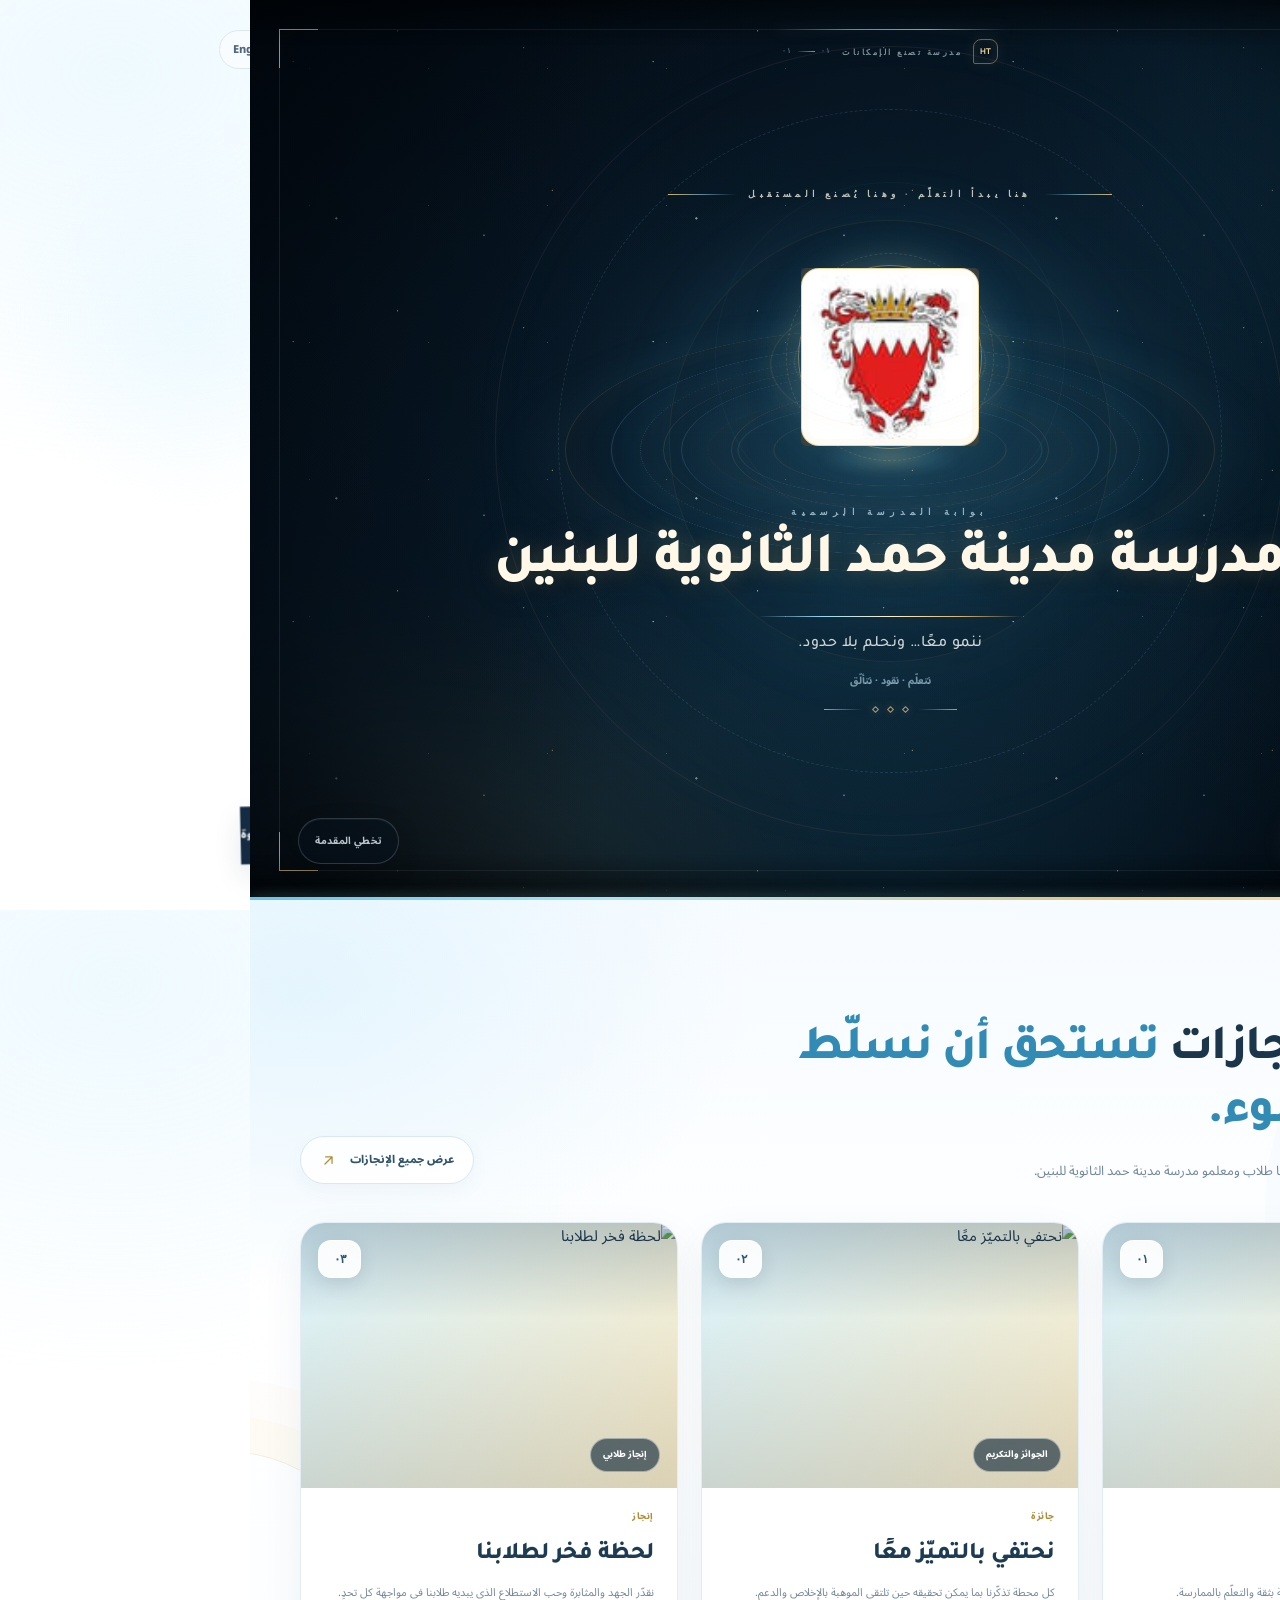
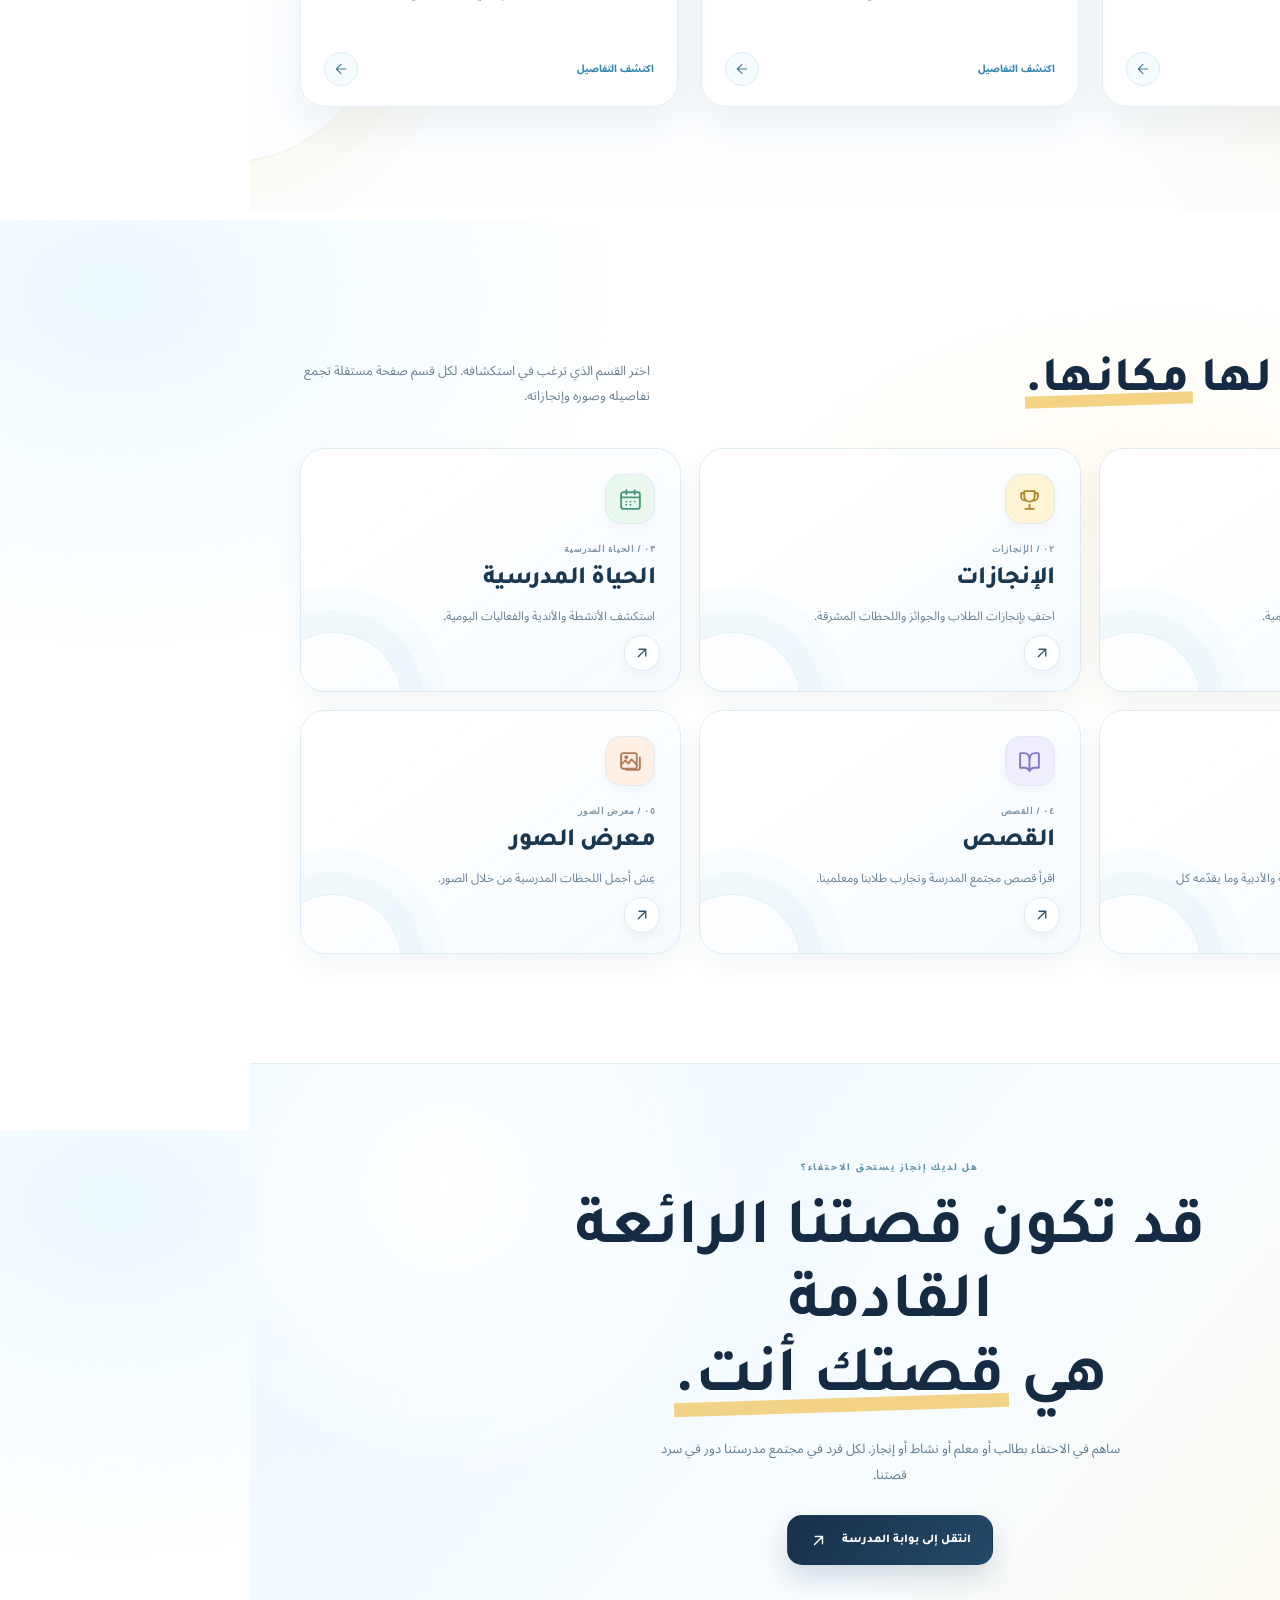
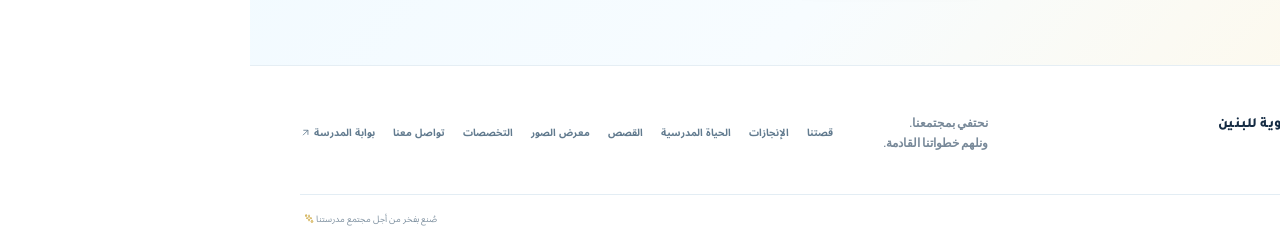
==== commit 40ff1f63: "Refresh styles after navbar card removal" ====
--- a/index.html
+++ b/index.html
@@ -9,7 +9,7 @@
   <link rel="preconnect" href="https://fonts.googleapis.com">
   <link rel="preconnect" href="https://fonts.gstatic.com" crossorigin>
   <link href="https://fonts.googleapis.com/css2?family=Noto+Sans+Arabic:wght@400;500;600;700;800&family=Tajawal:wght@400;500;700;800&family=DM+Sans:wght@400;500;600;700&family=Manrope:wght@400;500;600;700;800&display=swap" rel="stylesheet">
-  <link rel="stylesheet" href="styles.css?v=20261110-school-name">
+  <link rel="stylesheet" href="styles.css?v=20261110-nav-plain">
   <link rel="stylesheet" href="cinematic-intro.css?v=20261110-school-name">
   <script src="https://cdn.jsdelivr.net/npm/@supabase/supabase-js@2"></script>
   <script src="config.js"></script>
@@ -17,7 +17,7 @@
   <script src="language.js?v=20261110-school-name" defer></script>
   <script src="app.js?v=20261110-school-name" defer></script>
   <script src="cinematic-intro.js?v=20261110-school-name" defer></script>
-  <link rel="stylesheet" href="mobile.css?v=20261110-school-name">
+  <link rel="stylesheet" href="mobile.css?v=20261110-nav-plain">
 </head>
 <body data-page="home">
   <div class="ambient ambient-one" aria-hidden="true"></div>
--- a/styles.css
+++ b/styles.css
@@ -3621,3 +3621,38 @@
 .brand-copy strong { white-space: normal; line-height: 1.18; overflow-wrap: normal; }
 .admin-header .brand-copy { min-width: 0; max-width: min(25vw, 280px); }
 .admin-header .brand-copy strong { white-space: normal; line-height: 1.18; }
+
+
+/* NAVIGATION — plain links and icons, no glass card or item tiles. */
+.site-header,
+body[data-page="home"] .site-header {
+  background: transparent !important;
+  border: 0 !important;
+  border-radius: 0 !important;
+  box-shadow: none !important;
+  -webkit-backdrop-filter: none !important;
+  backdrop-filter: none !important;
+}
+.main-nav a,
+.main-nav a:hover,
+.main-nav a.active,
+.main-nav a[aria-current="page"] {
+  background: transparent !important;
+  border-color: transparent !important;
+  box-shadow: none !important;
+}
+.main-nav .nav-icon,
+.main-nav a:nth-child(2) .nav-icon,
+.main-nav a:nth-child(3) .nav-icon,
+.main-nav a:nth-child(4) .nav-icon,
+.main-nav a:nth-child(5) .nav-icon {
+  background: transparent !important;
+  border: 0 !important;
+  border-radius: 0 !important;
+  box-shadow: none !important;
+}
+.main-nav a:hover .nav-icon,
+.main-nav a.active .nav-icon,
+.main-nav a[aria-current="page"] .nav-icon {
+  box-shadow: none !important;
+}
--- a/mobile.css
+++ b/mobile.css
@@ -1661,3 +1661,52 @@
   .site-header .brand-copy { max-width: 106px; }
   .admin-header .brand-copy { max-width: 101px; }
 }
+
+
+/* MOBILE NAVIGATION — keep the menu readable without a surrounding card. */
+@media screen and (max-width: 760px) {
+  .site-header,
+  body[data-page="home"] .site-header {
+    background: transparent !important;
+    border: 0 !important;
+    border-radius: 0 !important;
+    box-shadow: none !important;
+    -webkit-backdrop-filter: none !important;
+    backdrop-filter: none !important;
+    padding-inline: 0 !important;
+  }
+  .main-nav,
+  .main-nav.open {
+    border: 0 !important;
+    border-radius: 0 !important;
+    background: transparent !important;
+    box-shadow: none !important;
+    -webkit-backdrop-filter: none !important;
+    backdrop-filter: none !important;
+    padding: 6px 0 !important;
+  }
+  .main-nav a,
+  .main-nav a:hover,
+  .main-nav a.active,
+  .main-nav a[aria-current="page"] {
+    background: transparent !important;
+    border: 0 !important;
+    border-radius: 0 !important;
+    box-shadow: none !important;
+  }
+  .main-nav .nav-icon,
+  .main-nav a:nth-child(2) .nav-icon,
+  .main-nav a:nth-child(3) .nav-icon,
+  .main-nav a:nth-child(4) .nav-icon,
+  .main-nav a:nth-child(5) .nav-icon {
+    background: transparent !important;
+    border: 0 !important;
+    border-radius: 0 !important;
+    box-shadow: none !important;
+  }
+  .main-nav a:hover .nav-icon,
+  .main-nav a.active .nav-icon,
+  .main-nav a[aria-current="page"] .nav-icon {
+    box-shadow: none !important;
+  }
+}
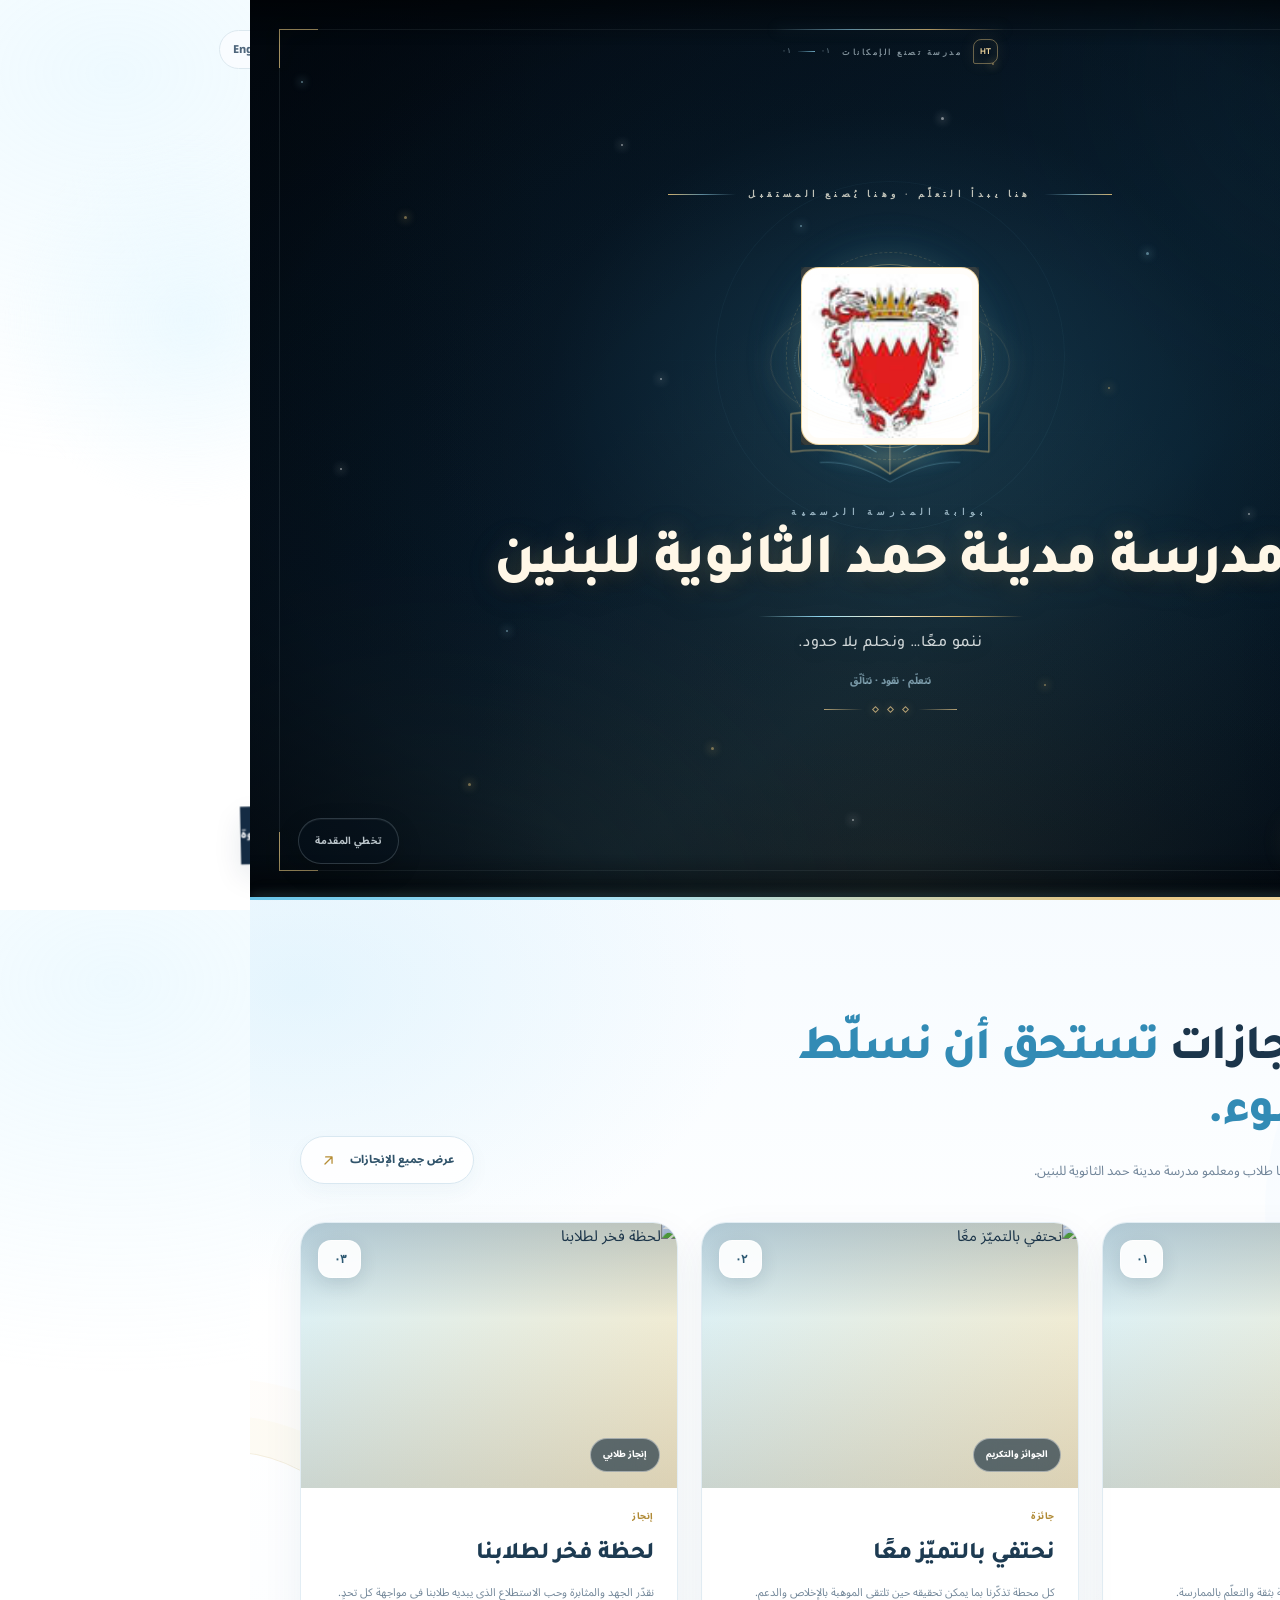
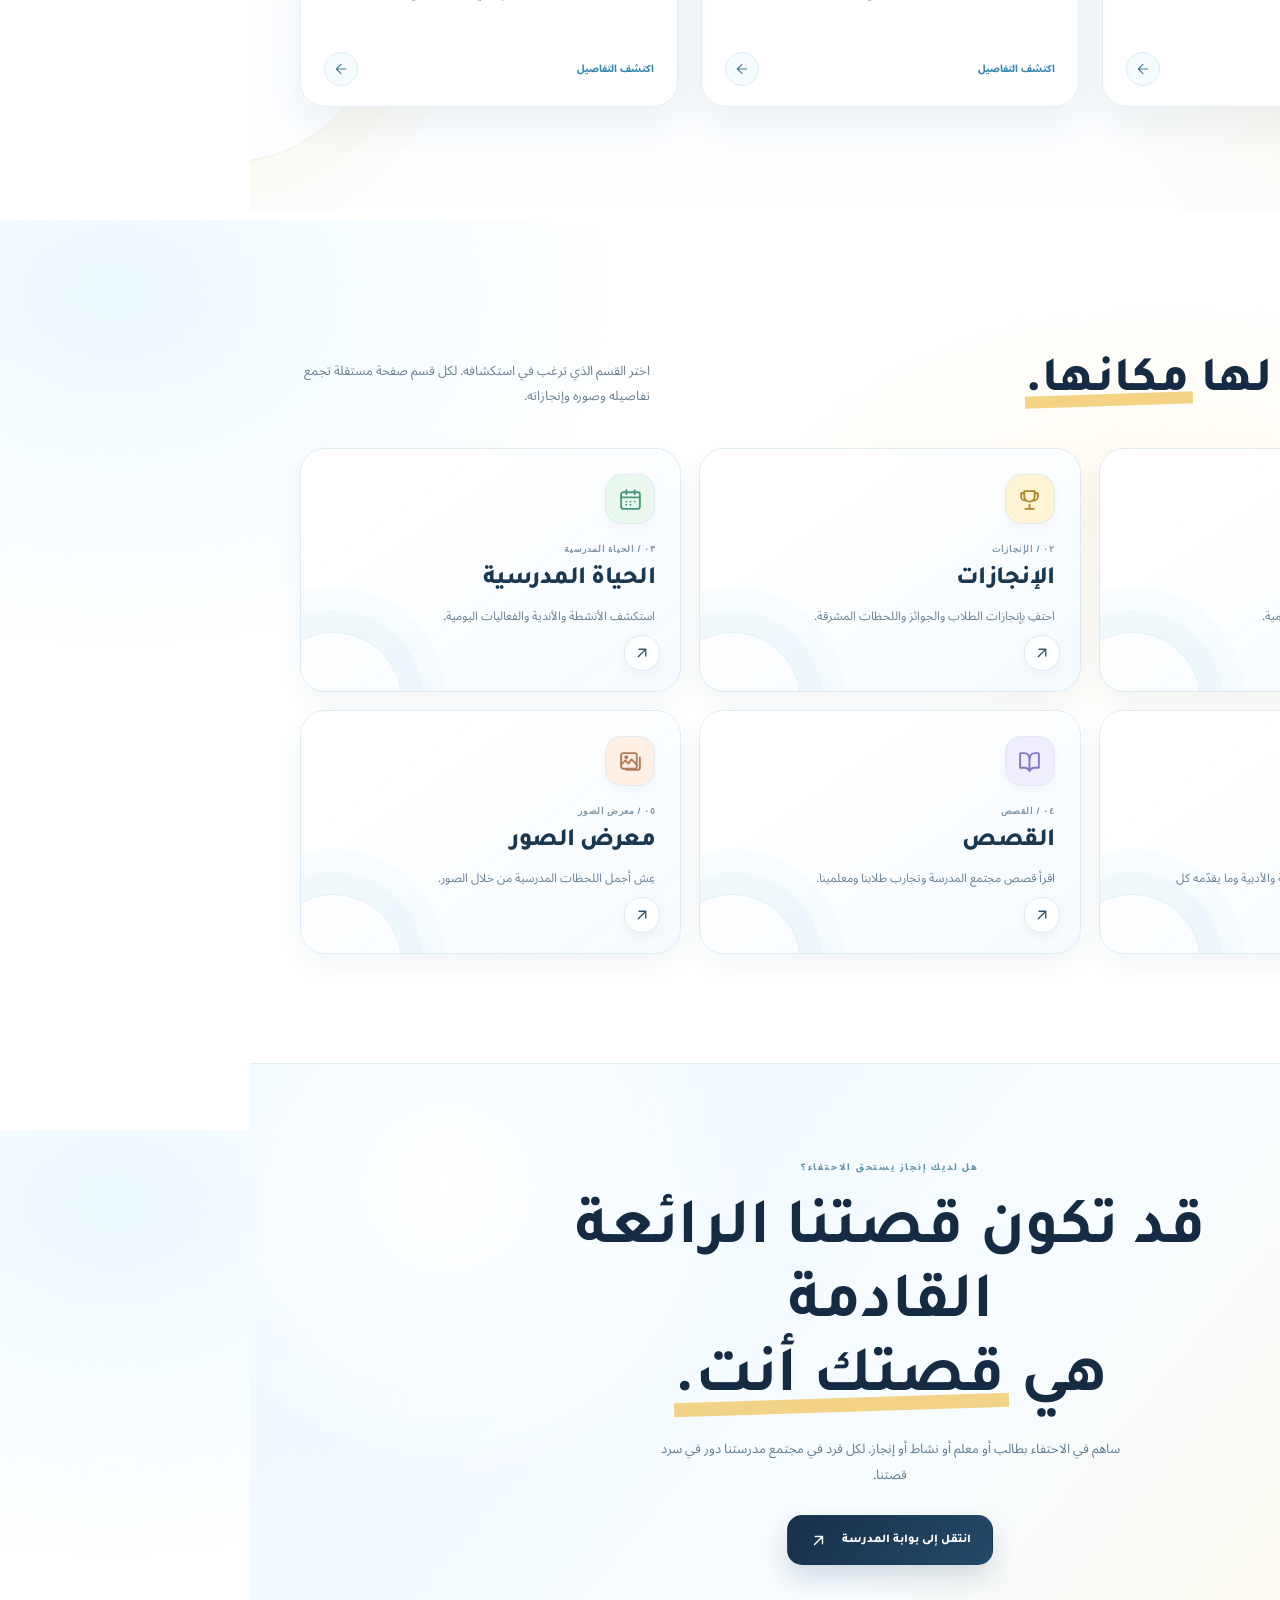
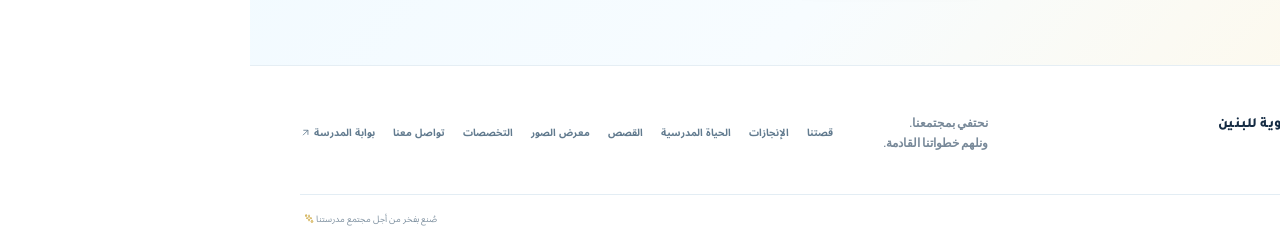
==== commit 8d7c1099: "Refresh cinematic intro asset versions" ====
--- a/index.html
+++ b/index.html
@@ -10,13 +10,13 @@
   <link rel="preconnect" href="https://fonts.gstatic.com" crossorigin>
   <link href="https://fonts.googleapis.com/css2?family=Noto+Sans+Arabic:wght@400;500;600;700;800&family=Tajawal:wght@400;500;700;800&family=DM+Sans:wght@400;500;600;700&family=Manrope:wght@400;500;600;700;800&display=swap" rel="stylesheet">
   <link rel="stylesheet" href="styles.css?v=20261110-nav-plain">
-  <link rel="stylesheet" href="cinematic-intro.css?v=20261110-school-name">
+  <link rel="stylesheet" href="cinematic-intro.css?v=20261110-academic-v2">
   <script src="https://cdn.jsdelivr.net/npm/@supabase/supabase-js@2"></script>
   <script src="config.js"></script>
   <script src="icons.js" defer></script>
   <script src="language.js?v=20261110-school-name" defer></script>
   <script src="app.js?v=20261110-school-name" defer></script>
-  <script src="cinematic-intro.js?v=20261110-school-name" defer></script>
+  <script src="cinematic-intro.js?v=20261110-academic-v2" defer></script>
   <link rel="stylesheet" href="mobile.css?v=20261110-nav-plain">
 </head>
 <body data-page="home">
--- a/cinematic-intro.css
+++ b/cinematic-intro.css
@@ -1565,3 +1565,207 @@
   .cinema-school-name { font-size: clamp(23px, 6.4vw, 30px); }
   html[lang="en"] .cinema-school-name { font-size: clamp(20px, 5.8vw, 27px); }
 }
+
+
+/* CINEMATIC ACADEMIC REFINEMENT — an open-book seal and a measured identity reveal. */
+.cinema-intro {
+  --cinema-gold:#e7c77f;
+  --cinema-blue:#9bdcf3;
+  background:
+    radial-gradient(ellipse at 50% 43%,rgba(44,105,133,.34) 0%,rgba(10,35,52,.18) 38%,transparent 68%),
+    radial-gradient(ellipse at 50% 100%,rgba(190,150,76,.12),transparent 48%),
+    linear-gradient(145deg,#030b14 0%,#081a29 42%,#0a2232 62%,#040d17 100%);
+}
+.cinema-intro::before {
+  opacity:.16;
+  background-size:72px 72px;
+  animation-duration:34s;
+}
+.cinema-intro::after {
+  background:
+    radial-gradient(ellipse at center,transparent 32%,rgba(1,7,13,.25) 70%,rgba(1,6,12,.88) 100%),
+    linear-gradient(90deg,rgba(2,8,14,.28),transparent 24%,transparent 76%,rgba(2,8,14,.28));
+}
+
+/* Retire the space-themed star and orbital layers; the crest becomes the focal point. */
+.cinema-stars,
+.cinema-shooting-star,
+.cinema-orbit,
+.cinema-aperture {
+  display:none !important;
+}
+.cinema-aurora {
+  opacity:.095;
+  filter:blur(88px);
+}
+.cinema-light-beam {
+  animation-duration:4.9s;
+}
+.cinema-light-beam-secondary {
+  opacity:.7;
+  animation-duration:4.2s;
+}
+.cinema-particle {
+  animation-duration:5.6s;
+  opacity:.5;
+}
+
+.cinema-emblem-stage {
+  margin-bottom:clamp(13px,2.1vh,23px);
+}
+.cinema-learning-seal {
+  position:absolute;
+  z-index:1;
+  left:50%;
+  bottom:-2%;
+  width:clamp(220px,29vw,292px);
+  height:auto;
+  overflow:visible;
+  opacity:0;
+  pointer-events:none;
+  filter:drop-shadow(0 0 9px rgba(150,211,233,.14));
+  transform:translateX(-50%) translateY(12px) scale(.94);
+  animation:cinema-book-stage-enter 1.25s .32s cubic-bezier(.18,.72,.25,1) forwards;
+}
+.cinema-learning-seal path {
+  fill:none;
+  stroke-linecap:round;
+  stroke-linejoin:round;
+  stroke-dasharray:1;
+  stroke-dashoffset:1;
+}
+.cinema-book-outline {
+  stroke:rgba(230,197,125,.78);
+  stroke-width:1.7;
+  animation:cinema-book-engrave 1.7s .48s ease forwards;
+}
+.cinema-book-spine {
+  stroke:rgba(236,213,163,.58);
+  stroke-width:1.35;
+  animation:cinema-book-engrave 1.15s .82s ease forwards;
+}
+.cinema-book-left-page,
+.cinema-book-right-page {
+  stroke:rgba(147,211,234,.66);
+  stroke-width:1.35;
+  animation:cinema-book-engrave 1.55s .9s ease forwards;
+}
+.cinema-book-rise {
+  stroke:rgba(230,197,125,.7);
+  stroke-width:1.45;
+  animation:cinema-book-engrave 1.25s 1.18s ease forwards;
+}
+.cinema-book-base {
+  stroke:rgba(147,211,234,.48);
+  stroke-width:1.2;
+  animation:cinema-book-engrave 1.45s 1.32s ease forwards;
+}
+.cinema-emblem-halo {
+  border-color:rgba(236,203,132,.58);
+  box-shadow:0 0 30px rgba(225,187,103,.19),0 0 76px rgba(99,193,225,.075),inset 0 0 38px rgba(98,190,225,.09);
+}
+.cinema-emblem {
+  animation:cinema-logo-reveal 1.85s .95s cubic-bezier(.16,.82,.24,1) forwards,
+    cinema-logo-float 5.2s 3s ease-in-out infinite;
+}
+
+.cinema-title-wrap {
+  animation-delay:3.18s;
+}
+.cinema-title-rule::after {
+  animation-delay:4.02s;
+}
+.cinema-tagline {
+  animation-delay:4.2s;
+}
+.cinema-values {
+  animation-delay:4.72s;
+}
+.cinema-ornament {
+  animation-delay:4.88s;
+}
+.cinema-controls {
+  animation:cinema-controls-enter .9s 4.62s ease forwards;
+}
+.cinema-progress::after {
+  animation-duration:9.6s;
+}
+
+@keyframes cinema-book-stage-enter {
+  to { opacity:.82; transform:translateX(-50%) translateY(0) scale(1); }
+}
+@keyframes cinema-book-engrave {
+  0% { opacity:0; stroke-dashoffset:1; }
+  18% { opacity:.65; }
+  100% { opacity:.82; stroke-dashoffset:0; }
+}
+
+@media (max-width:600px) {
+  .cinema-learning-seal {
+    width:clamp(205px,61vw,245px);
+    bottom:-1%;
+  }
+  .cinema-content {
+    padding-top:56px;
+    padding-bottom:82px;
+  }
+  .cinema-emblem-stage {
+    margin-bottom:10px;
+  }
+  .cinema-title-wrap {
+    width:90vw;
+    max-width:90vw;
+  }
+  .cinema-school-name {
+    font-size:clamp(29px,8.2vw,44px);
+    line-height:1.28;
+  }
+  html[lang="en"] .cinema-school-name {
+    font-size:clamp(22px,6.1vw,35px);
+    letter-spacing:clamp(.2px,.22vw,1.4px);
+  }
+  .cinema-controls {
+    bottom:max(14px,env(safe-area-inset-bottom));
+    gap:9px;
+  }
+}
+@media (max-width:380px), (max-height:640px) and (max-width:600px) {
+  .cinema-learning-seal {
+    width:192px;
+  }
+  .cinema-content {
+    padding-top:48px;
+    padding-bottom:72px;
+  }
+  .cinema-school-name {
+    font-size:clamp(26px,7.6vw,34px);
+  }
+  html[lang="en"] .cinema-school-name {
+    font-size:clamp(20px,5.7vw,27px);
+  }
+}
+@media (max-height:520px) and (orientation:landscape) {
+  .cinema-learning-seal {
+    width:180px;
+    bottom:-4%;
+  }
+  .cinema-content {
+    padding-top:43px;
+    padding-bottom:55px;
+  }
+}
+@media (prefers-reduced-motion:reduce) {
+  .cinema-learning-seal,
+  .cinema-learning-seal path {
+    animation:none !important;
+  }
+  .cinema-learning-seal {
+    opacity:.82;
+    filter:none;
+    transform:translateX(-50%);
+  }
+  .cinema-learning-seal path {
+    opacity:.82;
+    stroke-dashoffset:0;
+  }
+}
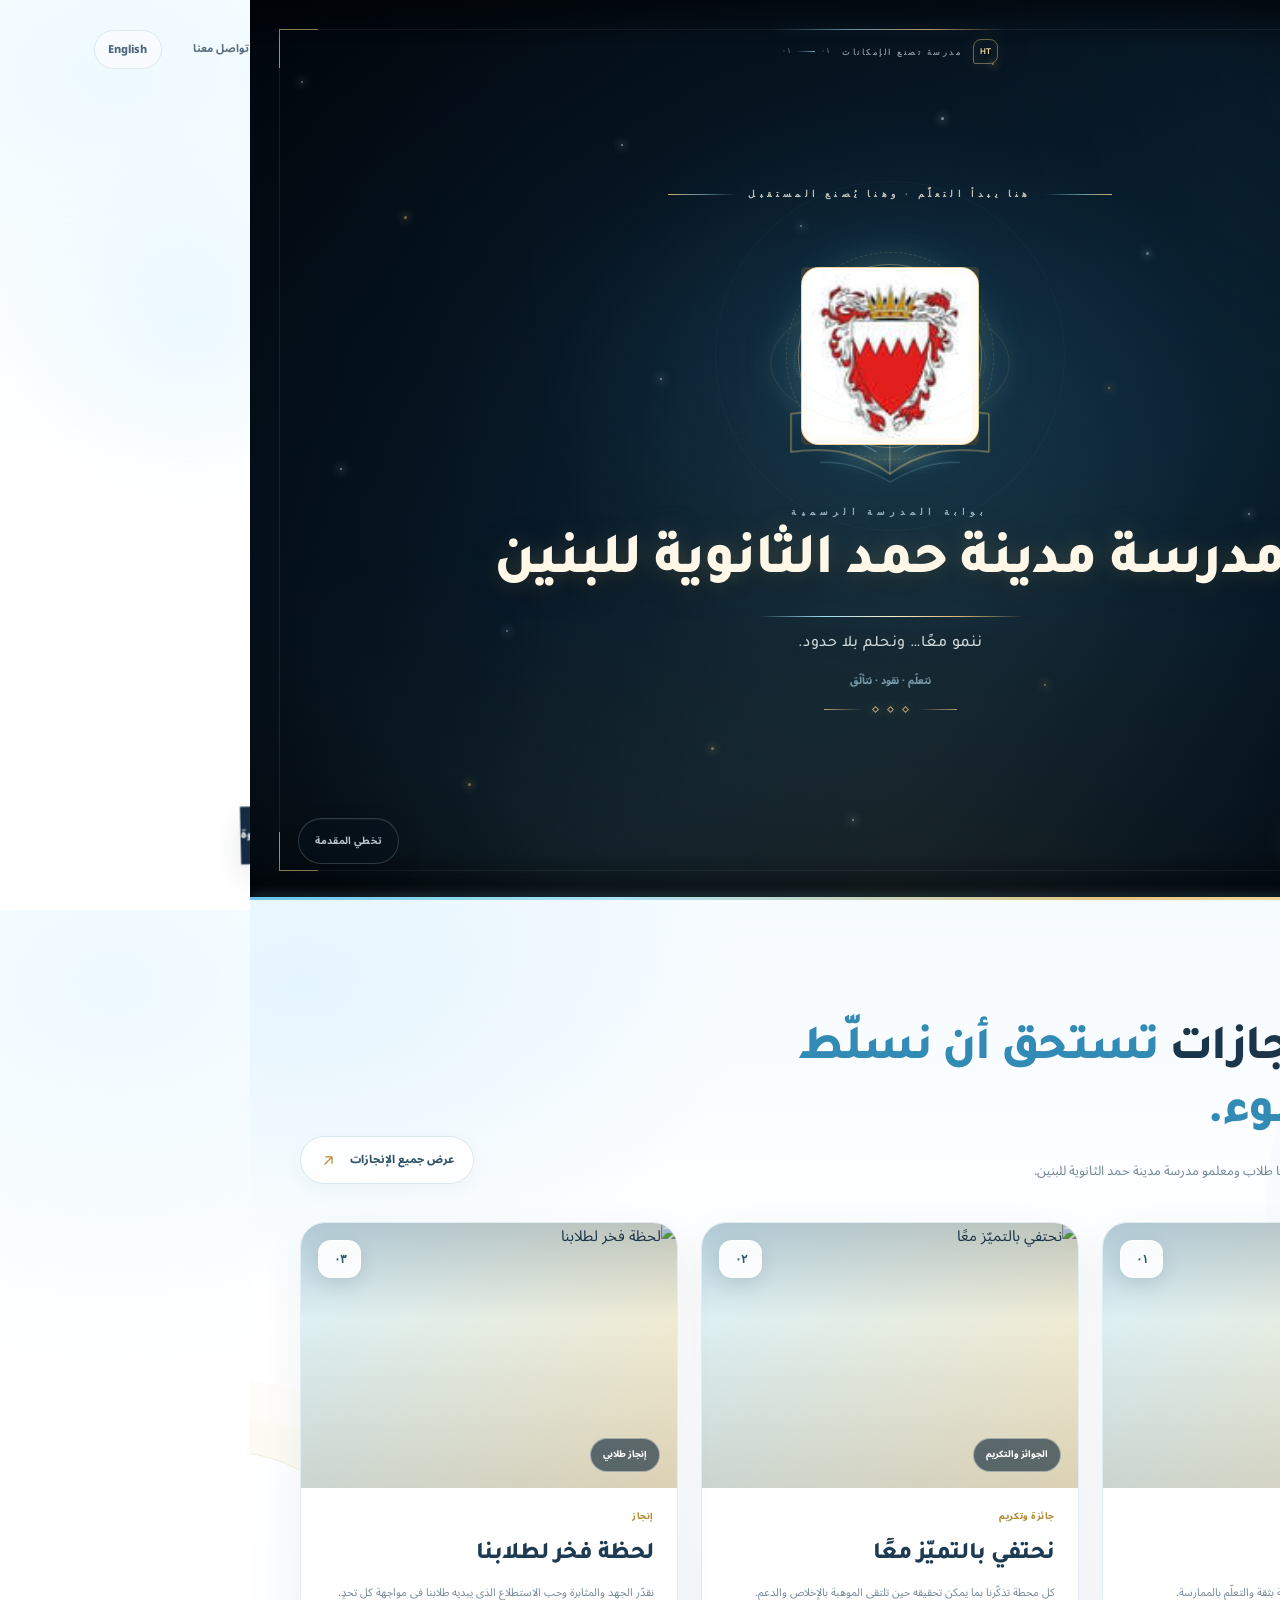
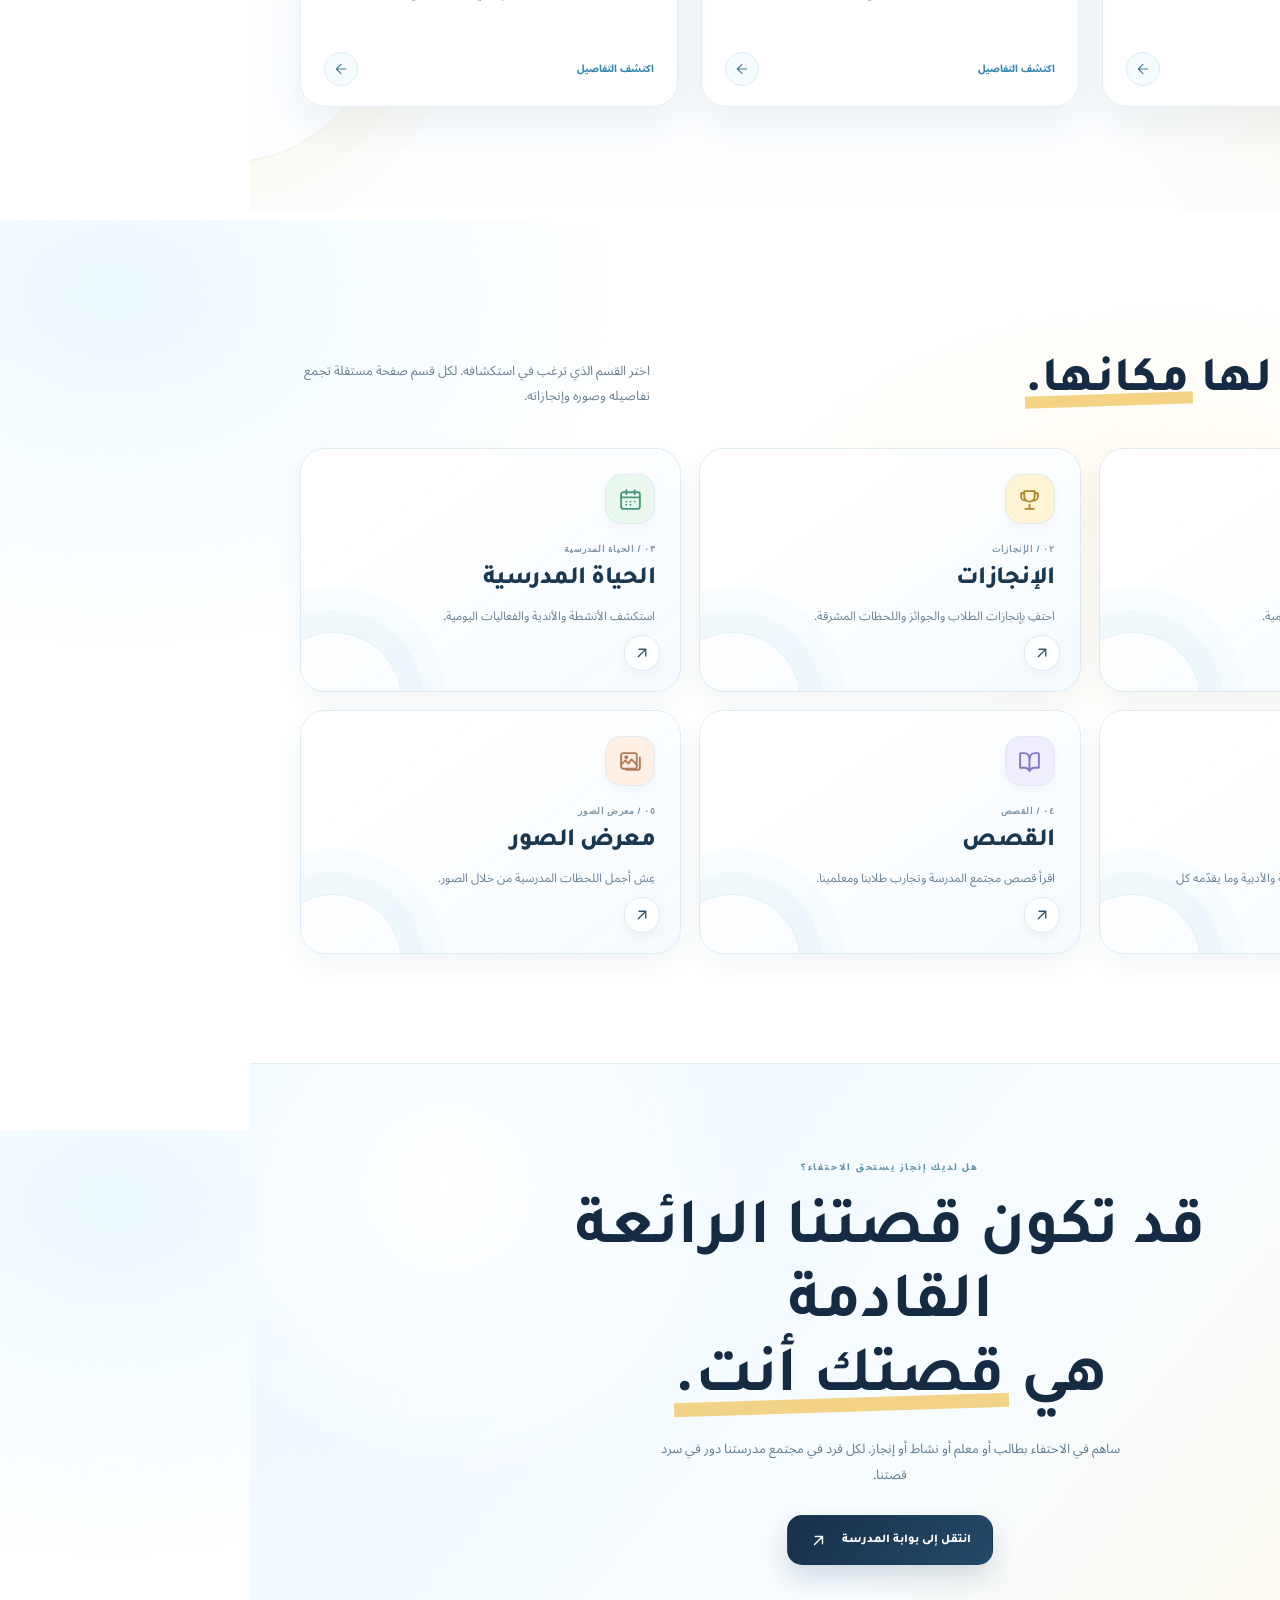
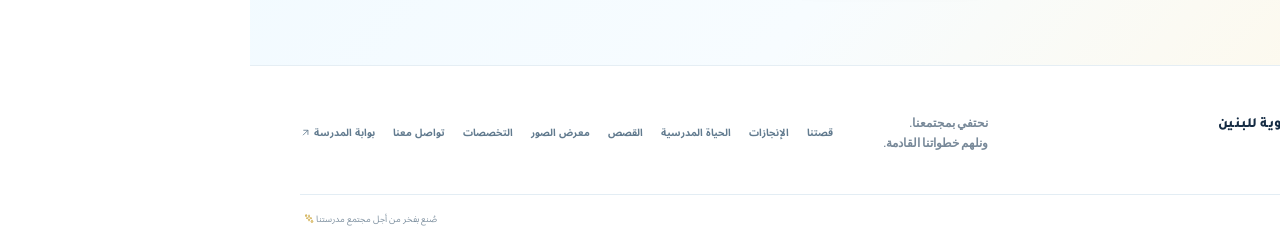
==== commit 83a9003e: "Add school news publishing support (index.html)" ====
--- a/index.html
+++ b/index.html
@@ -34,7 +34,8 @@
       <a href="achievements.html"><span class="nav-icon" aria-hidden="true" data-icon="trophy"></span> الإنجازات</a>
       <a href="specializations.html"><span class="nav-icon" aria-hidden="true" data-icon="graduation-cap"></span> Specializations</a>
       <a href="school-life.html"><span class="nav-icon" aria-hidden="true" data-icon="calendar-days"></span> الحياة المدرسية</a>
-      <a href="stories.html"><span class="nav-icon" aria-hidden="true" data-icon="book-open"></span> القصص</a>
+      <a href="news.html"><span class="nav-icon" aria-hidden="true" data-icon="newspaper"></span> Latest news</a>
+<a href="stories.html"><span class="nav-icon" aria-hidden="true" data-icon="book-open"></span> القصص</a>
       <a href="gallery.html"><span class="nav-icon" aria-hidden="true" data-icon="images"></span> معرض الصور</a>
       <a href="contact.html"><span class="nav-icon" aria-hidden="true" data-icon="message-circle"></span> تواصل معنا</a>
     </nav>
